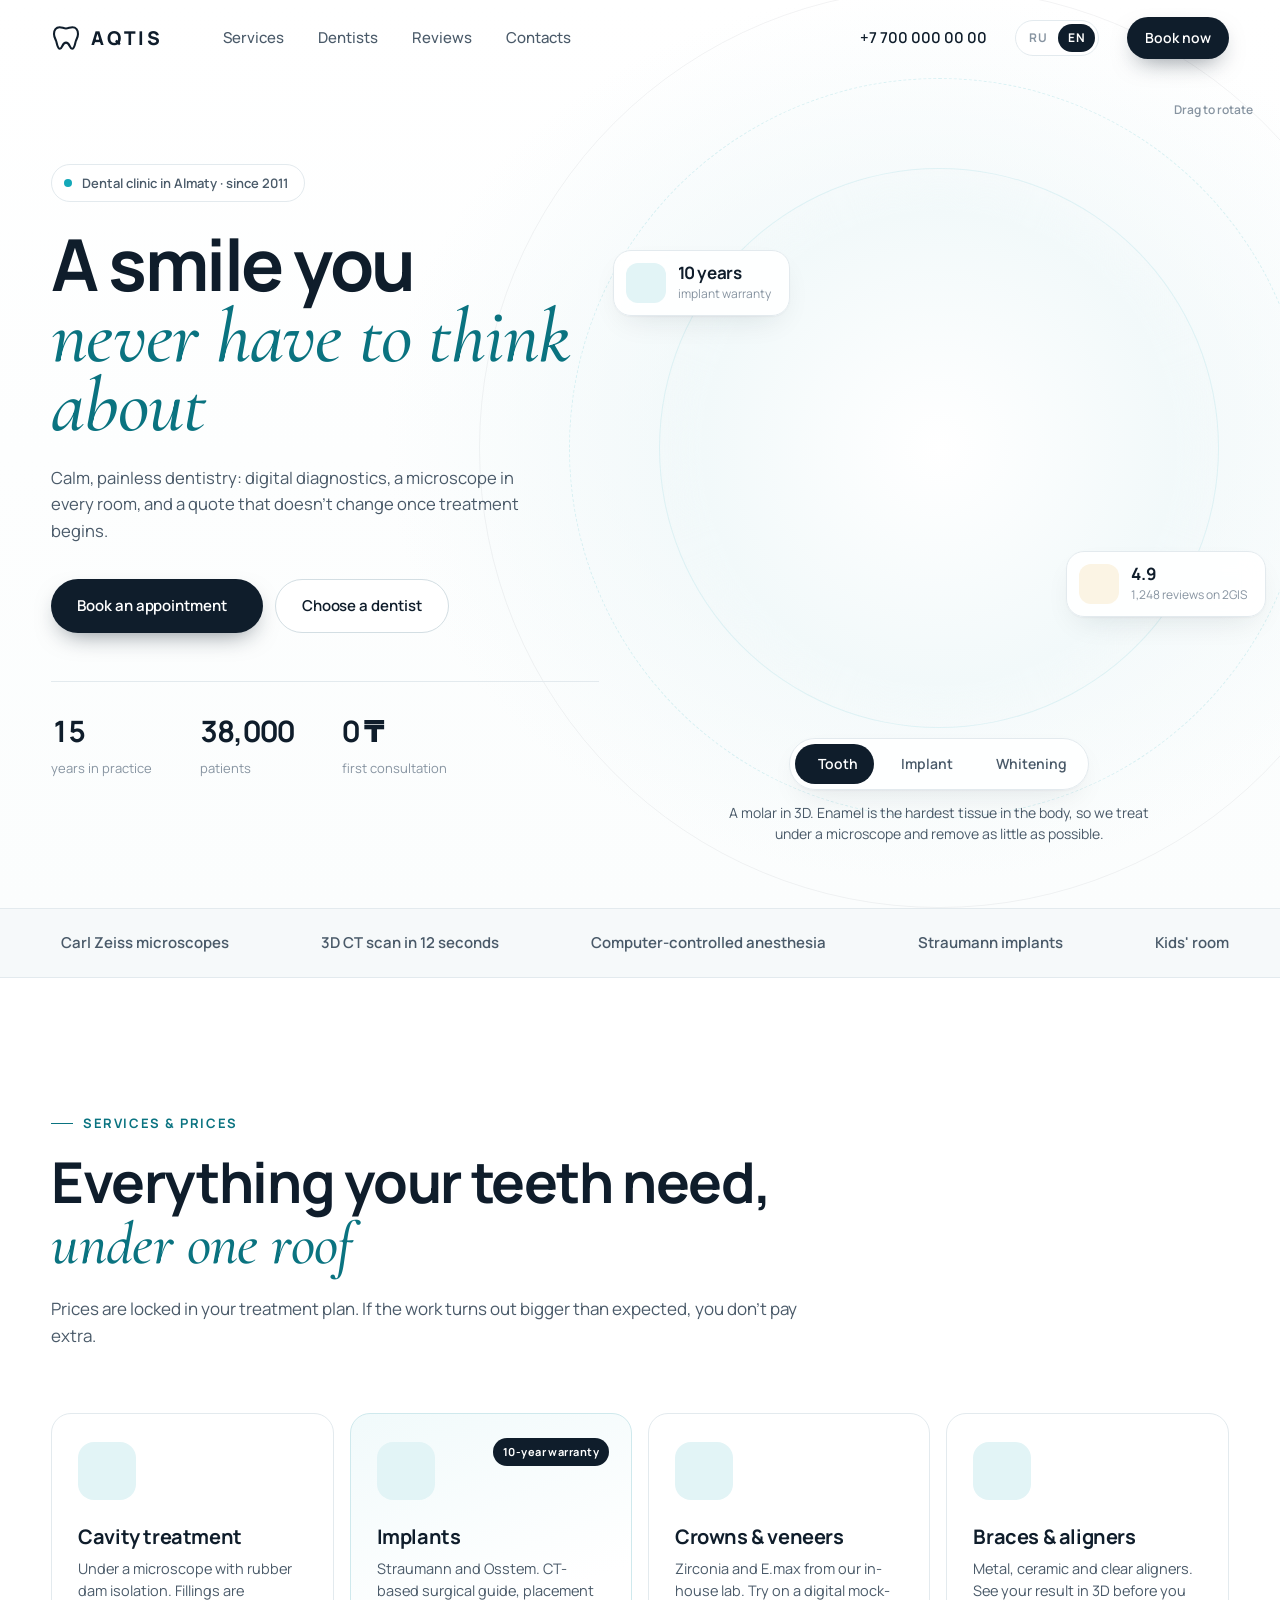
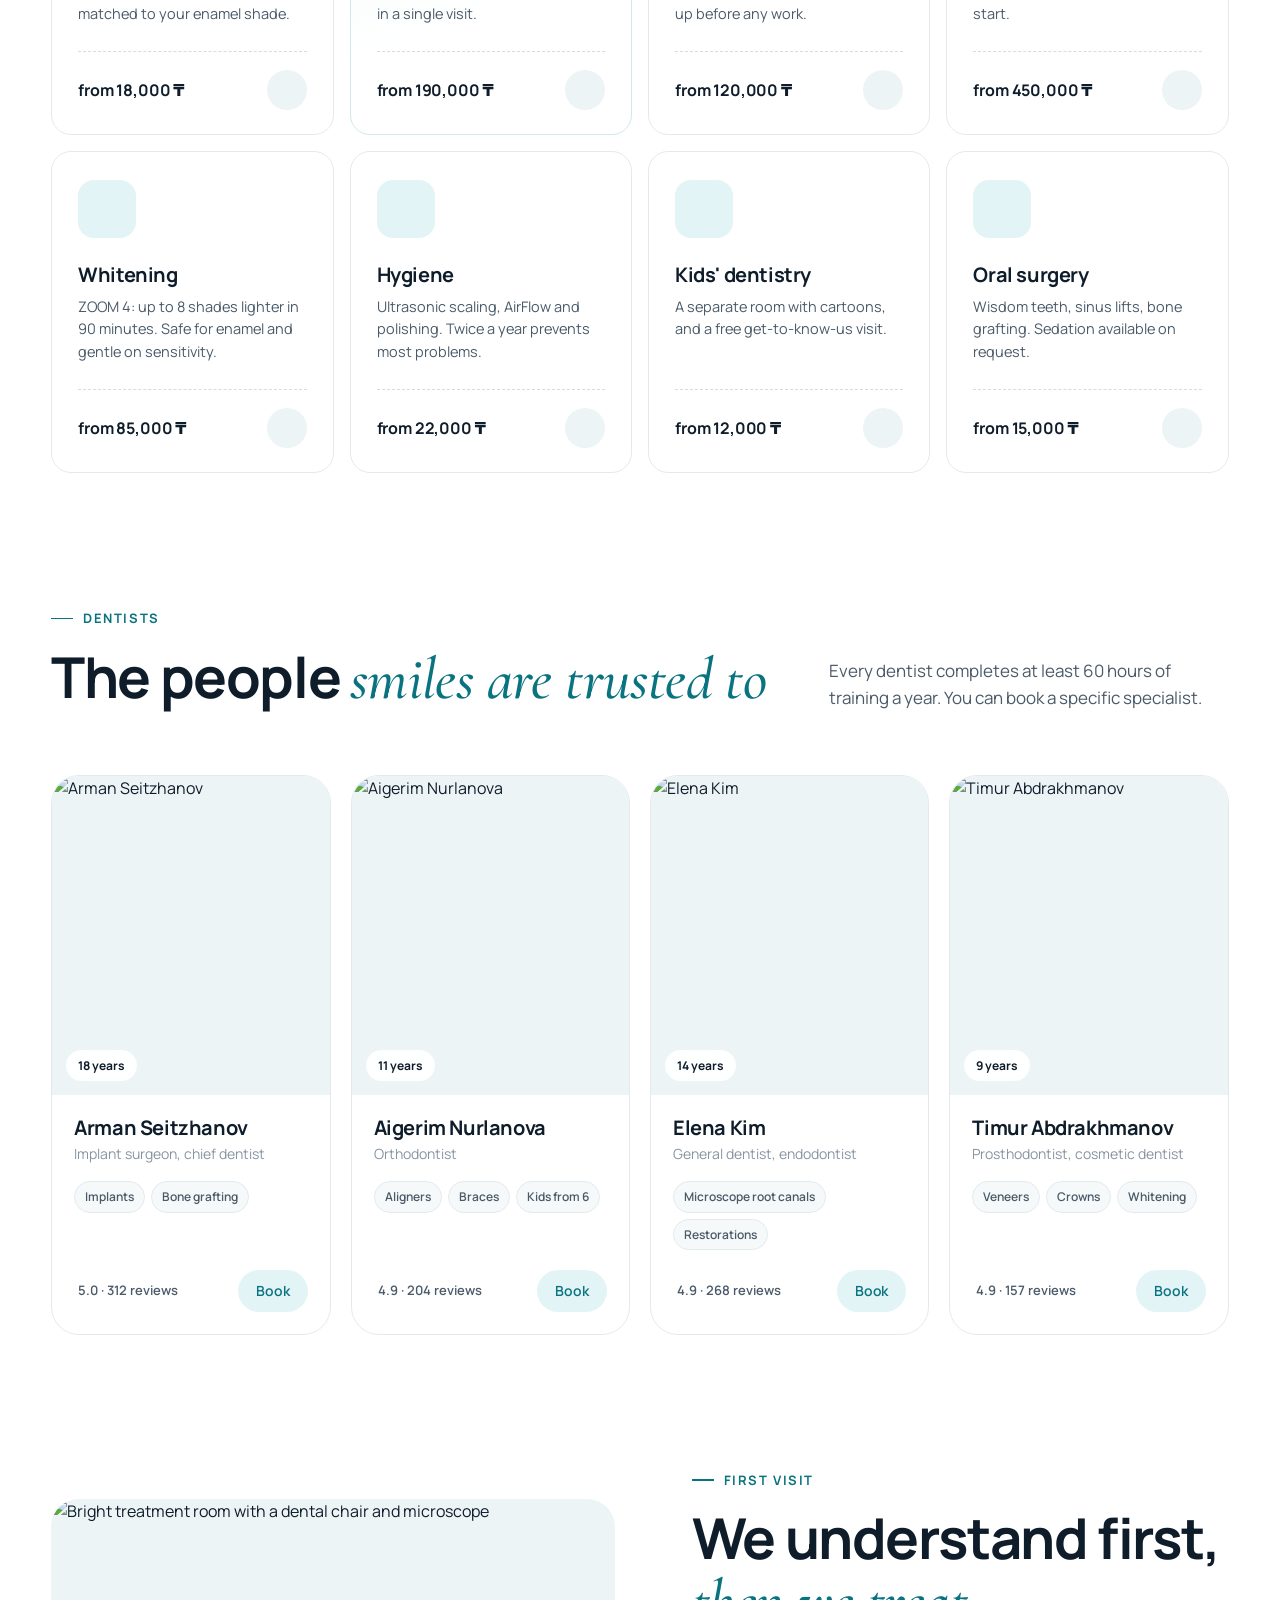
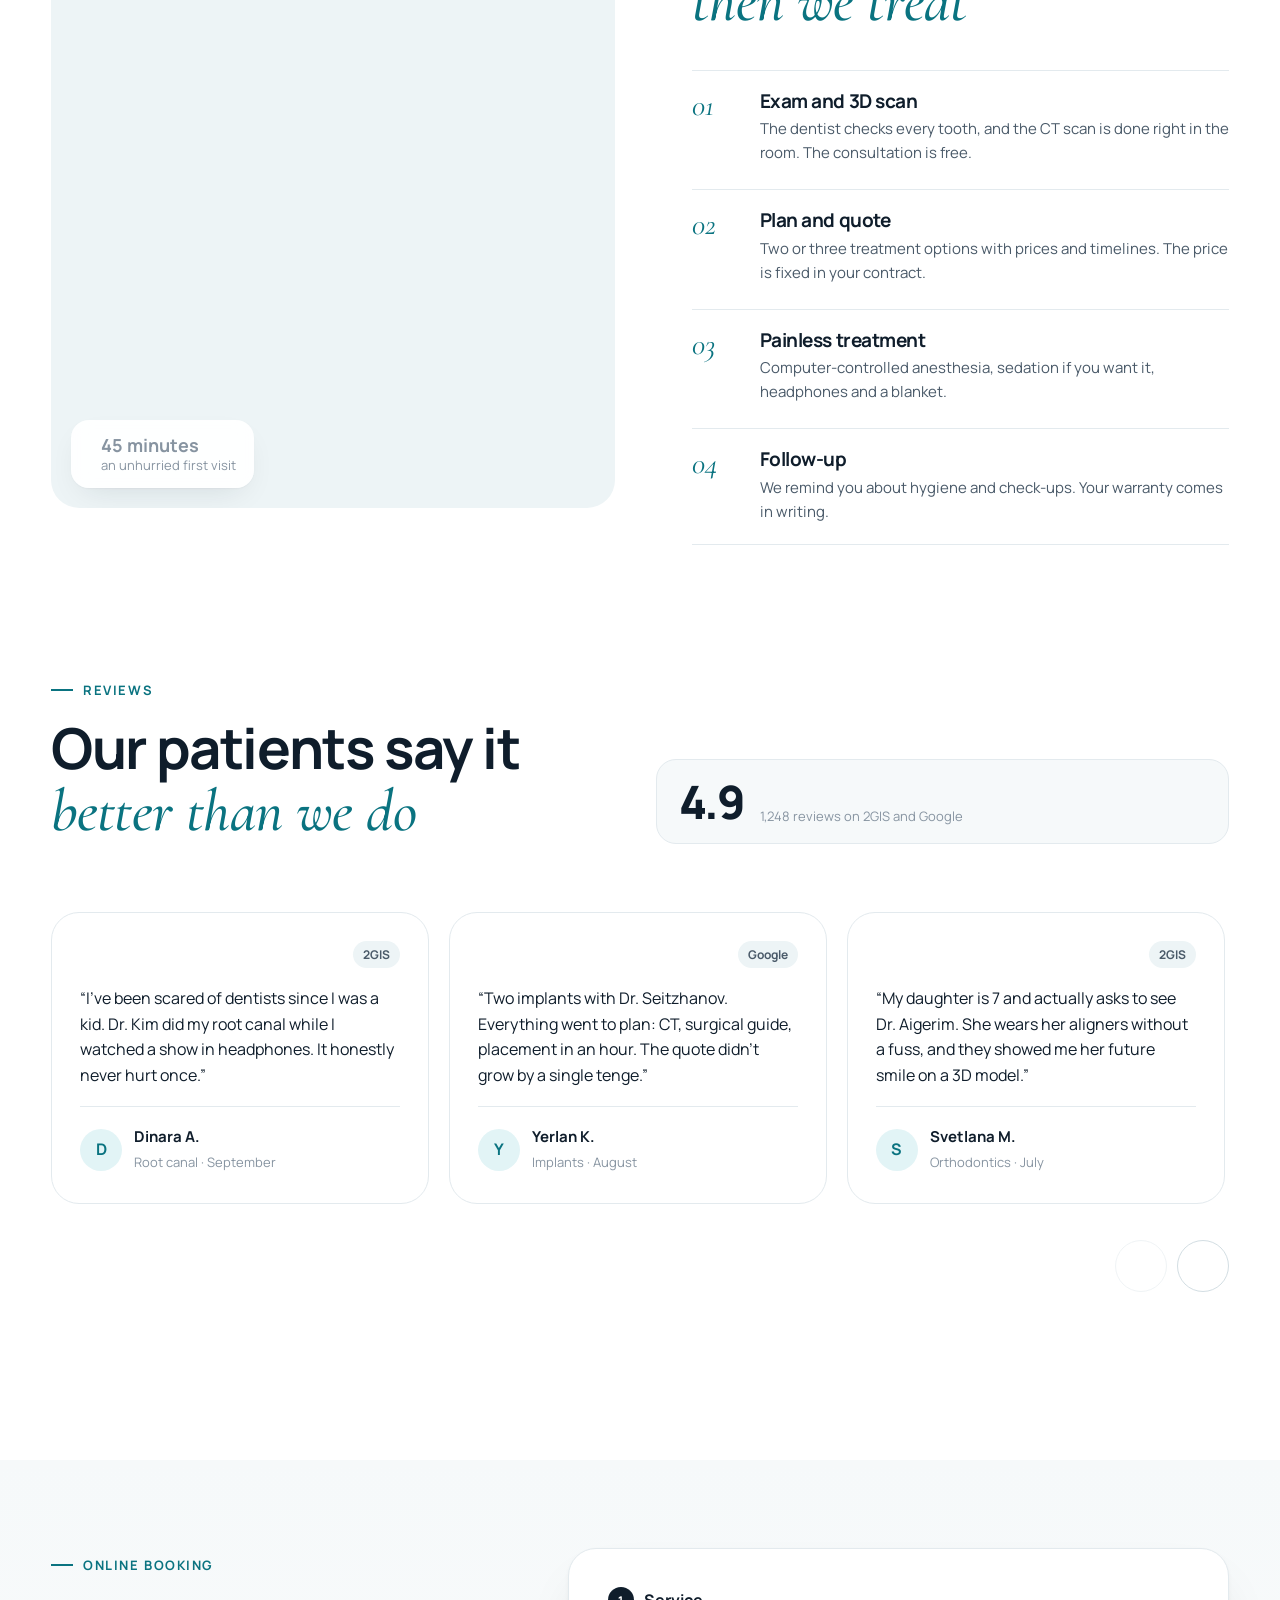
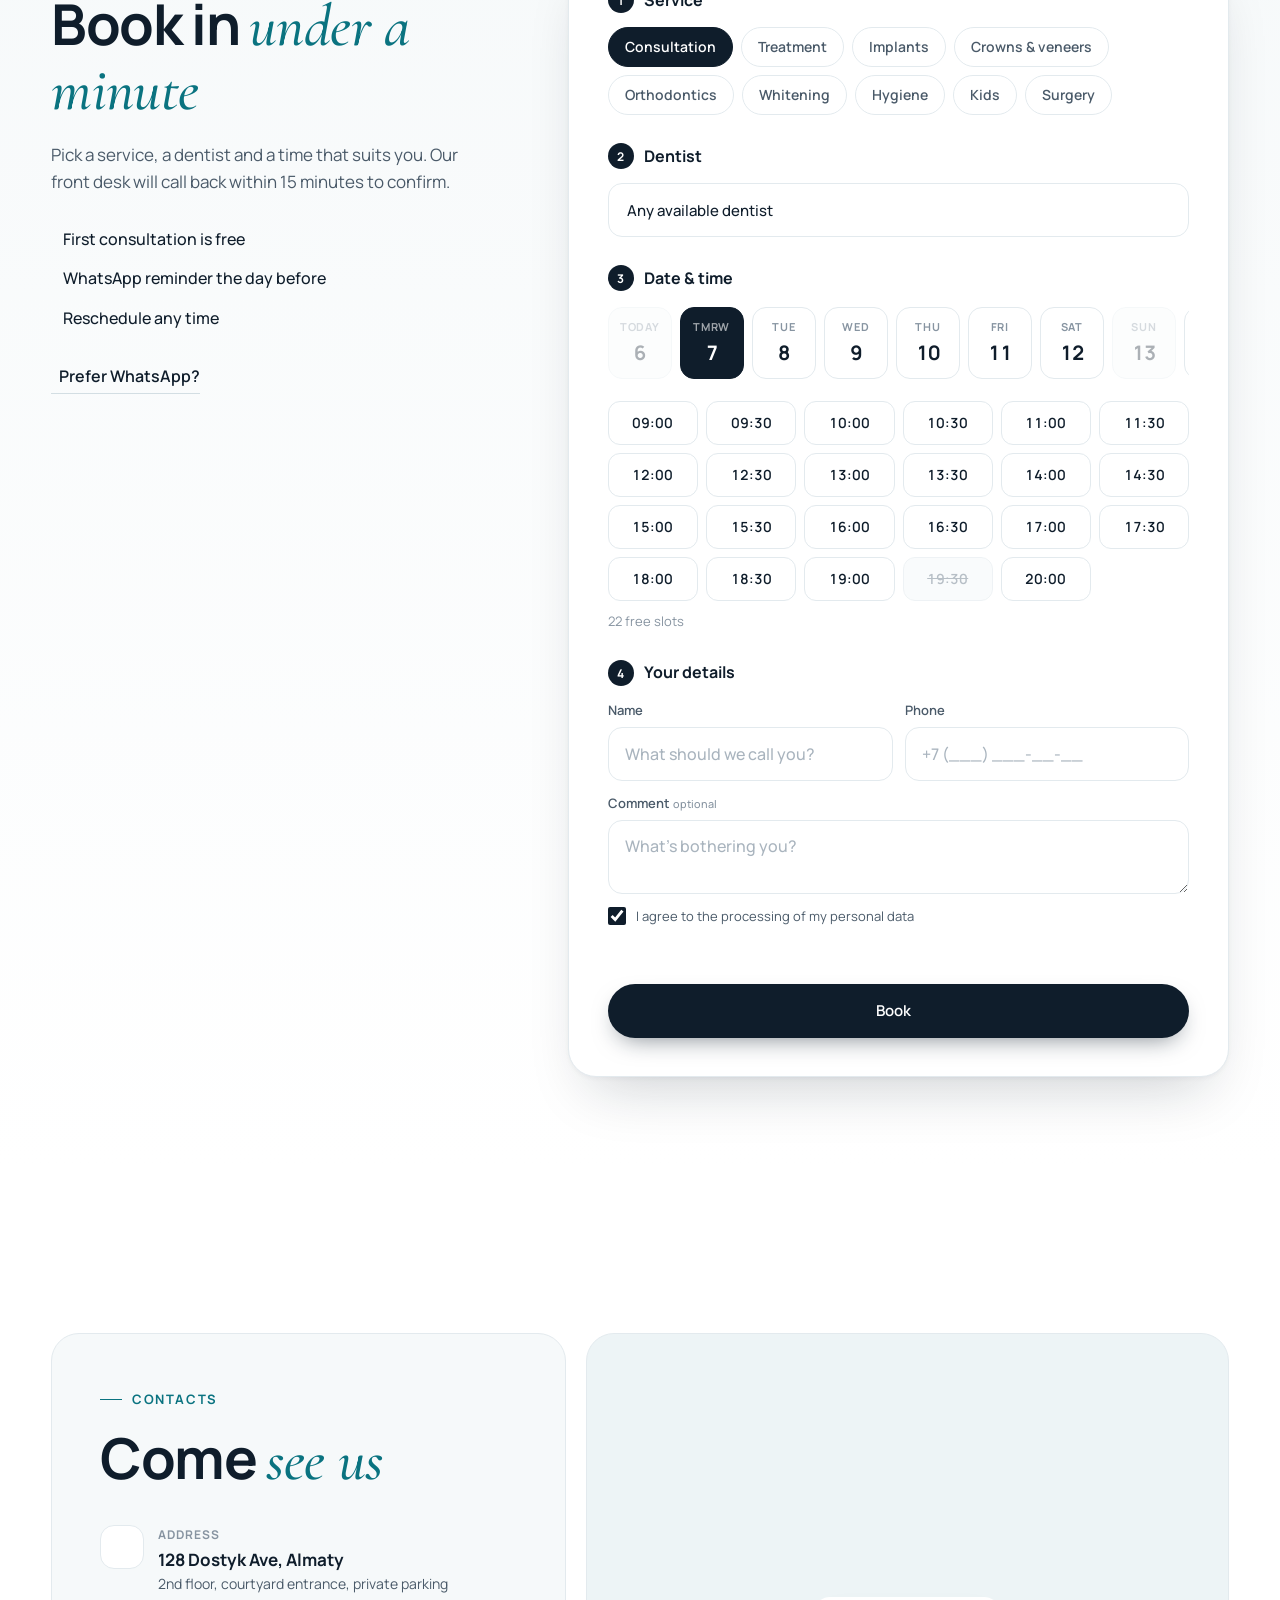
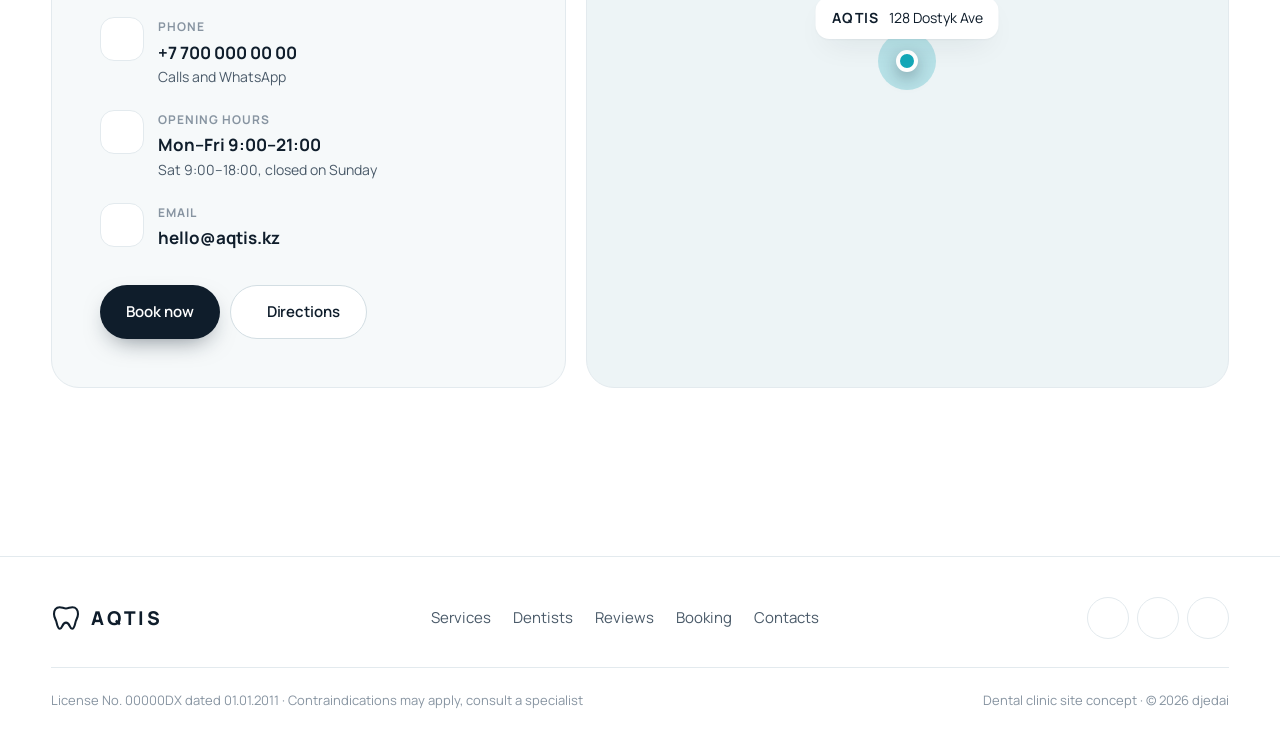
==== en/index.html @ 796e5705 "Deploy AQTIS site Co-Authored-By: Claude Opus 5.5 <noreply@anthropic.com>" ====
<!doctype html>
<html lang="en">
<head>
  <meta charset="utf-8">
  <meta name="viewport" content="width=device-width, initial-scale=1, viewport-fit=cover">
  <title>AQTIS · Dental clinic in Almaty</title>
  <meta name="description" content="AQTIS: dental clinic in Almaty. Microscope-assisted treatment, implants with a 10-year warranty, ZOOM whitening. Book a dentist online. Site concept.">
  <meta name="theme-color" content="#ffffff">
  <meta name="robots" content="noindex, nofollow">
  <link rel="alternate" hreflang="ru" href="../">
  <link rel="alternate" hreflang="en" href="./">
  <link rel="icon" href="../favicon.svg" type="image/svg+xml">

  <link rel="preconnect" href="https://fonts.googleapis.com">
  <link rel="preconnect" href="https://fonts.gstatic.com" crossorigin>
  <link href="https://fonts.googleapis.com/css2?family=Cormorant+Garamond:ital,wght@1,500;1,600&family=Manrope:wght@300;400;500;600;700;800&display=swap" rel="stylesheet">
  <link rel="stylesheet" href="https://unpkg.com/@phosphor-icons/web@2.1.1/src/regular/style.css">
  <link rel="stylesheet" href="https://unpkg.com/@phosphor-icons/web@2.1.1/src/fill/style.css">
  <link rel="stylesheet" href="../css/style.css">
</head>
<body>
  <a class="skip" href="#main">Skip to content</a>

  <!-- ============ NAV ============ -->
  <header class="nav" id="nav">
    <a href="#top" class="logo" aria-label="AQTIS, home">
      <svg class="logo-mark" viewBox="0 0 32 32" aria-hidden="true"><path d="M9.2 4.5c2.6 0 4.2 1.3 6.8 1.3s4.2-1.3 6.8-1.3c3.9 0 6 3.2 6 7.1 0 3.1-1.3 5-2.3 7.6-1 2.7-1.2 8.3-4 8.3-2.6 0-2.4-6.6-6.5-6.6s-3.9 6.6-6.5 6.6c-2.8 0-3-5.6-4-8.3-1-2.6-2.3-4.5-2.3-7.6 0-3.9 2.1-7.1 6-7.1Z"/></svg>
      <span class="logo-word">AQTIS</span>
    </a>
    <nav class="nav-links" aria-label="Main navigation">
      <a href="#services">Services</a>
      <a href="#doctors">Dentists</a>
      <a href="#reviews">Reviews</a>
      <a href="#contacts">Contacts</a>
    </nav>
    <a class="nav-phone" href="tel:+77000000000"><i class="ph ph-phone"></i> +7 700 000 00 00</a>
    <div class="lang" aria-label="Language">
      <a href="../" hreflang="ru" lang="ru">RU</a>
      <a href="./" aria-current="true">EN</a>
    </div>
    <a href="#booking" class="btn btn-dark btn-sm nav-cta">Book now</a>
    <button class="burger" id="burger" aria-label="Open menu" aria-expanded="false" aria-controls="drawer"><span></span><span></span></button>
  </header>

  <div class="drawer" id="drawer" aria-hidden="true">
    <nav aria-label="Mobile navigation">
      <a href="#services">Services</a>
      <a href="#doctors">Dentists</a>
      <a href="#reviews">Reviews</a>
      <a href="#contacts">Contacts</a>
      <a href="tel:+77000000000" class="drawer-phone">+7 700 000 00 00</a>
      <a href="#booking" class="btn btn-dark">Book an appointment</a>
    </nav>
  </div>

  <main id="main">
    <!-- ============ HERO ============ -->
    <section class="hero" id="hero">
      <span id="top" class="anchor-top"></span>
      <div class="hero-stage">
        <div class="halo" aria-hidden="true"><span></span><span></span><span></span></div>
        <div class="tooth3d" id="tooth3d" aria-label="3D model of a molar, drag to rotate" role="img"></div>
        <svg class="tooth-fallback" viewBox="0 0 200 260" aria-hidden="true"><defs><linearGradient id="tf" x1="0" y1="0" x2="1" y2="1"><stop offset="0" stop-color="#fff"/><stop offset="1" stop-color="#e3ecef"/></linearGradient></defs><path fill="url(#tf)" stroke="#d5e1e5" stroke-width="2" d="M52 20c18 0 30 9 48 9s30-9 48-9c27 0 42 22 42 49 0 22-9 35-16 53-7 19-8 58-28 58-18 0-17-46-46-46s-28 46-46 46c-20 0-21-39-28-58C19 104 10 91 10 69c0-27 15-49 42-49Z"/></svg>

        <div class="stage-ui">
          <div class="modes" role="tablist" aria-label="Model view">
            <button role="tab" class="mode is-active" aria-selected="true" data-mode="natural"><i class="ph ph-tooth"></i> Tooth</button>
            <button role="tab" class="mode" aria-selected="false" data-mode="implant"><i class="ph ph-screwdriver"></i> Implant</button>
            <button role="tab" class="mode" aria-selected="false" data-mode="whitening"><i class="ph ph-sparkle"></i> Whitening</button>
          </div>
          <p class="stage-caption" id="stageCaption" aria-live="polite">A molar in 3D. Enamel is the hardest tissue in the body, so we treat under a microscope and remove as little as possible.</p>
          <span class="shade" id="shade" aria-hidden="true">VITA A3.5</span>
        </div>
        <p class="drag-hint" aria-hidden="true"><i class="ph ph-hand-grabbing"></i> Drag to rotate</p>

        <div class="float-card fc-1" aria-hidden="true">
          <span class="fc-ico"><i class="ph ph-shield-check"></i></span>
          <span><b>10 years</b><small>implant warranty</small></span>
        </div>
        <div class="float-card fc-2" aria-hidden="true">
          <span class="fc-ico"><i class="ph-fill ph-star"></i></span>
          <span><b>4.9</b><small>1,248 reviews on 2GIS</small></span>
        </div>
      </div>

      <div class="hero-copy">
        <p class="eyebrow"><span class="pulse"></span>Dental clinic in Almaty · since 2011</p>
        <h1>A smile you <em>never have to think about</em></h1>
        <p class="lead">Calm, painless dentistry: digital diagnostics, a microscope in every room, and a quote that doesn't change once treatment begins.</p>
        <div class="hero-actions">
          <a class="btn btn-dark" href="#booking">Book an appointment <i class="ph ph-arrow-right"></i></a>
          <a class="btn btn-line" href="#doctors">Choose a dentist</a>
        </div>
        <ul class="hero-stats">
          <li><b data-count="15">15</b><span>years in practice</span></li>
          <li><b data-count="38000" data-sep>38,000</b><span>patients</span></li>
          <li><b>0 ₸</b><span>first consultation</span></li>
        </ul>
      </div>
    </section>

    <!-- ============ TRUST ============ -->
    <section class="trust" aria-label="Technology">
      <ul>
        <li><i class="ph ph-microscope"></i>Carl Zeiss microscopes</li>
        <li><i class="ph ph-cube-focus"></i>3D CT scan in 12 seconds</li>
        <li><i class="ph ph-syringe"></i>Computer-controlled anesthesia</li>
        <li><i class="ph ph-certificate"></i>Straumann implants</li>
        <li><i class="ph ph-baby"></i>Kids' room</li>
      </ul>
    </section>

    <!-- ============ SERVICES ============ -->
    <section class="section services" id="services">
      <div class="section-head" data-reveal>
        <p class="kicker">Services &amp; prices</p>
        <h2>Everything your teeth need, <em>under one roof</em></h2>
        <p class="sub">Prices are locked in your treatment plan. If the work turns out bigger than expected, you don't pay extra.</p>
      </div>
      <div class="svc-grid">
        <article class="svc" data-reveal>
          <i class="ph ph-first-aid-kit svc-ico"></i>
          <h3>Cavity treatment</h3>
          <p>Under a microscope with rubber dam isolation. Fillings are matched to your enamel shade.</p>
          <div class="svc-foot"><span class="price">from 18,000 ₸</span><button class="svc-book" data-service="therapy" aria-label="Book: cavity treatment"><i class="ph ph-arrow-up-right"></i></button></div>
        </article>
        <article class="svc svc-feature" data-reveal>
          <i class="ph ph-screwdriver svc-ico"></i>
          <h3>Implants</h3>
          <p>Straumann and Osstem. CT-based surgical guide, placement in a single visit.</p>
          <div class="svc-foot"><span class="price">from 190,000 ₸</span><button class="svc-book" data-service="implant" aria-label="Book: implants"><i class="ph ph-arrow-up-right"></i></button></div>
          <span class="svc-tag">10-year warranty</span>
        </article>
        <article class="svc" data-reveal>
          <i class="ph ph-crown-simple svc-ico"></i>
          <h3>Crowns &amp; veneers</h3>
          <p>Zirconia and E.max from our in-house lab. Try on a digital mock-up before any work.</p>
          <div class="svc-foot"><span class="price">from 120,000 ₸</span><button class="svc-book" data-service="prosthetics" aria-label="Book: crowns and veneers"><i class="ph ph-arrow-up-right"></i></button></div>
        </article>
        <article class="svc" data-reveal>
          <i class="ph ph-align-center-horizontal-simple svc-ico"></i>
          <h3>Braces &amp; aligners</h3>
          <p>Metal, ceramic and clear aligners. See your result in 3D before you start.</p>
          <div class="svc-foot"><span class="price">from 450,000 ₸</span><button class="svc-book" data-service="ortho" aria-label="Book: braces and aligners"><i class="ph ph-arrow-up-right"></i></button></div>
        </article>
        <article class="svc" data-reveal>
          <i class="ph ph-sparkle svc-ico"></i>
          <h3>Whitening</h3>
          <p>ZOOM 4: up to 8 shades lighter in 90 minutes. Safe for enamel and gentle on sensitivity.</p>
          <div class="svc-foot"><span class="price">from 85,000 ₸</span><button class="svc-book" data-service="whitening" aria-label="Book: whitening"><i class="ph ph-arrow-up-right"></i></button></div>
        </article>
        <article class="svc" data-reveal>
          <i class="ph ph-drop svc-ico"></i>
          <h3>Hygiene</h3>
          <p>Ultrasonic scaling, AirFlow and polishing. Twice a year prevents most problems.</p>
          <div class="svc-foot"><span class="price">from 22,000 ₸</span><button class="svc-book" data-service="hygiene" aria-label="Book: hygiene"><i class="ph ph-arrow-up-right"></i></button></div>
        </article>
        <article class="svc" data-reveal>
          <i class="ph ph-smiley svc-ico"></i>
          <h3>Kids' dentistry</h3>
          <p>A separate room with cartoons, and a free get-to-know-us visit.</p>
          <div class="svc-foot"><span class="price">from 12,000 ₸</span><button class="svc-book" data-service="kids" aria-label="Book: kids' dentistry"><i class="ph ph-arrow-up-right"></i></button></div>
        </article>
        <article class="svc" data-reveal>
          <i class="ph ph-scissors svc-ico"></i>
          <h3>Oral surgery</h3>
          <p>Wisdom teeth, sinus lifts, bone grafting. Sedation available on request.</p>
          <div class="svc-foot"><span class="price">from 15,000 ₸</span><button class="svc-book" data-service="surgery" aria-label="Book: oral surgery"><i class="ph ph-arrow-up-right"></i></button></div>
        </article>
      </div>
    </section>

    <!-- ============ DOCTORS ============ -->
    <section class="section doctors" id="doctors">
      <div class="section-head split" data-reveal>
        <div>
          <p class="kicker">Dentists</p>
          <h2>The people <em>smiles are trusted to</em></h2>
        </div>
        <p class="sub">Every dentist completes at least 60 hours of training a year. You can book a specific specialist.</p>
      </div>
      <div class="doc-grid">
        <article class="doc" data-reveal>
          <figure class="doc-photo">
            <img src="https://images.unsplash.com/photo-1612349317150-e413f6a5b16d?w=700&h=860&fit=crop&crop=faces&q=80" alt="Arman Seitzhanov" loading="lazy" width="700" height="860">
            <span class="doc-exp">18 years</span>
          </figure>
          <div class="doc-body">
            <h3>Arman Seitzhanov</h3>
            <p class="doc-role">Implant surgeon, chief dentist</p>
            <ul class="doc-tags"><li>Implants</li><li>Bone grafting</li></ul>
            <div class="doc-foot">
              <span class="doc-rate"><i class="ph-fill ph-star"></i> 5.0 · 312 reviews</span>
              <button class="btn btn-soft btn-sm" data-doctor="arman">Book</button>
            </div>
          </div>
        </article>
        <article class="doc" data-reveal>
          <figure class="doc-photo">
            <img src="https://images.unsplash.com/photo-1594824476967-48c8b964273f?w=700&h=860&fit=crop&crop=faces&q=80" alt="Aigerim Nurlanova" loading="lazy" width="700" height="860">
            <span class="doc-exp">11 years</span>
          </figure>
          <div class="doc-body">
            <h3>Aigerim Nurlanova</h3>
            <p class="doc-role">Orthodontist</p>
            <ul class="doc-tags"><li>Aligners</li><li>Braces</li><li>Kids from 6</li></ul>
            <div class="doc-foot">
              <span class="doc-rate"><i class="ph-fill ph-star"></i> 4.9 · 204 reviews</span>
              <button class="btn btn-soft btn-sm" data-doctor="aigerim">Book</button>
            </div>
          </div>
        </article>
        <article class="doc" data-reveal>
          <figure class="doc-photo">
            <img src="https://images.unsplash.com/photo-1559839734-2b71ea197ec2?w=700&h=860&fit=crop&crop=faces&q=80" alt="Elena Kim" loading="lazy" width="700" height="860">
            <span class="doc-exp">14 years</span>
          </figure>
          <div class="doc-body">
            <h3>Elena Kim</h3>
            <p class="doc-role">General dentist, endodontist</p>
            <ul class="doc-tags"><li>Microscope root canals</li><li>Restorations</li></ul>
            <div class="doc-foot">
              <span class="doc-rate"><i class="ph-fill ph-star"></i> 4.9 · 268 reviews</span>
              <button class="btn btn-soft btn-sm" data-doctor="elena">Book</button>
            </div>
          </div>
        </article>
        <article class="doc" data-reveal>
          <figure class="doc-photo">
            <img src="https://images.unsplash.com/photo-1622253692010-333f2da6031d?w=700&h=860&fit=crop&crop=faces&q=80" alt="Timur Abdrakhmanov" loading="lazy" width="700" height="860">
            <span class="doc-exp">9 years</span>
          </figure>
          <div class="doc-body">
            <h3>Timur Abdrakhmanov</h3>
            <p class="doc-role">Prosthodontist, cosmetic dentist</p>
            <ul class="doc-tags"><li>Veneers</li><li>Crowns</li><li>Whitening</li></ul>
            <div class="doc-foot">
              <span class="doc-rate"><i class="ph-fill ph-star"></i> 4.9 · 157 reviews</span>
              <button class="btn btn-soft btn-sm" data-doctor="timur">Book</button>
            </div>
          </div>
        </article>
      </div>
    </section>

    <!-- ============ FIRST VISIT ============ -->
    <section class="section visit">
      <div class="visit-media" data-reveal>
        <img src="https://images.unsplash.com/photo-1629909613654-28e377c37b09?w=1200&q=80" alt="Bright treatment room with a dental chair and microscope" loading="lazy" width="1200" height="800">
        <div class="visit-badge"><i class="ph ph-clock"></i><span><b>45 minutes</b>an unhurried first visit</span></div>
      </div>
      <div class="visit-copy" data-reveal>
        <p class="kicker">First visit</p>
        <h2>We understand first, <em>then we treat</em></h2>
        <ol class="steps">
          <li><span>01</span><div><h3>Exam and 3D scan</h3><p>The dentist checks every tooth, and the CT scan is done right in the room. The consultation is free.</p></div></li>
          <li><span>02</span><div><h3>Plan and quote</h3><p>Two or three treatment options with prices and timelines. The price is fixed in your contract.</p></div></li>
          <li><span>03</span><div><h3>Painless treatment</h3><p>Computer-controlled anesthesia, sedation if you want it, headphones and a blanket.</p></div></li>
          <li><span>04</span><div><h3>Follow-up</h3><p>We remind you about hygiene and check-ups. Your warranty comes in writing.</p></div></li>
        </ol>
      </div>
    </section>

    <!-- ============ REVIEWS ============ -->
    <section class="section reviews" id="reviews">
      <div class="section-head split" data-reveal>
        <div>
          <p class="kicker">Reviews</p>
          <h2>Our patients say it <em>better than we do</em></h2>
        </div>
        <div class="rating-sum">
          <div class="rs-score">4.9</div>
          <div>
            <div class="stars" aria-label="4.9 out of 5"><i class="ph-fill ph-star"></i><i class="ph-fill ph-star"></i><i class="ph-fill ph-star"></i><i class="ph-fill ph-star"></i><i class="ph-fill ph-star"></i></div>
            <p>1,248 reviews on 2GIS and Google</p>
          </div>
        </div>
      </div>

      <div class="rev-wrap" data-reveal>
        <div class="rev-track" id="revTrack" tabindex="0" aria-label="Patient reviews">
          <article class="rev">
            <div class="rev-top"><div class="stars sm"><i class="ph-fill ph-star"></i><i class="ph-fill ph-star"></i><i class="ph-fill ph-star"></i><i class="ph-fill ph-star"></i><i class="ph-fill ph-star"></i></div><span class="rev-src">2GIS</span></div>
            <p>“I've been scared of dentists since I was a kid. Dr. Kim did my root canal while I watched a show in headphones. It honestly never hurt once.”</p>
            <footer><span class="ava">D</span><div><b>Dinara A.</b><small>Root canal · September</small></div></footer>
          </article>
          <article class="rev">
            <div class="rev-top"><div class="stars sm"><i class="ph-fill ph-star"></i><i class="ph-fill ph-star"></i><i class="ph-fill ph-star"></i><i class="ph-fill ph-star"></i><i class="ph-fill ph-star"></i></div><span class="rev-src">Google</span></div>
            <p>“Two implants with Dr. Seitzhanov. Everything went to plan: CT, surgical guide, placement in an hour. The quote didn't grow by a single tenge.”</p>
            <footer><span class="ava">Y</span><div><b>Yerlan K.</b><small>Implants · August</small></div></footer>
          </article>
          <article class="rev">
            <div class="rev-top"><div class="stars sm"><i class="ph-fill ph-star"></i><i class="ph-fill ph-star"></i><i class="ph-fill ph-star"></i><i class="ph-fill ph-star"></i><i class="ph-fill ph-star"></i></div><span class="rev-src">2GIS</span></div>
            <p>“My daughter is 7 and actually asks to see Dr. Aigerim. She wears her aligners without a fuss, and they showed me her future smile on a 3D model.”</p>
            <footer><span class="ava">S</span><div><b>Svetlana M.</b><small>Orthodontics · July</small></div></footer>
          </article>
          <article class="rev">
            <div class="rev-top"><div class="stars sm"><i class="ph-fill ph-star"></i><i class="ph-fill ph-star"></i><i class="ph-fill ph-star"></i><i class="ph-fill ph-star"></i><i class="ph-fill ph-star"></i></div><span class="rev-src">Google</span></div>
            <p>“Veneers on 8 teeth. First we tried on a digital mock-up and I tweaked the shape. They look so natural that nobody believes they're veneers.”</p>
            <footer><span class="ava">A</span><div><b>Aliya T.</b><small>Veneers · June</small></div></footer>
          </article>
          <article class="rev">
            <div class="rev-top"><div class="stars sm"><i class="ph-fill ph-star"></i><i class="ph-fill ph-star"></i><i class="ph-fill ph-star"></i><i class="ph-fill ph-star"></i><i class="ph ph-star"></i></div><span class="rev-src">2GIS</span></div>
            <p>“ZOOM whitening, 6 shades lighter. A couple of days of sensitivity, but the dentist warned me and gave me a gel. Booking my cleaning next.”</p>
            <footer><span class="ava">M</span><div><b>Madina Zh.</b><small>Whitening · May</small></div></footer>
          </article>
          <article class="rev">
            <div class="rev-top"><div class="stars sm"><i class="ph-fill ph-star"></i><i class="ph-fill ph-star"></i><i class="ph-fill ph-star"></i><i class="ph-fill ph-star"></i><i class="ph-fill ph-star"></i></div><span class="rev-src">Google</span></div>
            <p>“Wisdom tooth out under sedation. I woke up and it was already over. That evening a nurse called to ask how I was feeling. Nice touch.”</p>
            <footer><span class="ava">R</span><div><b>Ruslan B.</b><small>Oral surgery · April</small></div></footer>
          </article>
        </div>
        <div class="rev-nav">
          <button class="icon-btn" id="revPrev" aria-label="Previous reviews"><i class="ph ph-arrow-left"></i></button>
          <button class="icon-btn" id="revNext" aria-label="Next reviews"><i class="ph ph-arrow-right"></i></button>
        </div>
      </div>
    </section>

    <!-- ============ BOOKING ============ -->
    <section class="section booking" id="booking">
      <div class="booking-info" data-reveal>
        <p class="kicker">Online booking</p>
        <h2>Book in <em>under a minute</em></h2>
        <p class="sub">Pick a service, a dentist and a time that suits you. Our front desk will call back within 15 minutes to confirm.</p>
        <ul class="perks">
          <li><i class="ph ph-check-circle"></i>First consultation is free</li>
          <li><i class="ph ph-check-circle"></i>WhatsApp reminder the day before</li>
          <li><i class="ph ph-check-circle"></i>Reschedule any time</li>
        </ul>
        <a class="wa-link" id="waLink" href="https://wa.me/77000000000" target="_blank" rel="noopener"><i class="ph ph-whatsapp-logo"></i> Prefer WhatsApp?</a>
      </div>

      <div class="booking-card" data-reveal>
        <form id="bookingForm" novalidate>
          <fieldset class="field">
            <legend><span class="num">1</span>Service</legend>
            <div class="chips" id="serviceChips">
              <label class="chip"><input type="radio" name="service" value="consult" checked><span>Consultation</span></label>
              <label class="chip"><input type="radio" name="service" value="therapy"><span>Treatment</span></label>
              <label class="chip"><input type="radio" name="service" value="implant"><span>Implants</span></label>
              <label class="chip"><input type="radio" name="service" value="prosthetics"><span>Crowns &amp; veneers</span></label>
              <label class="chip"><input type="radio" name="service" value="ortho"><span>Orthodontics</span></label>
              <label class="chip"><input type="radio" name="service" value="whitening"><span>Whitening</span></label>
              <label class="chip"><input type="radio" name="service" value="hygiene"><span>Hygiene</span></label>
              <label class="chip"><input type="radio" name="service" value="kids"><span>Kids</span></label>
              <label class="chip"><input type="radio" name="service" value="surgery"><span>Surgery</span></label>
            </div>
          </fieldset>

          <div class="field">
            <label class="legend" for="doctorSelect"><span class="num">2</span>Dentist</label>
            <div class="select">
              <select id="doctorSelect" name="doctor">
                <option value="any">Any available dentist</option>
                <option value="arman">Arman Seitzhanov · implants</option>
                <option value="aigerim">Aigerim Nurlanova · orthodontist</option>
                <option value="elena">Elena Kim · general dentist</option>
                <option value="timur">Timur Abdrakhmanov · prosthodontist</option>
              </select>
              <i class="ph ph-caret-down"></i>
            </div>
          </div>

          <fieldset class="field">
            <legend><span class="num">3</span>Date &amp; time</legend>
            <div class="dates" id="dates" role="radiogroup" aria-label="Date"></div>
            <div class="times" id="times" role="radiogroup" aria-label="Time"></div>
            <p class="hint" id="slotHint"></p>
          </fieldset>

          <fieldset class="field">
            <legend><span class="num">4</span>Your details</legend>
            <div class="row2">
              <label class="input"><span>Name</span><input name="name" autocomplete="given-name" placeholder="What should we call you?" required></label>
              <label class="input"><span>Phone</span><input name="phone" type="tel" inputmode="tel" autocomplete="tel" placeholder="+7 (___) ___-__-__" required></label>
            </div>
            <label class="input"><span>Comment <small>optional</small></span><textarea name="comment" rows="2" placeholder="What's bothering you?"></textarea></label>
            <label class="check"><input type="checkbox" name="consent" checked required><span>I agree to the processing of my personal data</span></label>
          </fieldset>

          <p class="form-error" id="formError" role="alert"></p>
          <button class="btn btn-dark btn-block" type="submit" id="submitBtn">Book <i class="ph ph-arrow-right"></i></button>
        </form>

        <div class="done" id="bookingDone" hidden>
          <div class="done-ico"><i class="ph ph-check"></i></div>
          <h3>You're booked</h3>
          <p id="doneText"></p>
          <dl class="done-list" id="doneList"></dl>
          <div class="done-actions">
            <a class="btn btn-soft" id="icsLink" download="aqtis-visit.ics"><i class="ph ph-calendar-plus"></i> Add to calendar</a>
            <button class="btn btn-line" id="againBtn" type="button">New booking</button>
          </div>
        </div>
      </div>
    </section>

    <!-- ============ CONTACTS ============ -->
    <section class="section contacts" id="contacts">
      <div class="contacts-card" data-reveal>
        <p class="kicker">Contacts</p>
        <h2>Come <em>see us</em></h2>
        <ul class="c-list">
          <li><i class="ph ph-map-pin"></i><div><small>Address</small><b>128 Dostyk Ave, Almaty</b><span>2nd floor, courtyard entrance, private parking</span></div></li>
          <li><i class="ph ph-phone"></i><div><small>Phone</small><a href="tel:+77000000000"><b>+7 700 000 00 00</b></a><span>Calls and WhatsApp</span></div></li>
          <li><i class="ph ph-clock"></i><div><small>Opening hours</small><b>Mon–Fri 9:00–21:00</b><span>Sat 9:00–18:00, closed on Sunday</span></div></li>
          <li><i class="ph ph-envelope-simple"></i><div><small>Email</small><a href="mailto:hello@aqtis.kz"><b>hello@aqtis.kz</b></a></div></li>
        </ul>
        <div class="c-actions">
          <a class="btn btn-dark" href="#booking">Book now</a>
          <a class="btn btn-line" href="https://2gis.kz/almaty/search/%D0%94%D0%BE%D1%81%D1%82%D1%8B%D0%BA%20128" target="_blank" rel="noopener"><i class="ph ph-navigation-arrow"></i> Directions</a>
        </div>
      </div>
      <div class="map" data-reveal>
        <iframe title="Map: 128 Dostyk Ave, Almaty" loading="lazy" src="https://www.openstreetmap.org/export/embed.html?bbox=76.9455%2C43.2255%2C76.9705%2C43.2385&amp;layer=mapnik"></iframe>
        <div class="map-pin" aria-hidden="true"><span></span></div>
        <div class="map-label" aria-hidden="true"><b>AQTIS</b> 128 Dostyk Ave</div>
      </div>
    </section>
  </main>

  <footer class="footer">
    <div class="f-top">
      <a href="#top" class="logo" aria-label="AQTIS, back to top">
        <svg class="logo-mark" viewBox="0 0 32 32" aria-hidden="true"><path d="M9.2 4.5c2.6 0 4.2 1.3 6.8 1.3s4.2-1.3 6.8-1.3c3.9 0 6 3.2 6 7.1 0 3.1-1.3 5-2.3 7.6-1 2.7-1.2 8.3-4 8.3-2.6 0-2.4-6.6-6.5-6.6s-3.9 6.6-6.5 6.6c-2.8 0-3-5.6-4-8.3-1-2.6-2.3-4.5-2.3-7.6 0-3.9 2.1-7.1 6-7.1Z"/></svg>
        <span class="logo-word">AQTIS</span>
      </a>
      <nav aria-label="Footer links">
        <a href="#services">Services</a><a href="#doctors">Dentists</a><a href="#reviews">Reviews</a><a href="#booking">Booking</a><a href="#contacts">Contacts</a>
      </nav>
      <div class="socials">
        <a href="#" aria-label="Instagram"><i class="ph ph-instagram-logo"></i></a>
        <a href="https://wa.me/77000000000" aria-label="WhatsApp"><i class="ph ph-whatsapp-logo"></i></a>
        <a href="#" aria-label="Telegram"><i class="ph ph-telegram-logo"></i></a>
      </div>
    </div>
    <div class="f-bottom">
      <span>License No. 00000DX dated 01.01.2011 · Contraindications may apply, consult a specialist</span>
      <span>Dental clinic site concept · © <span id="year">2026</span> djedai</span>
    </div>
  </footer>

  <script src="../js/main.js"></script>
  <script type="importmap">{ "imports": { "three": "https://cdn.jsdelivr.net/npm/three@0.165.0/build/three.module.min.js", "three/addons/": "https://cdn.jsdelivr.net/npm/three@0.165.0/examples/jsm/" } }</script>
  <script type="module" src="../js/tooth.js"></script>
</body>
</html>
---- css/style.css ----
/* =========================================================
   AQTIS · стоматология · стили
   ========================================================= */
:root {
  --bg: #ffffff;
  --bg-soft: #f6f9fa;
  --bg-cool: #edf4f6;
  --ink: #0f1d2b;
  --ink-2: #4a5a69;
  --ink-3: #8794a1;
  --line: #e3eaee;
  --line-2: #d3dee3;
  --accent: #14a8b8;
  --accent-ink: #0a7380;
  --accent-soft: #e2f4f6;
  --gold: #c9a96a;
  --r-lg: 28px;
  --r: 20px;
  --r-sm: 14px;
  --shadow: 0 1px 2px rgba(15, 29, 43, .04), 0 12px 32px -12px rgba(15, 29, 43, .12);
  --shadow-lg: 0 2px 4px rgba(15, 29, 43, .04), 0 30px 60px -24px rgba(15, 29, 43, .22);
  --pad: clamp(16px, 4vw, 56px);
  --max: 1320px;
  --nav-h: 76px;
  --sans: "Manrope", system-ui, -apple-system, "Segoe UI", sans-serif;
  --serif: "Cormorant Garamond", Georgia, serif;
  --ease: cubic-bezier(.22, .8, .2, 1);
}

*, *::before, *::after { box-sizing: border-box; }
html { scroll-behavior: smooth; scroll-padding-top: calc(var(--nav-h) + 8px); -webkit-text-size-adjust: 100%; }
body {
  margin: 0;
  background: var(--bg);
  color: var(--ink);
  font: 400 16px/1.6 var(--sans);
  -webkit-font-smoothing: antialiased;
}
main { overflow-x: clip; }
img { display: block; max-width: 100%; }
a { color: inherit; text-decoration: none; }
button { font: inherit; color: inherit; cursor: pointer; border: 0; background: none; padding: 0; }
h1, h2, h3 { margin: 0; font-weight: 700; letter-spacing: -.025em; line-height: 1.08; }
h1 em, h2 em {
  font-family: var(--serif);
  font-style: italic;
  font-weight: 500;
  letter-spacing: -.01em;
  color: var(--accent-ink);
}
p { margin: 0; }
:focus-visible { outline: 2px solid var(--accent); outline-offset: 3px; border-radius: 8px; }
.skip { position: absolute; left: 12px; top: -60px; z-index: 100; background: var(--ink); color: #fff; padding: 10px 16px; border-radius: 10px; }
.skip:focus { top: 12px; }

/* ---------- кнопки ---------- */
.btn {
  display: inline-flex; align-items: center; justify-content: center; gap: 10px;
  height: 54px; padding: 0 26px; border-radius: 999px;
  font-weight: 600; font-size: 15px; letter-spacing: -.005em; white-space: nowrap;
  transition: transform .3s var(--ease), background .25s, box-shadow .3s, color .25s, border-color .25s;
}
.btn i { font-size: 18px; transition: transform .3s var(--ease); }
.btn:hover i.ph-arrow-right { transform: translateX(3px); }
.btn:active { transform: scale(.98); }
.btn-sm { height: 42px; padding: 0 18px; font-size: 14px; }
.btn-block { width: 100%; }
.btn-dark { background: var(--ink); color: #fff; box-shadow: 0 10px 24px -10px rgba(15, 29, 43, .55); }
.btn-dark:hover { background: #1b3044; box-shadow: 0 14px 30px -10px rgba(15, 29, 43, .6); }
.btn-line { border: 1.5px solid var(--line-2); background: #fff; }
.btn-line:hover { border-color: var(--ink); }
.btn-soft { background: var(--accent-soft); color: var(--accent-ink); }
.btn-soft:hover { background: var(--accent); color: #fff; }
.icon-btn {
  width: 52px; height: 52px; border-radius: 50%; border: 1.5px solid var(--line-2);
  display: grid; place-items: center; font-size: 20px; background: #fff;
  transition: border-color .2s, background .2s, color .2s, opacity .2s;
}
.icon-btn:hover { border-color: var(--ink); }
.icon-btn:disabled { opacity: .35; cursor: default; border-color: var(--line-2); }

/* ---------- навигация ---------- */
.nav {
  position: fixed; inset: 0 0 auto; z-index: 50; height: var(--nav-h);
  display: flex; align-items: center; gap: 28px;
  padding: 0 var(--pad);
  transition: background .3s, box-shadow .3s, height .3s;
}
.nav.is-scrolled {
  background: rgba(255, 255, 255, .82);
  backdrop-filter: saturate(1.6) blur(16px);
  -webkit-backdrop-filter: saturate(1.6) blur(16px);
  box-shadow: 0 1px 0 var(--line);
}
.logo { display: inline-flex; align-items: center; gap: 10px; }
.logo-mark { width: 30px; height: 30px; fill: none; stroke: var(--ink); stroke-width: 2.2; stroke-linejoin: round; }
.logo-word { font-weight: 800; font-size: 19px; letter-spacing: .14em; }
.nav-links { display: flex; gap: 6px; margin-left: 18px; }
.nav-links a { padding: 8px 14px; border-radius: 999px; font-size: 15px; font-weight: 500; color: var(--ink-2); transition: color .2s, background .2s; }
.nav-links a:hover { color: var(--ink); background: var(--bg-cool); }
.nav-phone { margin-left: auto; display: inline-flex; align-items: center; gap: 8px; font-weight: 600; font-size: 15px; }
.nav-phone i { color: var(--accent-ink); }
.lang { display: flex; padding: 3px; border: 1px solid var(--line); border-radius: 999px; background: #fff; }
.lang a { padding: 4px 10px; font-size: 12px; font-weight: 700; letter-spacing: .06em; border-radius: 999px; color: var(--ink-3); }
.lang a[aria-current] { background: var(--ink); color: #fff; }
.burger { display: none; width: 46px; height: 46px; border-radius: 50%; border: 1px solid var(--line); background: #fff; position: relative; }
.burger span { position: absolute; left: 14px; right: 14px; height: 1.8px; background: var(--ink); transition: transform .3s var(--ease); }
.burger span:first-child { top: 18px; }
.burger span:last-child { top: 26px; }
.burger[aria-expanded="true"] span:first-child { transform: translateY(4px) rotate(45deg); }
.burger[aria-expanded="true"] span:last-child { transform: translateY(-4px) rotate(-45deg); }

.drawer {
  position: fixed; inset: 0; z-index: 45; background: rgba(255, 255, 255, .97);
  backdrop-filter: blur(10px); -webkit-backdrop-filter: blur(10px);
  padding: calc(var(--nav-h) + 24px) var(--pad) 32px;
  opacity: 0; visibility: hidden; transition: opacity .3s, visibility .3s;
}
.drawer.is-open { opacity: 1; visibility: visible; }
.drawer nav { display: flex; flex-direction: column; gap: 4px; }
.drawer nav a:not(.btn) { font-size: 30px; font-weight: 700; letter-spacing: -.02em; padding: 8px 0; border-bottom: 1px solid var(--line); }
.drawer .drawer-phone { font-size: 20px !important; color: var(--accent-ink); border: 0 !important; margin: 18px 0 10px; }

/* ---------- HERO ---------- */
.hero {
  position: relative;
  min-height: max(720px, 100svh);
  display: grid;
  grid-template-columns: minmax(0, 1fr) minmax(0, 1.15fr);
  align-items: center;
  padding: var(--nav-h) var(--pad) 40px;
  max-width: 1600px; margin: 0 auto;
  isolation: isolate;
}
.hero::before {
  content: ""; position: absolute; inset: 0 calc(50% - 50vw); z-index: -2;
  background:
    radial-gradient(60% 70% at 72% 48%, #eaf5f7 0%, rgba(234, 245, 247, 0) 70%),
    linear-gradient(180deg, #fff 0%, #fbfdfd 100%);
}
.anchor-top { position: absolute; top: 0; }
.hero-copy { grid-column: 1; grid-row: 1; max-width: 600px; position: relative; z-index: 2; }
.eyebrow {
  display: inline-flex; align-items: center; gap: 10px;
  padding: 8px 16px 8px 12px; border-radius: 999px; background: #fff; border: 1px solid var(--line);
  font-size: 13px; font-weight: 600; color: var(--ink-2); margin-bottom: 26px;
}
.pulse { width: 8px; height: 8px; border-radius: 50%; background: var(--accent); box-shadow: 0 0 0 0 rgba(20, 168, 184, .5); animation: pulse 2.2s infinite; }
@keyframes pulse { 70% { box-shadow: 0 0 0 10px rgba(20, 168, 184, 0); } 100% { box-shadow: 0 0 0 0 rgba(20, 168, 184, 0); } }
.hero h1 { font-size: clamp(44px, 5.6vw, 84px); font-weight: 700; letter-spacing: -.035em; line-height: 1.02; }
.hero h1 em { display: inline-block; font-size: 1.08em; line-height: .9; }
.lead { margin-top: 24px; font-size: clamp(16px, 1.3vw, 19px); color: var(--ink-2); max-width: 500px; line-height: 1.6; }
.hero-actions { display: flex; flex-wrap: wrap; gap: 12px; margin-top: 34px; }
.hero-stats { list-style: none; margin: 48px 0 0; padding: 26px 0 0; border-top: 1px solid var(--line); display: flex; gap: clamp(20px, 4vw, 48px); }
.hero-stats b { display: block; font-size: clamp(24px, 2.3vw, 32px); font-weight: 700; letter-spacing: -.03em; font-variant-numeric: tabular-nums; }
.hero-stats span { font-size: 13px; color: var(--ink-3); }

.hero-stage {
  grid-column: 2; grid-row: 1;
  position: relative;
  height: min(88svh, 900px);
  min-height: 560px;
  margin-right: calc(var(--pad) * -1);
}
.tooth3d {
  position: absolute; inset: -4% -6% -2% -14%;
  cursor: grab; touch-action: pan-y;
  opacity: 0; transform: translateY(18px);
  transition: opacity 1.2s var(--ease), transform 1.4s var(--ease);
}
.tooth3d.is-ready { opacity: 1; transform: none; }
.tooth3d.is-dragging { cursor: grabbing; }
.tooth3d canvas { width: 100% !important; height: 100% !important; display: block; }
.tooth-fallback { display: none; position: absolute; left: 50%; top: 46%; width: min(60%, 360px); transform: translate(-50%, -50%); filter: drop-shadow(0 30px 40px rgba(15, 29, 43, .12)); }
.no-webgl .tooth-fallback { display: block; }

.halo { position: absolute; inset: 0; pointer-events: none; z-index: -1; }
.halo span {
  position: absolute; left: 50%; top: 47%; border-radius: 50%;
  border: 1px solid rgba(20, 168, 184, .14); transform: translate(-50%, -50%);
}
.halo span:nth-child(1) { width: min(64vh, 560px); aspect-ratio: 1; background: radial-gradient(circle, #fff 0%, #f2f9fa 60%, rgba(242, 249, 250, 0) 72%); border-color: rgba(20, 168, 184, .1); }
.halo span:nth-child(2) { width: min(84vh, 740px); aspect-ratio: 1; border-style: dashed; animation: spin 80s linear infinite; }
.halo span:nth-child(3) { width: min(104vh, 920px); aspect-ratio: 1; border-color: rgba(15, 29, 43, .05); }
@keyframes spin { to { transform: translate(-50%, -50%) rotate(360deg); } }

.stage-ui {
  position: absolute; left: 50%; bottom: 3%; transform: translateX(-50%);
  width: min(460px, 92%); display: flex; flex-direction: column; align-items: center; gap: 12px; z-index: 3;
}
.modes {
  display: flex; gap: 4px; padding: 5px; border-radius: 999px;
  background: rgba(255, 255, 255, .85); border: 1px solid var(--line);
  backdrop-filter: blur(12px); -webkit-backdrop-filter: blur(12px);
  box-shadow: var(--shadow);
}
.mode {
  display: inline-flex; align-items: center; gap: 7px;
  height: 40px; padding: 0 16px; border-radius: 999px;
  font-size: 14px; font-weight: 600; color: var(--ink-2);
  transition: background .25s, color .25s;
}
.mode i { font-size: 17px; }
.mode:hover { color: var(--ink); }
.mode.is-active { background: var(--ink); color: #fff; }
.stage-caption { text-align: center; font-size: 14px; line-height: 1.5; color: var(--ink-2); min-height: 3em; max-width: 420px; }
.shade {
  position: absolute; top: -48px; right: 0;
  padding: 6px 12px; border-radius: 999px; background: #fff; border: 1px solid var(--line);
  font-size: 12px; font-weight: 700; letter-spacing: .04em; color: var(--accent-ink);
  opacity: 0; transform: translateY(6px); transition: opacity .3s, transform .3s;
  font-variant-numeric: tabular-nums;
}
.hero[data-mode="whitening"] .shade { opacity: 1; transform: none; }
.drag-hint {
  position: absolute; right: 4%; top: 3%;
  display: inline-flex; align-items: center; gap: 6px; font-size: 12px; font-weight: 600; color: var(--ink-3);
  pointer-events: none; transition: opacity .5s;
}
.drag-hint i { font-size: 16px; }
.hero.was-dragged .drag-hint, .no-webgl .drag-hint { opacity: 0; }

.float-card {
  position: absolute; z-index: 3; display: flex; align-items: center; gap: 12px;
  padding: 12px 18px 12px 12px; border-radius: 18px; background: rgba(255, 255, 255, .9);
  border: 1px solid var(--line); box-shadow: var(--shadow);
  backdrop-filter: blur(12px); -webkit-backdrop-filter: blur(12px);
  animation: float 6s ease-in-out infinite;
}
.float-card b { display: block; font-size: 17px; letter-spacing: -.02em; line-height: 1.2; }
.float-card small { display: block; font-size: 12px; color: var(--ink-3); }
.fc-ico { width: 40px; height: 40px; border-radius: 12px; display: grid; place-items: center; background: var(--accent-soft); color: var(--accent-ink); font-size: 20px; }
.fc-2 .fc-ico { background: #fbf4e4; color: #b4882f; }
.fc-1 { left: 2%; top: 22%; }
.fc-2 { right: 2%; top: 60%; animation-delay: -3s; }
@keyframes float { 50% { transform: translateY(-10px); } }

/* ---------- полоса технологий ---------- */
.trust { border-block: 1px solid var(--line); background: var(--bg-soft); }
.trust ul {
  list-style: none; margin: 0 auto; padding: 22px var(--pad); max-width: var(--max);
  display: flex; justify-content: space-between; gap: 24px; flex-wrap: wrap;
}
.trust li { display: inline-flex; align-items: center; gap: 10px; font-size: 15px; font-weight: 600; color: var(--ink-2); }
.trust i { font-size: 22px; color: var(--accent-ink); }

/* ---------- секции ---------- */
.section { max-width: var(--max); margin: 0 auto; padding: clamp(72px, 10vw, 140px) var(--pad); }
.section-head { max-width: 760px; margin-bottom: clamp(36px, 5vw, 64px); }
.section-head.split { max-width: none; display: flex; justify-content: space-between; align-items: flex-end; gap: 32px; flex-wrap: wrap; }
.section-head.split > div { flex: 1 1 520px; max-width: 760px; }
.section-head.split .sub { max-width: 400px; flex: 0 1 400px; }
.kicker {
  display: inline-flex; align-items: center; gap: 10px;
  font-size: 13px; font-weight: 700; letter-spacing: .12em; text-transform: uppercase; color: var(--accent-ink); margin-bottom: 18px;
}
.kicker::before { content: ""; width: 22px; height: 1.5px; background: currentColor; }
h2 { font-size: clamp(34px, 4.4vw, 60px); }
h2 em { font-size: 1.06em; }
.sub { margin-top: 18px; font-size: 17px; color: var(--ink-2); }
.section-head.split .sub { margin-top: 0; }

/* ---------- услуги ---------- */
.svc-grid { display: grid; grid-template-columns: repeat(4, 1fr); gap: 16px; }
.svc {
  position: relative; display: flex; flex-direction: column;
  padding: 28px 26px 24px; border-radius: var(--r); background: #fff; border: 1px solid var(--line);
  transition: transform .4s var(--ease), box-shadow .4s, border-color .3s;
}
.svc:hover { transform: translateY(-4px); box-shadow: var(--shadow-lg); border-color: transparent; }
.svc-ico { font-size: 30px; color: var(--accent-ink); width: 58px; height: 58px; display: grid; place-items: center; border-radius: 16px; background: var(--accent-soft); margin-bottom: 26px; }
.svc h3 { font-size: 20px; letter-spacing: -.02em; margin-bottom: 10px; }
.svc p { font-size: 14.5px; color: var(--ink-2); line-height: 1.55; flex: 1; }
.svc-foot { display: flex; align-items: center; justify-content: space-between; margin-top: 26px; padding-top: 18px; border-top: 1px dashed var(--line-2); }
.price { font-weight: 700; font-size: 16px; letter-spacing: -.01em; }
.svc-book { width: 40px; height: 40px; border-radius: 50%; display: grid; place-items: center; background: var(--bg-cool); font-size: 18px; transition: background .25s, color .25s, transform .3s var(--ease); }
.svc:hover .svc-book { background: var(--ink); color: #fff; transform: rotate(45deg); }
.svc-feature { background: linear-gradient(160deg, #f1fafb, #fff 60%); border-color: #cfe9ed; }
.svc-tag { position: absolute; top: 24px; right: 22px; font-size: 11px; font-weight: 700; letter-spacing: .04em; padding: 5px 10px; border-radius: 999px; background: var(--ink); color: #fff; }

/* ---------- врачи ---------- */
.doctors { padding-top: 0; }
.doc-grid { display: grid; grid-template-columns: repeat(4, 1fr); gap: 20px; }
.doc { border-radius: var(--r-lg); background: #fff; border: 1px solid var(--line); overflow: hidden; display: flex; flex-direction: column; transition: box-shadow .4s, transform .4s var(--ease); }
.doc:hover { box-shadow: var(--shadow-lg); transform: translateY(-4px); }
.doc-photo { margin: 0; position: relative; aspect-ratio: 4 / 4.6; overflow: hidden; background: var(--bg-cool); }
.doc-photo img { width: 100%; height: 100%; object-fit: cover; transition: transform 1s var(--ease); }
.doc:hover .doc-photo img { transform: scale(1.04); }
.doc-exp { position: absolute; left: 14px; bottom: 14px; padding: 6px 12px; border-radius: 999px; background: rgba(255, 255, 255, .92); font-size: 12px; font-weight: 700; backdrop-filter: blur(8px); -webkit-backdrop-filter: blur(8px); }
.doc-body { padding: 22px 22px 22px; display: flex; flex-direction: column; flex: 1; }
.doc h3 { font-size: 20px; letter-spacing: -.02em; }
.doc-role { margin-top: 4px; font-size: 14px; color: var(--ink-3); }
.doc-tags { list-style: none; padding: 0; margin: 16px 0 0; display: flex; flex-wrap: wrap; gap: 6px; }
.doc-tags li { font-size: 12px; font-weight: 600; padding: 5px 10px; border-radius: 999px; background: var(--bg-soft); border: 1px solid var(--line); color: var(--ink-2); }
.doc-foot { margin-top: auto; padding-top: 20px; display: flex; align-items: center; justify-content: space-between; gap: 8px; }
.doc-rate { font-size: 13px; font-weight: 600; color: var(--ink-2); display: inline-flex; align-items: center; gap: 4px; }
.doc-rate i { color: #e0a93b; }

/* ---------- первый визит ---------- */
.visit { display: grid; grid-template-columns: minmax(0, 1.05fr) minmax(0, 1fr); gap: clamp(32px, 6vw, 96px); align-items: center; padding-top: 0; }
.visit-media { position: relative; border-radius: var(--r-lg); overflow: hidden; aspect-ratio: 5 / 5.4; background: var(--bg-cool); }
.visit-media img { width: 100%; height: 100%; object-fit: cover; }
.visit-badge { position: absolute; left: 20px; bottom: 20px; display: flex; align-items: center; gap: 12px; padding: 14px 18px; border-radius: 18px; background: rgba(255, 255, 255, .92); backdrop-filter: blur(10px); -webkit-backdrop-filter: blur(10px); box-shadow: var(--shadow); }
.visit-badge i { font-size: 26px; color: var(--accent-ink); }
.visit-badge b { display: block; font-size: 18px; }
.visit-badge span { font-size: 13px; color: var(--ink-3); line-height: 1.3; }
.steps { list-style: none; padding: 0; margin: 36px 0 0; display: grid; gap: 4px; }
.steps li { display: grid; grid-template-columns: 56px 1fr; gap: 12px; padding: 20px 0; border-top: 1px solid var(--line); }
.steps li:last-child { border-bottom: 1px solid var(--line); }
.steps span { font-family: var(--serif); font-style: italic; font-size: 30px; line-height: 1; color: var(--accent-ink); }
.steps h3 { font-size: 19px; margin-bottom: 6px; }
.steps p { font-size: 15px; color: var(--ink-2); }

/* ---------- отзывы ---------- */
.reviews { padding-top: 0; }
.rating-sum { display: flex; align-items: center; gap: 16px; padding: 16px 22px; border-radius: var(--r); background: var(--bg-soft); border: 1px solid var(--line); }
.rs-score { font-size: 46px; font-weight: 800; letter-spacing: -.04em; line-height: 1; }
.rating-sum p { font-size: 13px; color: var(--ink-3); margin-top: 4px; }
.stars { display: inline-flex; gap: 2px; color: #e0a93b; font-size: 18px; }
.stars.sm { font-size: 15px; }
.rev-wrap { position: relative; }
.rev-track {
  display: grid; grid-auto-flow: column; grid-auto-columns: calc((100% - 40px) / 3); gap: 20px;
  overflow-x: auto; scroll-snap-type: x mandatory; scrollbar-width: none; padding: 4px 2px 8px;
  overscroll-behavior-x: contain;
}
.rev-track::-webkit-scrollbar { display: none; }
.rev {
  scroll-snap-align: start; display: flex; flex-direction: column; gap: 18px;
  padding: 28px; border-radius: var(--r-lg); background: #fff; border: 1px solid var(--line);
}
.rev-top { display: flex; justify-content: space-between; align-items: center; }
.rev-src { font-size: 12px; font-weight: 700; padding: 4px 10px; border-radius: 999px; background: var(--bg-cool); color: var(--ink-2); }
.rev p { font-size: 16px; line-height: 1.6; flex: 1; }
.rev footer { display: flex; align-items: center; gap: 12px; padding-top: 18px; border-top: 1px solid var(--line); }
.ava { width: 42px; height: 42px; border-radius: 50%; display: grid; place-items: center; background: var(--accent-soft); color: var(--accent-ink); font-weight: 700; }
.rev b { display: block; font-size: 15px; }
.rev small { font-size: 13px; color: var(--ink-3); }
.rev-nav { display: flex; gap: 10px; margin-top: 28px; justify-content: flex-end; }

/* ---------- запись ---------- */
.booking {
  display: grid; grid-template-columns: minmax(0, .8fr) minmax(0, 1.2fr); gap: clamp(32px, 6vw, 88px); align-items: start;
  position: relative;
}
.booking::before {
  content: ""; position: absolute; inset: 40px calc(50% - 50vw) 40px; z-index: -1;
  background: linear-gradient(180deg, var(--bg-soft), #fff);
}
.booking-info { position: sticky; top: calc(var(--nav-h) + 32px); }
.perks { list-style: none; padding: 0; margin: 32px 0 0; display: grid; gap: 14px; }
.perks li { display: flex; align-items: center; gap: 12px; font-weight: 500; }
.perks i { font-size: 22px; color: var(--accent-ink); }
.wa-link { display: inline-flex; align-items: center; gap: 8px; margin-top: 32px; font-weight: 600; color: var(--ink); border-bottom: 1.5px solid var(--line-2); padding-bottom: 4px; transition: border-color .2s; }
.wa-link i { font-size: 22px; color: #1da851; }
.wa-link:hover { border-color: var(--ink); }

.booking-card { min-width: 0; background: #fff; border-radius: var(--r-lg); border: 1px solid var(--line); box-shadow: var(--shadow-lg); padding: clamp(22px, 3vw, 40px); }
.field { border: 0; margin: 0 0 28px; padding: 0; min-width: 0; }
.field legend, .field .legend { display: flex; align-items: center; gap: 10px; font-weight: 700; font-size: 16px; margin-bottom: 14px; padding: 0; }
.num { width: 26px; height: 26px; border-radius: 50%; display: grid; place-items: center; background: var(--ink); color: #fff; font-size: 12px; font-weight: 700; }
.chips { display: flex; flex-wrap: wrap; gap: 8px; }
.chip { position: relative; }
.chip input { position: absolute; opacity: 0; pointer-events: none; }
.chip span {
  display: inline-flex; align-items: center; height: 40px; padding: 0 16px; border-radius: 999px;
  border: 1.5px solid var(--line); font-size: 14px; font-weight: 600; color: var(--ink-2); cursor: pointer;
  transition: border-color .2s, background .2s, color .2s;
}
.chip span:hover { border-color: var(--line-2); color: var(--ink); }
.chip input:checked + span { background: var(--ink); border-color: var(--ink); color: #fff; }
.chip input:focus-visible + span { outline: 2px solid var(--accent); outline-offset: 2px; }

.select { position: relative; }
.select select {
  width: 100%; height: 54px; padding: 0 48px 0 18px; border-radius: var(--r-sm);
  border: 1.5px solid var(--line); background: #fff; font: 500 15px var(--sans); color: var(--ink);
  appearance: none; -webkit-appearance: none; cursor: pointer; transition: border-color .2s;
}
.select select:hover, .select select:focus { border-color: var(--line-2); outline: none; }
.select select:focus-visible { border-color: var(--accent); }
.select i { position: absolute; right: 18px; top: 50%; transform: translateY(-50%); pointer-events: none; color: var(--ink-3); }

.dates { display: grid; grid-auto-flow: column; grid-auto-columns: 64px; gap: 8px; overflow-x: auto; scrollbar-width: thin; padding: 2px 2px 10px; scroll-snap-type: x proximity; }
.date {
  scroll-snap-align: start; display: flex; flex-direction: column; align-items: center; justify-content: center; gap: 2px;
  height: 72px; border-radius: var(--r-sm); border: 1.5px solid var(--line); background: #fff;
  transition: border-color .2s, background .2s, color .2s;
}
.date small { font-size: 11px; font-weight: 700; letter-spacing: .06em; text-transform: uppercase; color: var(--ink-3); }
.date b { font-size: 20px; font-weight: 700; letter-spacing: -.02em; font-variant-numeric: tabular-nums; }
.date:hover:not(:disabled) { border-color: var(--line-2); }
.date[aria-checked="true"] { background: var(--ink); border-color: var(--ink); color: #fff; }
.date[aria-checked="true"] small { color: rgba(255, 255, 255, .6); }
.date:disabled { opacity: .35; cursor: not-allowed; background: var(--bg-soft); }
.times { display: grid; grid-template-columns: repeat(auto-fill, minmax(78px, 1fr)); gap: 8px; margin-top: 12px; }
.time {
  height: 44px; border-radius: 12px; border: 1.5px solid var(--line); background: #fff;
  font-weight: 600; font-size: 14px; font-variant-numeric: tabular-nums;
  transition: border-color .2s, background .2s, color .2s;
}
.time:hover:not(:disabled) { border-color: var(--accent); color: var(--accent-ink); }
.time[aria-checked="true"] { background: var(--accent); border-color: var(--accent); color: #fff; }
.time:disabled { color: var(--ink-3); background: var(--bg-soft); text-decoration: line-through; cursor: not-allowed; opacity: .6; }
.hint { margin-top: 10px; font-size: 13px; color: var(--ink-3); min-height: 1.4em; }

.row2 { display: grid; grid-template-columns: 1fr 1fr; gap: 12px; }
.input { display: flex; flex-direction: column; gap: 6px; margin-bottom: 12px; }
.input > span { font-size: 13px; font-weight: 600; color: var(--ink-2); }
.input small { font-weight: 500; color: var(--ink-3); }
.input input, .input textarea {
  width: 100%; border-radius: var(--r-sm); border: 1.5px solid var(--line); background: #fff;
  font: 500 16px var(--sans); color: var(--ink); padding: 14px 16px; transition: border-color .2s, box-shadow .2s;
}
.input input { height: 54px; }
.input textarea { resize: vertical; min-height: 64px; }
.input input::placeholder, .input textarea::placeholder { color: #a9b4be; }
.input input:focus, .input textarea:focus { outline: none; border-color: var(--accent); box-shadow: 0 0 0 4px rgba(20, 168, 184, .12); }
.input.is-invalid input { border-color: #e05a4f; box-shadow: 0 0 0 4px rgba(224, 90, 79, .1); }
.check { display: flex; align-items: flex-start; gap: 10px; font-size: 13px; color: var(--ink-2); cursor: pointer; margin-top: 4px; }
.check input { width: 18px; height: 18px; margin: 1px 0 0; accent-color: var(--ink); flex: none; }
.form-error { color: #c4473d; font-size: 14px; font-weight: 600; min-height: 1.4em; margin-bottom: 10px; }

.done { text-align: center; padding: 20px 0 6px; }
.done-ico { width: 76px; height: 76px; margin: 0 auto 22px; border-radius: 50%; display: grid; place-items: center; background: var(--accent-soft); color: var(--accent-ink); font-size: 36px; animation: pop .6s var(--ease); }
@keyframes pop { from { transform: scale(.4); opacity: 0; } }
.done h3 { font-size: 30px; }
.done > p { margin-top: 10px; color: var(--ink-2); }
.done-list { margin: 26px 0 0; display: grid; grid-template-columns: auto 1fr; gap: 10px 20px; text-align: left; padding: 20px 22px; border-radius: var(--r); background: var(--bg-soft); }
.done-list dt { font-size: 13px; color: var(--ink-3); }
.done-list dd { margin: 0; font-weight: 600; }
.done-actions { display: flex; gap: 10px; justify-content: center; margin-top: 24px; flex-wrap: wrap; }

/* ---------- контакты ---------- */
.contacts { display: grid; grid-template-columns: minmax(0, 1fr) minmax(0, 1.25fr); gap: 20px; align-items: stretch; }
.contacts-card { padding: clamp(28px, 4vw, 48px); border-radius: var(--r-lg); background: var(--bg-soft); border: 1px solid var(--line); }
.c-list { list-style: none; padding: 0; margin: 32px 0 0; display: grid; gap: 22px; }
.c-list li { display: grid; grid-template-columns: 44px 1fr; gap: 14px; align-items: start; }
.c-list i { width: 44px; height: 44px; border-radius: 14px; display: grid; place-items: center; background: #fff; border: 1px solid var(--line); color: var(--accent-ink); font-size: 20px; }
.c-list small { display: block; font-size: 12px; font-weight: 700; letter-spacing: .08em; text-transform: uppercase; color: var(--ink-3); }
.c-list b { display: block; font-size: 17px; margin-top: 2px; }
.c-list a:hover b { color: var(--accent-ink); }
.c-list span { display: block; font-size: 14px; color: var(--ink-2); }
.c-actions { display: flex; flex-wrap: wrap; gap: 10px; margin-top: 34px; }
.map { position: relative; min-height: 460px; border-radius: var(--r-lg); overflow: hidden; border: 1px solid var(--line); background: var(--bg-cool); }
.map iframe { position: absolute; inset: 0; width: 100%; height: 100%; border: 0; filter: grayscale(1) contrast(.92) brightness(1.06); }
.map-pin { position: absolute; left: 50%; top: 50%; width: 22px; height: 22px; transform: translate(-50%, -50%); pointer-events: none; }
.map-pin span { position: absolute; inset: 0; border-radius: 50%; background: var(--accent); border: 4px solid #fff; box-shadow: 0 6px 16px rgba(15, 29, 43, .3); }
.map-pin::before { content: ""; position: absolute; inset: -18px; border-radius: 50%; background: rgba(20, 168, 184, .25); animation: ping 2.4s var(--ease) infinite; }
@keyframes ping { from { transform: scale(.3); opacity: 1; } to { transform: scale(1.4); opacity: 0; } }
.map-label { position: absolute; left: 50%; top: calc(50% - 64px); transform: translateX(-50%); padding: 10px 16px; border-radius: 14px; background: #fff; box-shadow: var(--shadow); font-size: 14px; white-space: nowrap; pointer-events: none; }
.map-label b { letter-spacing: .1em; margin-right: 6px; }

/* ---------- подвал ---------- */
.footer { border-top: 1px solid var(--line); padding: 40px var(--pad) 32px; max-width: var(--max); margin: 40px auto 0; }
.f-top { display: flex; align-items: center; justify-content: space-between; gap: 24px; flex-wrap: wrap; }
.f-top nav { display: flex; gap: 22px; flex-wrap: wrap; font-size: 15px; color: var(--ink-2); }
.f-top nav a:hover { color: var(--ink); }
.socials { display: flex; gap: 8px; }
.socials a { width: 42px; height: 42px; border-radius: 50%; border: 1px solid var(--line); display: grid; place-items: center; font-size: 19px; transition: border-color .2s, background .2s; }
.socials a:hover { border-color: var(--ink); }
.f-bottom { display: flex; justify-content: space-between; gap: 16px; flex-wrap: wrap; margin-top: 28px; padding-top: 22px; border-top: 1px solid var(--line); font-size: 13px; color: var(--ink-3); }

/* ---------- появление ---------- */
[data-reveal] { opacity: 0; transform: translateY(26px); transition: opacity .9s var(--ease), transform .9s var(--ease); }
[data-reveal].in { opacity: 1; transform: none; }
.no-js [data-reveal] { opacity: 1; transform: none; }

/* ---------- адаптив ---------- */
@media (max-width: 1180px) {
  .nav-phone { display: none; }
  .lang { margin-left: auto; }
  .svc-grid, .doc-grid { grid-template-columns: repeat(2, 1fr); }
  .rev-track { grid-auto-columns: calc((100% - 20px) / 2); }
}
@media (max-width: 960px) {
  :root { --nav-h: 66px; }
  .nav-links, .nav-cta { display: none; }
  .burger { display: block; }
  .nav { gap: 12px; }
  .hero {
    grid-template-columns: 1fr; min-height: 0; align-items: start;
    padding-top: calc(var(--nav-h) + 4px);
  }
  .hero-stage { grid-column: 1; grid-row: 1; height: min(62svh, 560px); min-height: 400px; margin: 0 calc(var(--pad) * -1); }
  .tooth3d { inset: 0 0 18% 0; }
  .stage-ui { bottom: 0; }
  .hero-copy { grid-row: 2; margin-top: 28px; }
  .fc-1 { left: var(--pad); top: 10%; }
  .fc-2 { right: var(--pad); top: 50%; }
  .drag-hint { right: var(--pad); top: 2%; }
  .halo span:nth-child(1) { width: min(70vw, 420px); top: 41%; }
  .halo span:nth-child(2) { width: min(92vw, 540px); top: 41%; }
  .halo span:nth-child(3) { display: none; }
  .visit, .booking, .contacts { grid-template-columns: 1fr; }
  .booking-info { position: static; }
  .map { min-height: 360px; }
}
@media (max-width: 620px) {
  body { font-size: 15px; }
  .lang a { padding: 4px 8px; }
  .hero-stage { height: 470px; min-height: 0; }
  .hero h1 { font-size: 42px; }
  .hero-actions .btn { flex: 1 1 100%; }
  .hero-stats { gap: 18px; justify-content: space-between; }
  .hero-stats span { font-size: 12px; }
  .float-card { display: none; }
  .mode { padding: 0 12px; font-size: 13px; height: 38px; }
  .stage-caption { font-size: 13px; }
  .shade { top: -40px; }
  .trust ul { justify-content: flex-start; gap: 12px 22px; }
  .trust li { font-size: 13px; }
  .svc-grid { grid-template-columns: 1fr; }
  .doc-grid {
    grid-template-columns: none; grid-auto-flow: column; grid-auto-columns: 80%; gap: 12px;
    overflow-x: auto; scroll-snap-type: x mandatory; scrollbar-width: none;
    margin: 0 calc(var(--pad) * -1); padding: 4px var(--pad) 8px; scroll-padding-inline: var(--pad);
  }
  .doc-grid::-webkit-scrollbar { display: none; }
  .doc { scroll-snap-align: start; }
  .rev-track { grid-auto-columns: 86%; }
  .rev { padding: 22px; }
  .rev p { font-size: 15px; }
  .section-head.split { align-items: flex-start; }
  .row2 { grid-template-columns: 1fr; gap: 0; }
  .done-list { grid-template-columns: 1fr; gap: 2px; }
  .done-list dd { margin-bottom: 10px; }
  .map-label { font-size: 12px; }
  .f-bottom { flex-direction: column; }
}

@media (prefers-reduced-motion: reduce) {
  html { scroll-behavior: auto; }
  *, *::before, *::after { animation: none !important; transition-duration: .01ms !important; }
  [data-reveal] { opacity: 1; transform: none; }
}
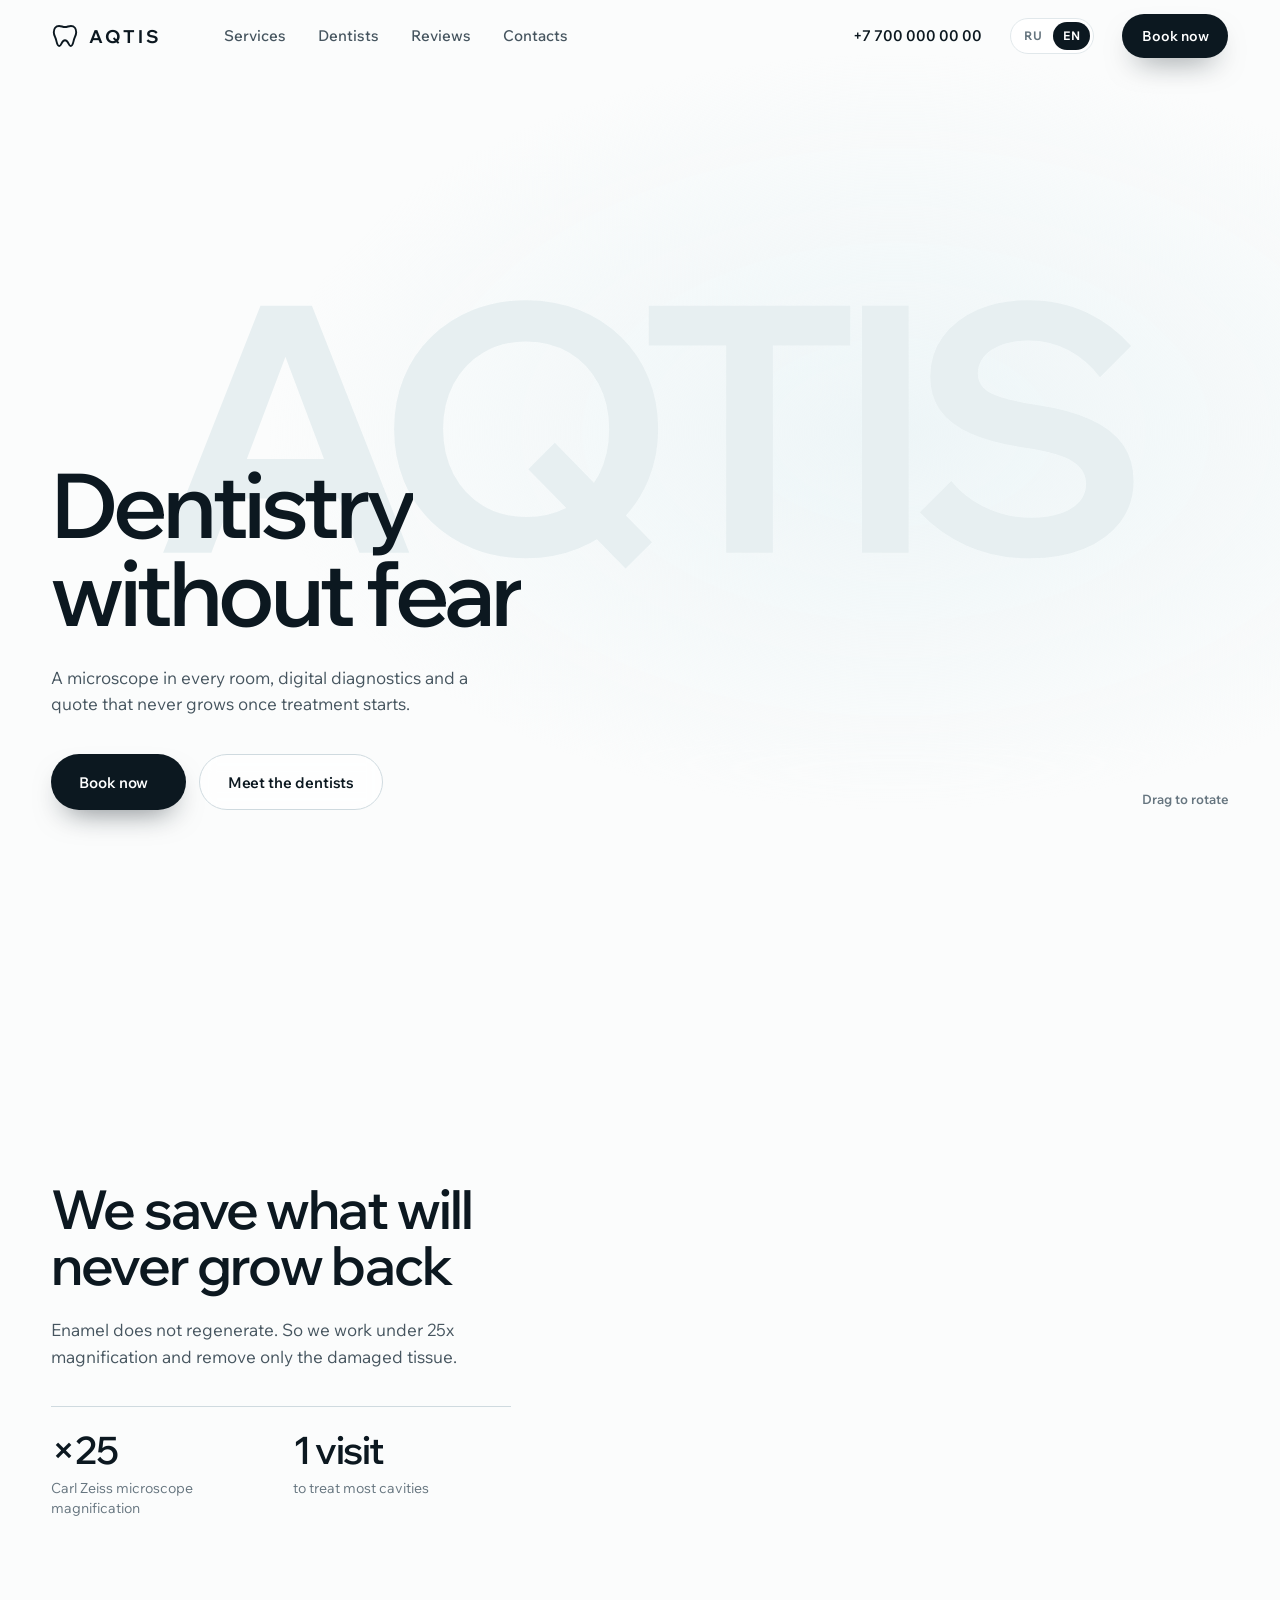
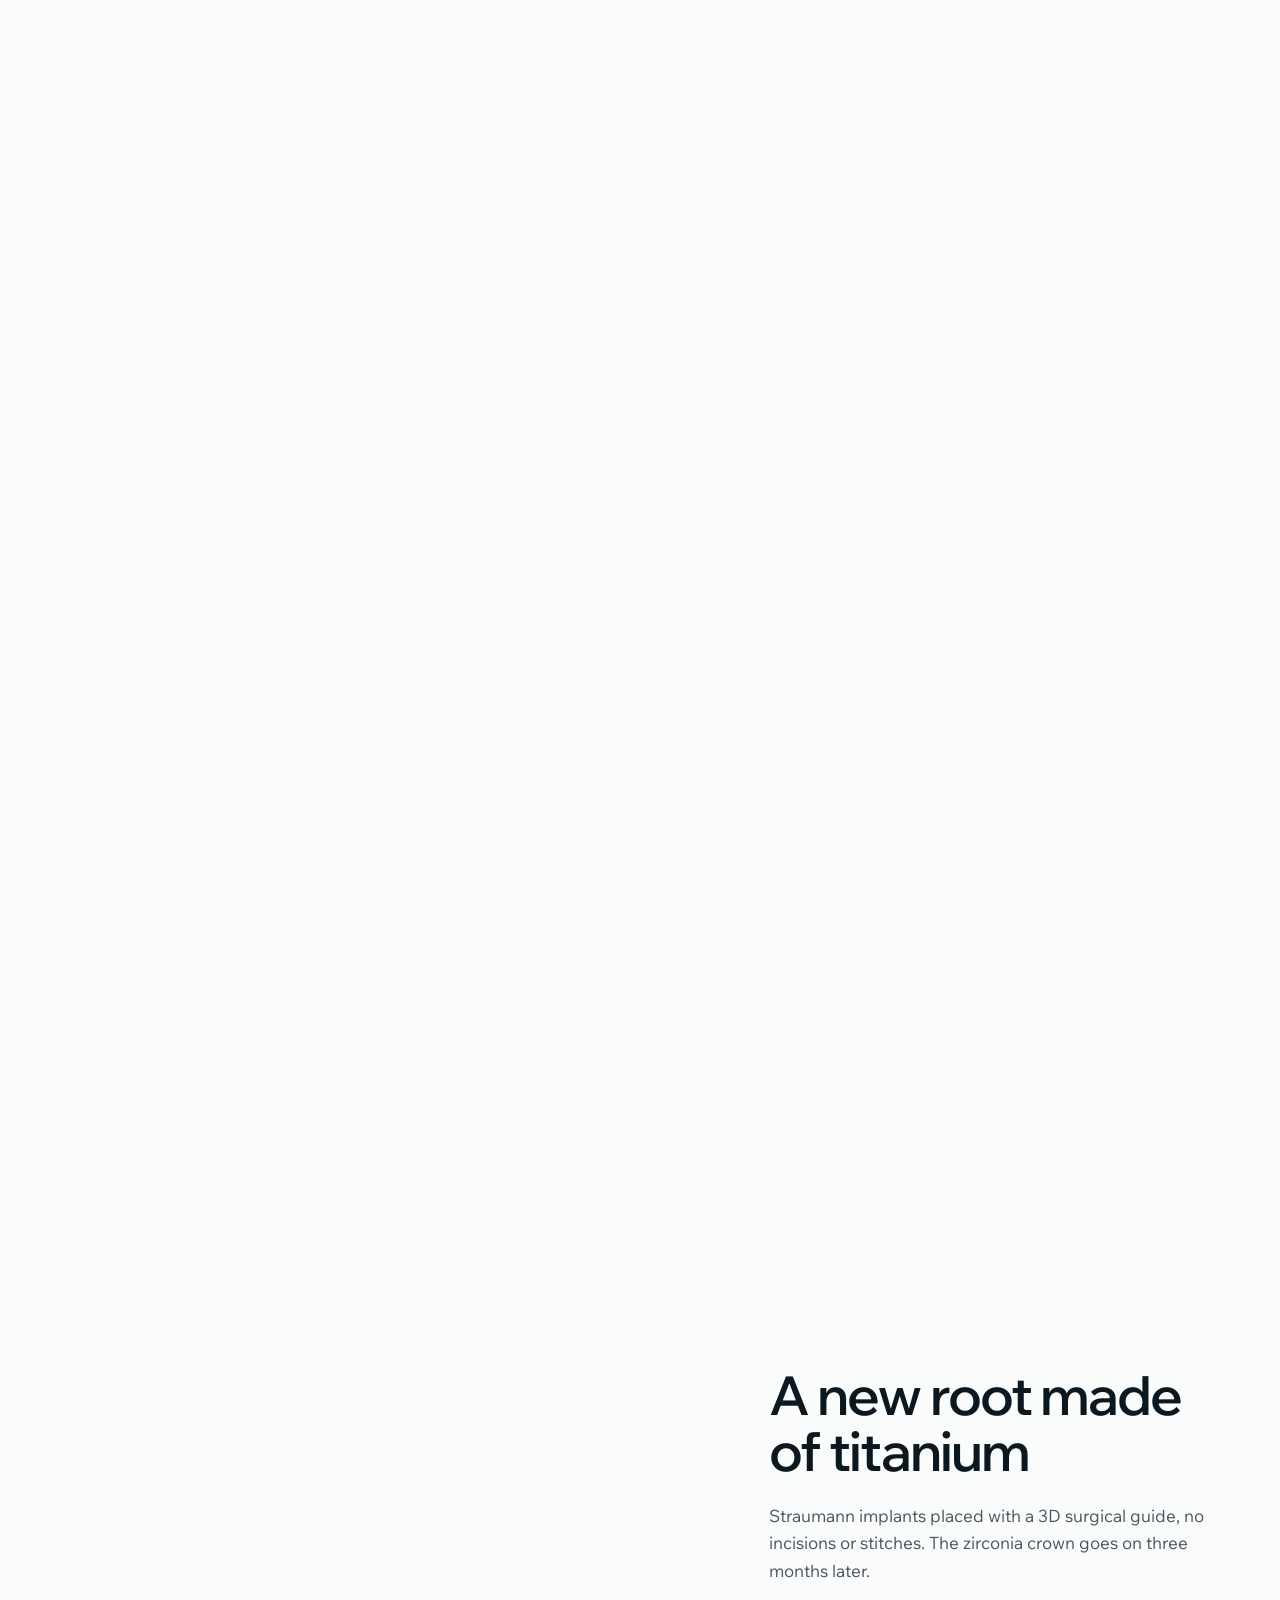
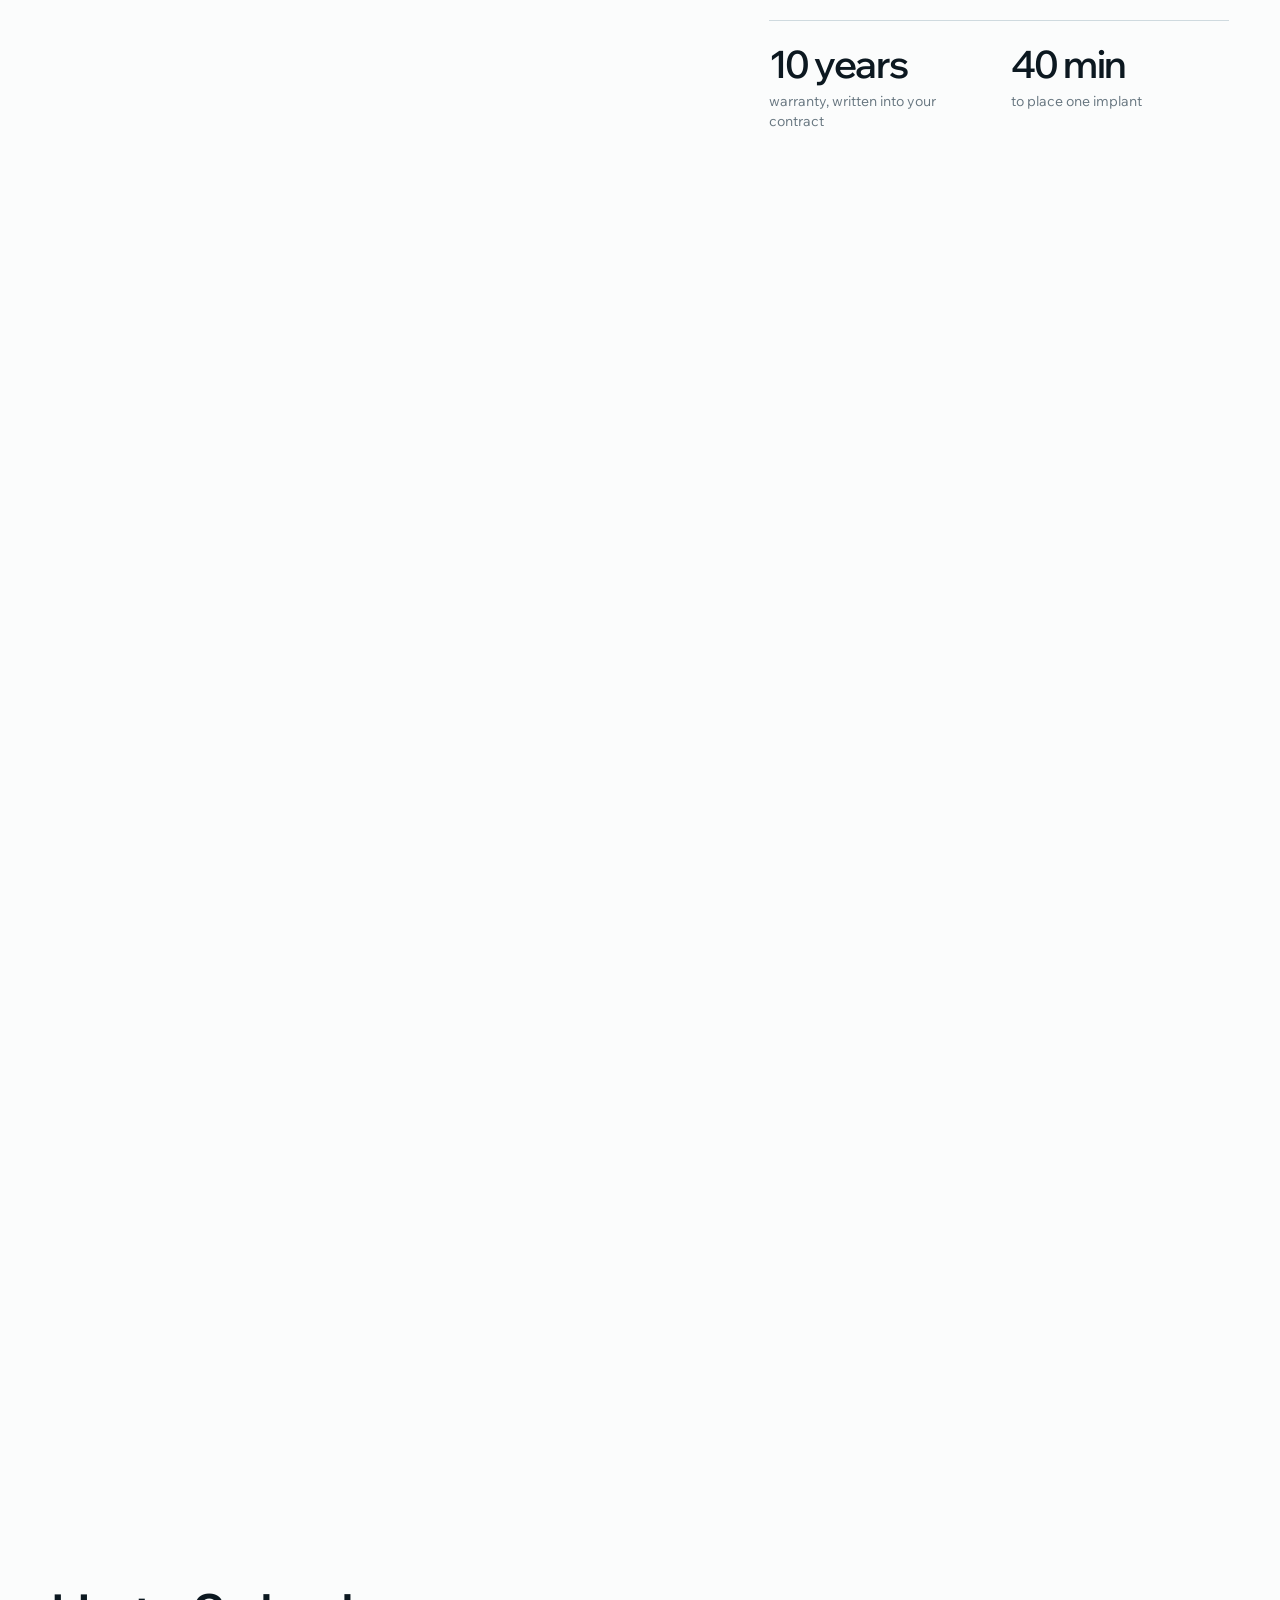
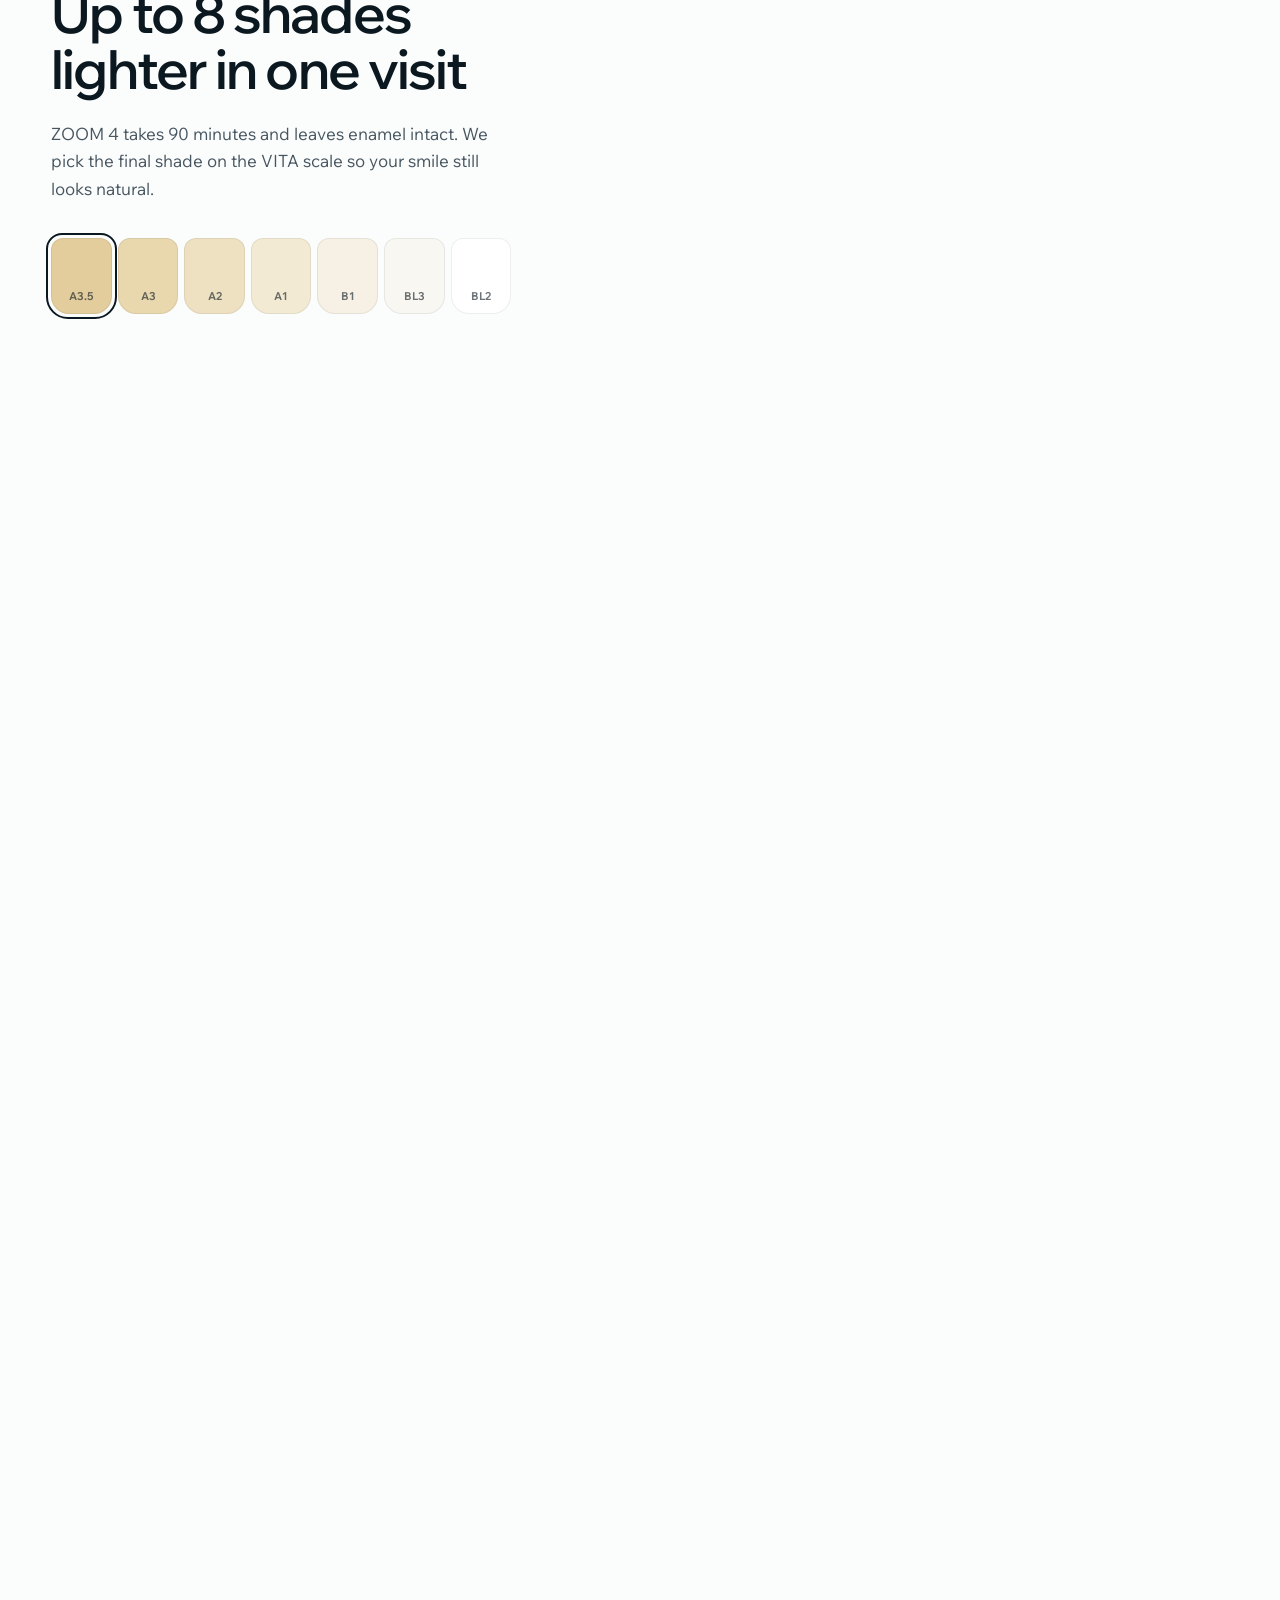
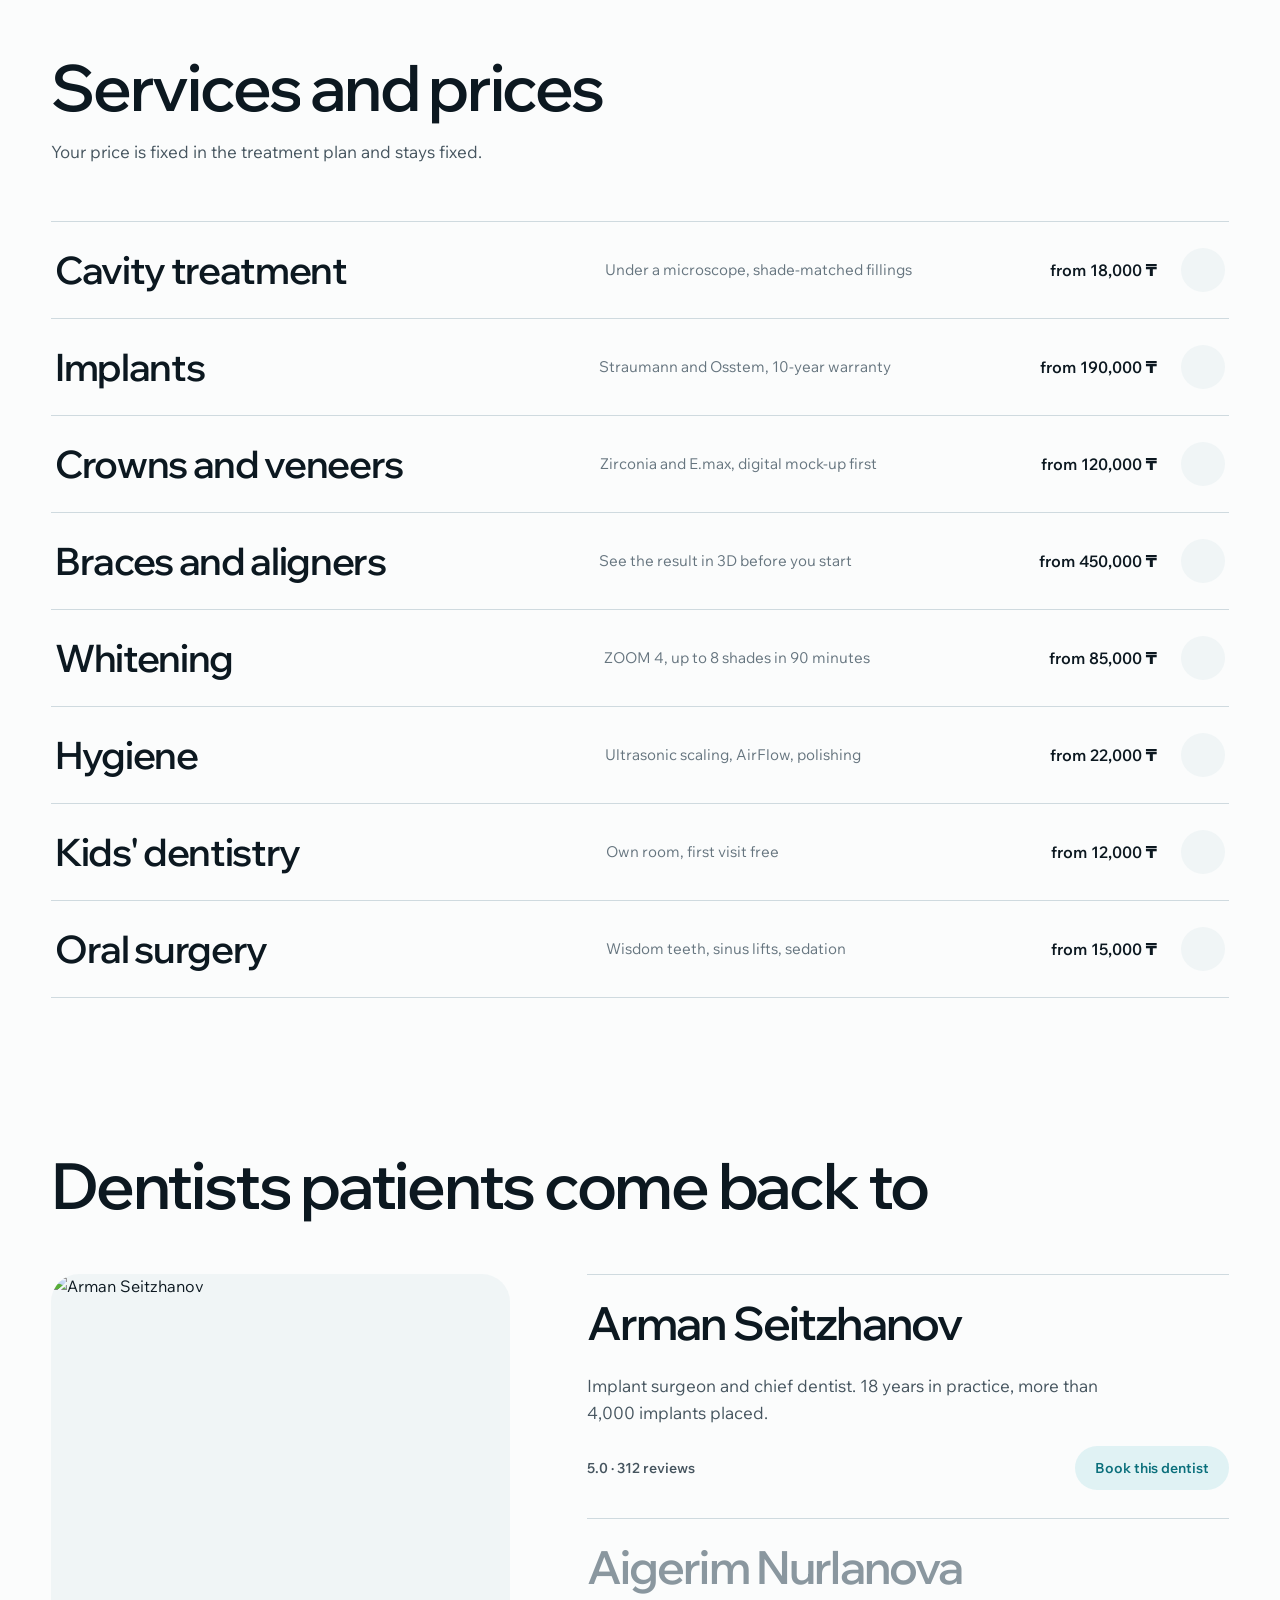
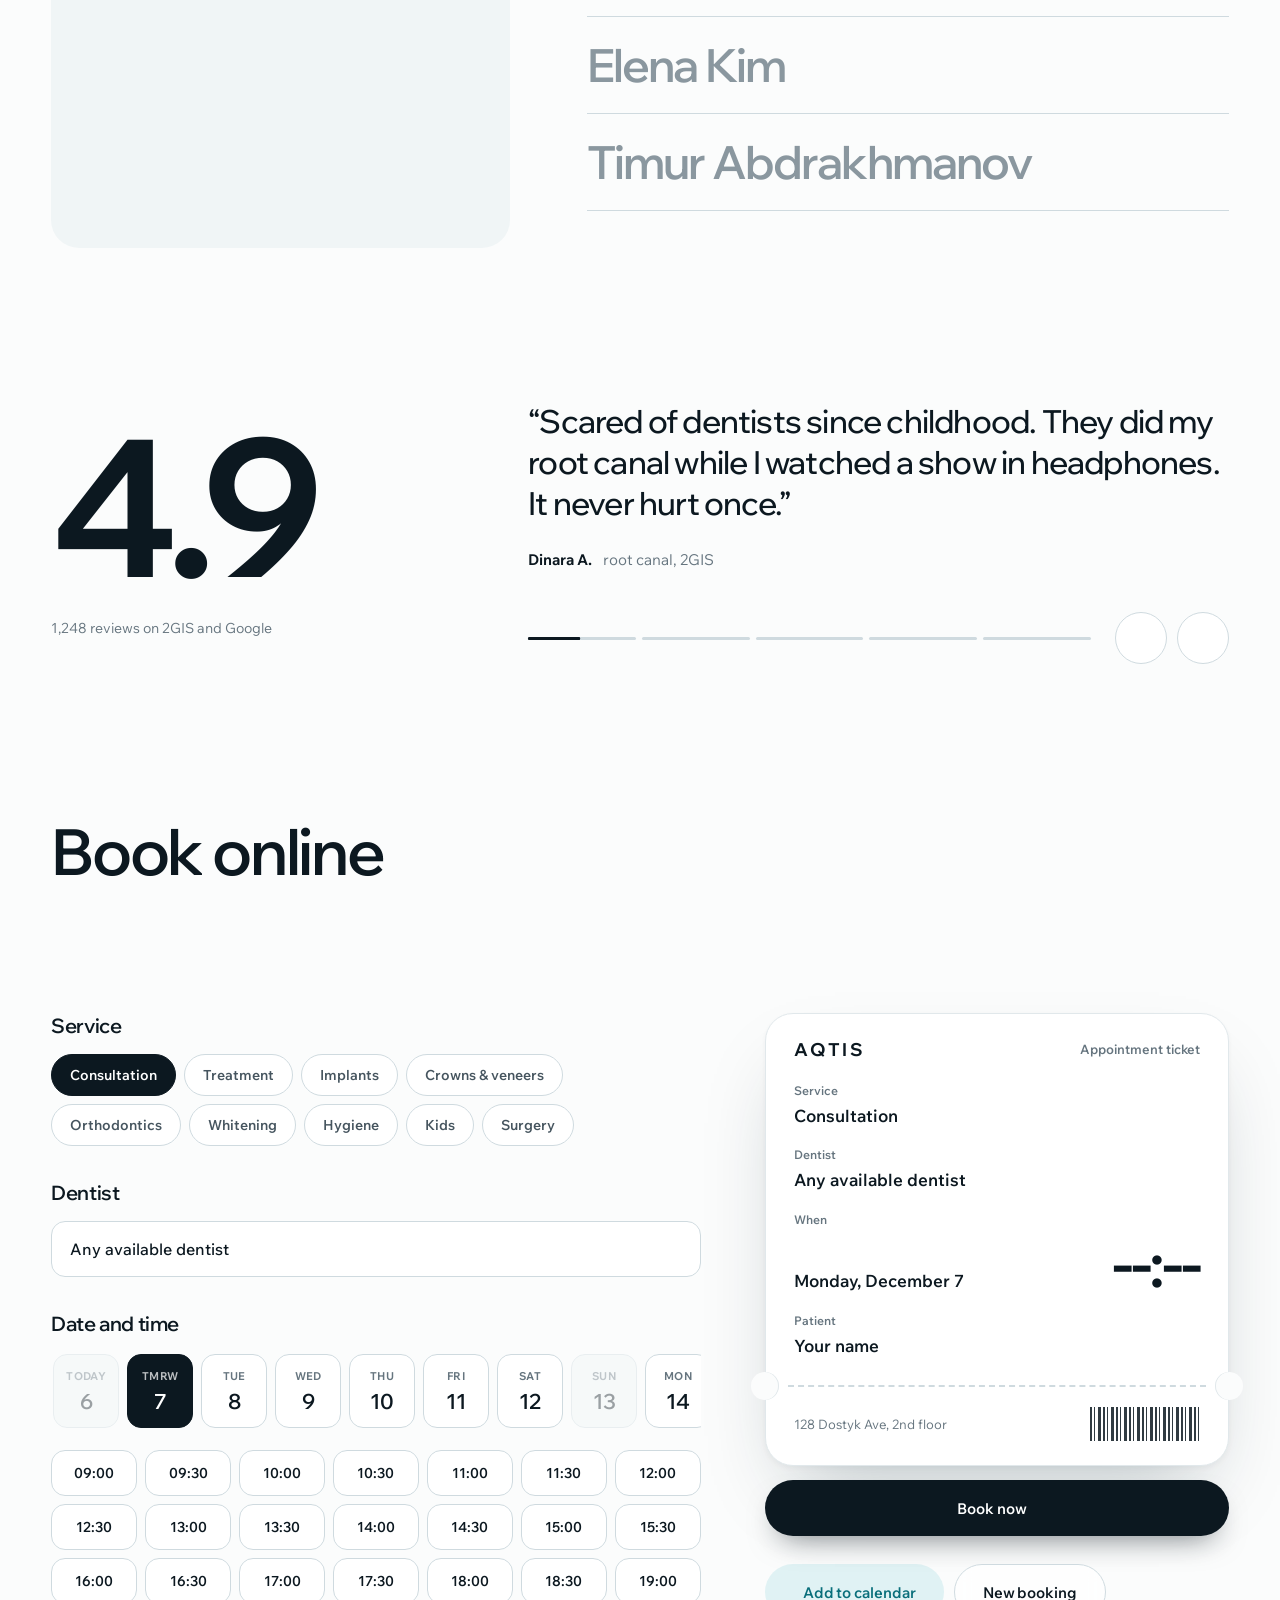
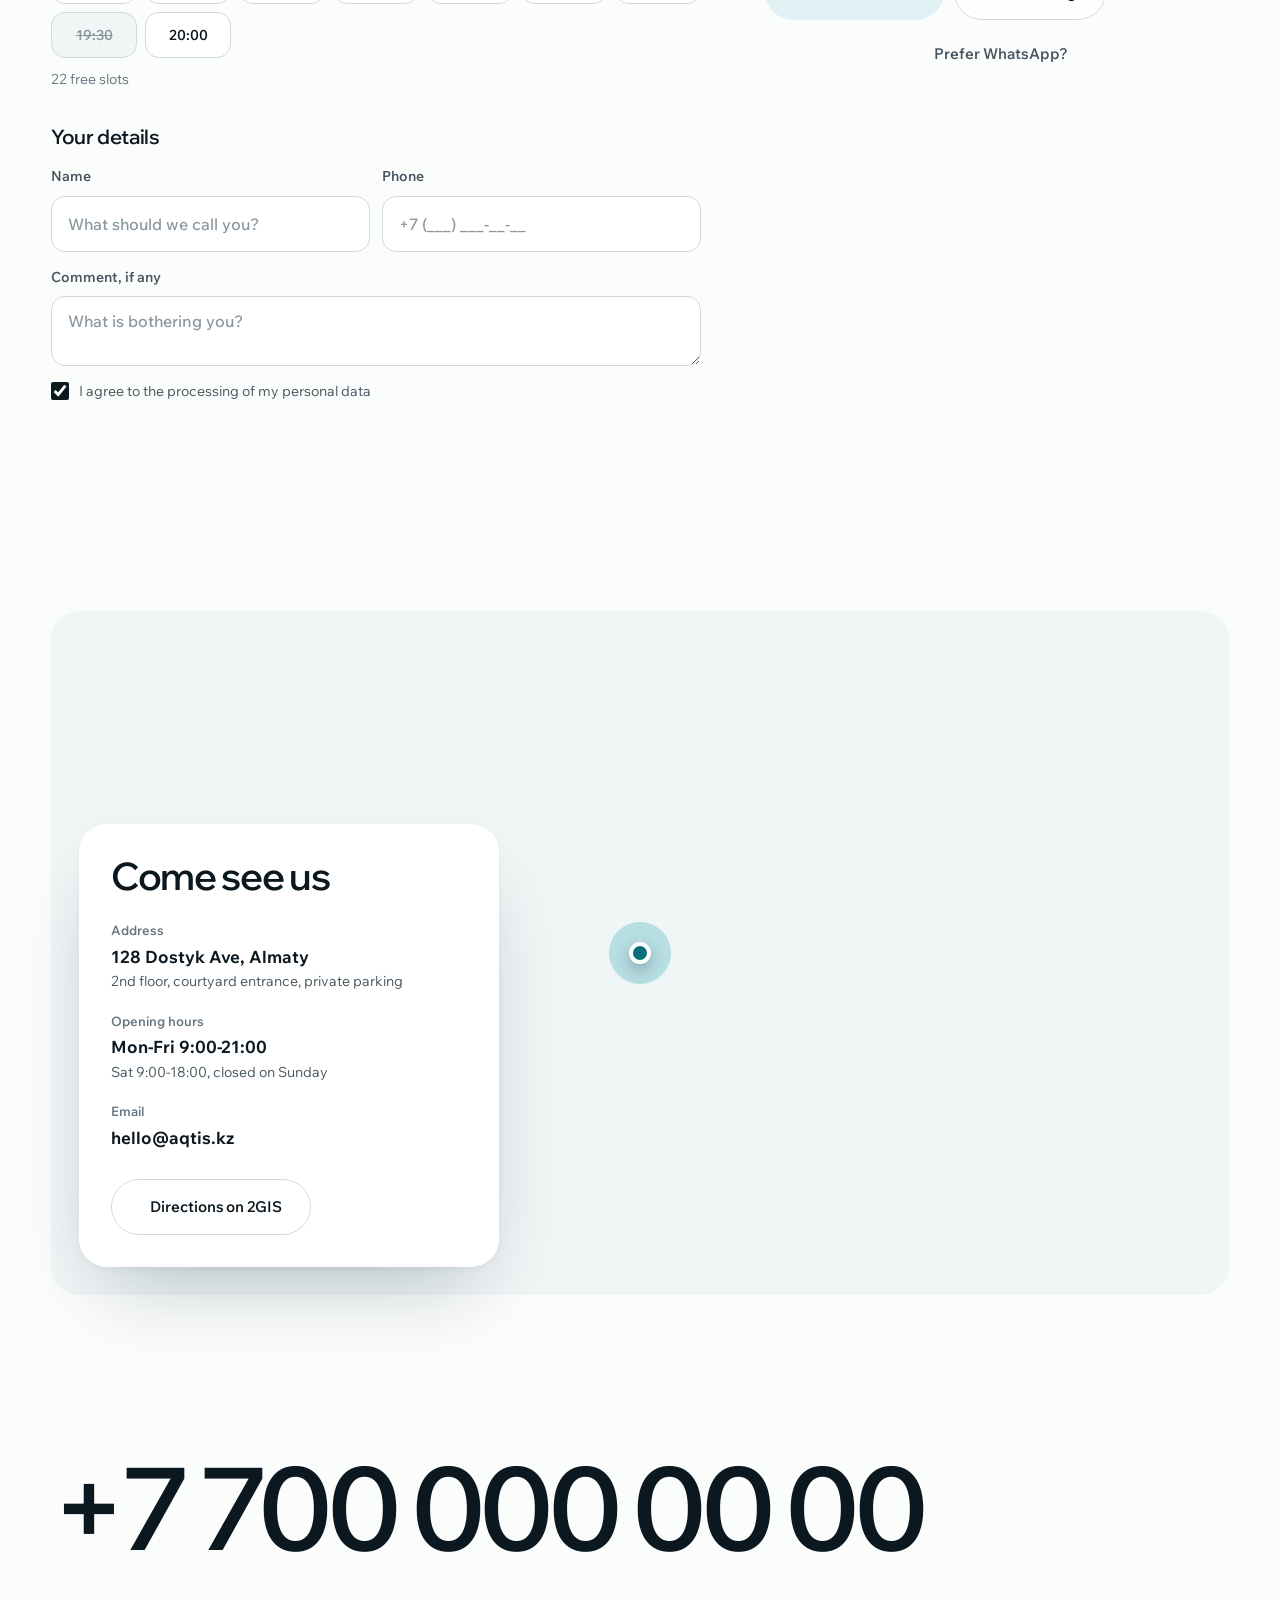
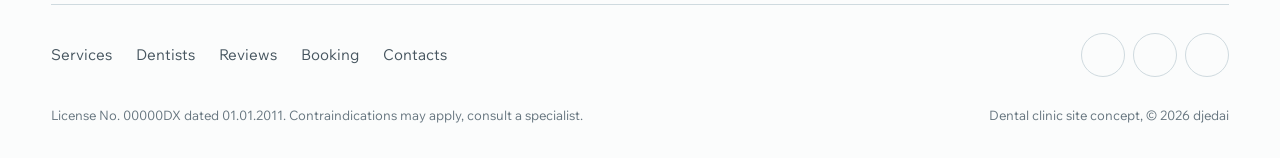
==== commit 9d258984: "Deploy 2026-10-05 16:46 Co-Authored-By: Claude Opus 5.5 <noreply@anthropic.com>" ====
--- a/en/index.html
+++ b/en/index.html
@@ -5,7 +5,7 @@
   <meta name="viewport" content="width=device-width, initial-scale=1, viewport-fit=cover">
   <title>AQTIS · Dental clinic in Almaty</title>
   <meta name="description" content="AQTIS: dental clinic in Almaty. Microscope-assisted treatment, implants with a 10-year warranty, ZOOM whitening. Book a dentist online. Site concept.">
-  <meta name="theme-color" content="#ffffff">
+  <meta name="theme-color" content="#fbfcfc">
   <meta name="robots" content="noindex, nofollow">
   <link rel="alternate" hreflang="ru" href="../">
   <link rel="alternate" hreflang="en" href="./">
@@ -13,7 +13,7 @@
 
   <link rel="preconnect" href="https://fonts.googleapis.com">
   <link rel="preconnect" href="https://fonts.gstatic.com" crossorigin>
-  <link href="https://fonts.googleapis.com/css2?family=Cormorant+Garamond:ital,wght@1,500;1,600&family=Manrope:wght@300;400;500;600;700;800&display=swap" rel="stylesheet">
+  <link href="https://fonts.googleapis.com/css2?family=Wix+Madefor+Display:wght@400;500;600;700&family=Wix+Madefor+Text:wght@400;500;600;700&display=swap" rel="stylesheet">
   <link rel="stylesheet" href="https://unpkg.com/@phosphor-icons/web@2.1.1/src/regular/style.css">
   <link rel="stylesheet" href="https://unpkg.com/@phosphor-icons/web@2.1.1/src/fill/style.css">
   <link rel="stylesheet" href="../css/style.css">
@@ -21,7 +21,6 @@
 <body>
   <a class="skip" href="#main">Skip to content</a>
 
-  <!-- ============ NAV ============ -->
   <header class="nav" id="nav">
     <a href="#top" class="logo" aria-label="AQTIS, home">
       <svg class="logo-mark" viewBox="0 0 32 32" aria-hidden="true"><path d="M9.2 4.5c2.6 0 4.2 1.3 6.8 1.3s4.2-1.3 6.8-1.3c3.9 0 6 3.2 6 7.1 0 3.1-1.3 5-2.3 7.6-1 2.7-1.2 8.3-4 8.3-2.6 0-2.4-6.6-6.5-6.6s-3.9 6.6-6.5 6.6c-2.8 0-3-5.6-4-8.3-1-2.6-2.3-4.5-2.3-7.6 0-3.9 2.1-7.1 6-7.1Z"/></svg>
@@ -33,12 +32,12 @@
       <a href="#reviews">Reviews</a>
       <a href="#contacts">Contacts</a>
     </nav>
-    <a class="nav-phone" href="tel:+77000000000"><i class="ph ph-phone"></i> +7 700 000 00 00</a>
+    <a class="nav-phone" href="tel:+77000000000">+7 700 000 00 00</a>
     <div class="lang" aria-label="Language">
       <a href="../" hreflang="ru" lang="ru">RU</a>
       <a href="./" aria-current="true">EN</a>
     </div>
-    <a href="#booking" class="btn btn-dark btn-sm nav-cta">Book now</a>
+    <a href="#booking" class="btn btn-dark btn-sm nav-cta magnetic">Book now</a>
     <button class="burger" id="burger" aria-label="Open menu" aria-expanded="false" aria-controls="drawer"><span></span><span></span></button>
   </header>
 
@@ -49,293 +48,213 @@
       <a href="#reviews">Reviews</a>
       <a href="#contacts">Contacts</a>
       <a href="tel:+77000000000" class="drawer-phone">+7 700 000 00 00</a>
-      <a href="#booking" class="btn btn-dark">Book an appointment</a>
+      <a href="#booking" class="btn btn-dark">Book now</a>
     </nav>
   </div>
 
   <main id="main">
-    <!-- ============ HERO ============ -->
-    <section class="hero" id="hero">
-      <span id="top" class="anchor-top"></span>
-      <div class="hero-stage">
-        <div class="halo" aria-hidden="true"><span></span><span></span><span></span></div>
-        <div class="tooth3d" id="tooth3d" aria-label="3D model of a molar, drag to rotate" role="img"></div>
-        <svg class="tooth-fallback" viewBox="0 0 200 260" aria-hidden="true"><defs><linearGradient id="tf" x1="0" y1="0" x2="1" y2="1"><stop offset="0" stop-color="#fff"/><stop offset="1" stop-color="#e3ecef"/></linearGradient></defs><path fill="url(#tf)" stroke="#d5e1e5" stroke-width="2" d="M52 20c18 0 30 9 48 9s30-9 48-9c27 0 42 22 42 49 0 22-9 35-16 53-7 19-8 58-28 58-18 0-17-46-46-46s-28 46-46 46c-20 0-21-39-28-58C19 104 10 91 10 69c0-27 15-49 42-49Z"/></svg>
-
-        <div class="stage-ui">
-          <div class="modes" role="tablist" aria-label="Model view">
-            <button role="tab" class="mode is-active" aria-selected="true" data-mode="natural"><i class="ph ph-tooth"></i> Tooth</button>
-            <button role="tab" class="mode" aria-selected="false" data-mode="implant"><i class="ph ph-screwdriver"></i> Implant</button>
-            <button role="tab" class="mode" aria-selected="false" data-mode="whitening"><i class="ph ph-sparkle"></i> Whitening</button>
-          </div>
-          <p class="stage-caption" id="stageCaption" aria-live="polite">A molar in 3D. Enamel is the hardest tissue in the body, so we treat under a microscope and remove as little as possible.</p>
-          <span class="shade" id="shade" aria-hidden="true">VITA A3.5</span>
+    <!-- ============ ИСТОРИЯ С 3D-ЗУБОМ ============ -->
+    <div class="journey" id="journey">
+      <div class="scene-track">
+      <div class="scene" aria-hidden="true">
+        <div class="giant">AQTIS</div>
+        <div class="tooth3d" id="tooth3d"></div>
+        <div class="callouts">
+          <div class="callout" data-ch="1" data-pt="1.0,0.3,c"><i></i><span><b>Enamel</b><em>up to 2.5 mm, never grows back</em></span></div>
+          <div class="callout" data-ch="1" data-pt="0.55,-0.05,c"><i></i><span><b>Dentin</b><em>the core, feels the cold</em></span></div>
+          <div class="callout" data-ch="1" data-pt="0.12,-0.42,c"><i></i><span><b>Pulp</b><em>nerves and vessels</em></span></div>
+          <div class="callout" data-ch="1" data-pt="0.82,-1.45,c"><i></i><span><b>Canals</b><em>treated under a microscope</em></span></div>
+          <div class="callout" data-ch="2" data-side="left" data-pt="-0.95,0.35,0.3"><i></i><span><b>Crown</b><em>zirconia, in-house lab</em></span></div>
+          <div class="callout" data-ch="2" data-side="left" data-pt="-0.22,-1.9,0"><i></i><span><b>Implant</b><em>Straumann, titanium</em></span></div>
+        </div>
+        <svg class="tooth-fallback" viewBox="0 0 200 260"><path fill="#fff" stroke="#d5e1e5" stroke-width="2" d="M52 20c18 0 30 9 48 9s30-9 48-9c27 0 42 22 42 49 0 22-9 35-16 53-7 19-8 58-28 58-18 0-17-46-46-46s-28 46-46 46c-20 0-21-39-28-58C19 104 10 91 10 69c0-27 15-49 42-49Z"/></svg>
+      </div>
+      </div>
+
+      <nav class="rail" id="rail" aria-label="Chapters">
+        <a href="#ch-anatomy" data-ch="1"><span>Anatomy</span></a>
+        <a href="#ch-implant" data-ch="2"><span>Implants</span></a>
+        <a href="#ch-white" data-ch="3"><span>Whitening</span></a>
+      </nav>
+
+      <section class="hero" id="top">
+        <div class="hero-copy">
+          <h1 data-split>Dentistry without&nbsp;fear</h1>
+          <p class="lead">A microscope in every room, digital diagnostics and a quote that never grows once treatment starts.</p>
+          <div class="hero-actions">
+            <a class="btn btn-dark magnetic" href="#booking">Book now <i class="ph ph-arrow-right"></i></a>
+            <a class="btn btn-ghost" href="#doctors">Meet the dentists</a>
+          </div>
         </div>
         <p class="drag-hint" aria-hidden="true"><i class="ph ph-hand-grabbing"></i> Drag to rotate</p>
-
-        <div class="float-card fc-1" aria-hidden="true">
-          <span class="fc-ico"><i class="ph ph-shield-check"></i></span>
-          <span><b>10 years</b><small>implant warranty</small></span>
-        </div>
-        <div class="float-card fc-2" aria-hidden="true">
-          <span class="fc-ico"><i class="ph-fill ph-star"></i></span>
-          <span><b>4.9</b><small>1,248 reviews on 2GIS</small></span>
-        </div>
-      </div>
-
-      <div class="hero-copy">
-        <p class="eyebrow"><span class="pulse"></span>Dental clinic in Almaty · since 2011</p>
-        <h1>A smile you <em>never have to think about</em></h1>
-        <p class="lead">Calm, painless dentistry: digital diagnostics, a microscope in every room, and a quote that doesn't change once treatment begins.</p>
-        <div class="hero-actions">
-          <a class="btn btn-dark" href="#booking">Book an appointment <i class="ph ph-arrow-right"></i></a>
-          <a class="btn btn-line" href="#doctors">Choose a dentist</a>
-        </div>
-        <ul class="hero-stats">
-          <li><b data-count="15">15</b><span>years in practice</span></li>
-          <li><b data-count="38000" data-sep>38,000</b><span>patients</span></li>
-          <li><b>0 ₸</b><span>first consultation</span></li>
+      </section>
+
+      <section class="chapter" id="ch-anatomy" data-ch="1">
+        <div class="chapter-inner">
+          <div class="chapter-text">
+            <h2>We save what will never grow back</h2>
+            <p>Enamel does not regenerate. So we work under 25x magnification and remove only the damaged tissue.</p>
+            <dl class="facts">
+              <div><dt>×25</dt><dd>Carl Zeiss microscope magnification</dd></div>
+              <div><dt>1 visit</dt><dd>to treat most cavities</dd></div>
+            </dl>
+          </div>
+        </div>
+      </section>
+
+      <section class="chapter" id="ch-implant" data-ch="2">
+        <div class="chapter-inner is-right">
+          <div class="chapter-text">
+            <h2>A new root made of titanium</h2>
+            <p>Straumann implants placed with a 3D surgical guide, no incisions or stitches. The zirconia crown goes on three months later.</p>
+            <dl class="facts">
+              <div><dt>10 years</dt><dd>warranty, written into your contract</dd></div>
+              <div><dt>40 min</dt><dd>to place one implant</dd></div>
+            </dl>
+          </div>
+        </div>
+      </section>
+
+      <section class="chapter" id="ch-white" data-ch="3">
+        <div class="chapter-inner">
+          <div class="chapter-text">
+            <h2>Up to 8 shades lighter in one visit</h2>
+            <p>ZOOM 4 takes 90 minutes and leaves enamel intact. We pick the final shade on the VITA scale so your smile still looks natural.</p>
+            <div class="shade-scale" id="shadeScale" aria-label="VITA shade scale">
+              <span>A3.5</span><span>A3</span><span>A2</span><span>A1</span><span>B1</span><span>BL3</span><span>BL2</span>
+              <i class="shade-cursor" aria-hidden="true"></i>
+            </div>
+          </div>
+        </div>
+      </section>
+    </div>
+
+    <!-- ============ УСЛУГИ ============ -->
+    <section class="section services" id="services">
+      <h2 class="services-title" data-split>Services and prices</h2>
+      <p class="services-note">Your price is fixed in the treatment plan and stays fixed.</p>
+      <ul class="svc-list" id="svcList">
+        <li><button class="svc" data-service="therapy" data-img="https://images.unsplash.com/photo-1606811951341-756fdd437682?w=640&h=800&fit=crop&q=80">
+          <span class="svc-name">Cavity treatment</span><span class="svc-desc">Under a microscope, shade-matched fillings</span><span class="svc-price">from 18,000 ₸</span><i class="ph ph-arrow-up-right"></i>
+        </button></li>
+        <li><button class="svc" data-service="implant" data-img="https://images.unsplash.com/photo-1593022356769-11f762e25ed9?w=640&h=800&fit=crop&q=80">
+          <span class="svc-name">Implants</span><span class="svc-desc">Straumann and Osstem, 10-year warranty</span><span class="svc-price">from 190,000 ₸</span><i class="ph ph-arrow-up-right"></i>
+        </button></li>
+        <li><button class="svc" data-service="prosthetics" data-img="https://images.unsplash.com/photo-1664529845836-433c172142ca?w=640&h=800&fit=crop&q=80">
+          <span class="svc-name">Crowns and veneers</span><span class="svc-desc">Zirconia and E.max, digital mock-up first</span><span class="svc-price">from 120,000 ₸</span><i class="ph ph-arrow-up-right"></i>
+        </button></li>
+        <li><button class="svc" data-service="ortho" data-img="https://images.unsplash.com/photo-1564420228450-d9a5bc8d6565?w=640&h=800&fit=crop&q=80">
+          <span class="svc-name">Braces and aligners</span><span class="svc-desc">See the result in 3D before you start</span><span class="svc-price">from 450,000 ₸</span><i class="ph ph-arrow-up-right"></i>
+        </button></li>
+        <li><button class="svc" data-service="whitening" data-img="https://images.unsplash.com/photo-1677026010083-78ec7f1b84ed?w=640&h=800&fit=crop&q=80">
+          <span class="svc-name">Whitening</span><span class="svc-desc">ZOOM 4, up to 8 shades in 90 minutes</span><span class="svc-price">from 85,000 ₸</span><i class="ph ph-arrow-up-right"></i>
+        </button></li>
+        <li><button class="svc" data-service="hygiene" data-img="https://images.unsplash.com/photo-1607613009820-a29f7bb81c04?w=640&h=800&fit=crop&q=80">
+          <span class="svc-name">Hygiene</span><span class="svc-desc">Ultrasonic scaling, AirFlow, polishing</span><span class="svc-price">from 22,000 ₸</span><i class="ph ph-arrow-up-right"></i>
+        </button></li>
+        <li><button class="svc" data-service="kids" data-img="https://images.unsplash.com/photo-1631051103633-24959376b92d?w=640&h=800&fit=crop&q=80">
+          <span class="svc-name">Kids&#39; dentistry</span><span class="svc-desc">Own room, first visit free</span><span class="svc-price">from 12,000 ₸</span><i class="ph ph-arrow-up-right"></i>
+        </button></li>
+        <li><button class="svc" data-service="surgery" data-img="https://images.unsplash.com/photo-1588776813941-dcf9c55e84d2?w=640&h=800&fit=crop&q=80">
+          <span class="svc-name">Oral surgery</span><span class="svc-desc">Wisdom teeth, sinus lifts, sedation</span><span class="svc-price">from 15,000 ₸</span><i class="ph ph-arrow-up-right"></i>
+        </button></li>
+      </ul>
+      <div class="svc-float" id="svcFloat" aria-hidden="true"><img alt="" id="svcFloatImg"></div>
+    </section>
+
+    <!-- ============ ВРАЧИ ============ -->
+    <section class="section doctors" id="doctors">
+      <h2 data-split>Dentists patients come back to</h2>
+      <div class="doc-switch">
+        <div class="doc-portrait" id="docPortrait">
+          <img src="https://images.unsplash.com/photo-1612349317150-e413f6a5b16d?w=900&h=1100&fit=crop&crop=faces&q=80" alt="Arman Seitzhanov" class="is-on" data-for="arman" width="900" height="1100" loading="lazy">
+          <img src="https://images.unsplash.com/photo-1594824476967-48c8b964273f?w=900&h=1100&fit=crop&crop=faces&q=80" alt="Aigerim Nurlanova" data-for="aigerim" width="900" height="1100" loading="lazy">
+          <img src="https://images.unsplash.com/photo-1559839734-2b71ea197ec2?w=900&h=1100&fit=crop&crop=faces&q=80" alt="Elena Kim" data-for="elena" width="900" height="1100" loading="lazy">
+          <img src="https://images.unsplash.com/photo-1622253692010-333f2da6031d?w=900&h=1100&fit=crop&crop=faces&q=80" alt="Timur Abdrakhmanov" data-for="timur" width="900" height="1100" loading="lazy">
+        </div>
+        <ul class="doc-list" role="tablist" aria-label="Dentists">
+          <li class="doc is-open" data-doc="arman">
+            <button class="doc-name" role="tab" aria-selected="true">Arman Seitzhanov</button>
+            <div class="doc-more"><div class="doc-more-inner">
+              <p class="doc-role">Implant surgeon and chief dentist. 18 years in practice, more than 4,000 implants placed.</p>
+              <div class="doc-meta"><span><i class="ph-fill ph-star"></i> 5.0 · 312 reviews</span><button class="btn btn-soft btn-sm" data-doctor="arman">Book this dentist</button></div>
+            </div></div>
+          </li>
+          <li class="doc" data-doc="aigerim">
+            <button class="doc-name" role="tab" aria-selected="false">Aigerim Nurlanova</button>
+            <div class="doc-more"><div class="doc-more-inner">
+              <p class="doc-role">Orthodontist. 11 years in practice, aligners and braces for adults and kids from age six.</p>
+              <div class="doc-meta"><span><i class="ph-fill ph-star"></i> 4.9 · 204 reviews</span><button class="btn btn-soft btn-sm" data-doctor="aigerim">Book this dentist</button></div>
+            </div></div>
+          </li>
+          <li class="doc" data-doc="elena">
+            <button class="doc-name" role="tab" aria-selected="false">Elena Kim</button>
+            <div class="doc-more"><div class="doc-more-inner">
+              <p class="doc-role">General dentist and endodontist. 14 years in practice, microscope root canals and fine restorations.</p>
+              <div class="doc-meta"><span><i class="ph-fill ph-star"></i> 4.9 · 268 reviews</span><button class="btn btn-soft btn-sm" data-doctor="elena">Book this dentist</button></div>
+            </div></div>
+          </li>
+          <li class="doc" data-doc="timur">
+            <button class="doc-name" role="tab" aria-selected="false">Timur Abdrakhmanov</button>
+            <div class="doc-more"><div class="doc-more-inner">
+              <p class="doc-role">Prosthodontist and cosmetic dentist. 9 years in practice, veneers, crowns and whitening.</p>
+              <div class="doc-meta"><span><i class="ph-fill ph-star"></i> 4.9 · 157 reviews</span><button class="btn btn-soft btn-sm" data-doctor="timur">Book this dentist</button></div>
+            </div></div>
+          </li>
         </ul>
       </div>
     </section>
 
-    <!-- ============ TRUST ============ -->
-    <section class="trust" aria-label="Technology">
-      <ul>
-        <li><i class="ph ph-microscope"></i>Carl Zeiss microscopes</li>
-        <li><i class="ph ph-cube-focus"></i>3D CT scan in 12 seconds</li>
-        <li><i class="ph ph-syringe"></i>Computer-controlled anesthesia</li>
-        <li><i class="ph ph-certificate"></i>Straumann implants</li>
-        <li><i class="ph ph-baby"></i>Kids' room</li>
-      </ul>
-    </section>
-
-    <!-- ============ SERVICES ============ -->
-    <section class="section services" id="services">
-      <div class="section-head" data-reveal>
-        <p class="kicker">Services &amp; prices</p>
-        <h2>Everything your teeth need, <em>under one roof</em></h2>
-        <p class="sub">Prices are locked in your treatment plan. If the work turns out bigger than expected, you don't pay extra.</p>
-      </div>
-      <div class="svc-grid">
-        <article class="svc" data-reveal>
-          <i class="ph ph-first-aid-kit svc-ico"></i>
-          <h3>Cavity treatment</h3>
-          <p>Under a microscope with rubber dam isolation. Fillings are matched to your enamel shade.</p>
-          <div class="svc-foot"><span class="price">from 18,000 ₸</span><button class="svc-book" data-service="therapy" aria-label="Book: cavity treatment"><i class="ph ph-arrow-up-right"></i></button></div>
-        </article>
-        <article class="svc svc-feature" data-reveal>
-          <i class="ph ph-screwdriver svc-ico"></i>
-          <h3>Implants</h3>
-          <p>Straumann and Osstem. CT-based surgical guide, placement in a single visit.</p>
-          <div class="svc-foot"><span class="price">from 190,000 ₸</span><button class="svc-book" data-service="implant" aria-label="Book: implants"><i class="ph ph-arrow-up-right"></i></button></div>
-          <span class="svc-tag">10-year warranty</span>
-        </article>
-        <article class="svc" data-reveal>
-          <i class="ph ph-crown-simple svc-ico"></i>
-          <h3>Crowns &amp; veneers</h3>
-          <p>Zirconia and E.max from our in-house lab. Try on a digital mock-up before any work.</p>
-          <div class="svc-foot"><span class="price">from 120,000 ₸</span><button class="svc-book" data-service="prosthetics" aria-label="Book: crowns and veneers"><i class="ph ph-arrow-up-right"></i></button></div>
-        </article>
-        <article class="svc" data-reveal>
-          <i class="ph ph-align-center-horizontal-simple svc-ico"></i>
-          <h3>Braces &amp; aligners</h3>
-          <p>Metal, ceramic and clear aligners. See your result in 3D before you start.</p>
-          <div class="svc-foot"><span class="price">from 450,000 ₸</span><button class="svc-book" data-service="ortho" aria-label="Book: braces and aligners"><i class="ph ph-arrow-up-right"></i></button></div>
-        </article>
-        <article class="svc" data-reveal>
-          <i class="ph ph-sparkle svc-ico"></i>
-          <h3>Whitening</h3>
-          <p>ZOOM 4: up to 8 shades lighter in 90 minutes. Safe for enamel and gentle on sensitivity.</p>
-          <div class="svc-foot"><span class="price">from 85,000 ₸</span><button class="svc-book" data-service="whitening" aria-label="Book: whitening"><i class="ph ph-arrow-up-right"></i></button></div>
-        </article>
-        <article class="svc" data-reveal>
-          <i class="ph ph-drop svc-ico"></i>
-          <h3>Hygiene</h3>
-          <p>Ultrasonic scaling, AirFlow and polishing. Twice a year prevents most problems.</p>
-          <div class="svc-foot"><span class="price">from 22,000 ₸</span><button class="svc-book" data-service="hygiene" aria-label="Book: hygiene"><i class="ph ph-arrow-up-right"></i></button></div>
-        </article>
-        <article class="svc" data-reveal>
-          <i class="ph ph-smiley svc-ico"></i>
-          <h3>Kids' dentistry</h3>
-          <p>A separate room with cartoons, and a free get-to-know-us visit.</p>
-          <div class="svc-foot"><span class="price">from 12,000 ₸</span><button class="svc-book" data-service="kids" aria-label="Book: kids' dentistry"><i class="ph ph-arrow-up-right"></i></button></div>
-        </article>
-        <article class="svc" data-reveal>
-          <i class="ph ph-scissors svc-ico"></i>
-          <h3>Oral surgery</h3>
-          <p>Wisdom teeth, sinus lifts, bone grafting. Sedation available on request.</p>
-          <div class="svc-foot"><span class="price">from 15,000 ₸</span><button class="svc-book" data-service="surgery" aria-label="Book: oral surgery"><i class="ph ph-arrow-up-right"></i></button></div>
-        </article>
-      </div>
-    </section>
-
-    <!-- ============ DOCTORS ============ -->
-    <section class="section doctors" id="doctors">
-      <div class="section-head split" data-reveal>
-        <div>
-          <p class="kicker">Dentists</p>
-          <h2>The people <em>smiles are trusted to</em></h2>
-        </div>
-        <p class="sub">Every dentist completes at least 60 hours of training a year. You can book a specific specialist.</p>
-      </div>
-      <div class="doc-grid">
-        <article class="doc" data-reveal>
-          <figure class="doc-photo">
-            <img src="https://images.unsplash.com/photo-1612349317150-e413f6a5b16d?w=700&h=860&fit=crop&crop=faces&q=80" alt="Arman Seitzhanov" loading="lazy" width="700" height="860">
-            <span class="doc-exp">18 years</span>
-          </figure>
-          <div class="doc-body">
-            <h3>Arman Seitzhanov</h3>
-            <p class="doc-role">Implant surgeon, chief dentist</p>
-            <ul class="doc-tags"><li>Implants</li><li>Bone grafting</li></ul>
-            <div class="doc-foot">
-              <span class="doc-rate"><i class="ph-fill ph-star"></i> 5.0 · 312 reviews</span>
-              <button class="btn btn-soft btn-sm" data-doctor="arman">Book</button>
-            </div>
-          </div>
-        </article>
-        <article class="doc" data-reveal>
-          <figure class="doc-photo">
-            <img src="https://images.unsplash.com/photo-1594824476967-48c8b964273f?w=700&h=860&fit=crop&crop=faces&q=80" alt="Aigerim Nurlanova" loading="lazy" width="700" height="860">
-            <span class="doc-exp">11 years</span>
-          </figure>
-          <div class="doc-body">
-            <h3>Aigerim Nurlanova</h3>
-            <p class="doc-role">Orthodontist</p>
-            <ul class="doc-tags"><li>Aligners</li><li>Braces</li><li>Kids from 6</li></ul>
-            <div class="doc-foot">
-              <span class="doc-rate"><i class="ph-fill ph-star"></i> 4.9 · 204 reviews</span>
-              <button class="btn btn-soft btn-sm" data-doctor="aigerim">Book</button>
-            </div>
-          </div>
-        </article>
-        <article class="doc" data-reveal>
-          <figure class="doc-photo">
-            <img src="https://images.unsplash.com/photo-1559839734-2b71ea197ec2?w=700&h=860&fit=crop&crop=faces&q=80" alt="Elena Kim" loading="lazy" width="700" height="860">
-            <span class="doc-exp">14 years</span>
-          </figure>
-          <div class="doc-body">
-            <h3>Elena Kim</h3>
-            <p class="doc-role">General dentist, endodontist</p>
-            <ul class="doc-tags"><li>Microscope root canals</li><li>Restorations</li></ul>
-            <div class="doc-foot">
-              <span class="doc-rate"><i class="ph-fill ph-star"></i> 4.9 · 268 reviews</span>
-              <button class="btn btn-soft btn-sm" data-doctor="elena">Book</button>
-            </div>
-          </div>
-        </article>
-        <article class="doc" data-reveal>
-          <figure class="doc-photo">
-            <img src="https://images.unsplash.com/photo-1622253692010-333f2da6031d?w=700&h=860&fit=crop&crop=faces&q=80" alt="Timur Abdrakhmanov" loading="lazy" width="700" height="860">
-            <span class="doc-exp">9 years</span>
-          </figure>
-          <div class="doc-body">
-            <h3>Timur Abdrakhmanov</h3>
-            <p class="doc-role">Prosthodontist, cosmetic dentist</p>
-            <ul class="doc-tags"><li>Veneers</li><li>Crowns</li><li>Whitening</li></ul>
-            <div class="doc-foot">
-              <span class="doc-rate"><i class="ph-fill ph-star"></i> 4.9 · 157 reviews</span>
-              <button class="btn btn-soft btn-sm" data-doctor="timur">Book</button>
-            </div>
-          </div>
-        </article>
-      </div>
-    </section>
-
-    <!-- ============ FIRST VISIT ============ -->
-    <section class="section visit">
-      <div class="visit-media" data-reveal>
-        <img src="https://images.unsplash.com/photo-1629909613654-28e377c37b09?w=1200&q=80" alt="Bright treatment room with a dental chair and microscope" loading="lazy" width="1200" height="800">
-        <div class="visit-badge"><i class="ph ph-clock"></i><span><b>45 minutes</b>an unhurried first visit</span></div>
-      </div>
-      <div class="visit-copy" data-reveal>
-        <p class="kicker">First visit</p>
-        <h2>We understand first, <em>then we treat</em></h2>
-        <ol class="steps">
-          <li><span>01</span><div><h3>Exam and 3D scan</h3><p>The dentist checks every tooth, and the CT scan is done right in the room. The consultation is free.</p></div></li>
-          <li><span>02</span><div><h3>Plan and quote</h3><p>Two or three treatment options with prices and timelines. The price is fixed in your contract.</p></div></li>
-          <li><span>03</span><div><h3>Painless treatment</h3><p>Computer-controlled anesthesia, sedation if you want it, headphones and a blanket.</p></div></li>
-          <li><span>04</span><div><h3>Follow-up</h3><p>We remind you about hygiene and check-ups. Your warranty comes in writing.</p></div></li>
-        </ol>
-      </div>
-    </section>
-
-    <!-- ============ REVIEWS ============ -->
+    <!-- ============ ОТЗЫВЫ ============ -->
     <section class="section reviews" id="reviews">
-      <div class="section-head split" data-reveal>
-        <div>
-          <p class="kicker">Reviews</p>
-          <h2>Our patients say it <em>better than we do</em></h2>
-        </div>
-        <div class="rating-sum">
-          <div class="rs-score">4.9</div>
-          <div>
-            <div class="stars" aria-label="4.9 out of 5"><i class="ph-fill ph-star"></i><i class="ph-fill ph-star"></i><i class="ph-fill ph-star"></i><i class="ph-fill ph-star"></i><i class="ph-fill ph-star"></i></div>
-            <p>1,248 reviews on 2GIS and Google</p>
-          </div>
-        </div>
-      </div>
-
-      <div class="rev-wrap" data-reveal>
-        <div class="rev-track" id="revTrack" tabindex="0" aria-label="Patient reviews">
-          <article class="rev">
-            <div class="rev-top"><div class="stars sm"><i class="ph-fill ph-star"></i><i class="ph-fill ph-star"></i><i class="ph-fill ph-star"></i><i class="ph-fill ph-star"></i><i class="ph-fill ph-star"></i></div><span class="rev-src">2GIS</span></div>
-            <p>“I've been scared of dentists since I was a kid. Dr. Kim did my root canal while I watched a show in headphones. It honestly never hurt once.”</p>
-            <footer><span class="ava">D</span><div><b>Dinara A.</b><small>Root canal · September</small></div></footer>
-          </article>
-          <article class="rev">
-            <div class="rev-top"><div class="stars sm"><i class="ph-fill ph-star"></i><i class="ph-fill ph-star"></i><i class="ph-fill ph-star"></i><i class="ph-fill ph-star"></i><i class="ph-fill ph-star"></i></div><span class="rev-src">Google</span></div>
-            <p>“Two implants with Dr. Seitzhanov. Everything went to plan: CT, surgical guide, placement in an hour. The quote didn't grow by a single tenge.”</p>
-            <footer><span class="ava">Y</span><div><b>Yerlan K.</b><small>Implants · August</small></div></footer>
-          </article>
-          <article class="rev">
-            <div class="rev-top"><div class="stars sm"><i class="ph-fill ph-star"></i><i class="ph-fill ph-star"></i><i class="ph-fill ph-star"></i><i class="ph-fill ph-star"></i><i class="ph-fill ph-star"></i></div><span class="rev-src">2GIS</span></div>
-            <p>“My daughter is 7 and actually asks to see Dr. Aigerim. She wears her aligners without a fuss, and they showed me her future smile on a 3D model.”</p>
-            <footer><span class="ava">S</span><div><b>Svetlana M.</b><small>Orthodontics · July</small></div></footer>
-          </article>
-          <article class="rev">
-            <div class="rev-top"><div class="stars sm"><i class="ph-fill ph-star"></i><i class="ph-fill ph-star"></i><i class="ph-fill ph-star"></i><i class="ph-fill ph-star"></i><i class="ph-fill ph-star"></i></div><span class="rev-src">Google</span></div>
-            <p>“Veneers on 8 teeth. First we tried on a digital mock-up and I tweaked the shape. They look so natural that nobody believes they're veneers.”</p>
-            <footer><span class="ava">A</span><div><b>Aliya T.</b><small>Veneers · June</small></div></footer>
-          </article>
-          <article class="rev">
-            <div class="rev-top"><div class="stars sm"><i class="ph-fill ph-star"></i><i class="ph-fill ph-star"></i><i class="ph-fill ph-star"></i><i class="ph-fill ph-star"></i><i class="ph ph-star"></i></div><span class="rev-src">2GIS</span></div>
-            <p>“ZOOM whitening, 6 shades lighter. A couple of days of sensitivity, but the dentist warned me and gave me a gel. Booking my cleaning next.”</p>
-            <footer><span class="ava">M</span><div><b>Madina Zh.</b><small>Whitening · May</small></div></footer>
-          </article>
-          <article class="rev">
-            <div class="rev-top"><div class="stars sm"><i class="ph-fill ph-star"></i><i class="ph-fill ph-star"></i><i class="ph-fill ph-star"></i><i class="ph-fill ph-star"></i><i class="ph-fill ph-star"></i></div><span class="rev-src">Google</span></div>
-            <p>“Wisdom tooth out under sedation. I woke up and it was already over. That evening a nurse called to ask how I was feeling. Nice touch.”</p>
-            <footer><span class="ava">R</span><div><b>Ruslan B.</b><small>Oral surgery · April</small></div></footer>
-          </article>
-        </div>
-        <div class="rev-nav">
-          <button class="icon-btn" id="revPrev" aria-label="Previous reviews"><i class="ph ph-arrow-left"></i></button>
-          <button class="icon-btn" id="revNext" aria-label="Next reviews"><i class="ph ph-arrow-right"></i></button>
-        </div>
-      </div>
-    </section>
-
-    <!-- ============ BOOKING ============ -->
+      <div class="score">
+        <div class="score-num" data-count="4.9">4.9</div>
+        <div class="stars" aria-label="4.9 out of 5"><i class="ph-fill ph-star"></i><i class="ph-fill ph-star"></i><i class="ph-fill ph-star"></i><i class="ph-fill ph-star"></i><i class="ph-fill ph-star"></i></div>
+        <p>1,248 reviews on 2GIS and Google</p>
+      </div>
+      <div class="quotes" id="quotes" aria-roledescription="carousel" aria-label="Patient reviews">
+        <div class="quote-stage">
+          <figure class="quote is-on">
+            <blockquote>“Scared of dentists since childhood. They did my root canal while I watched a show in headphones. It never hurt once.”</blockquote>
+            <figcaption><b>Dinara A.</b> root canal, 2GIS</figcaption>
+          </figure>
+          <figure class="quote">
+            <blockquote>“Two implants, exactly to plan: CT, guide, placed in an hour. The quote didn&#39;t grow by a single tenge.”</blockquote>
+            <figcaption><b>Yerlan K.</b> implants, Google</figcaption>
+          </figure>
+          <figure class="quote">
+            <blockquote>“My daughter is 7 and asks to see Aigerim. She wears her aligners without a fuss, and we saw her future smile in 3D.”</blockquote>
+            <figcaption><b>Svetlana M.</b> orthodontics, 2GIS</figcaption>
+          </figure>
+          <figure class="quote">
+            <blockquote>“Veneers on 8 teeth. I tried a digital mock-up first and tweaked the shape. Nobody believes they aren&#39;t my own teeth.”</blockquote>
+            <figcaption><b>Aliya T.</b> veneers, Google</figcaption>
+          </figure>
+          <figure class="quote">
+            <blockquote>“Wisdom tooth out under sedation. I woke up and it was over. That evening they called to check on me.”</blockquote>
+            <figcaption><b>Ruslan B.</b> oral surgery, Google</figcaption>
+          </figure>
+        </div>
+        <div class="quote-nav">
+          <div class="quote-bars" id="quoteBars"></div>
+          <button class="icon-btn" id="qPrev" aria-label="Previous review"><i class="ph ph-arrow-left"></i></button>
+          <button class="icon-btn" id="qNext" aria-label="Next review"><i class="ph ph-arrow-right"></i></button>
+        </div>
+      </div>
+    </section>
+
+    <!-- ============ ЗАПИСЬ ============ -->
     <section class="section booking" id="booking">
-      <div class="booking-info" data-reveal>
-        <p class="kicker">Online booking</p>
-        <h2>Book in <em>under a minute</em></h2>
-        <p class="sub">Pick a service, a dentist and a time that suits you. Our front desk will call back within 15 minutes to confirm.</p>
-        <ul class="perks">
-          <li><i class="ph ph-check-circle"></i>First consultation is free</li>
-          <li><i class="ph ph-check-circle"></i>WhatsApp reminder the day before</li>
-          <li><i class="ph ph-check-circle"></i>Reschedule any time</li>
-        </ul>
-        <a class="wa-link" id="waLink" href="https://wa.me/77000000000" target="_blank" rel="noopener"><i class="ph ph-whatsapp-logo"></i> Prefer WhatsApp?</a>
-      </div>
-
-      <div class="booking-card" data-reveal>
-        <form id="bookingForm" novalidate>
+      <div class="booking-head">
+        <h2 data-split>Book online</h2>
+        <p>Our front desk calls back within 15 minutes to confirm. Your first consultation is free.</p>
+      </div>
+
+      <div class="booking-grid">
+        <form id="bookingForm" class="booking-form" novalidate>
           <fieldset class="field">
-            <legend><span class="num">1</span>Service</legend>
-            <div class="chips" id="serviceChips">
+            <legend>Service</legend>
+            <div class="chips">
               <label class="chip"><input type="radio" name="service" value="consult" checked><span>Consultation</span></label>
               <label class="chip"><input type="radio" name="service" value="therapy"><span>Treatment</span></label>
               <label class="chip"><input type="radio" name="service" value="implant"><span>Implants</span></label>
@@ -349,83 +268,91 @@
           </fieldset>
 
           <div class="field">
-            <label class="legend" for="doctorSelect"><span class="num">2</span>Dentist</label>
+            <label class="legend" for="doctorSelect">Dentist</label>
             <div class="select">
               <select id="doctorSelect" name="doctor">
                 <option value="any">Any available dentist</option>
-                <option value="arman">Arman Seitzhanov · implants</option>
-                <option value="aigerim">Aigerim Nurlanova · orthodontist</option>
-                <option value="elena">Elena Kim · general dentist</option>
-                <option value="timur">Timur Abdrakhmanov · prosthodontist</option>
+                <option value="arman">Arman Seitzhanov, implants</option>
+                <option value="aigerim">Aigerim Nurlanova, orthodontist</option>
+                <option value="elena">Elena Kim, general dentist</option>
+                <option value="timur">Timur Abdrakhmanov, prosthodontist</option>
               </select>
               <i class="ph ph-caret-down"></i>
             </div>
           </div>
 
           <fieldset class="field">
-            <legend><span class="num">3</span>Date &amp; time</legend>
+            <legend>Date and time</legend>
             <div class="dates" id="dates" role="radiogroup" aria-label="Date"></div>
             <div class="times" id="times" role="radiogroup" aria-label="Time"></div>
             <p class="hint" id="slotHint"></p>
           </fieldset>
 
           <fieldset class="field">
-            <legend><span class="num">4</span>Your details</legend>
+            <legend>Your details</legend>
             <div class="row2">
               <label class="input"><span>Name</span><input name="name" autocomplete="given-name" placeholder="What should we call you?" required></label>
               <label class="input"><span>Phone</span><input name="phone" type="tel" inputmode="tel" autocomplete="tel" placeholder="+7 (___) ___-__-__" required></label>
             </div>
-            <label class="input"><span>Comment <small>optional</small></span><textarea name="comment" rows="2" placeholder="What's bothering you?"></textarea></label>
+            <label class="input"><span>Comment, if any</span><textarea name="comment" rows="2" placeholder="What is bothering you?"></textarea></label>
             <label class="check"><input type="checkbox" name="consent" checked required><span>I agree to the processing of my personal data</span></label>
           </fieldset>
-
           <p class="form-error" id="formError" role="alert"></p>
-          <button class="btn btn-dark btn-block" type="submit" id="submitBtn">Book <i class="ph ph-arrow-right"></i></button>
         </form>
 
-        <div class="done" id="bookingDone" hidden>
-          <div class="done-ico"><i class="ph ph-check"></i></div>
-          <h3>You're booked</h3>
-          <p id="doneText"></p>
-          <dl class="done-list" id="doneList"></dl>
-          <div class="done-actions">
-            <a class="btn btn-soft" id="icsLink" download="aqtis-visit.ics"><i class="ph ph-calendar-plus"></i> Add to calendar</a>
-            <button class="btn btn-line" id="againBtn" type="button">New booking</button>
-          </div>
-        </div>
-      </div>
-    </section>
-
-    <!-- ============ CONTACTS ============ -->
-    <section class="section contacts" id="contacts">
-      <div class="contacts-card" data-reveal>
-        <p class="kicker">Contacts</p>
-        <h2>Come <em>see us</em></h2>
+        <aside class="ticket-wrap">
+          <div class="ticket" id="ticket" aria-live="polite">
+            <div class="ticket-top">
+              <span class="logo-word">AQTIS</span>
+              <span class="ticket-kind">Appointment ticket</span>
+            </div>
+            <dl class="ticket-rows">
+              <div><dt>Service</dt><dd data-t="service">Consultation</dd></div>
+              <div><dt>Dentist</dt><dd data-t="doctor">Any available dentist</dd></div>
+              <div class="ticket-when"><dt>When</dt><dd><span data-t="date">Pick a date</span><b data-t="time">--:--</b></dd></div>
+              <div><dt>Patient</dt><dd data-t="name">Your name</dd></div>
+            </dl>
+            <div class="ticket-cut" aria-hidden="true"></div>
+            <div class="ticket-bottom">
+              <span>128 Dostyk Ave, 2nd floor</span>
+              <span class="barcode" aria-hidden="true"></span>
+            </div>
+            <div class="stamp" aria-hidden="true">Booked</div>
+          </div>
+          <button class="btn btn-dark btn-block magnetic" type="submit" form="bookingForm" id="submitBtn">Book now <i class="ph ph-arrow-right"></i></button>
+          <div class="done" id="bookingDone" hidden>
+            <p id="doneText"></p>
+            <div class="done-actions">
+              <a class="btn btn-soft" id="icsLink" download="aqtis-visit.ics"><i class="ph ph-calendar-plus"></i> Add to calendar</a>
+              <button class="btn btn-ghost" id="againBtn" type="button">New booking</button>
+            </div>
+          </div>
+          <a class="wa-link" id="waLink" href="https://wa.me/77000000000" target="_blank" rel="noopener"><i class="ph ph-whatsapp-logo"></i> Prefer WhatsApp?</a>
+        </aside>
+      </div>
+    </section>
+
+    <!-- ============ КОНТАКТЫ ============ -->
+    <section class="contacts" id="contacts">
+      <div class="map">
+        <iframe title="Map: 128 Dostyk Ave, Almaty" loading="lazy" src="https://www.openstreetmap.org/export/embed.html?bbox=76.9405%2C43.2255%2C76.9755%2C43.2385&amp;layer=mapnik"></iframe>
+        <div class="map-pin" aria-hidden="true"><span></span></div>
+      </div>
+      <div class="contact-card">
+        <h2>Come see us</h2>
         <ul class="c-list">
-          <li><i class="ph ph-map-pin"></i><div><small>Address</small><b>128 Dostyk Ave, Almaty</b><span>2nd floor, courtyard entrance, private parking</span></div></li>
-          <li><i class="ph ph-phone"></i><div><small>Phone</small><a href="tel:+77000000000"><b>+7 700 000 00 00</b></a><span>Calls and WhatsApp</span></div></li>
-          <li><i class="ph ph-clock"></i><div><small>Opening hours</small><b>Mon–Fri 9:00–21:00</b><span>Sat 9:00–18:00, closed on Sunday</span></div></li>
-          <li><i class="ph ph-envelope-simple"></i><div><small>Email</small><a href="mailto:hello@aqtis.kz"><b>hello@aqtis.kz</b></a></div></li>
+          <li><small>Address</small><b>128 Dostyk Ave, Almaty</b><span>2nd floor, courtyard entrance, private parking</span></li>
+          <li><small>Opening hours</small><b>Mon-Fri 9:00-21:00</b><span>Sat 9:00-18:00, closed on Sunday</span></li>
+          <li><small>Email</small><a href="mailto:hello@aqtis.kz"><b>hello@aqtis.kz</b></a></li>
         </ul>
-        <div class="c-actions">
-          <a class="btn btn-dark" href="#booking">Book now</a>
-          <a class="btn btn-line" href="https://2gis.kz/almaty/search/%D0%94%D0%BE%D1%81%D1%82%D1%8B%D0%BA%20128" target="_blank" rel="noopener"><i class="ph ph-navigation-arrow"></i> Directions</a>
-        </div>
-      </div>
-      <div class="map" data-reveal>
-        <iframe title="Map: 128 Dostyk Ave, Almaty" loading="lazy" src="https://www.openstreetmap.org/export/embed.html?bbox=76.9455%2C43.2255%2C76.9705%2C43.2385&amp;layer=mapnik"></iframe>
-        <div class="map-pin" aria-hidden="true"><span></span></div>
-        <div class="map-label" aria-hidden="true"><b>AQTIS</b> 128 Dostyk Ave</div>
+        <a class="btn btn-ghost" href="https://2gis.kz/almaty/search/%D0%94%D0%BE%D1%81%D1%82%D1%8B%D0%BA%20128" target="_blank" rel="noopener"><i class="ph ph-navigation-arrow"></i> Directions on 2GIS</a>
       </div>
     </section>
   </main>
 
   <footer class="footer">
-    <div class="f-top">
-      <a href="#top" class="logo" aria-label="AQTIS, back to top">
-        <svg class="logo-mark" viewBox="0 0 32 32" aria-hidden="true"><path d="M9.2 4.5c2.6 0 4.2 1.3 6.8 1.3s4.2-1.3 6.8-1.3c3.9 0 6 3.2 6 7.1 0 3.1-1.3 5-2.3 7.6-1 2.7-1.2 8.3-4 8.3-2.6 0-2.4-6.6-6.5-6.6s-3.9 6.6-6.5 6.6c-2.8 0-3-5.6-4-8.3-1-2.6-2.3-4.5-2.3-7.6 0-3.9 2.1-7.1 6-7.1Z"/></svg>
-        <span class="logo-word">AQTIS</span>
-      </a>
+    <a class="f-phone" href="tel:+77000000000">+7 700 000 00 00</a>
+    <div class="f-row">
       <nav aria-label="Footer links">
         <a href="#services">Services</a><a href="#doctors">Dentists</a><a href="#reviews">Reviews</a><a href="#booking">Booking</a><a href="#contacts">Contacts</a>
       </nav>
@@ -436,11 +363,14 @@
       </div>
     </div>
     <div class="f-bottom">
-      <span>License No. 00000DX dated 01.01.2011 · Contraindications may apply, consult a specialist</span>
-      <span>Dental clinic site concept · © <span id="year">2026</span> djedai</span>
+      <span>License No. 00000DX dated 01.01.2011. Contraindications may apply, consult a specialist.</span>
+      <span>Dental clinic site concept, © <span id="year">2026</span> djedai</span>
     </div>
   </footer>
 
+  <script src="https://cdnjs.cloudflare.com/ajax/libs/gsap/3.12.5/gsap.min.js"></script>
+  <script src="https://cdnjs.cloudflare.com/ajax/libs/gsap/3.12.5/ScrollTrigger.min.js"></script>
+  <script src="https://unpkg.com/lenis@1.1.13/dist/lenis.min.js"></script>
   <script src="../js/main.js"></script>
   <script type="importmap">{ "imports": { "three": "https://cdn.jsdelivr.net/npm/three@0.165.0/build/three.module.min.js", "three/addons/": "https://cdn.jsdelivr.net/npm/three@0.165.0/examples/jsm/" } }</script>
   <script type="module" src="../js/tooth.js"></script>
--- a/css/style.css
+++ b/css/style.css
@@ -1,536 +1,504 @@
 /* =========================================================
    AQTIS · стоматология · стили
+   Радиусы: кнопки и чипы — капсула, поля ввода — 14px,
+   поверхности (фото, карта, талон, карточки) — 28px.
    ========================================================= */
 :root {
-  --bg: #ffffff;
-  --bg-soft: #f6f9fa;
-  --bg-cool: #edf4f6;
-  --ink: #0f1d2b;
-  --ink-2: #4a5a69;
-  --ink-3: #8794a1;
-  --line: #e3eaee;
-  --line-2: #d3dee3;
-  --accent: #14a8b8;
-  --accent-ink: #0a7380;
-  --accent-soft: #e2f4f6;
-  --gold: #c9a96a;
-  --r-lg: 28px;
-  --r: 20px;
-  --r-sm: 14px;
-  --shadow: 0 1px 2px rgba(15, 29, 43, .04), 0 12px 32px -12px rgba(15, 29, 43, .12);
-  --shadow-lg: 0 2px 4px rgba(15, 29, 43, .04), 0 30px 60px -24px rgba(15, 29, 43, .22);
-  --pad: clamp(16px, 4vw, 56px);
-  --max: 1320px;
-  --nav-h: 76px;
-  --sans: "Manrope", system-ui, -apple-system, "Segoe UI", sans-serif;
-  --serif: "Cormorant Garamond", Georgia, serif;
-  --ease: cubic-bezier(.22, .8, .2, 1);
+  --bg: #fbfcfc;
+  --surface: #ffffff;
+  --soft: #f0f5f6;
+  --ink: #0c1820;
+  --ink-2: #46555f;
+  --ink-3: #66757f;
+  --ink-4: #8a979f;
+  --line: #e1e8eb;
+  --line-2: #cfdadf;
+  --accent: #0f9aab;
+  --accent-ink: #0a6f7b;
+  --accent-soft: #e0f2f4;
+  --r: 28px;
+  --r-in: 14px;
+  --shadow: 0 1px 2px rgba(12, 40, 52, .05), 0 18px 40px -18px rgba(12, 40, 52, .18);
+  --shadow-lg: 0 2px 6px rgba(12, 40, 52, .05), 0 40px 80px -30px rgba(12, 40, 52, .28);
+  --pad: clamp(16px, 4vw, 64px);
+  --max: 1360px;
+  --nav-h: 72px;
+  --display: "Wix Madefor Display", system-ui, -apple-system, "Segoe UI", sans-serif;
+  --text: "Wix Madefor Text", system-ui, -apple-system, "Segoe UI", sans-serif;
+  --ease: cubic-bezier(.16, 1, .3, 1);
 }
 
 *, *::before, *::after { box-sizing: border-box; }
-html { scroll-behavior: smooth; scroll-padding-top: calc(var(--nav-h) + 8px); -webkit-text-size-adjust: 100%; }
+html { scroll-behavior: smooth; scroll-padding-top: calc(var(--nav-h) + 12px); -webkit-text-size-adjust: 100%; }
+html.lenis, html.lenis body { height: auto; }
+html.lenis { scroll-behavior: auto; }
+.lenis.lenis-smooth { scroll-behavior: auto !important; }
 body {
   margin: 0;
   background: var(--bg);
   color: var(--ink);
-  font: 400 16px/1.6 var(--sans);
+  font: 400 16px/1.6 var(--text);
   -webkit-font-smoothing: antialiased;
 }
 main { overflow-x: clip; }
 img { display: block; max-width: 100%; }
 a { color: inherit; text-decoration: none; }
-button { font: inherit; color: inherit; cursor: pointer; border: 0; background: none; padding: 0; }
-h1, h2, h3 { margin: 0; font-weight: 700; letter-spacing: -.025em; line-height: 1.08; }
-h1 em, h2 em {
-  font-family: var(--serif);
-  font-style: italic;
-  font-weight: 500;
-  letter-spacing: -.01em;
-  color: var(--accent-ink);
-}
+button { font: inherit; color: inherit; cursor: pointer; border: 0; background: none; padding: 0; text-align: inherit; }
+h1, h2, h3 { margin: 0; font-family: var(--display); font-weight: 600; letter-spacing: -.035em; line-height: 1.04; }
 p { margin: 0; }
-:focus-visible { outline: 2px solid var(--accent); outline-offset: 3px; border-radius: 8px; }
+:focus-visible { outline: 2px solid var(--accent); outline-offset: 3px; border-radius: 10px; }
 .skip { position: absolute; left: 12px; top: -60px; z-index: 100; background: var(--ink); color: #fff; padding: 10px 16px; border-radius: 10px; }
 .skip:focus { top: 12px; }
 
 /* ---------- кнопки ---------- */
 .btn {
   display: inline-flex; align-items: center; justify-content: center; gap: 10px;
-  height: 54px; padding: 0 26px; border-radius: 999px;
-  font-weight: 600; font-size: 15px; letter-spacing: -.005em; white-space: nowrap;
-  transition: transform .3s var(--ease), background .25s, box-shadow .3s, color .25s, border-color .25s;
-}
-.btn i { font-size: 18px; transition: transform .3s var(--ease); }
-.btn:hover i.ph-arrow-right { transform: translateX(3px); }
-.btn:active { transform: scale(.98); }
-.btn-sm { height: 42px; padding: 0 18px; font-size: 14px; }
+  height: 56px; padding: 0 28px; border-radius: 999px;
+  font: 600 15px var(--text); letter-spacing: -.005em; white-space: nowrap;
+  transition: background .25s, color .25s, border-color .25s, box-shadow .3s;
+}
+.btn i { font-size: 18px; transition: transform .4s var(--ease); }
+.btn:hover i.ph-arrow-right { transform: translateX(4px); }
+.btn:active { scale: .98; }
+.btn-sm { height: 44px; padding: 0 20px; font-size: 14px; }
 .btn-block { width: 100%; }
-.btn-dark { background: var(--ink); color: #fff; box-shadow: 0 10px 24px -10px rgba(15, 29, 43, .55); }
-.btn-dark:hover { background: #1b3044; box-shadow: 0 14px 30px -10px rgba(15, 29, 43, .6); }
-.btn-line { border: 1.5px solid var(--line-2); background: #fff; }
-.btn-line:hover { border-color: var(--ink); }
+.btn-dark { background: var(--ink); color: #fff; box-shadow: 0 14px 30px -14px rgba(12, 24, 32, .6); }
+.btn-dark:hover { background: #18303d; }
+.btn-dark:disabled { opacity: .7; cursor: progress; }
+.btn-ghost { border: 1.5px solid var(--line-2); background: rgba(255, 255, 255, .7); backdrop-filter: blur(8px); -webkit-backdrop-filter: blur(8px); }
+.btn-ghost:hover { border-color: var(--ink); }
 .btn-soft { background: var(--accent-soft); color: var(--accent-ink); }
-.btn-soft:hover { background: var(--accent); color: #fff; }
+.btn-soft:hover { background: var(--accent-ink); color: #fff; }
+.magnetic { will-change: transform; }
 .icon-btn {
   width: 52px; height: 52px; border-radius: 50%; border: 1.5px solid var(--line-2);
-  display: grid; place-items: center; font-size: 20px; background: #fff;
-  transition: border-color .2s, background .2s, color .2s, opacity .2s;
+  display: grid; place-items: center; font-size: 20px; background: var(--surface);
+  transition: border-color .2s;
 }
 .icon-btn:hover { border-color: var(--ink); }
-.icon-btn:disabled { opacity: .35; cursor: default; border-color: var(--line-2); }
 
 /* ---------- навигация ---------- */
 .nav {
   position: fixed; inset: 0 0 auto; z-index: 50; height: var(--nav-h);
-  display: flex; align-items: center; gap: 28px;
-  padding: 0 var(--pad);
-  transition: background .3s, box-shadow .3s, height .3s;
+  display: flex; align-items: center; gap: 28px; padding: 0 var(--pad);
+  transition: background .3s, box-shadow .3s;
 }
 .nav.is-scrolled {
-  background: rgba(255, 255, 255, .82);
-  backdrop-filter: saturate(1.6) blur(16px);
-  -webkit-backdrop-filter: saturate(1.6) blur(16px);
+  background: rgba(251, 252, 252, .78);
+  backdrop-filter: saturate(1.6) blur(18px);
+  -webkit-backdrop-filter: saturate(1.6) blur(18px);
   box-shadow: 0 1px 0 var(--line);
 }
 .logo { display: inline-flex; align-items: center; gap: 10px; }
-.logo-mark { width: 30px; height: 30px; fill: none; stroke: var(--ink); stroke-width: 2.2; stroke-linejoin: round; }
-.logo-word { font-weight: 800; font-size: 19px; letter-spacing: .14em; }
-.nav-links { display: flex; gap: 6px; margin-left: 18px; }
+.logo-mark { width: 28px; height: 28px; fill: none; stroke: var(--ink); stroke-width: 2.2; stroke-linejoin: round; }
+.logo-word { font: 700 18px var(--display); letter-spacing: .16em; }
+.nav-links { display: flex; gap: 4px; margin-left: 20px; }
 .nav-links a { padding: 8px 14px; border-radius: 999px; font-size: 15px; font-weight: 500; color: var(--ink-2); transition: color .2s, background .2s; }
-.nav-links a:hover { color: var(--ink); background: var(--bg-cool); }
-.nav-phone { margin-left: auto; display: inline-flex; align-items: center; gap: 8px; font-weight: 600; font-size: 15px; }
-.nav-phone i { color: var(--accent-ink); }
-.lang { display: flex; padding: 3px; border: 1px solid var(--line); border-radius: 999px; background: #fff; }
+.nav-links a:hover { color: var(--ink); background: var(--soft); }
+.nav-phone { margin-left: auto; font-weight: 600; font-size: 15px; font-variant-numeric: tabular-nums; }
+.lang { display: flex; padding: 3px; border: 1px solid var(--line); border-radius: 999px; background: var(--surface); }
 .lang a { padding: 4px 10px; font-size: 12px; font-weight: 700; letter-spacing: .06em; border-radius: 999px; color: var(--ink-3); }
 .lang a[aria-current] { background: var(--ink); color: #fff; }
-.burger { display: none; width: 46px; height: 46px; border-radius: 50%; border: 1px solid var(--line); background: #fff; position: relative; }
-.burger span { position: absolute; left: 14px; right: 14px; height: 1.8px; background: var(--ink); transition: transform .3s var(--ease); }
+.burger { display: none; width: 46px; height: 46px; border-radius: 50%; border: 1px solid var(--line); background: var(--surface); position: relative; }
+.burger span { position: absolute; left: 14px; right: 14px; height: 1.8px; background: var(--ink); transition: transform .35s var(--ease); }
 .burger span:first-child { top: 18px; }
 .burger span:last-child { top: 26px; }
 .burger[aria-expanded="true"] span:first-child { transform: translateY(4px) rotate(45deg); }
 .burger[aria-expanded="true"] span:last-child { transform: translateY(-4px) rotate(-45deg); }
-
 .drawer {
-  position: fixed; inset: 0; z-index: 45; background: rgba(255, 255, 255, .97);
+  position: fixed; inset: 0; z-index: 45; background: rgba(251, 252, 252, .97);
   backdrop-filter: blur(10px); -webkit-backdrop-filter: blur(10px);
   padding: calc(var(--nav-h) + 24px) var(--pad) 32px;
   opacity: 0; visibility: hidden; transition: opacity .3s, visibility .3s;
 }
 .drawer.is-open { opacity: 1; visibility: visible; }
 .drawer nav { display: flex; flex-direction: column; gap: 4px; }
-.drawer nav a:not(.btn) { font-size: 30px; font-weight: 700; letter-spacing: -.02em; padding: 8px 0; border-bottom: 1px solid var(--line); }
-.drawer .drawer-phone { font-size: 20px !important; color: var(--accent-ink); border: 0 !important; margin: 18px 0 10px; }
-
-/* ---------- HERO ---------- */
-.hero {
-  position: relative;
-  min-height: max(720px, 100svh);
-  display: grid;
-  grid-template-columns: minmax(0, 1fr) minmax(0, 1.15fr);
-  align-items: center;
-  padding: var(--nav-h) var(--pad) 40px;
-  max-width: 1600px; margin: 0 auto;
-  isolation: isolate;
-}
-.hero::before {
-  content: ""; position: absolute; inset: 0 calc(50% - 50vw); z-index: -2;
-  background:
-    radial-gradient(60% 70% at 72% 48%, #eaf5f7 0%, rgba(234, 245, 247, 0) 70%),
-    linear-gradient(180deg, #fff 0%, #fbfdfd 100%);
-}
-.anchor-top { position: absolute; top: 0; }
-.hero-copy { grid-column: 1; grid-row: 1; max-width: 600px; position: relative; z-index: 2; }
-.eyebrow {
-  display: inline-flex; align-items: center; gap: 10px;
-  padding: 8px 16px 8px 12px; border-radius: 999px; background: #fff; border: 1px solid var(--line);
-  font-size: 13px; font-weight: 600; color: var(--ink-2); margin-bottom: 26px;
-}
-.pulse { width: 8px; height: 8px; border-radius: 50%; background: var(--accent); box-shadow: 0 0 0 0 rgba(20, 168, 184, .5); animation: pulse 2.2s infinite; }
-@keyframes pulse { 70% { box-shadow: 0 0 0 10px rgba(20, 168, 184, 0); } 100% { box-shadow: 0 0 0 0 rgba(20, 168, 184, 0); } }
-.hero h1 { font-size: clamp(44px, 5.6vw, 84px); font-weight: 700; letter-spacing: -.035em; line-height: 1.02; }
-.hero h1 em { display: inline-block; font-size: 1.08em; line-height: .9; }
-.lead { margin-top: 24px; font-size: clamp(16px, 1.3vw, 19px); color: var(--ink-2); max-width: 500px; line-height: 1.6; }
-.hero-actions { display: flex; flex-wrap: wrap; gap: 12px; margin-top: 34px; }
-.hero-stats { list-style: none; margin: 48px 0 0; padding: 26px 0 0; border-top: 1px solid var(--line); display: flex; gap: clamp(20px, 4vw, 48px); }
-.hero-stats b { display: block; font-size: clamp(24px, 2.3vw, 32px); font-weight: 700; letter-spacing: -.03em; font-variant-numeric: tabular-nums; }
-.hero-stats span { font-size: 13px; color: var(--ink-3); }
-
-.hero-stage {
-  grid-column: 2; grid-row: 1;
-  position: relative;
-  height: min(88svh, 900px);
-  min-height: 560px;
-  margin-right: calc(var(--pad) * -1);
+.drawer nav a:not(.btn) { font: 600 34px var(--display); letter-spacing: -.03em; padding: 8px 0; }
+.drawer .drawer-phone { font-size: 20px !important; color: var(--accent-ink); margin: 18px 0 14px; }
+
+/* =========================================================
+   ИСТОРИЯ: липкая 3D-сцена и главы поверх неё
+   ========================================================= */
+.journey { position: relative; --u: 0; }
+.scene-track { position: absolute; inset: 0; z-index: 0; }
+.scene {
+  position: sticky; top: 0;
+  height: 100svh;
+  -webkit-mask-image: linear-gradient(#000 82%, transparent);
+  mask-image: linear-gradient(#000 82%, transparent);
+  overflow: hidden;
+  background: radial-gradient(70% 60% at 70% 48%, #edf5f7 0%, rgba(237, 245, 247, 0) 70%);
+}
+.giant {
+  position: absolute; left: 50%; top: 47%;
+  transform: translate(-50%, -50%) translateY(calc(var(--u) * -14vh));
+  font: 700 clamp(140px, 27vw, 480px)/.8 var(--display); letter-spacing: -.07em;
+  color: #e7eff1; white-space: nowrap; user-select: none;
+  opacity: calc(1 - var(--u) * 1.5);
 }
 .tooth3d {
-  position: absolute; inset: -4% -6% -2% -14%;
+  position: absolute; inset: 0;
   cursor: grab; touch-action: pan-y;
-  opacity: 0; transform: translateY(18px);
-  transition: opacity 1.2s var(--ease), transform 1.4s var(--ease);
-}
-.tooth3d.is-ready { opacity: 1; transform: none; }
+  opacity: 0; transition: opacity 1.4s var(--ease);
+}
+.tooth3d.is-ready { opacity: 1; }
 .tooth3d.is-dragging { cursor: grabbing; }
 .tooth3d canvas { width: 100% !important; height: 100% !important; display: block; }
-.tooth-fallback { display: none; position: absolute; left: 50%; top: 46%; width: min(60%, 360px); transform: translate(-50%, -50%); filter: drop-shadow(0 30px 40px rgba(15, 29, 43, .12)); }
+.tooth-fallback { display: none; position: absolute; right: 12%; top: 50%; width: min(34vw, 360px); transform: translateY(-50%); filter: drop-shadow(0 30px 40px rgba(12, 40, 52, .12)); }
 .no-webgl .tooth-fallback { display: block; }
 
-.halo { position: absolute; inset: 0; pointer-events: none; z-index: -1; }
-.halo span {
-  position: absolute; left: 50%; top: 47%; border-radius: 50%;
-  border: 1px solid rgba(20, 168, 184, .14); transform: translate(-50%, -50%);
-}
-.halo span:nth-child(1) { width: min(64vh, 560px); aspect-ratio: 1; background: radial-gradient(circle, #fff 0%, #f2f9fa 60%, rgba(242, 249, 250, 0) 72%); border-color: rgba(20, 168, 184, .1); }
-.halo span:nth-child(2) { width: min(84vh, 740px); aspect-ratio: 1; border-style: dashed; animation: spin 80s linear infinite; }
-.halo span:nth-child(3) { width: min(104vh, 920px); aspect-ratio: 1; border-color: rgba(15, 29, 43, .05); }
-@keyframes spin { to { transform: translate(-50%, -50%) rotate(360deg); } }
-
-.stage-ui {
-  position: absolute; left: 50%; bottom: 3%; transform: translateX(-50%);
-  width: min(460px, 92%); display: flex; flex-direction: column; align-items: center; gap: 12px; z-index: 3;
-}
-.modes {
-  display: flex; gap: 4px; padding: 5px; border-radius: 999px;
-  background: rgba(255, 255, 255, .85); border: 1px solid var(--line);
-  backdrop-filter: blur(12px); -webkit-backdrop-filter: blur(12px);
-  box-shadow: var(--shadow);
-}
-.mode {
-  display: inline-flex; align-items: center; gap: 7px;
-  height: 40px; padding: 0 16px; border-radius: 999px;
-  font-size: 14px; font-weight: 600; color: var(--ink-2);
-  transition: background .25s, color .25s;
-}
-.mode i { font-size: 17px; }
-.mode:hover { color: var(--ink); }
-.mode.is-active { background: var(--ink); color: #fff; }
-.stage-caption { text-align: center; font-size: 14px; line-height: 1.5; color: var(--ink-2); min-height: 3em; max-width: 420px; }
-.shade {
-  position: absolute; top: -48px; right: 0;
-  padding: 6px 12px; border-radius: 999px; background: #fff; border: 1px solid var(--line);
-  font-size: 12px; font-weight: 700; letter-spacing: .04em; color: var(--accent-ink);
-  opacity: 0; transform: translateY(6px); transition: opacity .3s, transform .3s;
-  font-variant-numeric: tabular-nums;
-}
-.hero[data-mode="whitening"] .shade { opacity: 1; transform: none; }
+/* выноски к модели */
+.callouts { position: absolute; inset: 0; pointer-events: none; }
+.callout { position: absolute; left: 0; top: 0; visibility: hidden; --len: 80px; will-change: transform, opacity; }
+.callout > i { position: absolute; left: -5px; top: -5px; width: 10px; height: 10px; border-radius: 50%; background: var(--ink); box-shadow: 0 0 0 4px rgba(255, 255, 255, .85); }
+.callout > i::after { content: ""; position: absolute; left: 10px; top: 4.5px; width: calc(var(--len) - 10px); height: 1px; background: rgba(12, 24, 32, .55); }
+.callout > span { position: absolute; left: var(--len); top: 0; transform: translate(10px, -50%); white-space: nowrap; font-size: 13px; color: var(--ink-3); line-height: 1.35; }
+.callout em { font-style: normal; }
+.callout b { display: block; font: 600 17px var(--display); color: var(--ink); letter-spacing: -.02em; }
+.callout[data-side="left"] > i::after { left: auto; right: 10px; }
+.callout[data-side="left"] > span { left: auto; right: var(--len); transform: translate(-10px, -50%); text-align: right; }
+
+/* навигация по главам: капсула внизу экрана */
+.rail {
+  position: fixed; left: 50%; bottom: 24px; z-index: 20; transform: translate(-50%, 16px);
+  display: flex; gap: 4px; padding: 5px;
+  border-radius: 999px; background: rgba(255, 255, 255, .82); border: 1px solid var(--line);
+  backdrop-filter: blur(14px); -webkit-backdrop-filter: blur(14px); box-shadow: var(--shadow);
+  opacity: 0; visibility: hidden; transition: opacity .4s, visibility .4s, transform .5s var(--ease);
+}
+.rail.is-visible { opacity: 1; visibility: visible; transform: translate(-50%, 0); }
+.rail a { position: relative; overflow: hidden; padding: 9px 16px; border-radius: 999px; font-size: 13px; font-weight: 600; color: var(--ink-3); transition: color .3s, background .3s; }
+.rail a.is-active { color: #fff; background: var(--ink); }
+
+/* hero */
+.hero {
+  position: relative; z-index: 1;
+  height: 100svh; min-height: 640px;
+  display: flex; align-items: flex-end;
+  padding: 0 var(--pad) clamp(48px, 10vh, 112px);
+  max-width: 1600px; margin: 0 auto;
+  pointer-events: none;
+}
+.hero-copy { max-width: 600px; pointer-events: auto; }
+.hero h1 { font-size: clamp(52px, 7vw, 112px); line-height: .98; letter-spacing: -.05em; max-width: 10.5ch; }
+.lead { margin-top: 28px; font-size: clamp(16px, 1.3vw, 19px); color: var(--ink-2); max-width: 440px; }
+.hero-actions { display: flex; flex-wrap: wrap; gap: 12px; margin-top: 36px; }
 .drag-hint {
-  position: absolute; right: 4%; top: 3%;
-  display: inline-flex; align-items: center; gap: 6px; font-size: 12px; font-weight: 600; color: var(--ink-3);
-  pointer-events: none; transition: opacity .5s;
-}
-.drag-hint i { font-size: 16px; }
-.hero.was-dragged .drag-hint, .no-webgl .drag-hint { opacity: 0; }
-
-.float-card {
-  position: absolute; z-index: 3; display: flex; align-items: center; gap: 12px;
-  padding: 12px 18px 12px 12px; border-radius: 18px; background: rgba(255, 255, 255, .9);
-  border: 1px solid var(--line); box-shadow: var(--shadow);
-  backdrop-filter: blur(12px); -webkit-backdrop-filter: blur(12px);
-  animation: float 6s ease-in-out infinite;
-}
-.float-card b { display: block; font-size: 17px; letter-spacing: -.02em; line-height: 1.2; }
-.float-card small { display: block; font-size: 12px; color: var(--ink-3); }
-.fc-ico { width: 40px; height: 40px; border-radius: 12px; display: grid; place-items: center; background: var(--accent-soft); color: var(--accent-ink); font-size: 20px; }
-.fc-2 .fc-ico { background: #fbf4e4; color: #b4882f; }
-.fc-1 { left: 2%; top: 22%; }
-.fc-2 { right: 2%; top: 60%; animation-delay: -3s; }
-@keyframes float { 50% { transform: translateY(-10px); } }
-
-/* ---------- полоса технологий ---------- */
-.trust { border-block: 1px solid var(--line); background: var(--bg-soft); }
-.trust ul {
-  list-style: none; margin: 0 auto; padding: 22px var(--pad); max-width: var(--max);
-  display: flex; justify-content: space-between; gap: 24px; flex-wrap: wrap;
-}
-.trust li { display: inline-flex; align-items: center; gap: 10px; font-size: 15px; font-weight: 600; color: var(--ink-2); }
-.trust i { font-size: 22px; color: var(--accent-ink); }
-
-/* ---------- секции ---------- */
-.section { max-width: var(--max); margin: 0 auto; padding: clamp(72px, 10vw, 140px) var(--pad); }
-.section-head { max-width: 760px; margin-bottom: clamp(36px, 5vw, 64px); }
-.section-head.split { max-width: none; display: flex; justify-content: space-between; align-items: flex-end; gap: 32px; flex-wrap: wrap; }
-.section-head.split > div { flex: 1 1 520px; max-width: 760px; }
-.section-head.split .sub { max-width: 400px; flex: 0 1 400px; }
-.kicker {
-  display: inline-flex; align-items: center; gap: 10px;
-  font-size: 13px; font-weight: 700; letter-spacing: .12em; text-transform: uppercase; color: var(--accent-ink); margin-bottom: 18px;
-}
-.kicker::before { content: ""; width: 22px; height: 1.5px; background: currentColor; }
-h2 { font-size: clamp(34px, 4.4vw, 60px); }
-h2 em { font-size: 1.06em; }
-.sub { margin-top: 18px; font-size: 17px; color: var(--ink-2); }
-.section-head.split .sub { margin-top: 0; }
-
-/* ---------- услуги ---------- */
-.svc-grid { display: grid; grid-template-columns: repeat(4, 1fr); gap: 16px; }
+  position: absolute; right: var(--pad); bottom: clamp(48px, 10vh, 112px);
+  display: inline-flex; align-items: center; gap: 8px; font-size: 13px; font-weight: 600; color: var(--ink-3);
+  transition: opacity .5s;
+}
+.drag-hint i { font-size: 18px; }
+.tooth-touched .drag-hint, .no-webgl .drag-hint { opacity: 0; }
+
+/* главы */
+.chapter { position: relative; z-index: 1; height: 200svh; pointer-events: none; }
+.chapter-inner {
+  position: sticky; top: 0; height: 100svh;
+  display: flex; align-items: center;
+  max-width: 1600px; margin: 0 auto; padding: 0 var(--pad);
+}
+.chapter-inner.is-right { justify-content: flex-end; }
+.chapter-text {
+  max-width: 460px; pointer-events: auto;
+  opacity: 0; transform: translateY(48px);
+  transition: opacity .8s var(--ease), transform 1s var(--ease);
+}
+.chapter.is-active .chapter-text { opacity: 1; transform: none; }
+.chapter h2 { font-size: clamp(36px, 4.2vw, 64px); }
+.chapter p { margin-top: 22px; font-size: 17px; color: var(--ink-2); }
+.facts { display: grid; grid-template-columns: 1fr 1fr; gap: 24px; margin: 36px 0 0; padding-top: 24px; border-top: 1px solid var(--line-2); }
+.facts dt { font: 600 clamp(30px, 3vw, 44px)/1 var(--display); letter-spacing: -.04em; }
+.facts dd { margin: 8px 0 0; font-size: 14px; color: var(--ink-3); line-height: 1.45; }
+
+.shade-scale { position: relative; display: grid; grid-template-columns: repeat(7, 1fr); gap: 6px; margin-top: 36px; --si: 0; --gap: 6px; }
+.shade-scale span {
+  display: flex; align-items: flex-end; justify-content: center; height: 76px; padding-bottom: 8px;
+  border-radius: 12px 12px 18px 18px; font-size: 11px; font-weight: 700; color: rgba(12, 24, 32, .6);
+  box-shadow: inset 0 0 0 1px rgba(12, 24, 32, .07);
+}
+.shade-scale span:nth-child(1) { background: #e3cd9c; }
+.shade-scale span:nth-child(2) { background: #e9d7ae; }
+.shade-scale span:nth-child(3) { background: #eee1c1; }
+.shade-scale span:nth-child(4) { background: #f3ead3; }
+.shade-scale span:nth-child(5) { background: #f6f1e4; }
+.shade-scale span:nth-child(6) { background: #f9f7f1; }
+.shade-scale span:nth-child(7) { background: #ffffff; }
+.shade-cursor {
+  position: absolute; top: -5px; bottom: -5px;
+  width: calc((100% - 6 * var(--gap)) / 7 + 10px);
+  left: calc(var(--si) * ((100% - 6 * var(--gap)) / 7 + var(--gap)) - 5px);
+  border: 2px solid var(--ink); border-radius: 16px 16px 22px 22px;
+  transition: left .2s var(--ease);
+}
+
+/* =========================================================
+   СЕКЦИИ
+   ========================================================= */
+.section { position: relative; z-index: 1; max-width: var(--max); margin: 0 auto; padding: clamp(96px, 12vw, 180px) var(--pad) 0; }
+h2 { font-size: clamp(38px, 5vw, 76px); }
+
+/* разбивка заголовков на слова */
+[data-split] .w { display: inline-block; overflow: hidden; vertical-align: top; padding-bottom: .12em; margin-bottom: -.12em; }
+[data-split] .w > span { display: inline-block; transform: translateY(110%); transition: transform 1s var(--ease); transition-delay: calc(var(--i) * 55ms); }
+[data-split].split-in .w > span { transform: none; }
+
+/* услуги: список с фото за курсором */
+.services-note { margin-top: 18px; font-size: 17px; color: var(--ink-2); max-width: 460px; }
+.svc-list { list-style: none; margin: 56px 0 0; padding: 0; border-bottom: 1px solid var(--line-2); }
+.svc-list li { border-top: 1px solid var(--line-2); }
 .svc {
-  position: relative; display: flex; flex-direction: column;
-  padding: 28px 26px 24px; border-radius: var(--r); background: #fff; border: 1px solid var(--line);
-  transition: transform .4s var(--ease), box-shadow .4s, border-color .3s;
-}
-.svc:hover { transform: translateY(-4px); box-shadow: var(--shadow-lg); border-color: transparent; }
-.svc-ico { font-size: 30px; color: var(--accent-ink); width: 58px; height: 58px; display: grid; place-items: center; border-radius: 16px; background: var(--accent-soft); margin-bottom: 26px; }
-.svc h3 { font-size: 20px; letter-spacing: -.02em; margin-bottom: 10px; }
-.svc p { font-size: 14.5px; color: var(--ink-2); line-height: 1.55; flex: 1; }
-.svc-foot { display: flex; align-items: center; justify-content: space-between; margin-top: 26px; padding-top: 18px; border-top: 1px dashed var(--line-2); }
-.price { font-weight: 700; font-size: 16px; letter-spacing: -.01em; }
-.svc-book { width: 40px; height: 40px; border-radius: 50%; display: grid; place-items: center; background: var(--bg-cool); font-size: 18px; transition: background .25s, color .25s, transform .3s var(--ease); }
-.svc:hover .svc-book { background: var(--ink); color: #fff; transform: rotate(45deg); }
-.svc-feature { background: linear-gradient(160deg, #f1fafb, #fff 60%); border-color: #cfe9ed; }
-.svc-tag { position: absolute; top: 24px; right: 22px; font-size: 11px; font-weight: 700; letter-spacing: .04em; padding: 5px 10px; border-radius: 999px; background: var(--ink); color: #fff; }
-
-/* ---------- врачи ---------- */
-.doctors { padding-top: 0; }
-.doc-grid { display: grid; grid-template-columns: repeat(4, 1fr); gap: 20px; }
-.doc { border-radius: var(--r-lg); background: #fff; border: 1px solid var(--line); overflow: hidden; display: flex; flex-direction: column; transition: box-shadow .4s, transform .4s var(--ease); }
-.doc:hover { box-shadow: var(--shadow-lg); transform: translateY(-4px); }
-.doc-photo { margin: 0; position: relative; aspect-ratio: 4 / 4.6; overflow: hidden; background: var(--bg-cool); }
-.doc-photo img { width: 100%; height: 100%; object-fit: cover; transition: transform 1s var(--ease); }
-.doc:hover .doc-photo img { transform: scale(1.04); }
-.doc-exp { position: absolute; left: 14px; bottom: 14px; padding: 6px 12px; border-radius: 999px; background: rgba(255, 255, 255, .92); font-size: 12px; font-weight: 700; backdrop-filter: blur(8px); -webkit-backdrop-filter: blur(8px); }
-.doc-body { padding: 22px 22px 22px; display: flex; flex-direction: column; flex: 1; }
-.doc h3 { font-size: 20px; letter-spacing: -.02em; }
-.doc-role { margin-top: 4px; font-size: 14px; color: var(--ink-3); }
-.doc-tags { list-style: none; padding: 0; margin: 16px 0 0; display: flex; flex-wrap: wrap; gap: 6px; }
-.doc-tags li { font-size: 12px; font-weight: 600; padding: 5px 10px; border-radius: 999px; background: var(--bg-soft); border: 1px solid var(--line); color: var(--ink-2); }
-.doc-foot { margin-top: auto; padding-top: 20px; display: flex; align-items: center; justify-content: space-between; gap: 8px; }
-.doc-rate { font-size: 13px; font-weight: 600; color: var(--ink-2); display: inline-flex; align-items: center; gap: 4px; }
-.doc-rate i { color: #e0a93b; }
-
-/* ---------- первый визит ---------- */
-.visit { display: grid; grid-template-columns: minmax(0, 1.05fr) minmax(0, 1fr); gap: clamp(32px, 6vw, 96px); align-items: center; padding-top: 0; }
-.visit-media { position: relative; border-radius: var(--r-lg); overflow: hidden; aspect-ratio: 5 / 5.4; background: var(--bg-cool); }
-.visit-media img { width: 100%; height: 100%; object-fit: cover; }
-.visit-badge { position: absolute; left: 20px; bottom: 20px; display: flex; align-items: center; gap: 12px; padding: 14px 18px; border-radius: 18px; background: rgba(255, 255, 255, .92); backdrop-filter: blur(10px); -webkit-backdrop-filter: blur(10px); box-shadow: var(--shadow); }
-.visit-badge i { font-size: 26px; color: var(--accent-ink); }
-.visit-badge b { display: block; font-size: 18px; }
-.visit-badge span { font-size: 13px; color: var(--ink-3); line-height: 1.3; }
-.steps { list-style: none; padding: 0; margin: 36px 0 0; display: grid; gap: 4px; }
-.steps li { display: grid; grid-template-columns: 56px 1fr; gap: 12px; padding: 20px 0; border-top: 1px solid var(--line); }
-.steps li:last-child { border-bottom: 1px solid var(--line); }
-.steps span { font-family: var(--serif); font-style: italic; font-size: 30px; line-height: 1; color: var(--accent-ink); }
-.steps h3 { font-size: 19px; margin-bottom: 6px; }
-.steps p { font-size: 15px; color: var(--ink-2); }
-
-/* ---------- отзывы ---------- */
-.reviews { padding-top: 0; }
-.rating-sum { display: flex; align-items: center; gap: 16px; padding: 16px 22px; border-radius: var(--r); background: var(--bg-soft); border: 1px solid var(--line); }
-.rs-score { font-size: 46px; font-weight: 800; letter-spacing: -.04em; line-height: 1; }
-.rating-sum p { font-size: 13px; color: var(--ink-3); margin-top: 4px; }
-.stars { display: inline-flex; gap: 2px; color: #e0a93b; font-size: 18px; }
-.stars.sm { font-size: 15px; }
-.rev-wrap { position: relative; }
-.rev-track {
-  display: grid; grid-auto-flow: column; grid-auto-columns: calc((100% - 40px) / 3); gap: 20px;
-  overflow-x: auto; scroll-snap-type: x mandatory; scrollbar-width: none; padding: 4px 2px 8px;
-  overscroll-behavior-x: contain;
-}
-.rev-track::-webkit-scrollbar { display: none; }
-.rev {
-  scroll-snap-align: start; display: flex; flex-direction: column; gap: 18px;
-  padding: 28px; border-radius: var(--r-lg); background: #fff; border: 1px solid var(--line);
-}
-.rev-top { display: flex; justify-content: space-between; align-items: center; }
-.rev-src { font-size: 12px; font-weight: 700; padding: 4px 10px; border-radius: 999px; background: var(--bg-cool); color: var(--ink-2); }
-.rev p { font-size: 16px; line-height: 1.6; flex: 1; }
-.rev footer { display: flex; align-items: center; gap: 12px; padding-top: 18px; border-top: 1px solid var(--line); }
-.ava { width: 42px; height: 42px; border-radius: 50%; display: grid; place-items: center; background: var(--accent-soft); color: var(--accent-ink); font-weight: 700; }
-.rev b { display: block; font-size: 15px; }
-.rev small { font-size: 13px; color: var(--ink-3); }
-.rev-nav { display: flex; gap: 10px; margin-top: 28px; justify-content: flex-end; }
-
-/* ---------- запись ---------- */
-.booking {
-  display: grid; grid-template-columns: minmax(0, .8fr) minmax(0, 1.2fr); gap: clamp(32px, 6vw, 88px); align-items: start;
-  position: relative;
-}
-.booking::before {
-  content: ""; position: absolute; inset: 40px calc(50% - 50vw) 40px; z-index: -1;
-  background: linear-gradient(180deg, var(--bg-soft), #fff);
-}
-.booking-info { position: sticky; top: calc(var(--nav-h) + 32px); }
-.perks { list-style: none; padding: 0; margin: 32px 0 0; display: grid; gap: 14px; }
-.perks li { display: flex; align-items: center; gap: 12px; font-weight: 500; }
-.perks i { font-size: 22px; color: var(--accent-ink); }
-.wa-link { display: inline-flex; align-items: center; gap: 8px; margin-top: 32px; font-weight: 600; color: var(--ink); border-bottom: 1.5px solid var(--line-2); padding-bottom: 4px; transition: border-color .2s; }
-.wa-link i { font-size: 22px; color: #1da851; }
-.wa-link:hover { border-color: var(--ink); }
-
-.booking-card { min-width: 0; background: #fff; border-radius: var(--r-lg); border: 1px solid var(--line); box-shadow: var(--shadow-lg); padding: clamp(22px, 3vw, 40px); }
-.field { border: 0; margin: 0 0 28px; padding: 0; min-width: 0; }
-.field legend, .field .legend { display: flex; align-items: center; gap: 10px; font-weight: 700; font-size: 16px; margin-bottom: 14px; padding: 0; }
-.num { width: 26px; height: 26px; border-radius: 50%; display: grid; place-items: center; background: var(--ink); color: #fff; font-size: 12px; font-weight: 700; }
+  width: 100%; display: grid; grid-template-columns: minmax(0, 1.25fr) minmax(0, 1fr) auto 44px; align-items: center; gap: 24px;
+  padding: 26px 4px; transition: opacity .35s;
+}
+.svc-name { font: 600 clamp(24px, 3vw, 44px)/1.1 var(--display); letter-spacing: -.035em; transition: transform .5s var(--ease), color .3s; }
+.svc-desc { font-size: 15px; color: var(--ink-3); }
+.svc-price { font-weight: 600; font-size: 16px; white-space: nowrap; font-variant-numeric: tabular-nums; }
+.svc > i { width: 44px; height: 44px; border-radius: 50%; display: grid; place-items: center; font-size: 18px; background: var(--soft); transition: background .3s, color .3s, transform .5s var(--ease); }
+@media (hover: hover) {
+  .svc-list:hover .svc { opacity: .4; }
+  .svc-list .svc:hover { opacity: 1; }
+  .svc:hover .svc-name { transform: translateX(14px); color: var(--accent-ink); }
+  .svc:hover > i { background: var(--ink); color: #fff; transform: rotate(45deg); }
+}
+.svc-float {
+  position: fixed; left: 0; top: 0; z-index: 30; width: 280px; height: 350px; pointer-events: none;
+  border-radius: var(--r); overflow: hidden; box-shadow: var(--shadow-lg); background: var(--soft);
+  opacity: 0; scale: .6; transition: opacity .35s, scale .5s var(--ease);
+}
+.svc-float.is-on { opacity: 1; scale: 1; }
+.svc-float img { width: 100%; height: 100%; object-fit: cover; }
+
+/* врачи: большой портрет и список */
+.doc-switch { display: grid; grid-template-columns: minmax(0, 5fr) minmax(0, 7fr); gap: clamp(32px, 6vw, 96px); margin-top: 56px; align-items: start; }
+.doc-portrait { position: relative; aspect-ratio: 4 / 5; border-radius: var(--r); overflow: hidden; background: var(--soft); }
+.doc-portrait img { position: absolute; inset: 0; width: 100%; height: 100%; object-fit: cover; opacity: 0; scale: 1.08; transition: opacity .7s var(--ease), scale 1.2s var(--ease); }
+.doc-portrait img.is-on { opacity: 1; scale: 1; }
+.doc-list { list-style: none; margin: 0; padding: 0; }
+.doc { border-top: 1px solid var(--line-2); }
+.doc:last-child { border-bottom: 1px solid var(--line-2); }
+.doc-name {
+  width: 100%; padding: 24px 0; font: 600 clamp(28px, 3.6vw, 54px)/1.05 var(--display); letter-spacing: -.04em;
+  color: var(--ink-4); transition: color .3s;
+}
+.doc-name:hover, .doc.is-open .doc-name { color: var(--ink); }
+.doc-more { display: grid; grid-template-rows: 0fr; transition: grid-template-rows .6s var(--ease); }
+.doc-more-inner { min-height: 0; overflow: hidden; }
+.doc.is-open .doc-more { grid-template-rows: 1fr; }
+.doc-role { font-size: 17px; color: var(--ink-2); max-width: 520px; }
+.doc-meta { display: flex; align-items: center; justify-content: space-between; gap: 16px; flex-wrap: wrap; margin-top: 20px; padding-bottom: 28px; font-size: 14px; font-weight: 600; color: var(--ink-2); }
+.doc-meta i { color: #d99a2b; }
+
+/* отзывы */
+.reviews { display: grid; grid-template-columns: minmax(0, 4fr) minmax(0, 7fr); gap: clamp(32px, 6vw, 96px); align-items: center; }
+.score-num { font: 700 clamp(120px, 15vw, 240px)/.82 var(--display); letter-spacing: -.07em; font-variant-numeric: tabular-nums; }
+.stars { display: inline-flex; gap: 3px; color: #d99a2b; font-size: 20px; margin-top: 18px; }
+.score p { margin-top: 8px; font-size: 14px; color: var(--ink-3); }
+.quote-stage { position: relative; display: grid; }
+.quote { grid-area: 1 / 1; margin: 0; opacity: 0; transform: translateY(24px); transition: opacity .6s var(--ease), transform .8s var(--ease); pointer-events: none; }
+.quote.is-on { opacity: 1; transform: none; pointer-events: auto; }
+.quote blockquote { margin: 0; font: 500 clamp(22px, 2.5vw, 36px)/1.28 var(--display); letter-spacing: -.025em; }
+.quote figcaption { margin-top: 24px; font-size: 15px; color: var(--ink-3); }
+.quote figcaption b { color: var(--ink); margin-right: 8px; }
+.quote-nav { display: flex; align-items: center; gap: 10px; margin-top: 40px; }
+.quote-bars { display: flex; gap: 6px; flex: 1; margin-right: 14px; }
+.quote-bars button { flex: 1; height: 24px; position: relative; }
+.quote-bars button::before, .quote-bars button::after { content: ""; position: absolute; left: 0; right: 0; top: 50%; height: 3px; margin-top: -1.5px; border-radius: 3px; }
+.quote-bars button::before { background: var(--line-2); }
+.quote-bars button::after { background: var(--ink); transform: scaleX(var(--p, 0)); transform-origin: left; }
+
+/* запись */
+.booking-head p { margin-top: 18px; font-size: 17px; color: var(--ink-2); max-width: 520px; }
+.booking-grid { display: grid; grid-template-columns: minmax(0, 7fr) minmax(0, 5fr); gap: clamp(28px, 5vw, 72px); margin-top: 56px; align-items: start; }
+.field { border: 0; margin: 0 0 34px; padding: 0; min-width: 0; }
+.field legend, .field .legend { display: block; font: 600 20px var(--display); letter-spacing: -.02em; margin-bottom: 16px; padding: 0; }
 .chips { display: flex; flex-wrap: wrap; gap: 8px; }
 .chip { position: relative; }
 .chip input { position: absolute; opacity: 0; pointer-events: none; }
 .chip span {
-  display: inline-flex; align-items: center; height: 40px; padding: 0 16px; border-radius: 999px;
-  border: 1.5px solid var(--line); font-size: 14px; font-weight: 600; color: var(--ink-2); cursor: pointer;
+  display: inline-flex; align-items: center; height: 42px; padding: 0 18px; border-radius: 999px;
+  border: 1.5px solid var(--line-2); background: var(--surface); font-size: 14px; font-weight: 600; color: var(--ink-2); cursor: pointer;
   transition: border-color .2s, background .2s, color .2s;
 }
-.chip span:hover { border-color: var(--line-2); color: var(--ink); }
+.chip span:hover { border-color: var(--ink-4); color: var(--ink); }
 .chip input:checked + span { background: var(--ink); border-color: var(--ink); color: #fff; }
 .chip input:focus-visible + span { outline: 2px solid var(--accent); outline-offset: 2px; }
-
 .select { position: relative; }
 .select select {
-  width: 100%; height: 54px; padding: 0 48px 0 18px; border-radius: var(--r-sm);
-  border: 1.5px solid var(--line); background: #fff; font: 500 15px var(--sans); color: var(--ink);
-  appearance: none; -webkit-appearance: none; cursor: pointer; transition: border-color .2s;
-}
-.select select:hover, .select select:focus { border-color: var(--line-2); outline: none; }
-.select select:focus-visible { border-color: var(--accent); }
+  width: 100%; height: 56px; padding: 0 48px 0 18px; border-radius: var(--r-in);
+  border: 1.5px solid var(--line-2); background: var(--surface); font: 500 16px var(--text); color: var(--ink);
+  appearance: none; -webkit-appearance: none; cursor: pointer;
+}
+.select select:focus-visible { border-color: var(--accent); outline: none; box-shadow: 0 0 0 4px rgba(15, 154, 171, .14); }
 .select i { position: absolute; right: 18px; top: 50%; transform: translateY(-50%); pointer-events: none; color: var(--ink-3); }
-
-.dates { display: grid; grid-auto-flow: column; grid-auto-columns: 64px; gap: 8px; overflow-x: auto; scrollbar-width: thin; padding: 2px 2px 10px; scroll-snap-type: x proximity; }
+.dates { display: grid; grid-auto-flow: column; grid-auto-columns: 66px; gap: 8px; overflow-x: auto; scrollbar-width: thin; padding: 2px 2px 10px; scroll-snap-type: x proximity; }
 .date {
   scroll-snap-align: start; display: flex; flex-direction: column; align-items: center; justify-content: center; gap: 2px;
-  height: 72px; border-radius: var(--r-sm); border: 1.5px solid var(--line); background: #fff;
+  height: 74px; border-radius: var(--r-in); border: 1.5px solid var(--line-2); background: var(--surface);
   transition: border-color .2s, background .2s, color .2s;
 }
-.date small { font-size: 11px; font-weight: 700; letter-spacing: .06em; text-transform: uppercase; color: var(--ink-3); }
-.date b { font-size: 20px; font-weight: 700; letter-spacing: -.02em; font-variant-numeric: tabular-nums; }
-.date:hover:not(:disabled) { border-color: var(--line-2); }
+.date small { font-size: 11px; font-weight: 700; letter-spacing: .04em; text-transform: uppercase; color: var(--ink-3); }
+.date b { font: 600 21px var(--display); font-variant-numeric: tabular-nums; }
+.date:hover:not(:disabled) { border-color: var(--ink-4); }
 .date[aria-checked="true"] { background: var(--ink); border-color: var(--ink); color: #fff; }
-.date[aria-checked="true"] small { color: rgba(255, 255, 255, .6); }
-.date:disabled { opacity: .35; cursor: not-allowed; background: var(--bg-soft); }
-.times { display: grid; grid-template-columns: repeat(auto-fill, minmax(78px, 1fr)); gap: 8px; margin-top: 12px; }
+.date[aria-checked="true"] small { color: rgba(255, 255, 255, .72); }
+.date:disabled { opacity: .4; cursor: not-allowed; background: var(--soft); }
+.times { display: grid; grid-template-columns: repeat(auto-fill, minmax(80px, 1fr)); gap: 8px; margin-top: 12px; }
 .time {
-  height: 44px; border-radius: 12px; border: 1.5px solid var(--line); background: #fff;
+  height: 46px; border-radius: var(--r-in); border: 1.5px solid var(--line-2); background: var(--surface); text-align: center;
   font-weight: 600; font-size: 14px; font-variant-numeric: tabular-nums;
   transition: border-color .2s, background .2s, color .2s;
 }
 .time:hover:not(:disabled) { border-color: var(--accent); color: var(--accent-ink); }
-.time[aria-checked="true"] { background: var(--accent); border-color: var(--accent); color: #fff; }
-.time:disabled { color: var(--ink-3); background: var(--bg-soft); text-decoration: line-through; cursor: not-allowed; opacity: .6; }
-.hint { margin-top: 10px; font-size: 13px; color: var(--ink-3); min-height: 1.4em; }
-
+.time[aria-checked="true"] { background: var(--accent-ink); border-color: var(--accent-ink); color: #fff; }
+.time:disabled { color: var(--ink-4); background: var(--soft); text-decoration: line-through; cursor: not-allowed; }
+.hint { margin-top: 10px; font-size: 14px; color: var(--ink-3); min-height: 1.4em; }
 .row2 { display: grid; grid-template-columns: 1fr 1fr; gap: 12px; }
-.input { display: flex; flex-direction: column; gap: 6px; margin-bottom: 12px; }
-.input > span { font-size: 13px; font-weight: 600; color: var(--ink-2); }
-.input small { font-weight: 500; color: var(--ink-3); }
+.input { display: flex; flex-direction: column; gap: 8px; margin-bottom: 14px; }
+.input > span { font-size: 14px; font-weight: 600; color: var(--ink-2); }
 .input input, .input textarea {
-  width: 100%; border-radius: var(--r-sm); border: 1.5px solid var(--line); background: #fff;
-  font: 500 16px var(--sans); color: var(--ink); padding: 14px 16px; transition: border-color .2s, box-shadow .2s;
-}
-.input input { height: 54px; }
+  width: 100%; border-radius: var(--r-in); border: 1.5px solid var(--line-2); background: var(--surface);
+  font: 500 16px var(--text); color: var(--ink); padding: 14px 16px; transition: border-color .2s, box-shadow .2s;
+}
+.input input { height: 56px; }
 .input textarea { resize: vertical; min-height: 64px; }
-.input input::placeholder, .input textarea::placeholder { color: #a9b4be; }
-.input input:focus, .input textarea:focus { outline: none; border-color: var(--accent); box-shadow: 0 0 0 4px rgba(20, 168, 184, .12); }
-.input.is-invalid input { border-color: #e05a4f; box-shadow: 0 0 0 4px rgba(224, 90, 79, .1); }
-.check { display: flex; align-items: flex-start; gap: 10px; font-size: 13px; color: var(--ink-2); cursor: pointer; margin-top: 4px; }
-.check input { width: 18px; height: 18px; margin: 1px 0 0; accent-color: var(--ink); flex: none; }
-.form-error { color: #c4473d; font-size: 14px; font-weight: 600; min-height: 1.4em; margin-bottom: 10px; }
-
-.done { text-align: center; padding: 20px 0 6px; }
-.done-ico { width: 76px; height: 76px; margin: 0 auto 22px; border-radius: 50%; display: grid; place-items: center; background: var(--accent-soft); color: var(--accent-ink); font-size: 36px; animation: pop .6s var(--ease); }
-@keyframes pop { from { transform: scale(.4); opacity: 0; } }
-.done h3 { font-size: 30px; }
-.done > p { margin-top: 10px; color: var(--ink-2); }
-.done-list { margin: 26px 0 0; display: grid; grid-template-columns: auto 1fr; gap: 10px 20px; text-align: left; padding: 20px 22px; border-radius: var(--r); background: var(--bg-soft); }
-.done-list dt { font-size: 13px; color: var(--ink-3); }
-.done-list dd { margin: 0; font-weight: 600; }
-.done-actions { display: flex; gap: 10px; justify-content: center; margin-top: 24px; flex-wrap: wrap; }
-
-/* ---------- контакты ---------- */
-.contacts { display: grid; grid-template-columns: minmax(0, 1fr) minmax(0, 1.25fr); gap: 20px; align-items: stretch; }
-.contacts-card { padding: clamp(28px, 4vw, 48px); border-radius: var(--r-lg); background: var(--bg-soft); border: 1px solid var(--line); }
-.c-list { list-style: none; padding: 0; margin: 32px 0 0; display: grid; gap: 22px; }
-.c-list li { display: grid; grid-template-columns: 44px 1fr; gap: 14px; align-items: start; }
-.c-list i { width: 44px; height: 44px; border-radius: 14px; display: grid; place-items: center; background: #fff; border: 1px solid var(--line); color: var(--accent-ink); font-size: 20px; }
-.c-list small { display: block; font-size: 12px; font-weight: 700; letter-spacing: .08em; text-transform: uppercase; color: var(--ink-3); }
+.input input::placeholder, .input textarea::placeholder { color: var(--ink-4); }
+.input input:focus, .input textarea:focus { outline: none; border-color: var(--accent); box-shadow: 0 0 0 4px rgba(15, 154, 171, .14); }
+.input.is-invalid input { border-color: #c4473d; box-shadow: 0 0 0 4px rgba(196, 71, 61, .1); }
+.check { display: flex; align-items: flex-start; gap: 10px; font-size: 14px; color: var(--ink-2); cursor: pointer; }
+.check input { width: 18px; height: 18px; margin: 2px 0 0; accent-color: var(--ink); flex: none; }
+.form-error { color: #b23b32; font-size: 15px; font-weight: 600; min-height: 1.4em; }
+
+/* талон */
+.ticket-wrap { position: sticky; top: calc(var(--nav-h) + 24px); display: grid; gap: 14px; }
+.ticket { position: relative; background: var(--surface); border-radius: var(--r); box-shadow: var(--shadow-lg); border: 1px solid var(--line); }
+.ticket-top { display: flex; justify-content: space-between; align-items: center; padding: 24px 28px 0; }
+.ticket-kind { font-size: 13px; font-weight: 600; color: var(--ink-3); }
+.ticket-rows { margin: 0; padding: 20px 28px 26px; display: grid; gap: 16px; }
+.ticket-rows dt { font-size: 12px; font-weight: 600; color: var(--ink-3); margin-bottom: 2px; }
+.ticket-rows dd { margin: 0; font-weight: 600; font-size: 17px; }
+.ticket-rows .is-empty { color: var(--ink-4); }
+.ticket-when dd { display: flex; align-items: baseline; justify-content: space-between; gap: 12px; flex-wrap: wrap; }
+.ticket-when b { font: 600 clamp(44px, 5vw, 64px)/1 var(--display); letter-spacing: -.05em; font-variant-numeric: tabular-nums; }
+.flip { animation: flip .5s var(--ease); }
+@keyframes flip { from { opacity: 0; transform: translateY(10px); } }
+.ticket-cut { position: relative; height: 0; border-top: 2px dashed var(--line-2); margin: 0 22px; }
+.ticket-cut::before, .ticket-cut::after { content: ""; position: absolute; top: -15px; width: 28px; height: 28px; border-radius: 50%; background: var(--bg); }
+.ticket-cut::before { left: -37px; box-shadow: inset -1px 0 0 var(--line); }
+.ticket-cut::after { right: -37px; box-shadow: inset 1px 0 0 var(--line); }
+.ticket-bottom { display: flex; justify-content: space-between; align-items: center; gap: 16px; padding: 20px 28px 24px; font-size: 13px; color: var(--ink-3); }
+.barcode { flex: none; width: 110px; height: 34px; background: repeating-linear-gradient(90deg, var(--ink) 0 2px, transparent 2px 4px, var(--ink) 4px 5px, transparent 5px 8px, var(--ink) 8px 11px, transparent 11px 13px); opacity: .85; }
+.stamp {
+  position: absolute; right: 22px; top: 96px; padding: 8px 16px; border: 3px solid var(--accent-ink); border-radius: 12px;
+  font: 700 22px var(--display); letter-spacing: .06em; text-transform: uppercase; color: var(--accent-ink); background: rgba(255, 255, 255, .7);
+  transform: rotate(-12deg) scale(2.2); opacity: 0; pointer-events: none;
+}
+.ticket.is-booked .stamp { animation: stamp .55s var(--ease) forwards; }
+@keyframes stamp { to { transform: rotate(-12deg) scale(1); opacity: .95; } }
+.done { display: grid; gap: 14px; }
+.done p { font-size: 15px; color: var(--ink-2); }
+.done-actions { display: flex; gap: 10px; flex-wrap: wrap; }
+.wa-link { display: inline-flex; align-items: center; justify-content: center; gap: 8px; font-weight: 600; font-size: 15px; padding: 8px; color: var(--ink-2); }
+.wa-link i { font-size: 20px; color: #1a9e4b; }
+.wa-link:hover { color: var(--ink); }
+
+/* контакты */
+.contacts { position: relative; z-index: 1; max-width: var(--max); margin: clamp(96px, 12vw, 180px) auto 0; padding: 0 var(--pad); }
+.map { position: relative; height: min(76vh, 720px); min-height: 480px; border-radius: var(--r); overflow: hidden; background: var(--soft); }
+.map iframe { position: absolute; inset: 0; width: 100%; height: 100%; border: 0; filter: grayscale(1) contrast(.9) brightness(1.07); }
+.map-pin { position: absolute; left: 50%; top: 50%; width: 22px; height: 22px; transform: translate(-50%, -50%); pointer-events: none; }
+.map-pin span { position: absolute; inset: 0; border-radius: 50%; background: var(--accent-ink); border: 4px solid #fff; box-shadow: 0 6px 16px rgba(12, 24, 32, .3); }
+.map-pin::before { content: ""; position: absolute; inset: -20px; border-radius: 50%; background: rgba(15, 154, 171, .25); animation: ping 2.4s var(--ease) infinite; }
+@keyframes ping { from { transform: scale(.3); opacity: 1; } to { transform: scale(1.4); opacity: 0; } }
+.contact-card {
+  position: absolute; left: calc(var(--pad) + 28px); bottom: 28px; width: min(420px, calc(100% - 2 * var(--pad) - 56px));
+  padding: 32px; border-radius: var(--r); background: rgba(255, 255, 255, .95);
+  backdrop-filter: blur(14px); -webkit-backdrop-filter: blur(14px); box-shadow: var(--shadow-lg);
+}
+.contact-card h2 { font-size: clamp(32px, 3vw, 44px); }
+.c-list { list-style: none; padding: 0; margin: 24px 0 28px; display: grid; gap: 18px; }
+.c-list small { display: block; font-size: 13px; font-weight: 600; color: var(--ink-3); }
 .c-list b { display: block; font-size: 17px; margin-top: 2px; }
 .c-list a:hover b { color: var(--accent-ink); }
 .c-list span { display: block; font-size: 14px; color: var(--ink-2); }
-.c-actions { display: flex; flex-wrap: wrap; gap: 10px; margin-top: 34px; }
-.map { position: relative; min-height: 460px; border-radius: var(--r-lg); overflow: hidden; border: 1px solid var(--line); background: var(--bg-cool); }
-.map iframe { position: absolute; inset: 0; width: 100%; height: 100%; border: 0; filter: grayscale(1) contrast(.92) brightness(1.06); }
-.map-pin { position: absolute; left: 50%; top: 50%; width: 22px; height: 22px; transform: translate(-50%, -50%); pointer-events: none; }
-.map-pin span { position: absolute; inset: 0; border-radius: 50%; background: var(--accent); border: 4px solid #fff; box-shadow: 0 6px 16px rgba(15, 29, 43, .3); }
-.map-pin::before { content: ""; position: absolute; inset: -18px; border-radius: 50%; background: rgba(20, 168, 184, .25); animation: ping 2.4s var(--ease) infinite; }
-@keyframes ping { from { transform: scale(.3); opacity: 1; } to { transform: scale(1.4); opacity: 0; } }
-.map-label { position: absolute; left: 50%; top: calc(50% - 64px); transform: translateX(-50%); padding: 10px 16px; border-radius: 14px; background: #fff; box-shadow: var(--shadow); font-size: 14px; white-space: nowrap; pointer-events: none; }
-.map-label b { letter-spacing: .1em; margin-right: 6px; }
-
-/* ---------- подвал ---------- */
-.footer { border-top: 1px solid var(--line); padding: 40px var(--pad) 32px; max-width: var(--max); margin: 40px auto 0; }
-.f-top { display: flex; align-items: center; justify-content: space-between; gap: 24px; flex-wrap: wrap; }
-.f-top nav { display: flex; gap: 22px; flex-wrap: wrap; font-size: 15px; color: var(--ink-2); }
-.f-top nav a:hover { color: var(--ink); }
+
+/* подвал */
+.footer { max-width: var(--max); margin: clamp(96px, 12vw, 160px) auto 0; padding: 0 var(--pad) 32px; }
+.f-phone { display: inline-block; font: 600 clamp(40px, 9vw, 140px)/1 var(--display); letter-spacing: -.055em; font-variant-numeric: tabular-nums; white-space: nowrap; transition: color .3s; }
+.f-phone:hover { color: var(--accent-ink); }
+.f-row { display: flex; justify-content: space-between; align-items: center; gap: 24px; flex-wrap: wrap; margin-top: 40px; padding-top: 28px; border-top: 1px solid var(--line-2); }
+.f-row nav { display: flex; gap: 24px; flex-wrap: wrap; font-size: 15px; color: var(--ink-2); }
+.f-row nav a:hover { color: var(--ink); }
 .socials { display: flex; gap: 8px; }
-.socials a { width: 42px; height: 42px; border-radius: 50%; border: 1px solid var(--line); display: grid; place-items: center; font-size: 19px; transition: border-color .2s, background .2s; }
+.socials a { width: 44px; height: 44px; border-radius: 50%; border: 1px solid var(--line-2); display: grid; place-items: center; font-size: 19px; transition: border-color .2s; }
 .socials a:hover { border-color: var(--ink); }
-.f-bottom { display: flex; justify-content: space-between; gap: 16px; flex-wrap: wrap; margin-top: 28px; padding-top: 22px; border-top: 1px solid var(--line); font-size: 13px; color: var(--ink-3); }
-
-/* ---------- появление ---------- */
-[data-reveal] { opacity: 0; transform: translateY(26px); transition: opacity .9s var(--ease), transform .9s var(--ease); }
+.f-bottom { display: flex; justify-content: space-between; gap: 16px; flex-wrap: wrap; margin-top: 28px; font-size: 13px; color: var(--ink-3); }
+
+/* появление */
+[data-reveal] { opacity: 0; transform: translateY(32px); transition: opacity .9s var(--ease), transform 1s var(--ease); }
 [data-reveal].in { opacity: 1; transform: none; }
-.no-js [data-reveal] { opacity: 1; transform: none; }
-
-/* ---------- адаптив ---------- */
-@media (max-width: 1180px) {
+
+/* =========================================================
+   АДАПТИВ
+   ========================================================= */
+@media (max-width: 1100px) {
   .nav-phone { display: none; }
   .lang { margin-left: auto; }
-  .svc-grid, .doc-grid { grid-template-columns: repeat(2, 1fr); }
-  .rev-track { grid-auto-columns: calc((100% - 20px) / 2); }
-}
-@media (max-width: 960px) {
-  :root { --nav-h: 66px; }
+  .chapter-inner.is-right { padding-right: var(--pad); }
+}
+@media (max-width: 900px) {
+  :root { --nav-h: 64px; }
   .nav-links, .nav-cta { display: none; }
   .burger { display: block; }
   .nav { gap: 12px; }
-  .hero {
-    grid-template-columns: 1fr; min-height: 0; align-items: start;
-    padding-top: calc(var(--nav-h) + 4px);
+  .scene { background: radial-gradient(90% 50% at 50% 30%, #edf5f7 0%, rgba(237, 245, 247, 0) 70%); }
+  .giant { top: 30%; font-size: 34vw; }
+  .hero { min-height: 0; padding-bottom: 32px; }
+  .hero h1 { font-size: clamp(44px, 12vw, 64px); }
+  .lead { margin-top: 18px; }
+  .hero-actions { margin-top: 24px; }
+  .hero-actions .btn { flex: 1 1 auto; }
+  .drag-hint { top: calc(var(--nav-h) + 12px); bottom: auto; }
+  .chapter-inner, .chapter-inner.is-right { align-items: flex-end; justify-content: stretch; padding-bottom: 24px; }
+  .chapter-text {
+    max-width: none; width: 100%; padding: 22px; border-radius: var(--r);
+    background: rgba(251, 252, 252, .9); border: 1px solid var(--line);
+    backdrop-filter: blur(14px); -webkit-backdrop-filter: blur(14px);
   }
-  .hero-stage { grid-column: 1; grid-row: 1; height: min(62svh, 560px); min-height: 400px; margin: 0 calc(var(--pad) * -1); }
-  .tooth3d { inset: 0 0 18% 0; }
-  .stage-ui { bottom: 0; }
-  .hero-copy { grid-row: 2; margin-top: 28px; }
-  .fc-1 { left: var(--pad); top: 10%; }
-  .fc-2 { right: var(--pad); top: 50%; }
-  .drag-hint { right: var(--pad); top: 2%; }
-  .halo span:nth-child(1) { width: min(70vw, 420px); top: 41%; }
-  .halo span:nth-child(2) { width: min(92vw, 540px); top: 41%; }
-  .halo span:nth-child(3) { display: none; }
-  .visit, .booking, .contacts { grid-template-columns: 1fr; }
-  .booking-info { position: static; }
-  .map { min-height: 360px; }
-}
-@media (max-width: 620px) {
-  body { font-size: 15px; }
+  .chapter h2 { font-size: 30px; }
+  .chapter p { margin-top: 12px; font-size: 15px; }
+  .facts { margin-top: 18px; padding-top: 16px; gap: 16px; }
+  .facts dt { font-size: 26px; }
+  .facts dd { font-size: 13px; }
+  .shade-scale { margin-top: 18px; --gap: 4px; gap: 4px; }
+  .shade-scale span { height: 48px; font-size: 10px; }
+  .rail { display: none; }
+  .callout b { font-size: 14px; }
+  .callout em { display: none; }
+  .svc { grid-template-columns: minmax(0, 1fr) auto; gap: 6px 16px; padding: 22px 0; }
+  .svc-desc { grid-column: 1; grid-row: 2; font-size: 14px; }
+  .svc-price { grid-column: 2; grid-row: 1 / 3; }
+  .svc > i { display: none; }
+  .svc-float { display: none; }
+  .doc-switch { grid-template-columns: 1fr; }
+  .doc-portrait { aspect-ratio: 4 / 3.6; }
+  .reviews { grid-template-columns: 1fr; }
+  .booking-grid { grid-template-columns: 1fr; }
+  .ticket-wrap { position: static; }
+  .contacts { padding: 0; }
+  .map { border-radius: 0; height: 60vh; min-height: 380px; }
+  .contact-card { position: relative; left: auto; bottom: auto; width: auto; margin: -48px var(--pad) 0; }
+}
+@media (max-width: 560px) {
+  .row2 { grid-template-columns: 1fr; gap: 0; }
   .lang a { padding: 4px 8px; }
-  .hero-stage { height: 470px; min-height: 0; }
-  .hero h1 { font-size: 42px; }
-  .hero-actions .btn { flex: 1 1 100%; }
-  .hero-stats { gap: 18px; justify-content: space-between; }
-  .hero-stats span { font-size: 12px; }
-  .float-card { display: none; }
-  .mode { padding: 0 12px; font-size: 13px; height: 38px; }
-  .stage-caption { font-size: 13px; }
-  .shade { top: -40px; }
-  .trust ul { justify-content: flex-start; gap: 12px 22px; }
-  .trust li { font-size: 13px; }
-  .svc-grid { grid-template-columns: 1fr; }
-  .doc-grid {
-    grid-template-columns: none; grid-auto-flow: column; grid-auto-columns: 80%; gap: 12px;
-    overflow-x: auto; scroll-snap-type: x mandatory; scrollbar-width: none;
-    margin: 0 calc(var(--pad) * -1); padding: 4px var(--pad) 8px; scroll-padding-inline: var(--pad);
-  }
-  .doc-grid::-webkit-scrollbar { display: none; }
-  .doc { scroll-snap-align: start; }
-  .rev-track { grid-auto-columns: 86%; }
-  .rev { padding: 22px; }
-  .rev p { font-size: 15px; }
-  .section-head.split { align-items: flex-start; }
-  .row2 { grid-template-columns: 1fr; gap: 0; }
-  .done-list { grid-template-columns: 1fr; gap: 2px; }
-  .done-list dd { margin-bottom: 10px; }
-  .map-label { font-size: 12px; }
+  .ticket-top, .ticket-rows, .ticket-bottom { padding-left: 22px; padding-right: 22px; }
   .f-bottom { flex-direction: column; }
 }
 
 @media (prefers-reduced-motion: reduce) {
   html { scroll-behavior: auto; }
   *, *::before, *::after { animation: none !important; transition-duration: .01ms !important; }
-  [data-reveal] { opacity: 1; transform: none; }
-}
+  [data-reveal], .chapter-text { opacity: 1; transform: none; }
+  [data-split] .w > span { transform: none; }
+}
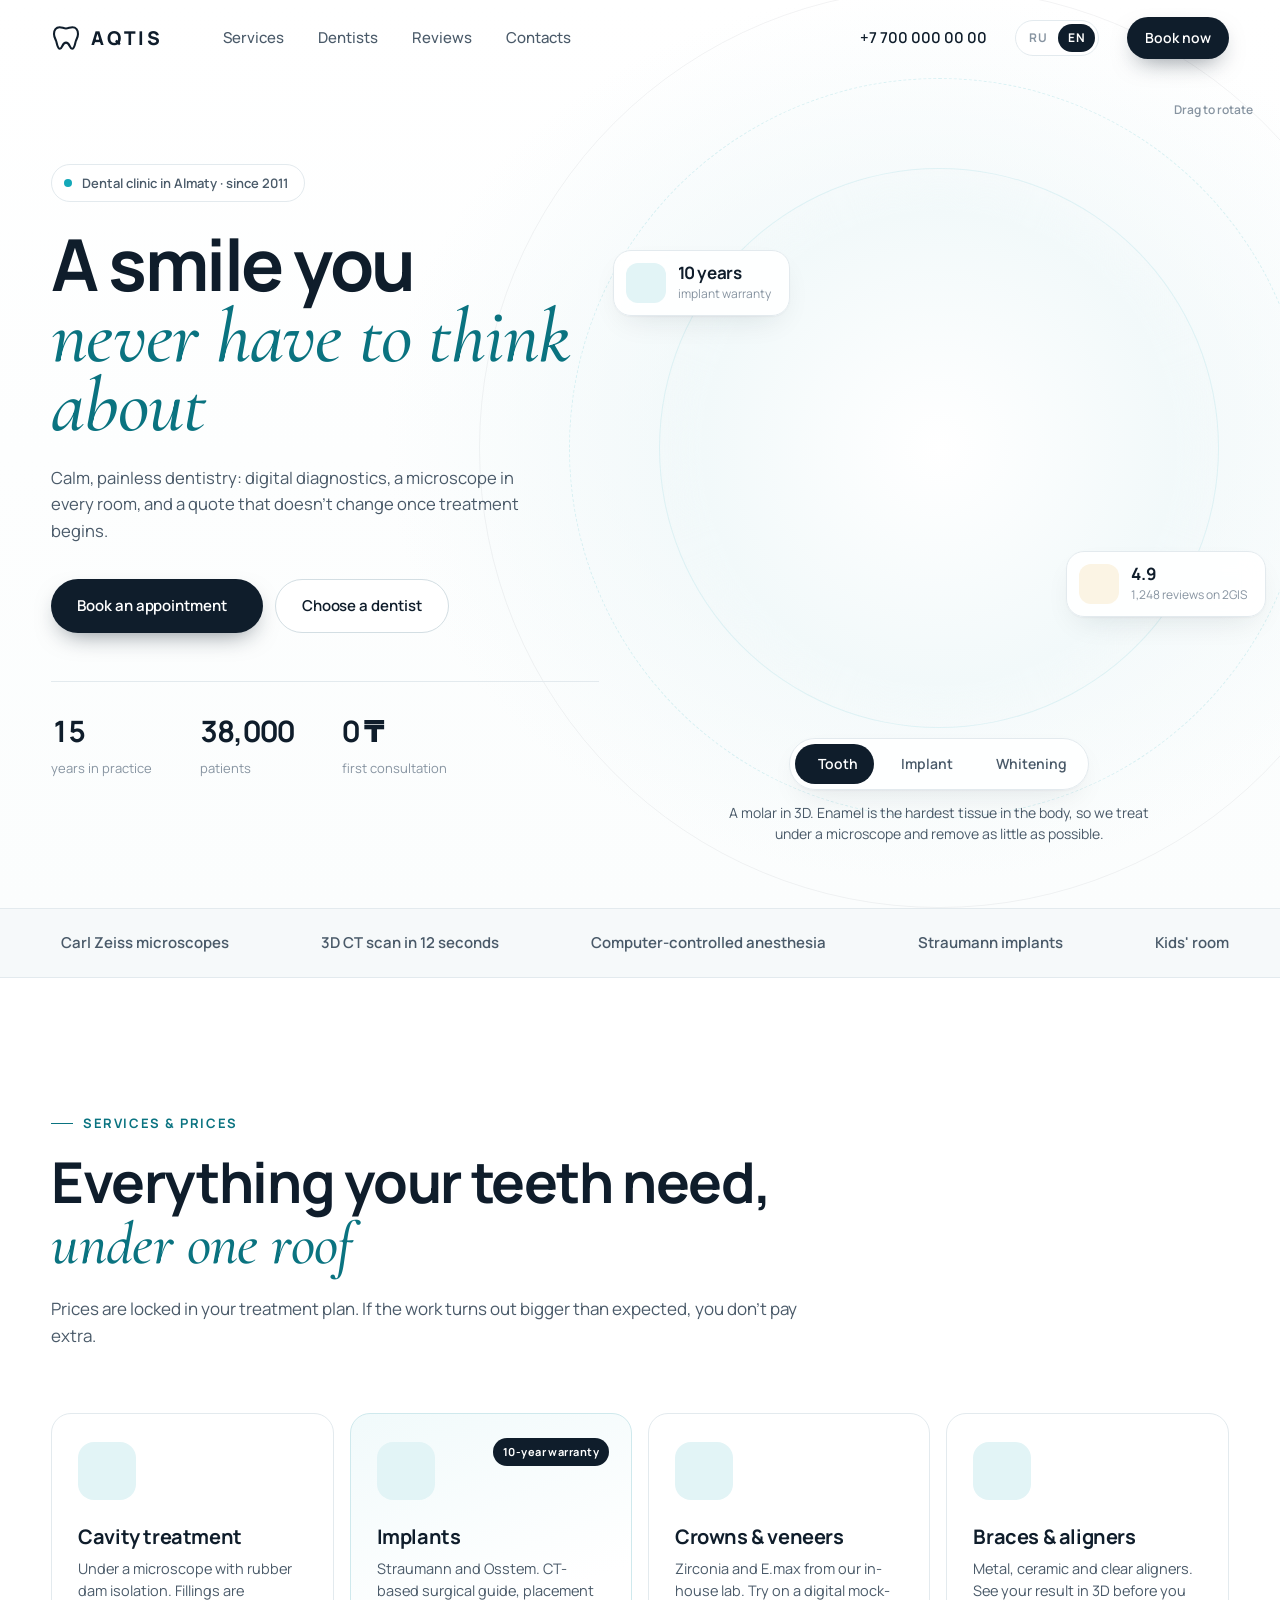
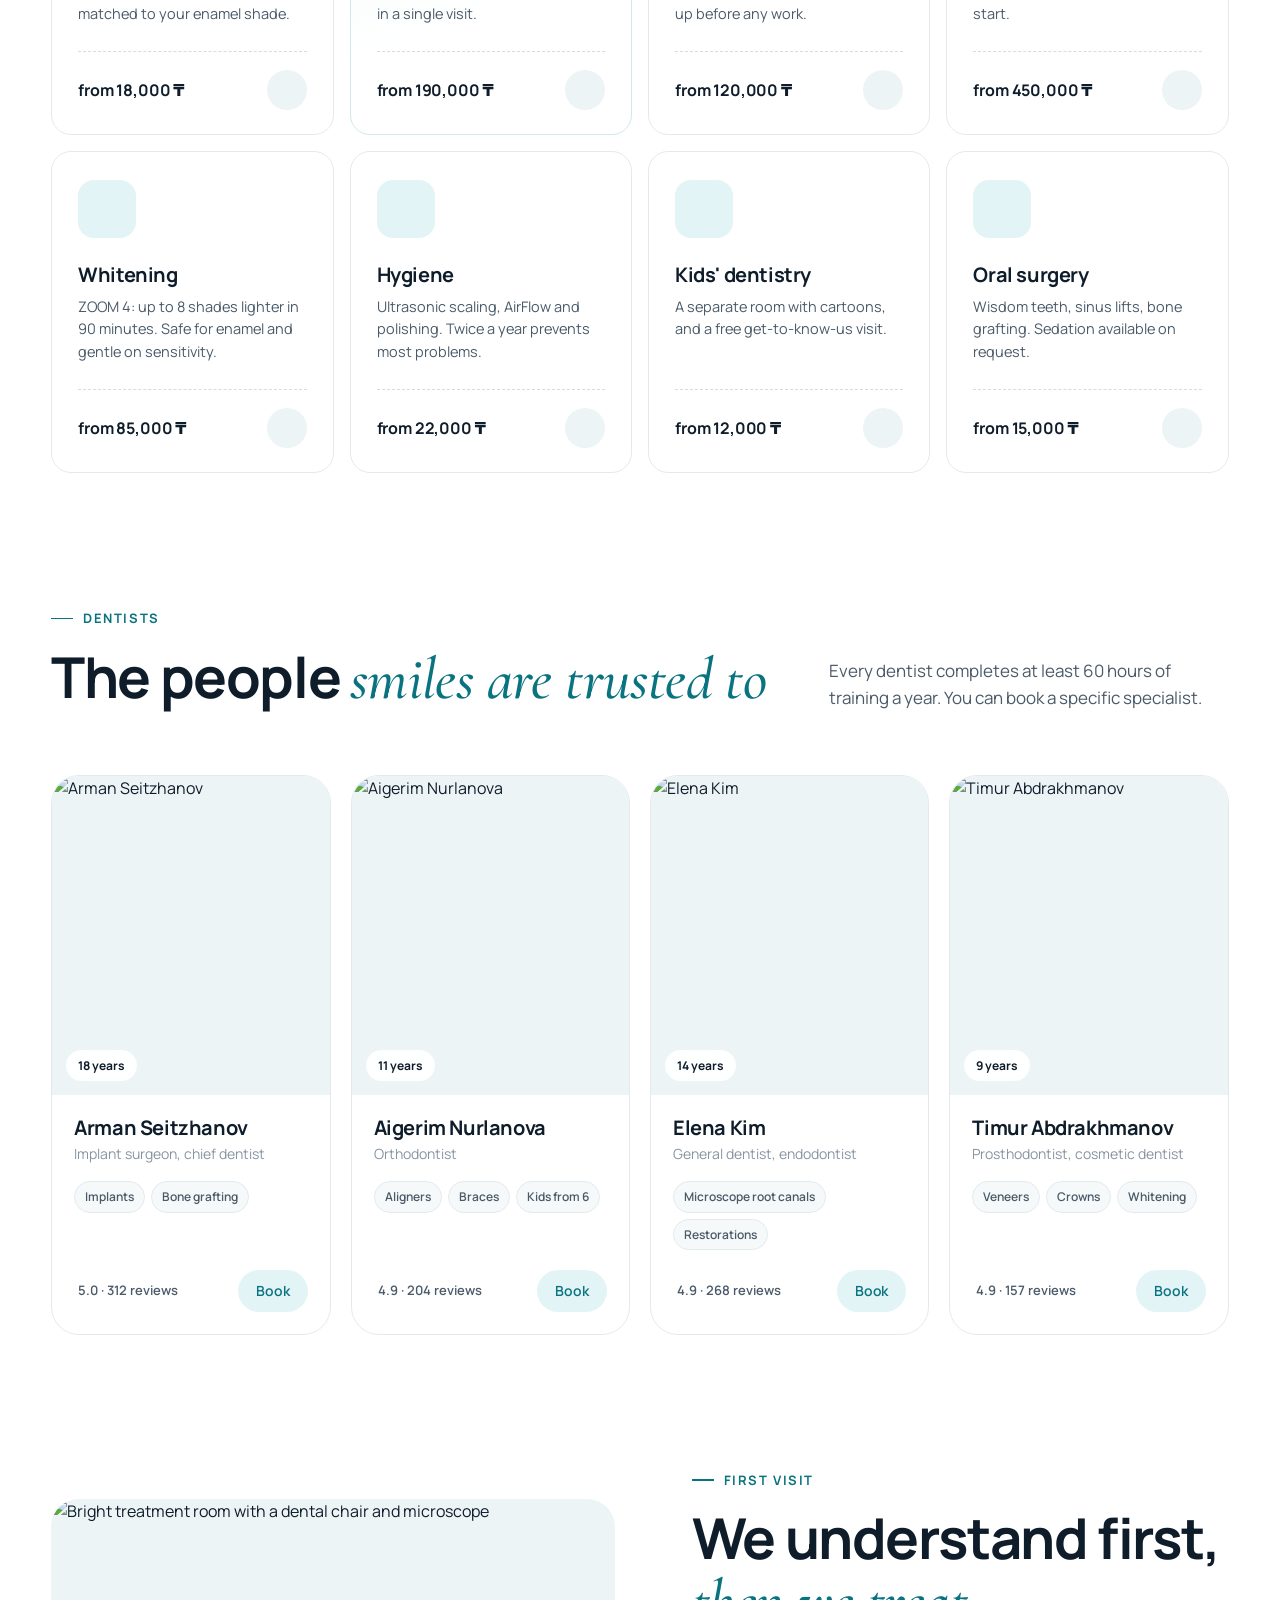
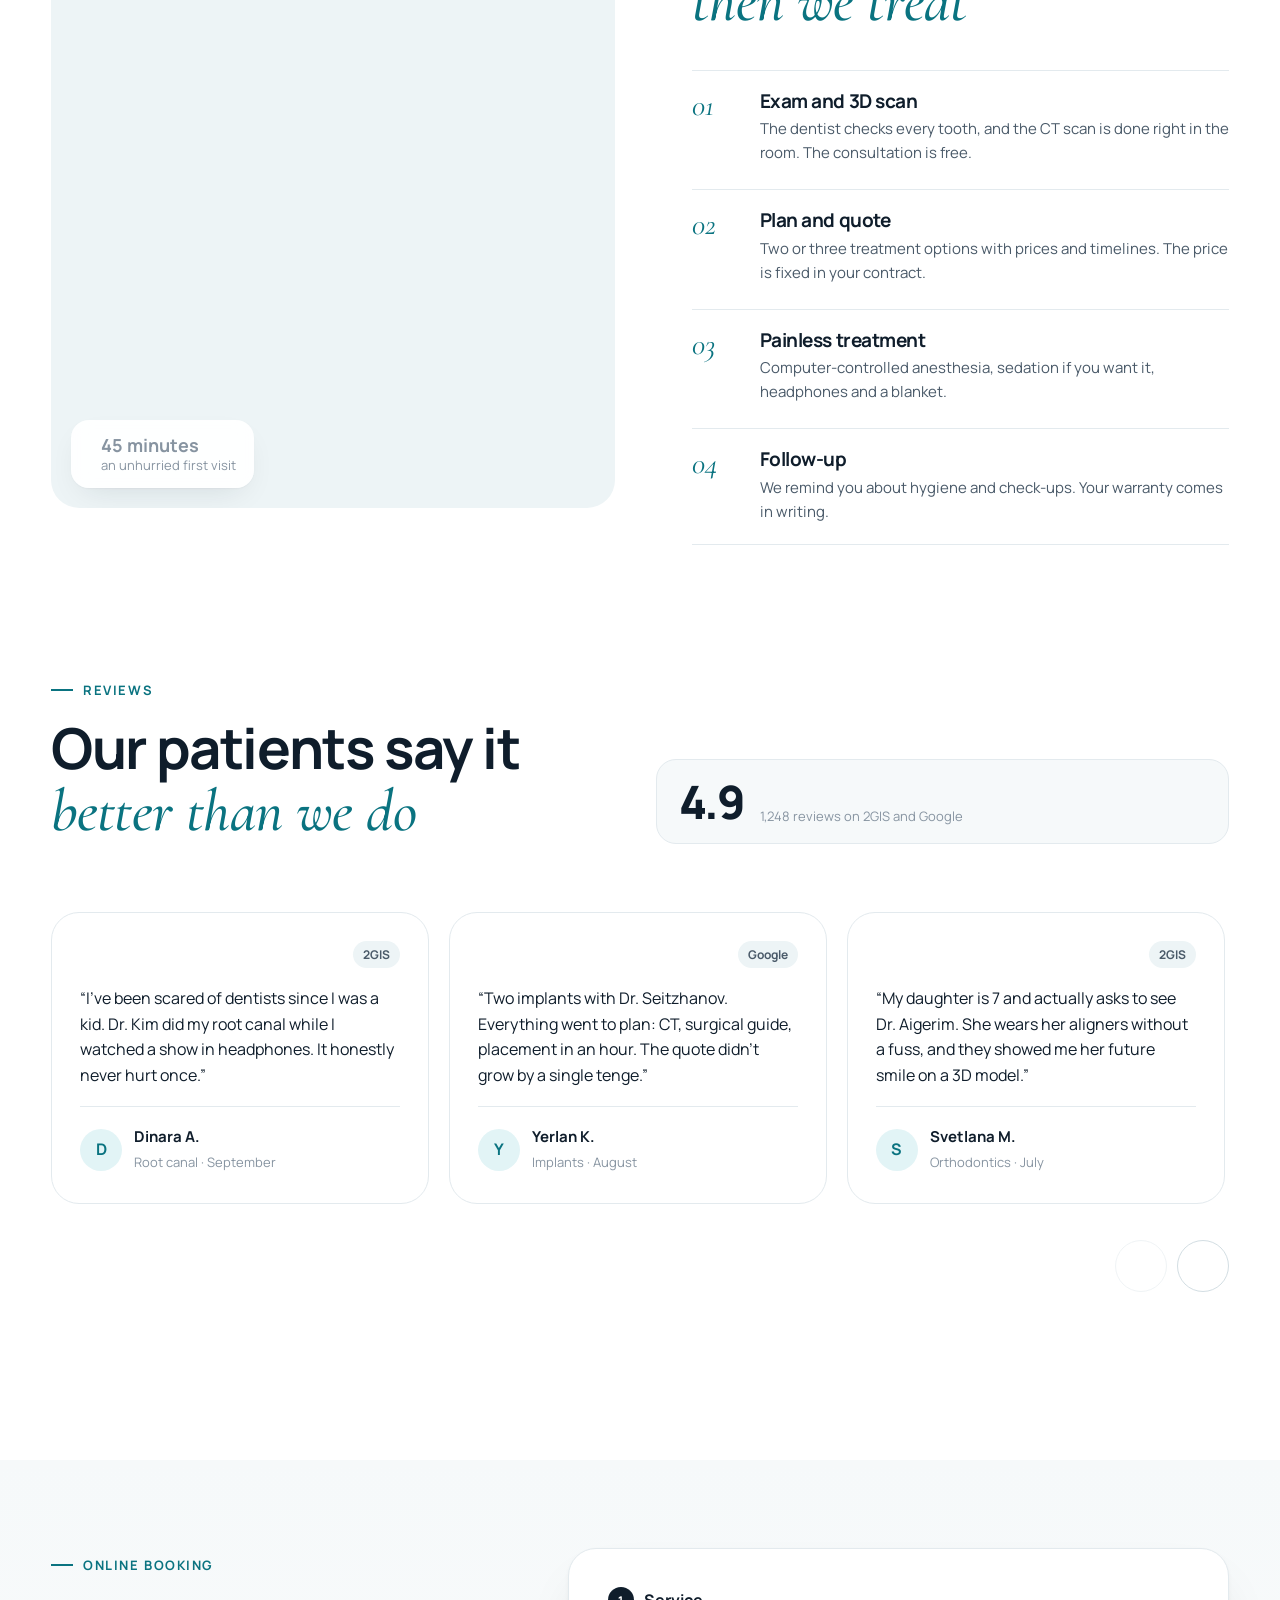
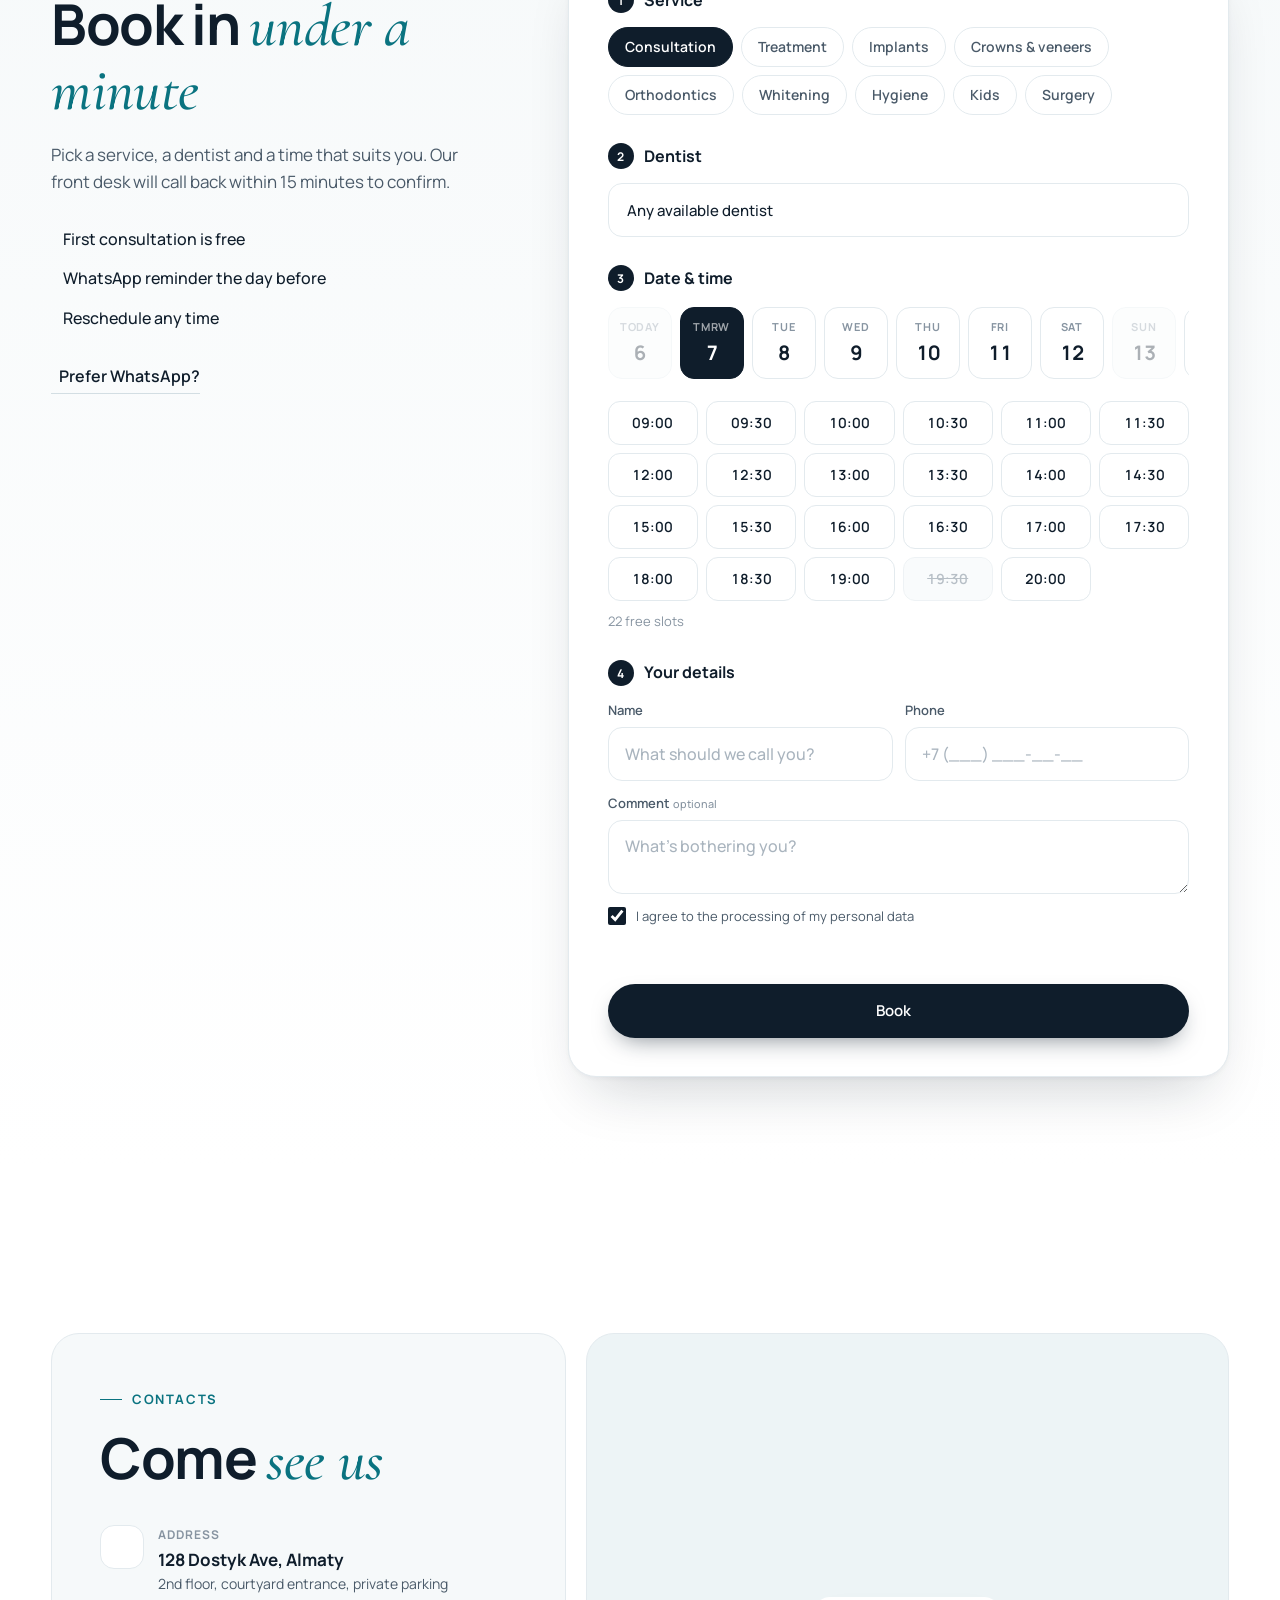
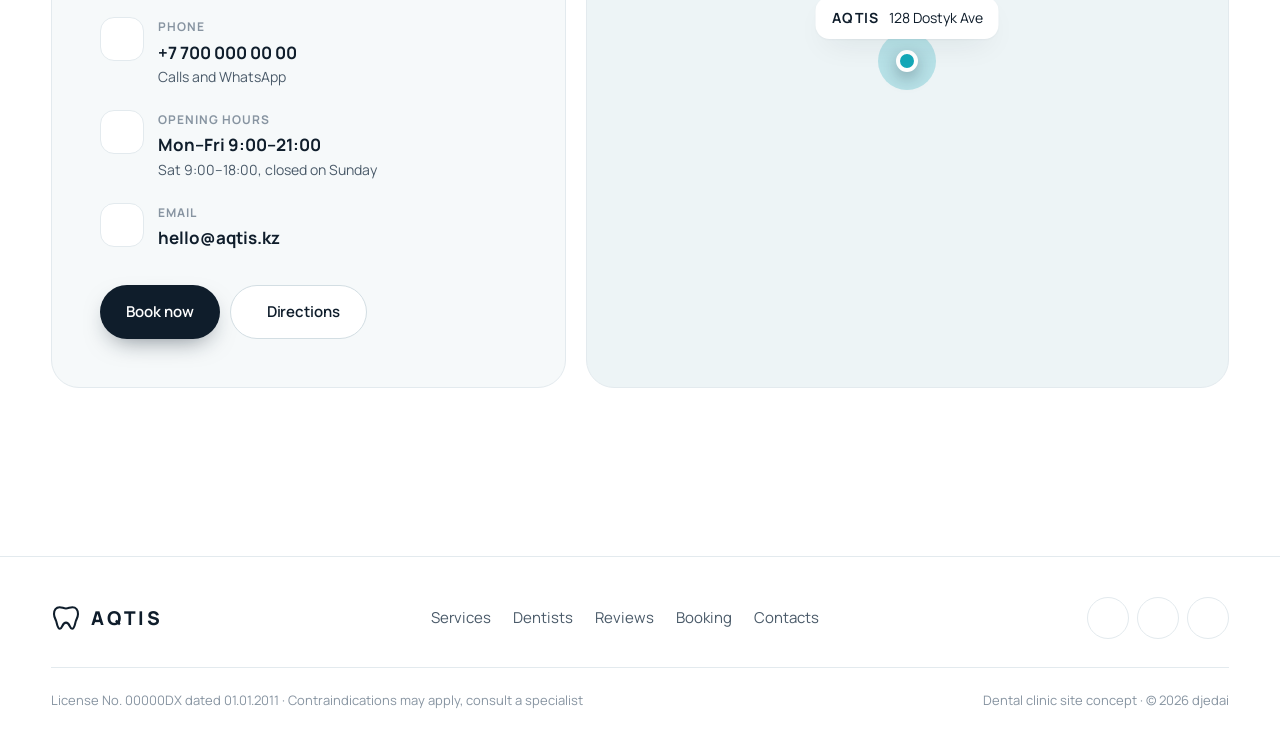
==== commit 1c583c48: "Revert redesign, back to previous version Co-Authored-By: Claude Opus 5.5 <noreply@anthropic.com>" ====
--- a/en/index.html
+++ b/en/index.html
@@ -5,7 +5,7 @@
   <meta name="viewport" content="width=device-width, initial-scale=1, viewport-fit=cover">
   <title>AQTIS · Dental clinic in Almaty</title>
   <meta name="description" content="AQTIS: dental clinic in Almaty. Microscope-assisted treatment, implants with a 10-year warranty, ZOOM whitening. Book a dentist online. Site concept.">
-  <meta name="theme-color" content="#fbfcfc">
+  <meta name="theme-color" content="#ffffff">
   <meta name="robots" content="noindex, nofollow">
   <link rel="alternate" hreflang="ru" href="../">
   <link rel="alternate" hreflang="en" href="./">
@@ -13,7 +13,7 @@
 
   <link rel="preconnect" href="https://fonts.googleapis.com">
   <link rel="preconnect" href="https://fonts.gstatic.com" crossorigin>
-  <link href="https://fonts.googleapis.com/css2?family=Wix+Madefor+Display:wght@400;500;600;700&family=Wix+Madefor+Text:wght@400;500;600;700&display=swap" rel="stylesheet">
+  <link href="https://fonts.googleapis.com/css2?family=Cormorant+Garamond:ital,wght@1,500;1,600&family=Manrope:wght@300;400;500;600;700;800&display=swap" rel="stylesheet">
   <link rel="stylesheet" href="https://unpkg.com/@phosphor-icons/web@2.1.1/src/regular/style.css">
   <link rel="stylesheet" href="https://unpkg.com/@phosphor-icons/web@2.1.1/src/fill/style.css">
   <link rel="stylesheet" href="../css/style.css">
@@ -21,6 +21,7 @@
 <body>
   <a class="skip" href="#main">Skip to content</a>
 
+  <!-- ============ NAV ============ -->
   <header class="nav" id="nav">
     <a href="#top" class="logo" aria-label="AQTIS, home">
       <svg class="logo-mark" viewBox="0 0 32 32" aria-hidden="true"><path d="M9.2 4.5c2.6 0 4.2 1.3 6.8 1.3s4.2-1.3 6.8-1.3c3.9 0 6 3.2 6 7.1 0 3.1-1.3 5-2.3 7.6-1 2.7-1.2 8.3-4 8.3-2.6 0-2.4-6.6-6.5-6.6s-3.9 6.6-6.5 6.6c-2.8 0-3-5.6-4-8.3-1-2.6-2.3-4.5-2.3-7.6 0-3.9 2.1-7.1 6-7.1Z"/></svg>
@@ -32,12 +33,12 @@
       <a href="#reviews">Reviews</a>
       <a href="#contacts">Contacts</a>
     </nav>
-    <a class="nav-phone" href="tel:+77000000000">+7 700 000 00 00</a>
+    <a class="nav-phone" href="tel:+77000000000"><i class="ph ph-phone"></i> +7 700 000 00 00</a>
     <div class="lang" aria-label="Language">
       <a href="../" hreflang="ru" lang="ru">RU</a>
       <a href="./" aria-current="true">EN</a>
     </div>
-    <a href="#booking" class="btn btn-dark btn-sm nav-cta magnetic">Book now</a>
+    <a href="#booking" class="btn btn-dark btn-sm nav-cta">Book now</a>
     <button class="burger" id="burger" aria-label="Open menu" aria-expanded="false" aria-controls="drawer"><span></span><span></span></button>
   </header>
 
@@ -48,213 +49,293 @@
       <a href="#reviews">Reviews</a>
       <a href="#contacts">Contacts</a>
       <a href="tel:+77000000000" class="drawer-phone">+7 700 000 00 00</a>
-      <a href="#booking" class="btn btn-dark">Book now</a>
+      <a href="#booking" class="btn btn-dark">Book an appointment</a>
     </nav>
   </div>
 
   <main id="main">
-    <!-- ============ ИСТОРИЯ С 3D-ЗУБОМ ============ -->
-    <div class="journey" id="journey">
-      <div class="scene-track">
-      <div class="scene" aria-hidden="true">
-        <div class="giant">AQTIS</div>
-        <div class="tooth3d" id="tooth3d"></div>
-        <div class="callouts">
-          <div class="callout" data-ch="1" data-pt="1.0,0.3,c"><i></i><span><b>Enamel</b><em>up to 2.5 mm, never grows back</em></span></div>
-          <div class="callout" data-ch="1" data-pt="0.55,-0.05,c"><i></i><span><b>Dentin</b><em>the core, feels the cold</em></span></div>
-          <div class="callout" data-ch="1" data-pt="0.12,-0.42,c"><i></i><span><b>Pulp</b><em>nerves and vessels</em></span></div>
-          <div class="callout" data-ch="1" data-pt="0.82,-1.45,c"><i></i><span><b>Canals</b><em>treated under a microscope</em></span></div>
-          <div class="callout" data-ch="2" data-side="left" data-pt="-0.95,0.35,0.3"><i></i><span><b>Crown</b><em>zirconia, in-house lab</em></span></div>
-          <div class="callout" data-ch="2" data-side="left" data-pt="-0.22,-1.9,0"><i></i><span><b>Implant</b><em>Straumann, titanium</em></span></div>
-        </div>
-        <svg class="tooth-fallback" viewBox="0 0 200 260"><path fill="#fff" stroke="#d5e1e5" stroke-width="2" d="M52 20c18 0 30 9 48 9s30-9 48-9c27 0 42 22 42 49 0 22-9 35-16 53-7 19-8 58-28 58-18 0-17-46-46-46s-28 46-46 46c-20 0-21-39-28-58C19 104 10 91 10 69c0-27 15-49 42-49Z"/></svg>
-      </div>
-      </div>
-
-      <nav class="rail" id="rail" aria-label="Chapters">
-        <a href="#ch-anatomy" data-ch="1"><span>Anatomy</span></a>
-        <a href="#ch-implant" data-ch="2"><span>Implants</span></a>
-        <a href="#ch-white" data-ch="3"><span>Whitening</span></a>
-      </nav>
-
-      <section class="hero" id="top">
-        <div class="hero-copy">
-          <h1 data-split>Dentistry without&nbsp;fear</h1>
-          <p class="lead">A microscope in every room, digital diagnostics and a quote that never grows once treatment starts.</p>
-          <div class="hero-actions">
-            <a class="btn btn-dark magnetic" href="#booking">Book now <i class="ph ph-arrow-right"></i></a>
-            <a class="btn btn-ghost" href="#doctors">Meet the dentists</a>
-          </div>
+    <!-- ============ HERO ============ -->
+    <section class="hero" id="hero">
+      <span id="top" class="anchor-top"></span>
+      <div class="hero-stage">
+        <div class="halo" aria-hidden="true"><span></span><span></span><span></span></div>
+        <div class="tooth3d" id="tooth3d" aria-label="3D model of a molar, drag to rotate" role="img"></div>
+        <svg class="tooth-fallback" viewBox="0 0 200 260" aria-hidden="true"><defs><linearGradient id="tf" x1="0" y1="0" x2="1" y2="1"><stop offset="0" stop-color="#fff"/><stop offset="1" stop-color="#e3ecef"/></linearGradient></defs><path fill="url(#tf)" stroke="#d5e1e5" stroke-width="2" d="M52 20c18 0 30 9 48 9s30-9 48-9c27 0 42 22 42 49 0 22-9 35-16 53-7 19-8 58-28 58-18 0-17-46-46-46s-28 46-46 46c-20 0-21-39-28-58C19 104 10 91 10 69c0-27 15-49 42-49Z"/></svg>
+
+        <div class="stage-ui">
+          <div class="modes" role="tablist" aria-label="Model view">
+            <button role="tab" class="mode is-active" aria-selected="true" data-mode="natural"><i class="ph ph-tooth"></i> Tooth</button>
+            <button role="tab" class="mode" aria-selected="false" data-mode="implant"><i class="ph ph-screwdriver"></i> Implant</button>
+            <button role="tab" class="mode" aria-selected="false" data-mode="whitening"><i class="ph ph-sparkle"></i> Whitening</button>
+          </div>
+          <p class="stage-caption" id="stageCaption" aria-live="polite">A molar in 3D. Enamel is the hardest tissue in the body, so we treat under a microscope and remove as little as possible.</p>
+          <span class="shade" id="shade" aria-hidden="true">VITA A3.5</span>
         </div>
         <p class="drag-hint" aria-hidden="true"><i class="ph ph-hand-grabbing"></i> Drag to rotate</p>
-      </section>
-
-      <section class="chapter" id="ch-anatomy" data-ch="1">
-        <div class="chapter-inner">
-          <div class="chapter-text">
-            <h2>We save what will never grow back</h2>
-            <p>Enamel does not regenerate. So we work under 25x magnification and remove only the damaged tissue.</p>
-            <dl class="facts">
-              <div><dt>×25</dt><dd>Carl Zeiss microscope magnification</dd></div>
-              <div><dt>1 visit</dt><dd>to treat most cavities</dd></div>
-            </dl>
-          </div>
-        </div>
-      </section>
-
-      <section class="chapter" id="ch-implant" data-ch="2">
-        <div class="chapter-inner is-right">
-          <div class="chapter-text">
-            <h2>A new root made of titanium</h2>
-            <p>Straumann implants placed with a 3D surgical guide, no incisions or stitches. The zirconia crown goes on three months later.</p>
-            <dl class="facts">
-              <div><dt>10 years</dt><dd>warranty, written into your contract</dd></div>
-              <div><dt>40 min</dt><dd>to place one implant</dd></div>
-            </dl>
-          </div>
-        </div>
-      </section>
-
-      <section class="chapter" id="ch-white" data-ch="3">
-        <div class="chapter-inner">
-          <div class="chapter-text">
-            <h2>Up to 8 shades lighter in one visit</h2>
-            <p>ZOOM 4 takes 90 minutes and leaves enamel intact. We pick the final shade on the VITA scale so your smile still looks natural.</p>
-            <div class="shade-scale" id="shadeScale" aria-label="VITA shade scale">
-              <span>A3.5</span><span>A3</span><span>A2</span><span>A1</span><span>B1</span><span>BL3</span><span>BL2</span>
-              <i class="shade-cursor" aria-hidden="true"></i>
-            </div>
-          </div>
-        </div>
-      </section>
-    </div>
-
-    <!-- ============ УСЛУГИ ============ -->
+
+        <div class="float-card fc-1" aria-hidden="true">
+          <span class="fc-ico"><i class="ph ph-shield-check"></i></span>
+          <span><b>10 years</b><small>implant warranty</small></span>
+        </div>
+        <div class="float-card fc-2" aria-hidden="true">
+          <span class="fc-ico"><i class="ph-fill ph-star"></i></span>
+          <span><b>4.9</b><small>1,248 reviews on 2GIS</small></span>
+        </div>
+      </div>
+
+      <div class="hero-copy">
+        <p class="eyebrow"><span class="pulse"></span>Dental clinic in Almaty · since 2011</p>
+        <h1>A smile you <em>never have to think about</em></h1>
+        <p class="lead">Calm, painless dentistry: digital diagnostics, a microscope in every room, and a quote that doesn't change once treatment begins.</p>
+        <div class="hero-actions">
+          <a class="btn btn-dark" href="#booking">Book an appointment <i class="ph ph-arrow-right"></i></a>
+          <a class="btn btn-line" href="#doctors">Choose a dentist</a>
+        </div>
+        <ul class="hero-stats">
+          <li><b data-count="15">15</b><span>years in practice</span></li>
+          <li><b data-count="38000" data-sep>38,000</b><span>patients</span></li>
+          <li><b>0 ₸</b><span>first consultation</span></li>
+        </ul>
+      </div>
+    </section>
+
+    <!-- ============ TRUST ============ -->
+    <section class="trust" aria-label="Technology">
+      <ul>
+        <li><i class="ph ph-microscope"></i>Carl Zeiss microscopes</li>
+        <li><i class="ph ph-cube-focus"></i>3D CT scan in 12 seconds</li>
+        <li><i class="ph ph-syringe"></i>Computer-controlled anesthesia</li>
+        <li><i class="ph ph-certificate"></i>Straumann implants</li>
+        <li><i class="ph ph-baby"></i>Kids' room</li>
+      </ul>
+    </section>
+
+    <!-- ============ SERVICES ============ -->
     <section class="section services" id="services">
-      <h2 class="services-title" data-split>Services and prices</h2>
-      <p class="services-note">Your price is fixed in the treatment plan and stays fixed.</p>
-      <ul class="svc-list" id="svcList">
-        <li><button class="svc" data-service="therapy" data-img="https://images.unsplash.com/photo-1606811951341-756fdd437682?w=640&h=800&fit=crop&q=80">
-          <span class="svc-name">Cavity treatment</span><span class="svc-desc">Under a microscope, shade-matched fillings</span><span class="svc-price">from 18,000 ₸</span><i class="ph ph-arrow-up-right"></i>
-        </button></li>
-        <li><button class="svc" data-service="implant" data-img="https://images.unsplash.com/photo-1593022356769-11f762e25ed9?w=640&h=800&fit=crop&q=80">
-          <span class="svc-name">Implants</span><span class="svc-desc">Straumann and Osstem, 10-year warranty</span><span class="svc-price">from 190,000 ₸</span><i class="ph ph-arrow-up-right"></i>
-        </button></li>
-        <li><button class="svc" data-service="prosthetics" data-img="https://images.unsplash.com/photo-1664529845836-433c172142ca?w=640&h=800&fit=crop&q=80">
-          <span class="svc-name">Crowns and veneers</span><span class="svc-desc">Zirconia and E.max, digital mock-up first</span><span class="svc-price">from 120,000 ₸</span><i class="ph ph-arrow-up-right"></i>
-        </button></li>
-        <li><button class="svc" data-service="ortho" data-img="https://images.unsplash.com/photo-1564420228450-d9a5bc8d6565?w=640&h=800&fit=crop&q=80">
-          <span class="svc-name">Braces and aligners</span><span class="svc-desc">See the result in 3D before you start</span><span class="svc-price">from 450,000 ₸</span><i class="ph ph-arrow-up-right"></i>
-        </button></li>
-        <li><button class="svc" data-service="whitening" data-img="https://images.unsplash.com/photo-1677026010083-78ec7f1b84ed?w=640&h=800&fit=crop&q=80">
-          <span class="svc-name">Whitening</span><span class="svc-desc">ZOOM 4, up to 8 shades in 90 minutes</span><span class="svc-price">from 85,000 ₸</span><i class="ph ph-arrow-up-right"></i>
-        </button></li>
-        <li><button class="svc" data-service="hygiene" data-img="https://images.unsplash.com/photo-1607613009820-a29f7bb81c04?w=640&h=800&fit=crop&q=80">
-          <span class="svc-name">Hygiene</span><span class="svc-desc">Ultrasonic scaling, AirFlow, polishing</span><span class="svc-price">from 22,000 ₸</span><i class="ph ph-arrow-up-right"></i>
-        </button></li>
-        <li><button class="svc" data-service="kids" data-img="https://images.unsplash.com/photo-1631051103633-24959376b92d?w=640&h=800&fit=crop&q=80">
-          <span class="svc-name">Kids&#39; dentistry</span><span class="svc-desc">Own room, first visit free</span><span class="svc-price">from 12,000 ₸</span><i class="ph ph-arrow-up-right"></i>
-        </button></li>
-        <li><button class="svc" data-service="surgery" data-img="https://images.unsplash.com/photo-1588776813941-dcf9c55e84d2?w=640&h=800&fit=crop&q=80">
-          <span class="svc-name">Oral surgery</span><span class="svc-desc">Wisdom teeth, sinus lifts, sedation</span><span class="svc-price">from 15,000 ₸</span><i class="ph ph-arrow-up-right"></i>
-        </button></li>
-      </ul>
-      <div class="svc-float" id="svcFloat" aria-hidden="true"><img alt="" id="svcFloatImg"></div>
-    </section>
-
-    <!-- ============ ВРАЧИ ============ -->
+      <div class="section-head" data-reveal>
+        <p class="kicker">Services &amp; prices</p>
+        <h2>Everything your teeth need, <em>under one roof</em></h2>
+        <p class="sub">Prices are locked in your treatment plan. If the work turns out bigger than expected, you don't pay extra.</p>
+      </div>
+      <div class="svc-grid">
+        <article class="svc" data-reveal>
+          <i class="ph ph-first-aid-kit svc-ico"></i>
+          <h3>Cavity treatment</h3>
+          <p>Under a microscope with rubber dam isolation. Fillings are matched to your enamel shade.</p>
+          <div class="svc-foot"><span class="price">from 18,000 ₸</span><button class="svc-book" data-service="therapy" aria-label="Book: cavity treatment"><i class="ph ph-arrow-up-right"></i></button></div>
+        </article>
+        <article class="svc svc-feature" data-reveal>
+          <i class="ph ph-screwdriver svc-ico"></i>
+          <h3>Implants</h3>
+          <p>Straumann and Osstem. CT-based surgical guide, placement in a single visit.</p>
+          <div class="svc-foot"><span class="price">from 190,000 ₸</span><button class="svc-book" data-service="implant" aria-label="Book: implants"><i class="ph ph-arrow-up-right"></i></button></div>
+          <span class="svc-tag">10-year warranty</span>
+        </article>
+        <article class="svc" data-reveal>
+          <i class="ph ph-crown-simple svc-ico"></i>
+          <h3>Crowns &amp; veneers</h3>
+          <p>Zirconia and E.max from our in-house lab. Try on a digital mock-up before any work.</p>
+          <div class="svc-foot"><span class="price">from 120,000 ₸</span><button class="svc-book" data-service="prosthetics" aria-label="Book: crowns and veneers"><i class="ph ph-arrow-up-right"></i></button></div>
+        </article>
+        <article class="svc" data-reveal>
+          <i class="ph ph-align-center-horizontal-simple svc-ico"></i>
+          <h3>Braces &amp; aligners</h3>
+          <p>Metal, ceramic and clear aligners. See your result in 3D before you start.</p>
+          <div class="svc-foot"><span class="price">from 450,000 ₸</span><button class="svc-book" data-service="ortho" aria-label="Book: braces and aligners"><i class="ph ph-arrow-up-right"></i></button></div>
+        </article>
+        <article class="svc" data-reveal>
+          <i class="ph ph-sparkle svc-ico"></i>
+          <h3>Whitening</h3>
+          <p>ZOOM 4: up to 8 shades lighter in 90 minutes. Safe for enamel and gentle on sensitivity.</p>
+          <div class="svc-foot"><span class="price">from 85,000 ₸</span><button class="svc-book" data-service="whitening" aria-label="Book: whitening"><i class="ph ph-arrow-up-right"></i></button></div>
+        </article>
+        <article class="svc" data-reveal>
+          <i class="ph ph-drop svc-ico"></i>
+          <h3>Hygiene</h3>
+          <p>Ultrasonic scaling, AirFlow and polishing. Twice a year prevents most problems.</p>
+          <div class="svc-foot"><span class="price">from 22,000 ₸</span><button class="svc-book" data-service="hygiene" aria-label="Book: hygiene"><i class="ph ph-arrow-up-right"></i></button></div>
+        </article>
+        <article class="svc" data-reveal>
+          <i class="ph ph-smiley svc-ico"></i>
+          <h3>Kids' dentistry</h3>
+          <p>A separate room with cartoons, and a free get-to-know-us visit.</p>
+          <div class="svc-foot"><span class="price">from 12,000 ₸</span><button class="svc-book" data-service="kids" aria-label="Book: kids' dentistry"><i class="ph ph-arrow-up-right"></i></button></div>
+        </article>
+        <article class="svc" data-reveal>
+          <i class="ph ph-scissors svc-ico"></i>
+          <h3>Oral surgery</h3>
+          <p>Wisdom teeth, sinus lifts, bone grafting. Sedation available on request.</p>
+          <div class="svc-foot"><span class="price">from 15,000 ₸</span><button class="svc-book" data-service="surgery" aria-label="Book: oral surgery"><i class="ph ph-arrow-up-right"></i></button></div>
+        </article>
+      </div>
+    </section>
+
+    <!-- ============ DOCTORS ============ -->
     <section class="section doctors" id="doctors">
-      <h2 data-split>Dentists patients come back to</h2>
-      <div class="doc-switch">
-        <div class="doc-portrait" id="docPortrait">
-          <img src="https://images.unsplash.com/photo-1612349317150-e413f6a5b16d?w=900&h=1100&fit=crop&crop=faces&q=80" alt="Arman Seitzhanov" class="is-on" data-for="arman" width="900" height="1100" loading="lazy">
-          <img src="https://images.unsplash.com/photo-1594824476967-48c8b964273f?w=900&h=1100&fit=crop&crop=faces&q=80" alt="Aigerim Nurlanova" data-for="aigerim" width="900" height="1100" loading="lazy">
-          <img src="https://images.unsplash.com/photo-1559839734-2b71ea197ec2?w=900&h=1100&fit=crop&crop=faces&q=80" alt="Elena Kim" data-for="elena" width="900" height="1100" loading="lazy">
-          <img src="https://images.unsplash.com/photo-1622253692010-333f2da6031d?w=900&h=1100&fit=crop&crop=faces&q=80" alt="Timur Abdrakhmanov" data-for="timur" width="900" height="1100" loading="lazy">
-        </div>
-        <ul class="doc-list" role="tablist" aria-label="Dentists">
-          <li class="doc is-open" data-doc="arman">
-            <button class="doc-name" role="tab" aria-selected="true">Arman Seitzhanov</button>
-            <div class="doc-more"><div class="doc-more-inner">
-              <p class="doc-role">Implant surgeon and chief dentist. 18 years in practice, more than 4,000 implants placed.</p>
-              <div class="doc-meta"><span><i class="ph-fill ph-star"></i> 5.0 · 312 reviews</span><button class="btn btn-soft btn-sm" data-doctor="arman">Book this dentist</button></div>
-            </div></div>
-          </li>
-          <li class="doc" data-doc="aigerim">
-            <button class="doc-name" role="tab" aria-selected="false">Aigerim Nurlanova</button>
-            <div class="doc-more"><div class="doc-more-inner">
-              <p class="doc-role">Orthodontist. 11 years in practice, aligners and braces for adults and kids from age six.</p>
-              <div class="doc-meta"><span><i class="ph-fill ph-star"></i> 4.9 · 204 reviews</span><button class="btn btn-soft btn-sm" data-doctor="aigerim">Book this dentist</button></div>
-            </div></div>
-          </li>
-          <li class="doc" data-doc="elena">
-            <button class="doc-name" role="tab" aria-selected="false">Elena Kim</button>
-            <div class="doc-more"><div class="doc-more-inner">
-              <p class="doc-role">General dentist and endodontist. 14 years in practice, microscope root canals and fine restorations.</p>
-              <div class="doc-meta"><span><i class="ph-fill ph-star"></i> 4.9 · 268 reviews</span><button class="btn btn-soft btn-sm" data-doctor="elena">Book this dentist</button></div>
-            </div></div>
-          </li>
-          <li class="doc" data-doc="timur">
-            <button class="doc-name" role="tab" aria-selected="false">Timur Abdrakhmanov</button>
-            <div class="doc-more"><div class="doc-more-inner">
-              <p class="doc-role">Prosthodontist and cosmetic dentist. 9 years in practice, veneers, crowns and whitening.</p>
-              <div class="doc-meta"><span><i class="ph-fill ph-star"></i> 4.9 · 157 reviews</span><button class="btn btn-soft btn-sm" data-doctor="timur">Book this dentist</button></div>
-            </div></div>
-          </li>
+      <div class="section-head split" data-reveal>
+        <div>
+          <p class="kicker">Dentists</p>
+          <h2>The people <em>smiles are trusted to</em></h2>
+        </div>
+        <p class="sub">Every dentist completes at least 60 hours of training a year. You can book a specific specialist.</p>
+      </div>
+      <div class="doc-grid">
+        <article class="doc" data-reveal>
+          <figure class="doc-photo">
+            <img src="https://images.unsplash.com/photo-1612349317150-e413f6a5b16d?w=700&h=860&fit=crop&crop=faces&q=80" alt="Arman Seitzhanov" loading="lazy" width="700" height="860">
+            <span class="doc-exp">18 years</span>
+          </figure>
+          <div class="doc-body">
+            <h3>Arman Seitzhanov</h3>
+            <p class="doc-role">Implant surgeon, chief dentist</p>
+            <ul class="doc-tags"><li>Implants</li><li>Bone grafting</li></ul>
+            <div class="doc-foot">
+              <span class="doc-rate"><i class="ph-fill ph-star"></i> 5.0 · 312 reviews</span>
+              <button class="btn btn-soft btn-sm" data-doctor="arman">Book</button>
+            </div>
+          </div>
+        </article>
+        <article class="doc" data-reveal>
+          <figure class="doc-photo">
+            <img src="https://images.unsplash.com/photo-1594824476967-48c8b964273f?w=700&h=860&fit=crop&crop=faces&q=80" alt="Aigerim Nurlanova" loading="lazy" width="700" height="860">
+            <span class="doc-exp">11 years</span>
+          </figure>
+          <div class="doc-body">
+            <h3>Aigerim Nurlanova</h3>
+            <p class="doc-role">Orthodontist</p>
+            <ul class="doc-tags"><li>Aligners</li><li>Braces</li><li>Kids from 6</li></ul>
+            <div class="doc-foot">
+              <span class="doc-rate"><i class="ph-fill ph-star"></i> 4.9 · 204 reviews</span>
+              <button class="btn btn-soft btn-sm" data-doctor="aigerim">Book</button>
+            </div>
+          </div>
+        </article>
+        <article class="doc" data-reveal>
+          <figure class="doc-photo">
+            <img src="https://images.unsplash.com/photo-1559839734-2b71ea197ec2?w=700&h=860&fit=crop&crop=faces&q=80" alt="Elena Kim" loading="lazy" width="700" height="860">
+            <span class="doc-exp">14 years</span>
+          </figure>
+          <div class="doc-body">
+            <h3>Elena Kim</h3>
+            <p class="doc-role">General dentist, endodontist</p>
+            <ul class="doc-tags"><li>Microscope root canals</li><li>Restorations</li></ul>
+            <div class="doc-foot">
+              <span class="doc-rate"><i class="ph-fill ph-star"></i> 4.9 · 268 reviews</span>
+              <button class="btn btn-soft btn-sm" data-doctor="elena">Book</button>
+            </div>
+          </div>
+        </article>
+        <article class="doc" data-reveal>
+          <figure class="doc-photo">
+            <img src="https://images.unsplash.com/photo-1622253692010-333f2da6031d?w=700&h=860&fit=crop&crop=faces&q=80" alt="Timur Abdrakhmanov" loading="lazy" width="700" height="860">
+            <span class="doc-exp">9 years</span>
+          </figure>
+          <div class="doc-body">
+            <h3>Timur Abdrakhmanov</h3>
+            <p class="doc-role">Prosthodontist, cosmetic dentist</p>
+            <ul class="doc-tags"><li>Veneers</li><li>Crowns</li><li>Whitening</li></ul>
+            <div class="doc-foot">
+              <span class="doc-rate"><i class="ph-fill ph-star"></i> 4.9 · 157 reviews</span>
+              <button class="btn btn-soft btn-sm" data-doctor="timur">Book</button>
+            </div>
+          </div>
+        </article>
+      </div>
+    </section>
+
+    <!-- ============ FIRST VISIT ============ -->
+    <section class="section visit">
+      <div class="visit-media" data-reveal>
+        <img src="https://images.unsplash.com/photo-1629909613654-28e377c37b09?w=1200&q=80" alt="Bright treatment room with a dental chair and microscope" loading="lazy" width="1200" height="800">
+        <div class="visit-badge"><i class="ph ph-clock"></i><span><b>45 minutes</b>an unhurried first visit</span></div>
+      </div>
+      <div class="visit-copy" data-reveal>
+        <p class="kicker">First visit</p>
+        <h2>We understand first, <em>then we treat</em></h2>
+        <ol class="steps">
+          <li><span>01</span><div><h3>Exam and 3D scan</h3><p>The dentist checks every tooth, and the CT scan is done right in the room. The consultation is free.</p></div></li>
+          <li><span>02</span><div><h3>Plan and quote</h3><p>Two or three treatment options with prices and timelines. The price is fixed in your contract.</p></div></li>
+          <li><span>03</span><div><h3>Painless treatment</h3><p>Computer-controlled anesthesia, sedation if you want it, headphones and a blanket.</p></div></li>
+          <li><span>04</span><div><h3>Follow-up</h3><p>We remind you about hygiene and check-ups. Your warranty comes in writing.</p></div></li>
+        </ol>
+      </div>
+    </section>
+
+    <!-- ============ REVIEWS ============ -->
+    <section class="section reviews" id="reviews">
+      <div class="section-head split" data-reveal>
+        <div>
+          <p class="kicker">Reviews</p>
+          <h2>Our patients say it <em>better than we do</em></h2>
+        </div>
+        <div class="rating-sum">
+          <div class="rs-score">4.9</div>
+          <div>
+            <div class="stars" aria-label="4.9 out of 5"><i class="ph-fill ph-star"></i><i class="ph-fill ph-star"></i><i class="ph-fill ph-star"></i><i class="ph-fill ph-star"></i><i class="ph-fill ph-star"></i></div>
+            <p>1,248 reviews on 2GIS and Google</p>
+          </div>
+        </div>
+      </div>
+
+      <div class="rev-wrap" data-reveal>
+        <div class="rev-track" id="revTrack" tabindex="0" aria-label="Patient reviews">
+          <article class="rev">
+            <div class="rev-top"><div class="stars sm"><i class="ph-fill ph-star"></i><i class="ph-fill ph-star"></i><i class="ph-fill ph-star"></i><i class="ph-fill ph-star"></i><i class="ph-fill ph-star"></i></div><span class="rev-src">2GIS</span></div>
+            <p>“I've been scared of dentists since I was a kid. Dr. Kim did my root canal while I watched a show in headphones. It honestly never hurt once.”</p>
+            <footer><span class="ava">D</span><div><b>Dinara A.</b><small>Root canal · September</small></div></footer>
+          </article>
+          <article class="rev">
+            <div class="rev-top"><div class="stars sm"><i class="ph-fill ph-star"></i><i class="ph-fill ph-star"></i><i class="ph-fill ph-star"></i><i class="ph-fill ph-star"></i><i class="ph-fill ph-star"></i></div><span class="rev-src">Google</span></div>
+            <p>“Two implants with Dr. Seitzhanov. Everything went to plan: CT, surgical guide, placement in an hour. The quote didn't grow by a single tenge.”</p>
+            <footer><span class="ava">Y</span><div><b>Yerlan K.</b><small>Implants · August</small></div></footer>
+          </article>
+          <article class="rev">
+            <div class="rev-top"><div class="stars sm"><i class="ph-fill ph-star"></i><i class="ph-fill ph-star"></i><i class="ph-fill ph-star"></i><i class="ph-fill ph-star"></i><i class="ph-fill ph-star"></i></div><span class="rev-src">2GIS</span></div>
+            <p>“My daughter is 7 and actually asks to see Dr. Aigerim. She wears her aligners without a fuss, and they showed me her future smile on a 3D model.”</p>
+            <footer><span class="ava">S</span><div><b>Svetlana M.</b><small>Orthodontics · July</small></div></footer>
+          </article>
+          <article class="rev">
+            <div class="rev-top"><div class="stars sm"><i class="ph-fill ph-star"></i><i class="ph-fill ph-star"></i><i class="ph-fill ph-star"></i><i class="ph-fill ph-star"></i><i class="ph-fill ph-star"></i></div><span class="rev-src">Google</span></div>
+            <p>“Veneers on 8 teeth. First we tried on a digital mock-up and I tweaked the shape. They look so natural that nobody believes they're veneers.”</p>
+            <footer><span class="ava">A</span><div><b>Aliya T.</b><small>Veneers · June</small></div></footer>
+          </article>
+          <article class="rev">
+            <div class="rev-top"><div class="stars sm"><i class="ph-fill ph-star"></i><i class="ph-fill ph-star"></i><i class="ph-fill ph-star"></i><i class="ph-fill ph-star"></i><i class="ph ph-star"></i></div><span class="rev-src">2GIS</span></div>
+            <p>“ZOOM whitening, 6 shades lighter. A couple of days of sensitivity, but the dentist warned me and gave me a gel. Booking my cleaning next.”</p>
+            <footer><span class="ava">M</span><div><b>Madina Zh.</b><small>Whitening · May</small></div></footer>
+          </article>
+          <article class="rev">
+            <div class="rev-top"><div class="stars sm"><i class="ph-fill ph-star"></i><i class="ph-fill ph-star"></i><i class="ph-fill ph-star"></i><i class="ph-fill ph-star"></i><i class="ph-fill ph-star"></i></div><span class="rev-src">Google</span></div>
+            <p>“Wisdom tooth out under sedation. I woke up and it was already over. That evening a nurse called to ask how I was feeling. Nice touch.”</p>
+            <footer><span class="ava">R</span><div><b>Ruslan B.</b><small>Oral surgery · April</small></div></footer>
+          </article>
+        </div>
+        <div class="rev-nav">
+          <button class="icon-btn" id="revPrev" aria-label="Previous reviews"><i class="ph ph-arrow-left"></i></button>
+          <button class="icon-btn" id="revNext" aria-label="Next reviews"><i class="ph ph-arrow-right"></i></button>
+        </div>
+      </div>
+    </section>
+
+    <!-- ============ BOOKING ============ -->
+    <section class="section booking" id="booking">
+      <div class="booking-info" data-reveal>
+        <p class="kicker">Online booking</p>
+        <h2>Book in <em>under a minute</em></h2>
+        <p class="sub">Pick a service, a dentist and a time that suits you. Our front desk will call back within 15 minutes to confirm.</p>
+        <ul class="perks">
+          <li><i class="ph ph-check-circle"></i>First consultation is free</li>
+          <li><i class="ph ph-check-circle"></i>WhatsApp reminder the day before</li>
+          <li><i class="ph ph-check-circle"></i>Reschedule any time</li>
         </ul>
-      </div>
-    </section>
-
-    <!-- ============ ОТЗЫВЫ ============ -->
-    <section class="section reviews" id="reviews">
-      <div class="score">
-        <div class="score-num" data-count="4.9">4.9</div>
-        <div class="stars" aria-label="4.9 out of 5"><i class="ph-fill ph-star"></i><i class="ph-fill ph-star"></i><i class="ph-fill ph-star"></i><i class="ph-fill ph-star"></i><i class="ph-fill ph-star"></i></div>
-        <p>1,248 reviews on 2GIS and Google</p>
-      </div>
-      <div class="quotes" id="quotes" aria-roledescription="carousel" aria-label="Patient reviews">
-        <div class="quote-stage">
-          <figure class="quote is-on">
-            <blockquote>“Scared of dentists since childhood. They did my root canal while I watched a show in headphones. It never hurt once.”</blockquote>
-            <figcaption><b>Dinara A.</b> root canal, 2GIS</figcaption>
-          </figure>
-          <figure class="quote">
-            <blockquote>“Two implants, exactly to plan: CT, guide, placed in an hour. The quote didn&#39;t grow by a single tenge.”</blockquote>
-            <figcaption><b>Yerlan K.</b> implants, Google</figcaption>
-          </figure>
-          <figure class="quote">
-            <blockquote>“My daughter is 7 and asks to see Aigerim. She wears her aligners without a fuss, and we saw her future smile in 3D.”</blockquote>
-            <figcaption><b>Svetlana M.</b> orthodontics, 2GIS</figcaption>
-          </figure>
-          <figure class="quote">
-            <blockquote>“Veneers on 8 teeth. I tried a digital mock-up first and tweaked the shape. Nobody believes they aren&#39;t my own teeth.”</blockquote>
-            <figcaption><b>Aliya T.</b> veneers, Google</figcaption>
-          </figure>
-          <figure class="quote">
-            <blockquote>“Wisdom tooth out under sedation. I woke up and it was over. That evening they called to check on me.”</blockquote>
-            <figcaption><b>Ruslan B.</b> oral surgery, Google</figcaption>
-          </figure>
-        </div>
-        <div class="quote-nav">
-          <div class="quote-bars" id="quoteBars"></div>
-          <button class="icon-btn" id="qPrev" aria-label="Previous review"><i class="ph ph-arrow-left"></i></button>
-          <button class="icon-btn" id="qNext" aria-label="Next review"><i class="ph ph-arrow-right"></i></button>
-        </div>
-      </div>
-    </section>
-
-    <!-- ============ ЗАПИСЬ ============ -->
-    <section class="section booking" id="booking">
-      <div class="booking-head">
-        <h2 data-split>Book online</h2>
-        <p>Our front desk calls back within 15 minutes to confirm. Your first consultation is free.</p>
-      </div>
-
-      <div class="booking-grid">
-        <form id="bookingForm" class="booking-form" novalidate>
+        <a class="wa-link" id="waLink" href="https://wa.me/77000000000" target="_blank" rel="noopener"><i class="ph ph-whatsapp-logo"></i> Prefer WhatsApp?</a>
+      </div>
+
+      <div class="booking-card" data-reveal>
+        <form id="bookingForm" novalidate>
           <fieldset class="field">
-            <legend>Service</legend>
-            <div class="chips">
+            <legend><span class="num">1</span>Service</legend>
+            <div class="chips" id="serviceChips">
               <label class="chip"><input type="radio" name="service" value="consult" checked><span>Consultation</span></label>
               <label class="chip"><input type="radio" name="service" value="therapy"><span>Treatment</span></label>
               <label class="chip"><input type="radio" name="service" value="implant"><span>Implants</span></label>
@@ -268,91 +349,83 @@
           </fieldset>
 
           <div class="field">
-            <label class="legend" for="doctorSelect">Dentist</label>
+            <label class="legend" for="doctorSelect"><span class="num">2</span>Dentist</label>
             <div class="select">
               <select id="doctorSelect" name="doctor">
                 <option value="any">Any available dentist</option>
-                <option value="arman">Arman Seitzhanov, implants</option>
-                <option value="aigerim">Aigerim Nurlanova, orthodontist</option>
-                <option value="elena">Elena Kim, general dentist</option>
-                <option value="timur">Timur Abdrakhmanov, prosthodontist</option>
+                <option value="arman">Arman Seitzhanov · implants</option>
+                <option value="aigerim">Aigerim Nurlanova · orthodontist</option>
+                <option value="elena">Elena Kim · general dentist</option>
+                <option value="timur">Timur Abdrakhmanov · prosthodontist</option>
               </select>
               <i class="ph ph-caret-down"></i>
             </div>
           </div>
 
           <fieldset class="field">
-            <legend>Date and time</legend>
+            <legend><span class="num">3</span>Date &amp; time</legend>
             <div class="dates" id="dates" role="radiogroup" aria-label="Date"></div>
             <div class="times" id="times" role="radiogroup" aria-label="Time"></div>
             <p class="hint" id="slotHint"></p>
           </fieldset>
 
           <fieldset class="field">
-            <legend>Your details</legend>
+            <legend><span class="num">4</span>Your details</legend>
             <div class="row2">
               <label class="input"><span>Name</span><input name="name" autocomplete="given-name" placeholder="What should we call you?" required></label>
               <label class="input"><span>Phone</span><input name="phone" type="tel" inputmode="tel" autocomplete="tel" placeholder="+7 (___) ___-__-__" required></label>
             </div>
-            <label class="input"><span>Comment, if any</span><textarea name="comment" rows="2" placeholder="What is bothering you?"></textarea></label>
+            <label class="input"><span>Comment <small>optional</small></span><textarea name="comment" rows="2" placeholder="What's bothering you?"></textarea></label>
             <label class="check"><input type="checkbox" name="consent" checked required><span>I agree to the processing of my personal data</span></label>
           </fieldset>
+
           <p class="form-error" id="formError" role="alert"></p>
+          <button class="btn btn-dark btn-block" type="submit" id="submitBtn">Book <i class="ph ph-arrow-right"></i></button>
         </form>
 
-        <aside class="ticket-wrap">
-          <div class="ticket" id="ticket" aria-live="polite">
-            <div class="ticket-top">
-              <span class="logo-word">AQTIS</span>
-              <span class="ticket-kind">Appointment ticket</span>
-            </div>
-            <dl class="ticket-rows">
-              <div><dt>Service</dt><dd data-t="service">Consultation</dd></div>
-              <div><dt>Dentist</dt><dd data-t="doctor">Any available dentist</dd></div>
-              <div class="ticket-when"><dt>When</dt><dd><span data-t="date">Pick a date</span><b data-t="time">--:--</b></dd></div>
-              <div><dt>Patient</dt><dd data-t="name">Your name</dd></div>
-            </dl>
-            <div class="ticket-cut" aria-hidden="true"></div>
-            <div class="ticket-bottom">
-              <span>128 Dostyk Ave, 2nd floor</span>
-              <span class="barcode" aria-hidden="true"></span>
-            </div>
-            <div class="stamp" aria-hidden="true">Booked</div>
-          </div>
-          <button class="btn btn-dark btn-block magnetic" type="submit" form="bookingForm" id="submitBtn">Book now <i class="ph ph-arrow-right"></i></button>
-          <div class="done" id="bookingDone" hidden>
-            <p id="doneText"></p>
-            <div class="done-actions">
-              <a class="btn btn-soft" id="icsLink" download="aqtis-visit.ics"><i class="ph ph-calendar-plus"></i> Add to calendar</a>
-              <button class="btn btn-ghost" id="againBtn" type="button">New booking</button>
-            </div>
-          </div>
-          <a class="wa-link" id="waLink" href="https://wa.me/77000000000" target="_blank" rel="noopener"><i class="ph ph-whatsapp-logo"></i> Prefer WhatsApp?</a>
-        </aside>
-      </div>
-    </section>
-
-    <!-- ============ КОНТАКТЫ ============ -->
-    <section class="contacts" id="contacts">
-      <div class="map">
-        <iframe title="Map: 128 Dostyk Ave, Almaty" loading="lazy" src="https://www.openstreetmap.org/export/embed.html?bbox=76.9405%2C43.2255%2C76.9755%2C43.2385&amp;layer=mapnik"></iframe>
+        <div class="done" id="bookingDone" hidden>
+          <div class="done-ico"><i class="ph ph-check"></i></div>
+          <h3>You're booked</h3>
+          <p id="doneText"></p>
+          <dl class="done-list" id="doneList"></dl>
+          <div class="done-actions">
+            <a class="btn btn-soft" id="icsLink" download="aqtis-visit.ics"><i class="ph ph-calendar-plus"></i> Add to calendar</a>
+            <button class="btn btn-line" id="againBtn" type="button">New booking</button>
+          </div>
+        </div>
+      </div>
+    </section>
+
+    <!-- ============ CONTACTS ============ -->
+    <section class="section contacts" id="contacts">
+      <div class="contacts-card" data-reveal>
+        <p class="kicker">Contacts</p>
+        <h2>Come <em>see us</em></h2>
+        <ul class="c-list">
+          <li><i class="ph ph-map-pin"></i><div><small>Address</small><b>128 Dostyk Ave, Almaty</b><span>2nd floor, courtyard entrance, private parking</span></div></li>
+          <li><i class="ph ph-phone"></i><div><small>Phone</small><a href="tel:+77000000000"><b>+7 700 000 00 00</b></a><span>Calls and WhatsApp</span></div></li>
+          <li><i class="ph ph-clock"></i><div><small>Opening hours</small><b>Mon–Fri 9:00–21:00</b><span>Sat 9:00–18:00, closed on Sunday</span></div></li>
+          <li><i class="ph ph-envelope-simple"></i><div><small>Email</small><a href="mailto:hello@aqtis.kz"><b>hello@aqtis.kz</b></a></div></li>
+        </ul>
+        <div class="c-actions">
+          <a class="btn btn-dark" href="#booking">Book now</a>
+          <a class="btn btn-line" href="https://2gis.kz/almaty/search/%D0%94%D0%BE%D1%81%D1%82%D1%8B%D0%BA%20128" target="_blank" rel="noopener"><i class="ph ph-navigation-arrow"></i> Directions</a>
+        </div>
+      </div>
+      <div class="map" data-reveal>
+        <iframe title="Map: 128 Dostyk Ave, Almaty" loading="lazy" src="https://www.openstreetmap.org/export/embed.html?bbox=76.9455%2C43.2255%2C76.9705%2C43.2385&amp;layer=mapnik"></iframe>
         <div class="map-pin" aria-hidden="true"><span></span></div>
-      </div>
-      <div class="contact-card">
-        <h2>Come see us</h2>
-        <ul class="c-list">
-          <li><small>Address</small><b>128 Dostyk Ave, Almaty</b><span>2nd floor, courtyard entrance, private parking</span></li>
-          <li><small>Opening hours</small><b>Mon-Fri 9:00-21:00</b><span>Sat 9:00-18:00, closed on Sunday</span></li>
-          <li><small>Email</small><a href="mailto:hello@aqtis.kz"><b>hello@aqtis.kz</b></a></li>
-        </ul>
-        <a class="btn btn-ghost" href="https://2gis.kz/almaty/search/%D0%94%D0%BE%D1%81%D1%82%D1%8B%D0%BA%20128" target="_blank" rel="noopener"><i class="ph ph-navigation-arrow"></i> Directions on 2GIS</a>
+        <div class="map-label" aria-hidden="true"><b>AQTIS</b> 128 Dostyk Ave</div>
       </div>
     </section>
   </main>
 
   <footer class="footer">
-    <a class="f-phone" href="tel:+77000000000">+7 700 000 00 00</a>
-    <div class="f-row">
+    <div class="f-top">
+      <a href="#top" class="logo" aria-label="AQTIS, back to top">
+        <svg class="logo-mark" viewBox="0 0 32 32" aria-hidden="true"><path d="M9.2 4.5c2.6 0 4.2 1.3 6.8 1.3s4.2-1.3 6.8-1.3c3.9 0 6 3.2 6 7.1 0 3.1-1.3 5-2.3 7.6-1 2.7-1.2 8.3-4 8.3-2.6 0-2.4-6.6-6.5-6.6s-3.9 6.6-6.5 6.6c-2.8 0-3-5.6-4-8.3-1-2.6-2.3-4.5-2.3-7.6 0-3.9 2.1-7.1 6-7.1Z"/></svg>
+        <span class="logo-word">AQTIS</span>
+      </a>
       <nav aria-label="Footer links">
         <a href="#services">Services</a><a href="#doctors">Dentists</a><a href="#reviews">Reviews</a><a href="#booking">Booking</a><a href="#contacts">Contacts</a>
       </nav>
@@ -363,14 +436,11 @@
       </div>
     </div>
     <div class="f-bottom">
-      <span>License No. 00000DX dated 01.01.2011. Contraindications may apply, consult a specialist.</span>
-      <span>Dental clinic site concept, © <span id="year">2026</span> djedai</span>
+      <span>License No. 00000DX dated 01.01.2011 · Contraindications may apply, consult a specialist</span>
+      <span>Dental clinic site concept · © <span id="year">2026</span> djedai</span>
     </div>
   </footer>
 
-  <script src="https://cdnjs.cloudflare.com/ajax/libs/gsap/3.12.5/gsap.min.js"></script>
-  <script src="https://cdnjs.cloudflare.com/ajax/libs/gsap/3.12.5/ScrollTrigger.min.js"></script>
-  <script src="https://unpkg.com/lenis@1.1.13/dist/lenis.min.js"></script>
   <script src="../js/main.js"></script>
   <script type="importmap">{ "imports": { "three": "https://cdn.jsdelivr.net/npm/three@0.165.0/build/three.module.min.js", "three/addons/": "https://cdn.jsdelivr.net/npm/three@0.165.0/examples/jsm/" } }</script>
   <script type="module" src="../js/tooth.js"></script>
--- a/css/style.css
+++ b/css/style.css
@@ -1,504 +1,536 @@
 /* =========================================================
    AQTIS · стоматология · стили
-   Радиусы: кнопки и чипы — капсула, поля ввода — 14px,
-   поверхности (фото, карта, талон, карточки) — 28px.
    ========================================================= */
 :root {
-  --bg: #fbfcfc;
-  --surface: #ffffff;
-  --soft: #f0f5f6;
-  --ink: #0c1820;
-  --ink-2: #46555f;
-  --ink-3: #66757f;
-  --ink-4: #8a979f;
-  --line: #e1e8eb;
-  --line-2: #cfdadf;
-  --accent: #0f9aab;
-  --accent-ink: #0a6f7b;
-  --accent-soft: #e0f2f4;
-  --r: 28px;
-  --r-in: 14px;
-  --shadow: 0 1px 2px rgba(12, 40, 52, .05), 0 18px 40px -18px rgba(12, 40, 52, .18);
-  --shadow-lg: 0 2px 6px rgba(12, 40, 52, .05), 0 40px 80px -30px rgba(12, 40, 52, .28);
-  --pad: clamp(16px, 4vw, 64px);
-  --max: 1360px;
-  --nav-h: 72px;
-  --display: "Wix Madefor Display", system-ui, -apple-system, "Segoe UI", sans-serif;
-  --text: "Wix Madefor Text", system-ui, -apple-system, "Segoe UI", sans-serif;
-  --ease: cubic-bezier(.16, 1, .3, 1);
+  --bg: #ffffff;
+  --bg-soft: #f6f9fa;
+  --bg-cool: #edf4f6;
+  --ink: #0f1d2b;
+  --ink-2: #4a5a69;
+  --ink-3: #8794a1;
+  --line: #e3eaee;
+  --line-2: #d3dee3;
+  --accent: #14a8b8;
+  --accent-ink: #0a7380;
+  --accent-soft: #e2f4f6;
+  --gold: #c9a96a;
+  --r-lg: 28px;
+  --r: 20px;
+  --r-sm: 14px;
+  --shadow: 0 1px 2px rgba(15, 29, 43, .04), 0 12px 32px -12px rgba(15, 29, 43, .12);
+  --shadow-lg: 0 2px 4px rgba(15, 29, 43, .04), 0 30px 60px -24px rgba(15, 29, 43, .22);
+  --pad: clamp(16px, 4vw, 56px);
+  --max: 1320px;
+  --nav-h: 76px;
+  --sans: "Manrope", system-ui, -apple-system, "Segoe UI", sans-serif;
+  --serif: "Cormorant Garamond", Georgia, serif;
+  --ease: cubic-bezier(.22, .8, .2, 1);
 }
 
 *, *::before, *::after { box-sizing: border-box; }
-html { scroll-behavior: smooth; scroll-padding-top: calc(var(--nav-h) + 12px); -webkit-text-size-adjust: 100%; }
-html.lenis, html.lenis body { height: auto; }
-html.lenis { scroll-behavior: auto; }
-.lenis.lenis-smooth { scroll-behavior: auto !important; }
+html { scroll-behavior: smooth; scroll-padding-top: calc(var(--nav-h) + 8px); -webkit-text-size-adjust: 100%; }
 body {
   margin: 0;
   background: var(--bg);
   color: var(--ink);
-  font: 400 16px/1.6 var(--text);
+  font: 400 16px/1.6 var(--sans);
   -webkit-font-smoothing: antialiased;
 }
 main { overflow-x: clip; }
 img { display: block; max-width: 100%; }
 a { color: inherit; text-decoration: none; }
-button { font: inherit; color: inherit; cursor: pointer; border: 0; background: none; padding: 0; text-align: inherit; }
-h1, h2, h3 { margin: 0; font-family: var(--display); font-weight: 600; letter-spacing: -.035em; line-height: 1.04; }
+button { font: inherit; color: inherit; cursor: pointer; border: 0; background: none; padding: 0; }
+h1, h2, h3 { margin: 0; font-weight: 700; letter-spacing: -.025em; line-height: 1.08; }
+h1 em, h2 em {
+  font-family: var(--serif);
+  font-style: italic;
+  font-weight: 500;
+  letter-spacing: -.01em;
+  color: var(--accent-ink);
+}
 p { margin: 0; }
-:focus-visible { outline: 2px solid var(--accent); outline-offset: 3px; border-radius: 10px; }
+:focus-visible { outline: 2px solid var(--accent); outline-offset: 3px; border-radius: 8px; }
 .skip { position: absolute; left: 12px; top: -60px; z-index: 100; background: var(--ink); color: #fff; padding: 10px 16px; border-radius: 10px; }
 .skip:focus { top: 12px; }
 
 /* ---------- кнопки ---------- */
 .btn {
   display: inline-flex; align-items: center; justify-content: center; gap: 10px;
-  height: 56px; padding: 0 28px; border-radius: 999px;
-  font: 600 15px var(--text); letter-spacing: -.005em; white-space: nowrap;
-  transition: background .25s, color .25s, border-color .25s, box-shadow .3s;
-}
-.btn i { font-size: 18px; transition: transform .4s var(--ease); }
-.btn:hover i.ph-arrow-right { transform: translateX(4px); }
-.btn:active { scale: .98; }
-.btn-sm { height: 44px; padding: 0 20px; font-size: 14px; }
+  height: 54px; padding: 0 26px; border-radius: 999px;
+  font-weight: 600; font-size: 15px; letter-spacing: -.005em; white-space: nowrap;
+  transition: transform .3s var(--ease), background .25s, box-shadow .3s, color .25s, border-color .25s;
+}
+.btn i { font-size: 18px; transition: transform .3s var(--ease); }
+.btn:hover i.ph-arrow-right { transform: translateX(3px); }
+.btn:active { transform: scale(.98); }
+.btn-sm { height: 42px; padding: 0 18px; font-size: 14px; }
 .btn-block { width: 100%; }
-.btn-dark { background: var(--ink); color: #fff; box-shadow: 0 14px 30px -14px rgba(12, 24, 32, .6); }
-.btn-dark:hover { background: #18303d; }
-.btn-dark:disabled { opacity: .7; cursor: progress; }
-.btn-ghost { border: 1.5px solid var(--line-2); background: rgba(255, 255, 255, .7); backdrop-filter: blur(8px); -webkit-backdrop-filter: blur(8px); }
-.btn-ghost:hover { border-color: var(--ink); }
+.btn-dark { background: var(--ink); color: #fff; box-shadow: 0 10px 24px -10px rgba(15, 29, 43, .55); }
+.btn-dark:hover { background: #1b3044; box-shadow: 0 14px 30px -10px rgba(15, 29, 43, .6); }
+.btn-line { border: 1.5px solid var(--line-2); background: #fff; }
+.btn-line:hover { border-color: var(--ink); }
 .btn-soft { background: var(--accent-soft); color: var(--accent-ink); }
-.btn-soft:hover { background: var(--accent-ink); color: #fff; }
-.magnetic { will-change: transform; }
+.btn-soft:hover { background: var(--accent); color: #fff; }
 .icon-btn {
   width: 52px; height: 52px; border-radius: 50%; border: 1.5px solid var(--line-2);
-  display: grid; place-items: center; font-size: 20px; background: var(--surface);
-  transition: border-color .2s;
+  display: grid; place-items: center; font-size: 20px; background: #fff;
+  transition: border-color .2s, background .2s, color .2s, opacity .2s;
 }
 .icon-btn:hover { border-color: var(--ink); }
+.icon-btn:disabled { opacity: .35; cursor: default; border-color: var(--line-2); }
 
 /* ---------- навигация ---------- */
 .nav {
   position: fixed; inset: 0 0 auto; z-index: 50; height: var(--nav-h);
-  display: flex; align-items: center; gap: 28px; padding: 0 var(--pad);
-  transition: background .3s, box-shadow .3s;
+  display: flex; align-items: center; gap: 28px;
+  padding: 0 var(--pad);
+  transition: background .3s, box-shadow .3s, height .3s;
 }
 .nav.is-scrolled {
-  background: rgba(251, 252, 252, .78);
-  backdrop-filter: saturate(1.6) blur(18px);
-  -webkit-backdrop-filter: saturate(1.6) blur(18px);
+  background: rgba(255, 255, 255, .82);
+  backdrop-filter: saturate(1.6) blur(16px);
+  -webkit-backdrop-filter: saturate(1.6) blur(16px);
   box-shadow: 0 1px 0 var(--line);
 }
 .logo { display: inline-flex; align-items: center; gap: 10px; }
-.logo-mark { width: 28px; height: 28px; fill: none; stroke: var(--ink); stroke-width: 2.2; stroke-linejoin: round; }
-.logo-word { font: 700 18px var(--display); letter-spacing: .16em; }
-.nav-links { display: flex; gap: 4px; margin-left: 20px; }
+.logo-mark { width: 30px; height: 30px; fill: none; stroke: var(--ink); stroke-width: 2.2; stroke-linejoin: round; }
+.logo-word { font-weight: 800; font-size: 19px; letter-spacing: .14em; }
+.nav-links { display: flex; gap: 6px; margin-left: 18px; }
 .nav-links a { padding: 8px 14px; border-radius: 999px; font-size: 15px; font-weight: 500; color: var(--ink-2); transition: color .2s, background .2s; }
-.nav-links a:hover { color: var(--ink); background: var(--soft); }
-.nav-phone { margin-left: auto; font-weight: 600; font-size: 15px; font-variant-numeric: tabular-nums; }
-.lang { display: flex; padding: 3px; border: 1px solid var(--line); border-radius: 999px; background: var(--surface); }
+.nav-links a:hover { color: var(--ink); background: var(--bg-cool); }
+.nav-phone { margin-left: auto; display: inline-flex; align-items: center; gap: 8px; font-weight: 600; font-size: 15px; }
+.nav-phone i { color: var(--accent-ink); }
+.lang { display: flex; padding: 3px; border: 1px solid var(--line); border-radius: 999px; background: #fff; }
 .lang a { padding: 4px 10px; font-size: 12px; font-weight: 700; letter-spacing: .06em; border-radius: 999px; color: var(--ink-3); }
 .lang a[aria-current] { background: var(--ink); color: #fff; }
-.burger { display: none; width: 46px; height: 46px; border-radius: 50%; border: 1px solid var(--line); background: var(--surface); position: relative; }
-.burger span { position: absolute; left: 14px; right: 14px; height: 1.8px; background: var(--ink); transition: transform .35s var(--ease); }
+.burger { display: none; width: 46px; height: 46px; border-radius: 50%; border: 1px solid var(--line); background: #fff; position: relative; }
+.burger span { position: absolute; left: 14px; right: 14px; height: 1.8px; background: var(--ink); transition: transform .3s var(--ease); }
 .burger span:first-child { top: 18px; }
 .burger span:last-child { top: 26px; }
 .burger[aria-expanded="true"] span:first-child { transform: translateY(4px) rotate(45deg); }
 .burger[aria-expanded="true"] span:last-child { transform: translateY(-4px) rotate(-45deg); }
+
 .drawer {
-  position: fixed; inset: 0; z-index: 45; background: rgba(251, 252, 252, .97);
+  position: fixed; inset: 0; z-index: 45; background: rgba(255, 255, 255, .97);
   backdrop-filter: blur(10px); -webkit-backdrop-filter: blur(10px);
   padding: calc(var(--nav-h) + 24px) var(--pad) 32px;
   opacity: 0; visibility: hidden; transition: opacity .3s, visibility .3s;
 }
 .drawer.is-open { opacity: 1; visibility: visible; }
 .drawer nav { display: flex; flex-direction: column; gap: 4px; }
-.drawer nav a:not(.btn) { font: 600 34px var(--display); letter-spacing: -.03em; padding: 8px 0; }
-.drawer .drawer-phone { font-size: 20px !important; color: var(--accent-ink); margin: 18px 0 14px; }
-
-/* =========================================================
-   ИСТОРИЯ: липкая 3D-сцена и главы поверх неё
-   ========================================================= */
-.journey { position: relative; --u: 0; }
-.scene-track { position: absolute; inset: 0; z-index: 0; }
-.scene {
-  position: sticky; top: 0;
-  height: 100svh;
-  -webkit-mask-image: linear-gradient(#000 82%, transparent);
-  mask-image: linear-gradient(#000 82%, transparent);
-  overflow: hidden;
-  background: radial-gradient(70% 60% at 70% 48%, #edf5f7 0%, rgba(237, 245, 247, 0) 70%);
-}
-.giant {
-  position: absolute; left: 50%; top: 47%;
-  transform: translate(-50%, -50%) translateY(calc(var(--u) * -14vh));
-  font: 700 clamp(140px, 27vw, 480px)/.8 var(--display); letter-spacing: -.07em;
-  color: #e7eff1; white-space: nowrap; user-select: none;
-  opacity: calc(1 - var(--u) * 1.5);
+.drawer nav a:not(.btn) { font-size: 30px; font-weight: 700; letter-spacing: -.02em; padding: 8px 0; border-bottom: 1px solid var(--line); }
+.drawer .drawer-phone { font-size: 20px !important; color: var(--accent-ink); border: 0 !important; margin: 18px 0 10px; }
+
+/* ---------- HERO ---------- */
+.hero {
+  position: relative;
+  min-height: max(720px, 100svh);
+  display: grid;
+  grid-template-columns: minmax(0, 1fr) minmax(0, 1.15fr);
+  align-items: center;
+  padding: var(--nav-h) var(--pad) 40px;
+  max-width: 1600px; margin: 0 auto;
+  isolation: isolate;
+}
+.hero::before {
+  content: ""; position: absolute; inset: 0 calc(50% - 50vw); z-index: -2;
+  background:
+    radial-gradient(60% 70% at 72% 48%, #eaf5f7 0%, rgba(234, 245, 247, 0) 70%),
+    linear-gradient(180deg, #fff 0%, #fbfdfd 100%);
+}
+.anchor-top { position: absolute; top: 0; }
+.hero-copy { grid-column: 1; grid-row: 1; max-width: 600px; position: relative; z-index: 2; }
+.eyebrow {
+  display: inline-flex; align-items: center; gap: 10px;
+  padding: 8px 16px 8px 12px; border-radius: 999px; background: #fff; border: 1px solid var(--line);
+  font-size: 13px; font-weight: 600; color: var(--ink-2); margin-bottom: 26px;
+}
+.pulse { width: 8px; height: 8px; border-radius: 50%; background: var(--accent); box-shadow: 0 0 0 0 rgba(20, 168, 184, .5); animation: pulse 2.2s infinite; }
+@keyframes pulse { 70% { box-shadow: 0 0 0 10px rgba(20, 168, 184, 0); } 100% { box-shadow: 0 0 0 0 rgba(20, 168, 184, 0); } }
+.hero h1 { font-size: clamp(44px, 5.6vw, 84px); font-weight: 700; letter-spacing: -.035em; line-height: 1.02; }
+.hero h1 em { display: inline-block; font-size: 1.08em; line-height: .9; }
+.lead { margin-top: 24px; font-size: clamp(16px, 1.3vw, 19px); color: var(--ink-2); max-width: 500px; line-height: 1.6; }
+.hero-actions { display: flex; flex-wrap: wrap; gap: 12px; margin-top: 34px; }
+.hero-stats { list-style: none; margin: 48px 0 0; padding: 26px 0 0; border-top: 1px solid var(--line); display: flex; gap: clamp(20px, 4vw, 48px); }
+.hero-stats b { display: block; font-size: clamp(24px, 2.3vw, 32px); font-weight: 700; letter-spacing: -.03em; font-variant-numeric: tabular-nums; }
+.hero-stats span { font-size: 13px; color: var(--ink-3); }
+
+.hero-stage {
+  grid-column: 2; grid-row: 1;
+  position: relative;
+  height: min(88svh, 900px);
+  min-height: 560px;
+  margin-right: calc(var(--pad) * -1);
 }
 .tooth3d {
-  position: absolute; inset: 0;
+  position: absolute; inset: -4% -6% -2% -14%;
   cursor: grab; touch-action: pan-y;
-  opacity: 0; transition: opacity 1.4s var(--ease);
-}
-.tooth3d.is-ready { opacity: 1; }
+  opacity: 0; transform: translateY(18px);
+  transition: opacity 1.2s var(--ease), transform 1.4s var(--ease);
+}
+.tooth3d.is-ready { opacity: 1; transform: none; }
 .tooth3d.is-dragging { cursor: grabbing; }
 .tooth3d canvas { width: 100% !important; height: 100% !important; display: block; }
-.tooth-fallback { display: none; position: absolute; right: 12%; top: 50%; width: min(34vw, 360px); transform: translateY(-50%); filter: drop-shadow(0 30px 40px rgba(12, 40, 52, .12)); }
+.tooth-fallback { display: none; position: absolute; left: 50%; top: 46%; width: min(60%, 360px); transform: translate(-50%, -50%); filter: drop-shadow(0 30px 40px rgba(15, 29, 43, .12)); }
 .no-webgl .tooth-fallback { display: block; }
 
-/* выноски к модели */
-.callouts { position: absolute; inset: 0; pointer-events: none; }
-.callout { position: absolute; left: 0; top: 0; visibility: hidden; --len: 80px; will-change: transform, opacity; }
-.callout > i { position: absolute; left: -5px; top: -5px; width: 10px; height: 10px; border-radius: 50%; background: var(--ink); box-shadow: 0 0 0 4px rgba(255, 255, 255, .85); }
-.callout > i::after { content: ""; position: absolute; left: 10px; top: 4.5px; width: calc(var(--len) - 10px); height: 1px; background: rgba(12, 24, 32, .55); }
-.callout > span { position: absolute; left: var(--len); top: 0; transform: translate(10px, -50%); white-space: nowrap; font-size: 13px; color: var(--ink-3); line-height: 1.35; }
-.callout em { font-style: normal; }
-.callout b { display: block; font: 600 17px var(--display); color: var(--ink); letter-spacing: -.02em; }
-.callout[data-side="left"] > i::after { left: auto; right: 10px; }
-.callout[data-side="left"] > span { left: auto; right: var(--len); transform: translate(-10px, -50%); text-align: right; }
-
-/* навигация по главам: капсула внизу экрана */
-.rail {
-  position: fixed; left: 50%; bottom: 24px; z-index: 20; transform: translate(-50%, 16px);
-  display: flex; gap: 4px; padding: 5px;
-  border-radius: 999px; background: rgba(255, 255, 255, .82); border: 1px solid var(--line);
-  backdrop-filter: blur(14px); -webkit-backdrop-filter: blur(14px); box-shadow: var(--shadow);
-  opacity: 0; visibility: hidden; transition: opacity .4s, visibility .4s, transform .5s var(--ease);
-}
-.rail.is-visible { opacity: 1; visibility: visible; transform: translate(-50%, 0); }
-.rail a { position: relative; overflow: hidden; padding: 9px 16px; border-radius: 999px; font-size: 13px; font-weight: 600; color: var(--ink-3); transition: color .3s, background .3s; }
-.rail a.is-active { color: #fff; background: var(--ink); }
-
-/* hero */
-.hero {
-  position: relative; z-index: 1;
-  height: 100svh; min-height: 640px;
-  display: flex; align-items: flex-end;
-  padding: 0 var(--pad) clamp(48px, 10vh, 112px);
-  max-width: 1600px; margin: 0 auto;
-  pointer-events: none;
-}
-.hero-copy { max-width: 600px; pointer-events: auto; }
-.hero h1 { font-size: clamp(52px, 7vw, 112px); line-height: .98; letter-spacing: -.05em; max-width: 10.5ch; }
-.lead { margin-top: 28px; font-size: clamp(16px, 1.3vw, 19px); color: var(--ink-2); max-width: 440px; }
-.hero-actions { display: flex; flex-wrap: wrap; gap: 12px; margin-top: 36px; }
+.halo { position: absolute; inset: 0; pointer-events: none; z-index: -1; }
+.halo span {
+  position: absolute; left: 50%; top: 47%; border-radius: 50%;
+  border: 1px solid rgba(20, 168, 184, .14); transform: translate(-50%, -50%);
+}
+.halo span:nth-child(1) { width: min(64vh, 560px); aspect-ratio: 1; background: radial-gradient(circle, #fff 0%, #f2f9fa 60%, rgba(242, 249, 250, 0) 72%); border-color: rgba(20, 168, 184, .1); }
+.halo span:nth-child(2) { width: min(84vh, 740px); aspect-ratio: 1; border-style: dashed; animation: spin 80s linear infinite; }
+.halo span:nth-child(3) { width: min(104vh, 920px); aspect-ratio: 1; border-color: rgba(15, 29, 43, .05); }
+@keyframes spin { to { transform: translate(-50%, -50%) rotate(360deg); } }
+
+.stage-ui {
+  position: absolute; left: 50%; bottom: 3%; transform: translateX(-50%);
+  width: min(460px, 92%); display: flex; flex-direction: column; align-items: center; gap: 12px; z-index: 3;
+}
+.modes {
+  display: flex; gap: 4px; padding: 5px; border-radius: 999px;
+  background: rgba(255, 255, 255, .85); border: 1px solid var(--line);
+  backdrop-filter: blur(12px); -webkit-backdrop-filter: blur(12px);
+  box-shadow: var(--shadow);
+}
+.mode {
+  display: inline-flex; align-items: center; gap: 7px;
+  height: 40px; padding: 0 16px; border-radius: 999px;
+  font-size: 14px; font-weight: 600; color: var(--ink-2);
+  transition: background .25s, color .25s;
+}
+.mode i { font-size: 17px; }
+.mode:hover { color: var(--ink); }
+.mode.is-active { background: var(--ink); color: #fff; }
+.stage-caption { text-align: center; font-size: 14px; line-height: 1.5; color: var(--ink-2); min-height: 3em; max-width: 420px; }
+.shade {
+  position: absolute; top: -48px; right: 0;
+  padding: 6px 12px; border-radius: 999px; background: #fff; border: 1px solid var(--line);
+  font-size: 12px; font-weight: 700; letter-spacing: .04em; color: var(--accent-ink);
+  opacity: 0; transform: translateY(6px); transition: opacity .3s, transform .3s;
+  font-variant-numeric: tabular-nums;
+}
+.hero[data-mode="whitening"] .shade { opacity: 1; transform: none; }
 .drag-hint {
-  position: absolute; right: var(--pad); bottom: clamp(48px, 10vh, 112px);
-  display: inline-flex; align-items: center; gap: 8px; font-size: 13px; font-weight: 600; color: var(--ink-3);
-  transition: opacity .5s;
-}
-.drag-hint i { font-size: 18px; }
-.tooth-touched .drag-hint, .no-webgl .drag-hint { opacity: 0; }
-
-/* главы */
-.chapter { position: relative; z-index: 1; height: 200svh; pointer-events: none; }
-.chapter-inner {
-  position: sticky; top: 0; height: 100svh;
-  display: flex; align-items: center;
-  max-width: 1600px; margin: 0 auto; padding: 0 var(--pad);
-}
-.chapter-inner.is-right { justify-content: flex-end; }
-.chapter-text {
-  max-width: 460px; pointer-events: auto;
-  opacity: 0; transform: translateY(48px);
-  transition: opacity .8s var(--ease), transform 1s var(--ease);
-}
-.chapter.is-active .chapter-text { opacity: 1; transform: none; }
-.chapter h2 { font-size: clamp(36px, 4.2vw, 64px); }
-.chapter p { margin-top: 22px; font-size: 17px; color: var(--ink-2); }
-.facts { display: grid; grid-template-columns: 1fr 1fr; gap: 24px; margin: 36px 0 0; padding-top: 24px; border-top: 1px solid var(--line-2); }
-.facts dt { font: 600 clamp(30px, 3vw, 44px)/1 var(--display); letter-spacing: -.04em; }
-.facts dd { margin: 8px 0 0; font-size: 14px; color: var(--ink-3); line-height: 1.45; }
-
-.shade-scale { position: relative; display: grid; grid-template-columns: repeat(7, 1fr); gap: 6px; margin-top: 36px; --si: 0; --gap: 6px; }
-.shade-scale span {
-  display: flex; align-items: flex-end; justify-content: center; height: 76px; padding-bottom: 8px;
-  border-radius: 12px 12px 18px 18px; font-size: 11px; font-weight: 700; color: rgba(12, 24, 32, .6);
-  box-shadow: inset 0 0 0 1px rgba(12, 24, 32, .07);
-}
-.shade-scale span:nth-child(1) { background: #e3cd9c; }
-.shade-scale span:nth-child(2) { background: #e9d7ae; }
-.shade-scale span:nth-child(3) { background: #eee1c1; }
-.shade-scale span:nth-child(4) { background: #f3ead3; }
-.shade-scale span:nth-child(5) { background: #f6f1e4; }
-.shade-scale span:nth-child(6) { background: #f9f7f1; }
-.shade-scale span:nth-child(7) { background: #ffffff; }
-.shade-cursor {
-  position: absolute; top: -5px; bottom: -5px;
-  width: calc((100% - 6 * var(--gap)) / 7 + 10px);
-  left: calc(var(--si) * ((100% - 6 * var(--gap)) / 7 + var(--gap)) - 5px);
-  border: 2px solid var(--ink); border-radius: 16px 16px 22px 22px;
-  transition: left .2s var(--ease);
-}
-
-/* =========================================================
-   СЕКЦИИ
-   ========================================================= */
-.section { position: relative; z-index: 1; max-width: var(--max); margin: 0 auto; padding: clamp(96px, 12vw, 180px) var(--pad) 0; }
-h2 { font-size: clamp(38px, 5vw, 76px); }
-
-/* разбивка заголовков на слова */
-[data-split] .w { display: inline-block; overflow: hidden; vertical-align: top; padding-bottom: .12em; margin-bottom: -.12em; }
-[data-split] .w > span { display: inline-block; transform: translateY(110%); transition: transform 1s var(--ease); transition-delay: calc(var(--i) * 55ms); }
-[data-split].split-in .w > span { transform: none; }
-
-/* услуги: список с фото за курсором */
-.services-note { margin-top: 18px; font-size: 17px; color: var(--ink-2); max-width: 460px; }
-.svc-list { list-style: none; margin: 56px 0 0; padding: 0; border-bottom: 1px solid var(--line-2); }
-.svc-list li { border-top: 1px solid var(--line-2); }
+  position: absolute; right: 4%; top: 3%;
+  display: inline-flex; align-items: center; gap: 6px; font-size: 12px; font-weight: 600; color: var(--ink-3);
+  pointer-events: none; transition: opacity .5s;
+}
+.drag-hint i { font-size: 16px; }
+.hero.was-dragged .drag-hint, .no-webgl .drag-hint { opacity: 0; }
+
+.float-card {
+  position: absolute; z-index: 3; display: flex; align-items: center; gap: 12px;
+  padding: 12px 18px 12px 12px; border-radius: 18px; background: rgba(255, 255, 255, .9);
+  border: 1px solid var(--line); box-shadow: var(--shadow);
+  backdrop-filter: blur(12px); -webkit-backdrop-filter: blur(12px);
+  animation: float 6s ease-in-out infinite;
+}
+.float-card b { display: block; font-size: 17px; letter-spacing: -.02em; line-height: 1.2; }
+.float-card small { display: block; font-size: 12px; color: var(--ink-3); }
+.fc-ico { width: 40px; height: 40px; border-radius: 12px; display: grid; place-items: center; background: var(--accent-soft); color: var(--accent-ink); font-size: 20px; }
+.fc-2 .fc-ico { background: #fbf4e4; color: #b4882f; }
+.fc-1 { left: 2%; top: 22%; }
+.fc-2 { right: 2%; top: 60%; animation-delay: -3s; }
+@keyframes float { 50% { transform: translateY(-10px); } }
+
+/* ---------- полоса технологий ---------- */
+.trust { border-block: 1px solid var(--line); background: var(--bg-soft); }
+.trust ul {
+  list-style: none; margin: 0 auto; padding: 22px var(--pad); max-width: var(--max);
+  display: flex; justify-content: space-between; gap: 24px; flex-wrap: wrap;
+}
+.trust li { display: inline-flex; align-items: center; gap: 10px; font-size: 15px; font-weight: 600; color: var(--ink-2); }
+.trust i { font-size: 22px; color: var(--accent-ink); }
+
+/* ---------- секции ---------- */
+.section { max-width: var(--max); margin: 0 auto; padding: clamp(72px, 10vw, 140px) var(--pad); }
+.section-head { max-width: 760px; margin-bottom: clamp(36px, 5vw, 64px); }
+.section-head.split { max-width: none; display: flex; justify-content: space-between; align-items: flex-end; gap: 32px; flex-wrap: wrap; }
+.section-head.split > div { flex: 1 1 520px; max-width: 760px; }
+.section-head.split .sub { max-width: 400px; flex: 0 1 400px; }
+.kicker {
+  display: inline-flex; align-items: center; gap: 10px;
+  font-size: 13px; font-weight: 700; letter-spacing: .12em; text-transform: uppercase; color: var(--accent-ink); margin-bottom: 18px;
+}
+.kicker::before { content: ""; width: 22px; height: 1.5px; background: currentColor; }
+h2 { font-size: clamp(34px, 4.4vw, 60px); }
+h2 em { font-size: 1.06em; }
+.sub { margin-top: 18px; font-size: 17px; color: var(--ink-2); }
+.section-head.split .sub { margin-top: 0; }
+
+/* ---------- услуги ---------- */
+.svc-grid { display: grid; grid-template-columns: repeat(4, 1fr); gap: 16px; }
 .svc {
-  width: 100%; display: grid; grid-template-columns: minmax(0, 1.25fr) minmax(0, 1fr) auto 44px; align-items: center; gap: 24px;
-  padding: 26px 4px; transition: opacity .35s;
-}
-.svc-name { font: 600 clamp(24px, 3vw, 44px)/1.1 var(--display); letter-spacing: -.035em; transition: transform .5s var(--ease), color .3s; }
-.svc-desc { font-size: 15px; color: var(--ink-3); }
-.svc-price { font-weight: 600; font-size: 16px; white-space: nowrap; font-variant-numeric: tabular-nums; }
-.svc > i { width: 44px; height: 44px; border-radius: 50%; display: grid; place-items: center; font-size: 18px; background: var(--soft); transition: background .3s, color .3s, transform .5s var(--ease); }
-@media (hover: hover) {
-  .svc-list:hover .svc { opacity: .4; }
-  .svc-list .svc:hover { opacity: 1; }
-  .svc:hover .svc-name { transform: translateX(14px); color: var(--accent-ink); }
-  .svc:hover > i { background: var(--ink); color: #fff; transform: rotate(45deg); }
-}
-.svc-float {
-  position: fixed; left: 0; top: 0; z-index: 30; width: 280px; height: 350px; pointer-events: none;
-  border-radius: var(--r); overflow: hidden; box-shadow: var(--shadow-lg); background: var(--soft);
-  opacity: 0; scale: .6; transition: opacity .35s, scale .5s var(--ease);
-}
-.svc-float.is-on { opacity: 1; scale: 1; }
-.svc-float img { width: 100%; height: 100%; object-fit: cover; }
-
-/* врачи: большой портрет и список */
-.doc-switch { display: grid; grid-template-columns: minmax(0, 5fr) minmax(0, 7fr); gap: clamp(32px, 6vw, 96px); margin-top: 56px; align-items: start; }
-.doc-portrait { position: relative; aspect-ratio: 4 / 5; border-radius: var(--r); overflow: hidden; background: var(--soft); }
-.doc-portrait img { position: absolute; inset: 0; width: 100%; height: 100%; object-fit: cover; opacity: 0; scale: 1.08; transition: opacity .7s var(--ease), scale 1.2s var(--ease); }
-.doc-portrait img.is-on { opacity: 1; scale: 1; }
-.doc-list { list-style: none; margin: 0; padding: 0; }
-.doc { border-top: 1px solid var(--line-2); }
-.doc:last-child { border-bottom: 1px solid var(--line-2); }
-.doc-name {
-  width: 100%; padding: 24px 0; font: 600 clamp(28px, 3.6vw, 54px)/1.05 var(--display); letter-spacing: -.04em;
-  color: var(--ink-4); transition: color .3s;
-}
-.doc-name:hover, .doc.is-open .doc-name { color: var(--ink); }
-.doc-more { display: grid; grid-template-rows: 0fr; transition: grid-template-rows .6s var(--ease); }
-.doc-more-inner { min-height: 0; overflow: hidden; }
-.doc.is-open .doc-more { grid-template-rows: 1fr; }
-.doc-role { font-size: 17px; color: var(--ink-2); max-width: 520px; }
-.doc-meta { display: flex; align-items: center; justify-content: space-between; gap: 16px; flex-wrap: wrap; margin-top: 20px; padding-bottom: 28px; font-size: 14px; font-weight: 600; color: var(--ink-2); }
-.doc-meta i { color: #d99a2b; }
-
-/* отзывы */
-.reviews { display: grid; grid-template-columns: minmax(0, 4fr) minmax(0, 7fr); gap: clamp(32px, 6vw, 96px); align-items: center; }
-.score-num { font: 700 clamp(120px, 15vw, 240px)/.82 var(--display); letter-spacing: -.07em; font-variant-numeric: tabular-nums; }
-.stars { display: inline-flex; gap: 3px; color: #d99a2b; font-size: 20px; margin-top: 18px; }
-.score p { margin-top: 8px; font-size: 14px; color: var(--ink-3); }
-.quote-stage { position: relative; display: grid; }
-.quote { grid-area: 1 / 1; margin: 0; opacity: 0; transform: translateY(24px); transition: opacity .6s var(--ease), transform .8s var(--ease); pointer-events: none; }
-.quote.is-on { opacity: 1; transform: none; pointer-events: auto; }
-.quote blockquote { margin: 0; font: 500 clamp(22px, 2.5vw, 36px)/1.28 var(--display); letter-spacing: -.025em; }
-.quote figcaption { margin-top: 24px; font-size: 15px; color: var(--ink-3); }
-.quote figcaption b { color: var(--ink); margin-right: 8px; }
-.quote-nav { display: flex; align-items: center; gap: 10px; margin-top: 40px; }
-.quote-bars { display: flex; gap: 6px; flex: 1; margin-right: 14px; }
-.quote-bars button { flex: 1; height: 24px; position: relative; }
-.quote-bars button::before, .quote-bars button::after { content: ""; position: absolute; left: 0; right: 0; top: 50%; height: 3px; margin-top: -1.5px; border-radius: 3px; }
-.quote-bars button::before { background: var(--line-2); }
-.quote-bars button::after { background: var(--ink); transform: scaleX(var(--p, 0)); transform-origin: left; }
-
-/* запись */
-.booking-head p { margin-top: 18px; font-size: 17px; color: var(--ink-2); max-width: 520px; }
-.booking-grid { display: grid; grid-template-columns: minmax(0, 7fr) minmax(0, 5fr); gap: clamp(28px, 5vw, 72px); margin-top: 56px; align-items: start; }
-.field { border: 0; margin: 0 0 34px; padding: 0; min-width: 0; }
-.field legend, .field .legend { display: block; font: 600 20px var(--display); letter-spacing: -.02em; margin-bottom: 16px; padding: 0; }
+  position: relative; display: flex; flex-direction: column;
+  padding: 28px 26px 24px; border-radius: var(--r); background: #fff; border: 1px solid var(--line);
+  transition: transform .4s var(--ease), box-shadow .4s, border-color .3s;
+}
+.svc:hover { transform: translateY(-4px); box-shadow: var(--shadow-lg); border-color: transparent; }
+.svc-ico { font-size: 30px; color: var(--accent-ink); width: 58px; height: 58px; display: grid; place-items: center; border-radius: 16px; background: var(--accent-soft); margin-bottom: 26px; }
+.svc h3 { font-size: 20px; letter-spacing: -.02em; margin-bottom: 10px; }
+.svc p { font-size: 14.5px; color: var(--ink-2); line-height: 1.55; flex: 1; }
+.svc-foot { display: flex; align-items: center; justify-content: space-between; margin-top: 26px; padding-top: 18px; border-top: 1px dashed var(--line-2); }
+.price { font-weight: 700; font-size: 16px; letter-spacing: -.01em; }
+.svc-book { width: 40px; height: 40px; border-radius: 50%; display: grid; place-items: center; background: var(--bg-cool); font-size: 18px; transition: background .25s, color .25s, transform .3s var(--ease); }
+.svc:hover .svc-book { background: var(--ink); color: #fff; transform: rotate(45deg); }
+.svc-feature { background: linear-gradient(160deg, #f1fafb, #fff 60%); border-color: #cfe9ed; }
+.svc-tag { position: absolute; top: 24px; right: 22px; font-size: 11px; font-weight: 700; letter-spacing: .04em; padding: 5px 10px; border-radius: 999px; background: var(--ink); color: #fff; }
+
+/* ---------- врачи ---------- */
+.doctors { padding-top: 0; }
+.doc-grid { display: grid; grid-template-columns: repeat(4, 1fr); gap: 20px; }
+.doc { border-radius: var(--r-lg); background: #fff; border: 1px solid var(--line); overflow: hidden; display: flex; flex-direction: column; transition: box-shadow .4s, transform .4s var(--ease); }
+.doc:hover { box-shadow: var(--shadow-lg); transform: translateY(-4px); }
+.doc-photo { margin: 0; position: relative; aspect-ratio: 4 / 4.6; overflow: hidden; background: var(--bg-cool); }
+.doc-photo img { width: 100%; height: 100%; object-fit: cover; transition: transform 1s var(--ease); }
+.doc:hover .doc-photo img { transform: scale(1.04); }
+.doc-exp { position: absolute; left: 14px; bottom: 14px; padding: 6px 12px; border-radius: 999px; background: rgba(255, 255, 255, .92); font-size: 12px; font-weight: 700; backdrop-filter: blur(8px); -webkit-backdrop-filter: blur(8px); }
+.doc-body { padding: 22px 22px 22px; display: flex; flex-direction: column; flex: 1; }
+.doc h3 { font-size: 20px; letter-spacing: -.02em; }
+.doc-role { margin-top: 4px; font-size: 14px; color: var(--ink-3); }
+.doc-tags { list-style: none; padding: 0; margin: 16px 0 0; display: flex; flex-wrap: wrap; gap: 6px; }
+.doc-tags li { font-size: 12px; font-weight: 600; padding: 5px 10px; border-radius: 999px; background: var(--bg-soft); border: 1px solid var(--line); color: var(--ink-2); }
+.doc-foot { margin-top: auto; padding-top: 20px; display: flex; align-items: center; justify-content: space-between; gap: 8px; }
+.doc-rate { font-size: 13px; font-weight: 600; color: var(--ink-2); display: inline-flex; align-items: center; gap: 4px; }
+.doc-rate i { color: #e0a93b; }
+
+/* ---------- первый визит ---------- */
+.visit { display: grid; grid-template-columns: minmax(0, 1.05fr) minmax(0, 1fr); gap: clamp(32px, 6vw, 96px); align-items: center; padding-top: 0; }
+.visit-media { position: relative; border-radius: var(--r-lg); overflow: hidden; aspect-ratio: 5 / 5.4; background: var(--bg-cool); }
+.visit-media img { width: 100%; height: 100%; object-fit: cover; }
+.visit-badge { position: absolute; left: 20px; bottom: 20px; display: flex; align-items: center; gap: 12px; padding: 14px 18px; border-radius: 18px; background: rgba(255, 255, 255, .92); backdrop-filter: blur(10px); -webkit-backdrop-filter: blur(10px); box-shadow: var(--shadow); }
+.visit-badge i { font-size: 26px; color: var(--accent-ink); }
+.visit-badge b { display: block; font-size: 18px; }
+.visit-badge span { font-size: 13px; color: var(--ink-3); line-height: 1.3; }
+.steps { list-style: none; padding: 0; margin: 36px 0 0; display: grid; gap: 4px; }
+.steps li { display: grid; grid-template-columns: 56px 1fr; gap: 12px; padding: 20px 0; border-top: 1px solid var(--line); }
+.steps li:last-child { border-bottom: 1px solid var(--line); }
+.steps span { font-family: var(--serif); font-style: italic; font-size: 30px; line-height: 1; color: var(--accent-ink); }
+.steps h3 { font-size: 19px; margin-bottom: 6px; }
+.steps p { font-size: 15px; color: var(--ink-2); }
+
+/* ---------- отзывы ---------- */
+.reviews { padding-top: 0; }
+.rating-sum { display: flex; align-items: center; gap: 16px; padding: 16px 22px; border-radius: var(--r); background: var(--bg-soft); border: 1px solid var(--line); }
+.rs-score { font-size: 46px; font-weight: 800; letter-spacing: -.04em; line-height: 1; }
+.rating-sum p { font-size: 13px; color: var(--ink-3); margin-top: 4px; }
+.stars { display: inline-flex; gap: 2px; color: #e0a93b; font-size: 18px; }
+.stars.sm { font-size: 15px; }
+.rev-wrap { position: relative; }
+.rev-track {
+  display: grid; grid-auto-flow: column; grid-auto-columns: calc((100% - 40px) / 3); gap: 20px;
+  overflow-x: auto; scroll-snap-type: x mandatory; scrollbar-width: none; padding: 4px 2px 8px;
+  overscroll-behavior-x: contain;
+}
+.rev-track::-webkit-scrollbar { display: none; }
+.rev {
+  scroll-snap-align: start; display: flex; flex-direction: column; gap: 18px;
+  padding: 28px; border-radius: var(--r-lg); background: #fff; border: 1px solid var(--line);
+}
+.rev-top { display: flex; justify-content: space-between; align-items: center; }
+.rev-src { font-size: 12px; font-weight: 700; padding: 4px 10px; border-radius: 999px; background: var(--bg-cool); color: var(--ink-2); }
+.rev p { font-size: 16px; line-height: 1.6; flex: 1; }
+.rev footer { display: flex; align-items: center; gap: 12px; padding-top: 18px; border-top: 1px solid var(--line); }
+.ava { width: 42px; height: 42px; border-radius: 50%; display: grid; place-items: center; background: var(--accent-soft); color: var(--accent-ink); font-weight: 700; }
+.rev b { display: block; font-size: 15px; }
+.rev small { font-size: 13px; color: var(--ink-3); }
+.rev-nav { display: flex; gap: 10px; margin-top: 28px; justify-content: flex-end; }
+
+/* ---------- запись ---------- */
+.booking {
+  display: grid; grid-template-columns: minmax(0, .8fr) minmax(0, 1.2fr); gap: clamp(32px, 6vw, 88px); align-items: start;
+  position: relative;
+}
+.booking::before {
+  content: ""; position: absolute; inset: 40px calc(50% - 50vw) 40px; z-index: -1;
+  background: linear-gradient(180deg, var(--bg-soft), #fff);
+}
+.booking-info { position: sticky; top: calc(var(--nav-h) + 32px); }
+.perks { list-style: none; padding: 0; margin: 32px 0 0; display: grid; gap: 14px; }
+.perks li { display: flex; align-items: center; gap: 12px; font-weight: 500; }
+.perks i { font-size: 22px; color: var(--accent-ink); }
+.wa-link { display: inline-flex; align-items: center; gap: 8px; margin-top: 32px; font-weight: 600; color: var(--ink); border-bottom: 1.5px solid var(--line-2); padding-bottom: 4px; transition: border-color .2s; }
+.wa-link i { font-size: 22px; color: #1da851; }
+.wa-link:hover { border-color: var(--ink); }
+
+.booking-card { min-width: 0; background: #fff; border-radius: var(--r-lg); border: 1px solid var(--line); box-shadow: var(--shadow-lg); padding: clamp(22px, 3vw, 40px); }
+.field { border: 0; margin: 0 0 28px; padding: 0; min-width: 0; }
+.field legend, .field .legend { display: flex; align-items: center; gap: 10px; font-weight: 700; font-size: 16px; margin-bottom: 14px; padding: 0; }
+.num { width: 26px; height: 26px; border-radius: 50%; display: grid; place-items: center; background: var(--ink); color: #fff; font-size: 12px; font-weight: 700; }
 .chips { display: flex; flex-wrap: wrap; gap: 8px; }
 .chip { position: relative; }
 .chip input { position: absolute; opacity: 0; pointer-events: none; }
 .chip span {
-  display: inline-flex; align-items: center; height: 42px; padding: 0 18px; border-radius: 999px;
-  border: 1.5px solid var(--line-2); background: var(--surface); font-size: 14px; font-weight: 600; color: var(--ink-2); cursor: pointer;
+  display: inline-flex; align-items: center; height: 40px; padding: 0 16px; border-radius: 999px;
+  border: 1.5px solid var(--line); font-size: 14px; font-weight: 600; color: var(--ink-2); cursor: pointer;
   transition: border-color .2s, background .2s, color .2s;
 }
-.chip span:hover { border-color: var(--ink-4); color: var(--ink); }
+.chip span:hover { border-color: var(--line-2); color: var(--ink); }
 .chip input:checked + span { background: var(--ink); border-color: var(--ink); color: #fff; }
 .chip input:focus-visible + span { outline: 2px solid var(--accent); outline-offset: 2px; }
+
 .select { position: relative; }
 .select select {
-  width: 100%; height: 56px; padding: 0 48px 0 18px; border-radius: var(--r-in);
-  border: 1.5px solid var(--line-2); background: var(--surface); font: 500 16px var(--text); color: var(--ink);
-  appearance: none; -webkit-appearance: none; cursor: pointer;
-}
-.select select:focus-visible { border-color: var(--accent); outline: none; box-shadow: 0 0 0 4px rgba(15, 154, 171, .14); }
+  width: 100%; height: 54px; padding: 0 48px 0 18px; border-radius: var(--r-sm);
+  border: 1.5px solid var(--line); background: #fff; font: 500 15px var(--sans); color: var(--ink);
+  appearance: none; -webkit-appearance: none; cursor: pointer; transition: border-color .2s;
+}
+.select select:hover, .select select:focus { border-color: var(--line-2); outline: none; }
+.select select:focus-visible { border-color: var(--accent); }
 .select i { position: absolute; right: 18px; top: 50%; transform: translateY(-50%); pointer-events: none; color: var(--ink-3); }
-.dates { display: grid; grid-auto-flow: column; grid-auto-columns: 66px; gap: 8px; overflow-x: auto; scrollbar-width: thin; padding: 2px 2px 10px; scroll-snap-type: x proximity; }
+
+.dates { display: grid; grid-auto-flow: column; grid-auto-columns: 64px; gap: 8px; overflow-x: auto; scrollbar-width: thin; padding: 2px 2px 10px; scroll-snap-type: x proximity; }
 .date {
   scroll-snap-align: start; display: flex; flex-direction: column; align-items: center; justify-content: center; gap: 2px;
-  height: 74px; border-radius: var(--r-in); border: 1.5px solid var(--line-2); background: var(--surface);
+  height: 72px; border-radius: var(--r-sm); border: 1.5px solid var(--line); background: #fff;
   transition: border-color .2s, background .2s, color .2s;
 }
-.date small { font-size: 11px; font-weight: 700; letter-spacing: .04em; text-transform: uppercase; color: var(--ink-3); }
-.date b { font: 600 21px var(--display); font-variant-numeric: tabular-nums; }
-.date:hover:not(:disabled) { border-color: var(--ink-4); }
+.date small { font-size: 11px; font-weight: 700; letter-spacing: .06em; text-transform: uppercase; color: var(--ink-3); }
+.date b { font-size: 20px; font-weight: 700; letter-spacing: -.02em; font-variant-numeric: tabular-nums; }
+.date:hover:not(:disabled) { border-color: var(--line-2); }
 .date[aria-checked="true"] { background: var(--ink); border-color: var(--ink); color: #fff; }
-.date[aria-checked="true"] small { color: rgba(255, 255, 255, .72); }
-.date:disabled { opacity: .4; cursor: not-allowed; background: var(--soft); }
-.times { display: grid; grid-template-columns: repeat(auto-fill, minmax(80px, 1fr)); gap: 8px; margin-top: 12px; }
+.date[aria-checked="true"] small { color: rgba(255, 255, 255, .6); }
+.date:disabled { opacity: .35; cursor: not-allowed; background: var(--bg-soft); }
+.times { display: grid; grid-template-columns: repeat(auto-fill, minmax(78px, 1fr)); gap: 8px; margin-top: 12px; }
 .time {
-  height: 46px; border-radius: var(--r-in); border: 1.5px solid var(--line-2); background: var(--surface); text-align: center;
+  height: 44px; border-radius: 12px; border: 1.5px solid var(--line); background: #fff;
   font-weight: 600; font-size: 14px; font-variant-numeric: tabular-nums;
   transition: border-color .2s, background .2s, color .2s;
 }
 .time:hover:not(:disabled) { border-color: var(--accent); color: var(--accent-ink); }
-.time[aria-checked="true"] { background: var(--accent-ink); border-color: var(--accent-ink); color: #fff; }
-.time:disabled { color: var(--ink-4); background: var(--soft); text-decoration: line-through; cursor: not-allowed; }
-.hint { margin-top: 10px; font-size: 14px; color: var(--ink-3); min-height: 1.4em; }
+.time[aria-checked="true"] { background: var(--accent); border-color: var(--accent); color: #fff; }
+.time:disabled { color: var(--ink-3); background: var(--bg-soft); text-decoration: line-through; cursor: not-allowed; opacity: .6; }
+.hint { margin-top: 10px; font-size: 13px; color: var(--ink-3); min-height: 1.4em; }
+
 .row2 { display: grid; grid-template-columns: 1fr 1fr; gap: 12px; }
-.input { display: flex; flex-direction: column; gap: 8px; margin-bottom: 14px; }
-.input > span { font-size: 14px; font-weight: 600; color: var(--ink-2); }
+.input { display: flex; flex-direction: column; gap: 6px; margin-bottom: 12px; }
+.input > span { font-size: 13px; font-weight: 600; color: var(--ink-2); }
+.input small { font-weight: 500; color: var(--ink-3); }
 .input input, .input textarea {
-  width: 100%; border-radius: var(--r-in); border: 1.5px solid var(--line-2); background: var(--surface);
-  font: 500 16px var(--text); color: var(--ink); padding: 14px 16px; transition: border-color .2s, box-shadow .2s;
-}
-.input input { height: 56px; }
+  width: 100%; border-radius: var(--r-sm); border: 1.5px solid var(--line); background: #fff;
+  font: 500 16px var(--sans); color: var(--ink); padding: 14px 16px; transition: border-color .2s, box-shadow .2s;
+}
+.input input { height: 54px; }
 .input textarea { resize: vertical; min-height: 64px; }
-.input input::placeholder, .input textarea::placeholder { color: var(--ink-4); }
-.input input:focus, .input textarea:focus { outline: none; border-color: var(--accent); box-shadow: 0 0 0 4px rgba(15, 154, 171, .14); }
-.input.is-invalid input { border-color: #c4473d; box-shadow: 0 0 0 4px rgba(196, 71, 61, .1); }
-.check { display: flex; align-items: flex-start; gap: 10px; font-size: 14px; color: var(--ink-2); cursor: pointer; }
-.check input { width: 18px; height: 18px; margin: 2px 0 0; accent-color: var(--ink); flex: none; }
-.form-error { color: #b23b32; font-size: 15px; font-weight: 600; min-height: 1.4em; }
-
-/* талон */
-.ticket-wrap { position: sticky; top: calc(var(--nav-h) + 24px); display: grid; gap: 14px; }
-.ticket { position: relative; background: var(--surface); border-radius: var(--r); box-shadow: var(--shadow-lg); border: 1px solid var(--line); }
-.ticket-top { display: flex; justify-content: space-between; align-items: center; padding: 24px 28px 0; }
-.ticket-kind { font-size: 13px; font-weight: 600; color: var(--ink-3); }
-.ticket-rows { margin: 0; padding: 20px 28px 26px; display: grid; gap: 16px; }
-.ticket-rows dt { font-size: 12px; font-weight: 600; color: var(--ink-3); margin-bottom: 2px; }
-.ticket-rows dd { margin: 0; font-weight: 600; font-size: 17px; }
-.ticket-rows .is-empty { color: var(--ink-4); }
-.ticket-when dd { display: flex; align-items: baseline; justify-content: space-between; gap: 12px; flex-wrap: wrap; }
-.ticket-when b { font: 600 clamp(44px, 5vw, 64px)/1 var(--display); letter-spacing: -.05em; font-variant-numeric: tabular-nums; }
-.flip { animation: flip .5s var(--ease); }
-@keyframes flip { from { opacity: 0; transform: translateY(10px); } }
-.ticket-cut { position: relative; height: 0; border-top: 2px dashed var(--line-2); margin: 0 22px; }
-.ticket-cut::before, .ticket-cut::after { content: ""; position: absolute; top: -15px; width: 28px; height: 28px; border-radius: 50%; background: var(--bg); }
-.ticket-cut::before { left: -37px; box-shadow: inset -1px 0 0 var(--line); }
-.ticket-cut::after { right: -37px; box-shadow: inset 1px 0 0 var(--line); }
-.ticket-bottom { display: flex; justify-content: space-between; align-items: center; gap: 16px; padding: 20px 28px 24px; font-size: 13px; color: var(--ink-3); }
-.barcode { flex: none; width: 110px; height: 34px; background: repeating-linear-gradient(90deg, var(--ink) 0 2px, transparent 2px 4px, var(--ink) 4px 5px, transparent 5px 8px, var(--ink) 8px 11px, transparent 11px 13px); opacity: .85; }
-.stamp {
-  position: absolute; right: 22px; top: 96px; padding: 8px 16px; border: 3px solid var(--accent-ink); border-radius: 12px;
-  font: 700 22px var(--display); letter-spacing: .06em; text-transform: uppercase; color: var(--accent-ink); background: rgba(255, 255, 255, .7);
-  transform: rotate(-12deg) scale(2.2); opacity: 0; pointer-events: none;
-}
-.ticket.is-booked .stamp { animation: stamp .55s var(--ease) forwards; }
-@keyframes stamp { to { transform: rotate(-12deg) scale(1); opacity: .95; } }
-.done { display: grid; gap: 14px; }
-.done p { font-size: 15px; color: var(--ink-2); }
-.done-actions { display: flex; gap: 10px; flex-wrap: wrap; }
-.wa-link { display: inline-flex; align-items: center; justify-content: center; gap: 8px; font-weight: 600; font-size: 15px; padding: 8px; color: var(--ink-2); }
-.wa-link i { font-size: 20px; color: #1a9e4b; }
-.wa-link:hover { color: var(--ink); }
-
-/* контакты */
-.contacts { position: relative; z-index: 1; max-width: var(--max); margin: clamp(96px, 12vw, 180px) auto 0; padding: 0 var(--pad); }
-.map { position: relative; height: min(76vh, 720px); min-height: 480px; border-radius: var(--r); overflow: hidden; background: var(--soft); }
-.map iframe { position: absolute; inset: 0; width: 100%; height: 100%; border: 0; filter: grayscale(1) contrast(.9) brightness(1.07); }
-.map-pin { position: absolute; left: 50%; top: 50%; width: 22px; height: 22px; transform: translate(-50%, -50%); pointer-events: none; }
-.map-pin span { position: absolute; inset: 0; border-radius: 50%; background: var(--accent-ink); border: 4px solid #fff; box-shadow: 0 6px 16px rgba(12, 24, 32, .3); }
-.map-pin::before { content: ""; position: absolute; inset: -20px; border-radius: 50%; background: rgba(15, 154, 171, .25); animation: ping 2.4s var(--ease) infinite; }
-@keyframes ping { from { transform: scale(.3); opacity: 1; } to { transform: scale(1.4); opacity: 0; } }
-.contact-card {
-  position: absolute; left: calc(var(--pad) + 28px); bottom: 28px; width: min(420px, calc(100% - 2 * var(--pad) - 56px));
-  padding: 32px; border-radius: var(--r); background: rgba(255, 255, 255, .95);
-  backdrop-filter: blur(14px); -webkit-backdrop-filter: blur(14px); box-shadow: var(--shadow-lg);
-}
-.contact-card h2 { font-size: clamp(32px, 3vw, 44px); }
-.c-list { list-style: none; padding: 0; margin: 24px 0 28px; display: grid; gap: 18px; }
-.c-list small { display: block; font-size: 13px; font-weight: 600; color: var(--ink-3); }
+.input input::placeholder, .input textarea::placeholder { color: #a9b4be; }
+.input input:focus, .input textarea:focus { outline: none; border-color: var(--accent); box-shadow: 0 0 0 4px rgba(20, 168, 184, .12); }
+.input.is-invalid input { border-color: #e05a4f; box-shadow: 0 0 0 4px rgba(224, 90, 79, .1); }
+.check { display: flex; align-items: flex-start; gap: 10px; font-size: 13px; color: var(--ink-2); cursor: pointer; margin-top: 4px; }
+.check input { width: 18px; height: 18px; margin: 1px 0 0; accent-color: var(--ink); flex: none; }
+.form-error { color: #c4473d; font-size: 14px; font-weight: 600; min-height: 1.4em; margin-bottom: 10px; }
+
+.done { text-align: center; padding: 20px 0 6px; }
+.done-ico { width: 76px; height: 76px; margin: 0 auto 22px; border-radius: 50%; display: grid; place-items: center; background: var(--accent-soft); color: var(--accent-ink); font-size: 36px; animation: pop .6s var(--ease); }
+@keyframes pop { from { transform: scale(.4); opacity: 0; } }
+.done h3 { font-size: 30px; }
+.done > p { margin-top: 10px; color: var(--ink-2); }
+.done-list { margin: 26px 0 0; display: grid; grid-template-columns: auto 1fr; gap: 10px 20px; text-align: left; padding: 20px 22px; border-radius: var(--r); background: var(--bg-soft); }
+.done-list dt { font-size: 13px; color: var(--ink-3); }
+.done-list dd { margin: 0; font-weight: 600; }
+.done-actions { display: flex; gap: 10px; justify-content: center; margin-top: 24px; flex-wrap: wrap; }
+
+/* ---------- контакты ---------- */
+.contacts { display: grid; grid-template-columns: minmax(0, 1fr) minmax(0, 1.25fr); gap: 20px; align-items: stretch; }
+.contacts-card { padding: clamp(28px, 4vw, 48px); border-radius: var(--r-lg); background: var(--bg-soft); border: 1px solid var(--line); }
+.c-list { list-style: none; padding: 0; margin: 32px 0 0; display: grid; gap: 22px; }
+.c-list li { display: grid; grid-template-columns: 44px 1fr; gap: 14px; align-items: start; }
+.c-list i { width: 44px; height: 44px; border-radius: 14px; display: grid; place-items: center; background: #fff; border: 1px solid var(--line); color: var(--accent-ink); font-size: 20px; }
+.c-list small { display: block; font-size: 12px; font-weight: 700; letter-spacing: .08em; text-transform: uppercase; color: var(--ink-3); }
 .c-list b { display: block; font-size: 17px; margin-top: 2px; }
 .c-list a:hover b { color: var(--accent-ink); }
 .c-list span { display: block; font-size: 14px; color: var(--ink-2); }
-
-/* подвал */
-.footer { max-width: var(--max); margin: clamp(96px, 12vw, 160px) auto 0; padding: 0 var(--pad) 32px; }
-.f-phone { display: inline-block; font: 600 clamp(40px, 9vw, 140px)/1 var(--display); letter-spacing: -.055em; font-variant-numeric: tabular-nums; white-space: nowrap; transition: color .3s; }
-.f-phone:hover { color: var(--accent-ink); }
-.f-row { display: flex; justify-content: space-between; align-items: center; gap: 24px; flex-wrap: wrap; margin-top: 40px; padding-top: 28px; border-top: 1px solid var(--line-2); }
-.f-row nav { display: flex; gap: 24px; flex-wrap: wrap; font-size: 15px; color: var(--ink-2); }
-.f-row nav a:hover { color: var(--ink); }
+.c-actions { display: flex; flex-wrap: wrap; gap: 10px; margin-top: 34px; }
+.map { position: relative; min-height: 460px; border-radius: var(--r-lg); overflow: hidden; border: 1px solid var(--line); background: var(--bg-cool); }
+.map iframe { position: absolute; inset: 0; width: 100%; height: 100%; border: 0; filter: grayscale(1) contrast(.92) brightness(1.06); }
+.map-pin { position: absolute; left: 50%; top: 50%; width: 22px; height: 22px; transform: translate(-50%, -50%); pointer-events: none; }
+.map-pin span { position: absolute; inset: 0; border-radius: 50%; background: var(--accent); border: 4px solid #fff; box-shadow: 0 6px 16px rgba(15, 29, 43, .3); }
+.map-pin::before { content: ""; position: absolute; inset: -18px; border-radius: 50%; background: rgba(20, 168, 184, .25); animation: ping 2.4s var(--ease) infinite; }
+@keyframes ping { from { transform: scale(.3); opacity: 1; } to { transform: scale(1.4); opacity: 0; } }
+.map-label { position: absolute; left: 50%; top: calc(50% - 64px); transform: translateX(-50%); padding: 10px 16px; border-radius: 14px; background: #fff; box-shadow: var(--shadow); font-size: 14px; white-space: nowrap; pointer-events: none; }
+.map-label b { letter-spacing: .1em; margin-right: 6px; }
+
+/* ---------- подвал ---------- */
+.footer { border-top: 1px solid var(--line); padding: 40px var(--pad) 32px; max-width: var(--max); margin: 40px auto 0; }
+.f-top { display: flex; align-items: center; justify-content: space-between; gap: 24px; flex-wrap: wrap; }
+.f-top nav { display: flex; gap: 22px; flex-wrap: wrap; font-size: 15px; color: var(--ink-2); }
+.f-top nav a:hover { color: var(--ink); }
 .socials { display: flex; gap: 8px; }
-.socials a { width: 44px; height: 44px; border-radius: 50%; border: 1px solid var(--line-2); display: grid; place-items: center; font-size: 19px; transition: border-color .2s; }
+.socials a { width: 42px; height: 42px; border-radius: 50%; border: 1px solid var(--line); display: grid; place-items: center; font-size: 19px; transition: border-color .2s, background .2s; }
 .socials a:hover { border-color: var(--ink); }
-.f-bottom { display: flex; justify-content: space-between; gap: 16px; flex-wrap: wrap; margin-top: 28px; font-size: 13px; color: var(--ink-3); }
-
-/* появление */
-[data-reveal] { opacity: 0; transform: translateY(32px); transition: opacity .9s var(--ease), transform 1s var(--ease); }
+.f-bottom { display: flex; justify-content: space-between; gap: 16px; flex-wrap: wrap; margin-top: 28px; padding-top: 22px; border-top: 1px solid var(--line); font-size: 13px; color: var(--ink-3); }
+
+/* ---------- появление ---------- */
+[data-reveal] { opacity: 0; transform: translateY(26px); transition: opacity .9s var(--ease), transform .9s var(--ease); }
 [data-reveal].in { opacity: 1; transform: none; }
-
-/* =========================================================
-   АДАПТИВ
-   ========================================================= */
-@media (max-width: 1100px) {
+.no-js [data-reveal] { opacity: 1; transform: none; }
+
+/* ---------- адаптив ---------- */
+@media (max-width: 1180px) {
   .nav-phone { display: none; }
   .lang { margin-left: auto; }
-  .chapter-inner.is-right { padding-right: var(--pad); }
-}
-@media (max-width: 900px) {
-  :root { --nav-h: 64px; }
+  .svc-grid, .doc-grid { grid-template-columns: repeat(2, 1fr); }
+  .rev-track { grid-auto-columns: calc((100% - 20px) / 2); }
+}
+@media (max-width: 960px) {
+  :root { --nav-h: 66px; }
   .nav-links, .nav-cta { display: none; }
   .burger { display: block; }
   .nav { gap: 12px; }
-  .scene { background: radial-gradient(90% 50% at 50% 30%, #edf5f7 0%, rgba(237, 245, 247, 0) 70%); }
-  .giant { top: 30%; font-size: 34vw; }
-  .hero { min-height: 0; padding-bottom: 32px; }
-  .hero h1 { font-size: clamp(44px, 12vw, 64px); }
-  .lead { margin-top: 18px; }
-  .hero-actions { margin-top: 24px; }
-  .hero-actions .btn { flex: 1 1 auto; }
-  .drag-hint { top: calc(var(--nav-h) + 12px); bottom: auto; }
-  .chapter-inner, .chapter-inner.is-right { align-items: flex-end; justify-content: stretch; padding-bottom: 24px; }
-  .chapter-text {
-    max-width: none; width: 100%; padding: 22px; border-radius: var(--r);
-    background: rgba(251, 252, 252, .9); border: 1px solid var(--line);
-    backdrop-filter: blur(14px); -webkit-backdrop-filter: blur(14px);
+  .hero {
+    grid-template-columns: 1fr; min-height: 0; align-items: start;
+    padding-top: calc(var(--nav-h) + 4px);
   }
-  .chapter h2 { font-size: 30px; }
-  .chapter p { margin-top: 12px; font-size: 15px; }
-  .facts { margin-top: 18px; padding-top: 16px; gap: 16px; }
-  .facts dt { font-size: 26px; }
-  .facts dd { font-size: 13px; }
-  .shade-scale { margin-top: 18px; --gap: 4px; gap: 4px; }
-  .shade-scale span { height: 48px; font-size: 10px; }
-  .rail { display: none; }
-  .callout b { font-size: 14px; }
-  .callout em { display: none; }
-  .svc { grid-template-columns: minmax(0, 1fr) auto; gap: 6px 16px; padding: 22px 0; }
-  .svc-desc { grid-column: 1; grid-row: 2; font-size: 14px; }
-  .svc-price { grid-column: 2; grid-row: 1 / 3; }
-  .svc > i { display: none; }
-  .svc-float { display: none; }
-  .doc-switch { grid-template-columns: 1fr; }
-  .doc-portrait { aspect-ratio: 4 / 3.6; }
-  .reviews { grid-template-columns: 1fr; }
-  .booking-grid { grid-template-columns: 1fr; }
-  .ticket-wrap { position: static; }
-  .contacts { padding: 0; }
-  .map { border-radius: 0; height: 60vh; min-height: 380px; }
-  .contact-card { position: relative; left: auto; bottom: auto; width: auto; margin: -48px var(--pad) 0; }
-}
-@media (max-width: 560px) {
+  .hero-stage { grid-column: 1; grid-row: 1; height: min(62svh, 560px); min-height: 400px; margin: 0 calc(var(--pad) * -1); }
+  .tooth3d { inset: 0 0 18% 0; }
+  .stage-ui { bottom: 0; }
+  .hero-copy { grid-row: 2; margin-top: 28px; }
+  .fc-1 { left: var(--pad); top: 10%; }
+  .fc-2 { right: var(--pad); top: 50%; }
+  .drag-hint { right: var(--pad); top: 2%; }
+  .halo span:nth-child(1) { width: min(70vw, 420px); top: 41%; }
+  .halo span:nth-child(2) { width: min(92vw, 540px); top: 41%; }
+  .halo span:nth-child(3) { display: none; }
+  .visit, .booking, .contacts { grid-template-columns: 1fr; }
+  .booking-info { position: static; }
+  .map { min-height: 360px; }
+}
+@media (max-width: 620px) {
+  body { font-size: 15px; }
+  .lang a { padding: 4px 8px; }
+  .hero-stage { height: 470px; min-height: 0; }
+  .hero h1 { font-size: 42px; }
+  .hero-actions .btn { flex: 1 1 100%; }
+  .hero-stats { gap: 18px; justify-content: space-between; }
+  .hero-stats span { font-size: 12px; }
+  .float-card { display: none; }
+  .mode { padding: 0 12px; font-size: 13px; height: 38px; }
+  .stage-caption { font-size: 13px; }
+  .shade { top: -40px; }
+  .trust ul { justify-content: flex-start; gap: 12px 22px; }
+  .trust li { font-size: 13px; }
+  .svc-grid { grid-template-columns: 1fr; }
+  .doc-grid {
+    grid-template-columns: none; grid-auto-flow: column; grid-auto-columns: 80%; gap: 12px;
+    overflow-x: auto; scroll-snap-type: x mandatory; scrollbar-width: none;
+    margin: 0 calc(var(--pad) * -1); padding: 4px var(--pad) 8px; scroll-padding-inline: var(--pad);
+  }
+  .doc-grid::-webkit-scrollbar { display: none; }
+  .doc { scroll-snap-align: start; }
+  .rev-track { grid-auto-columns: 86%; }
+  .rev { padding: 22px; }
+  .rev p { font-size: 15px; }
+  .section-head.split { align-items: flex-start; }
   .row2 { grid-template-columns: 1fr; gap: 0; }
-  .lang a { padding: 4px 8px; }
-  .ticket-top, .ticket-rows, .ticket-bottom { padding-left: 22px; padding-right: 22px; }
+  .done-list { grid-template-columns: 1fr; gap: 2px; }
+  .done-list dd { margin-bottom: 10px; }
+  .map-label { font-size: 12px; }
   .f-bottom { flex-direction: column; }
 }
 
 @media (prefers-reduced-motion: reduce) {
   html { scroll-behavior: auto; }
   *, *::before, *::after { animation: none !important; transition-duration: .01ms !important; }
-  [data-reveal], .chapter-text { opacity: 1; transform: none; }
-  [data-split] .w > span { transform: none; }
-}
+  [data-reveal] { opacity: 1; transform: none; }
+}
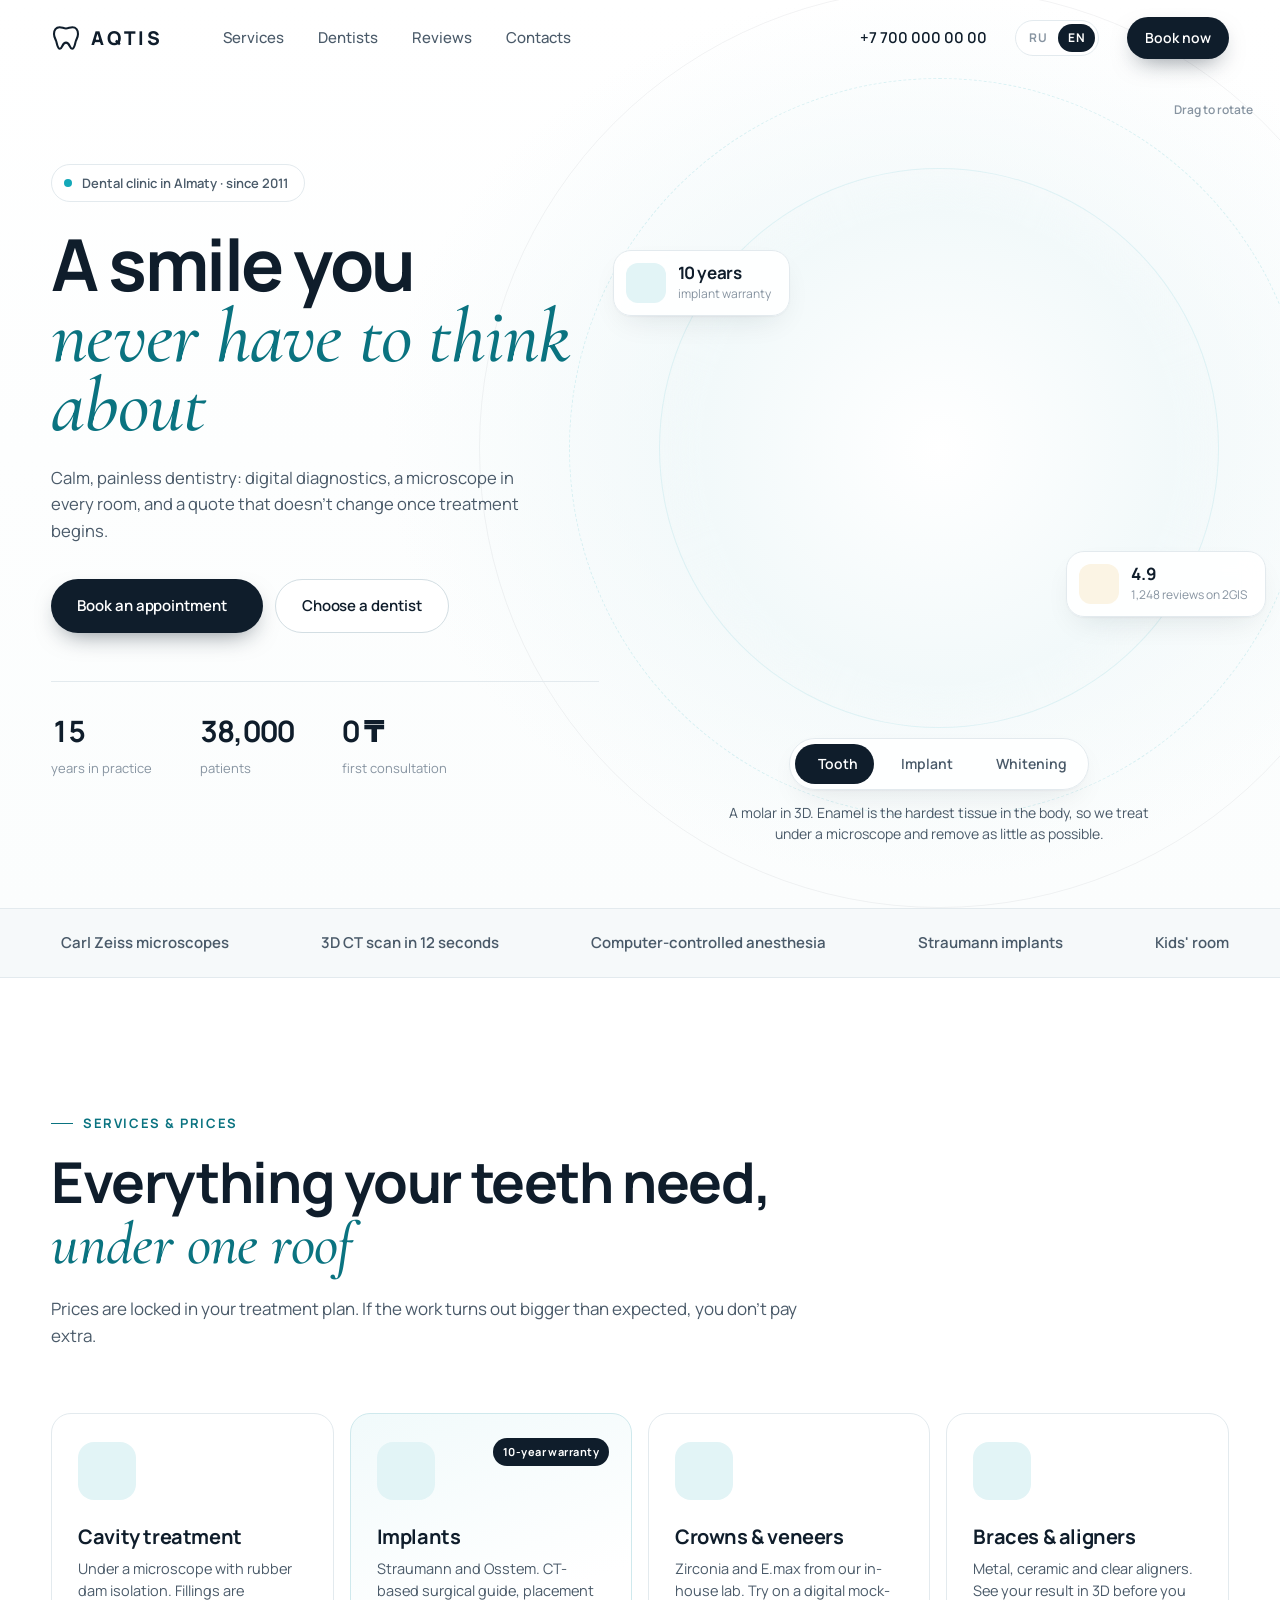
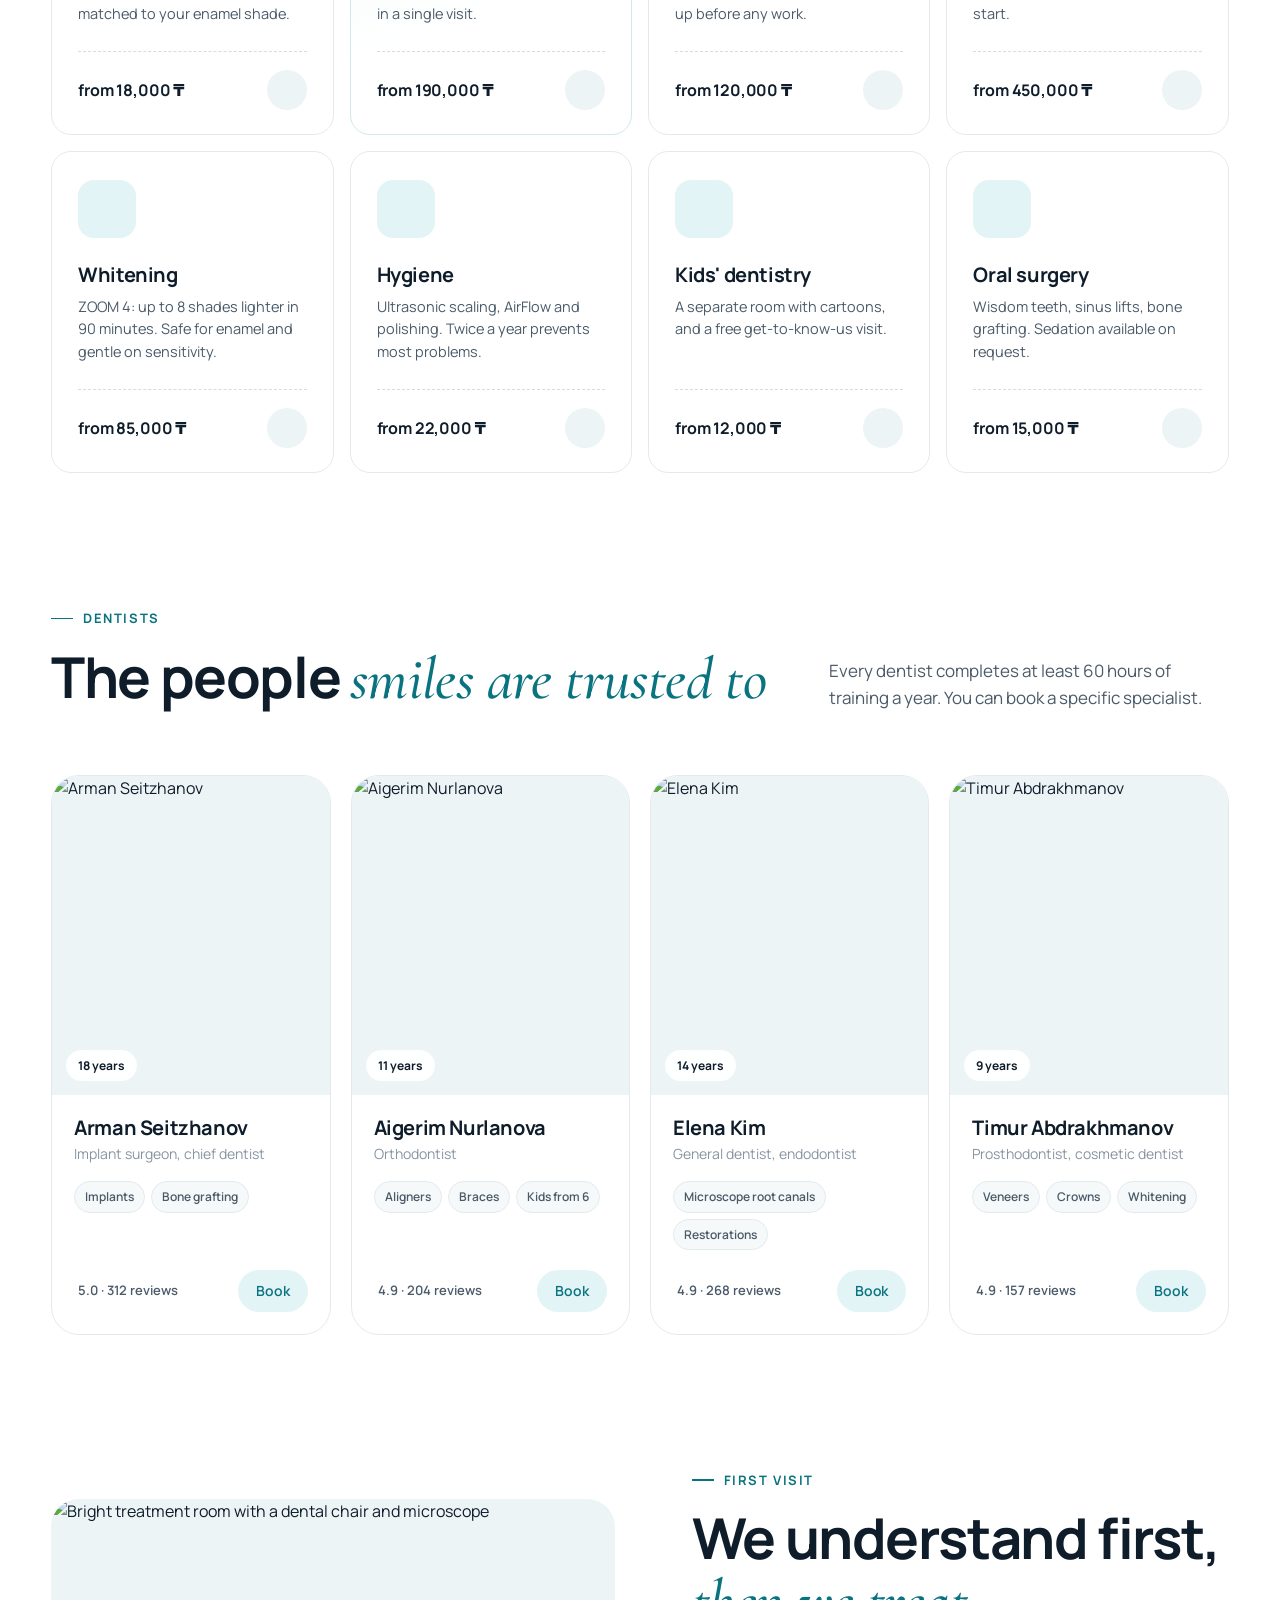
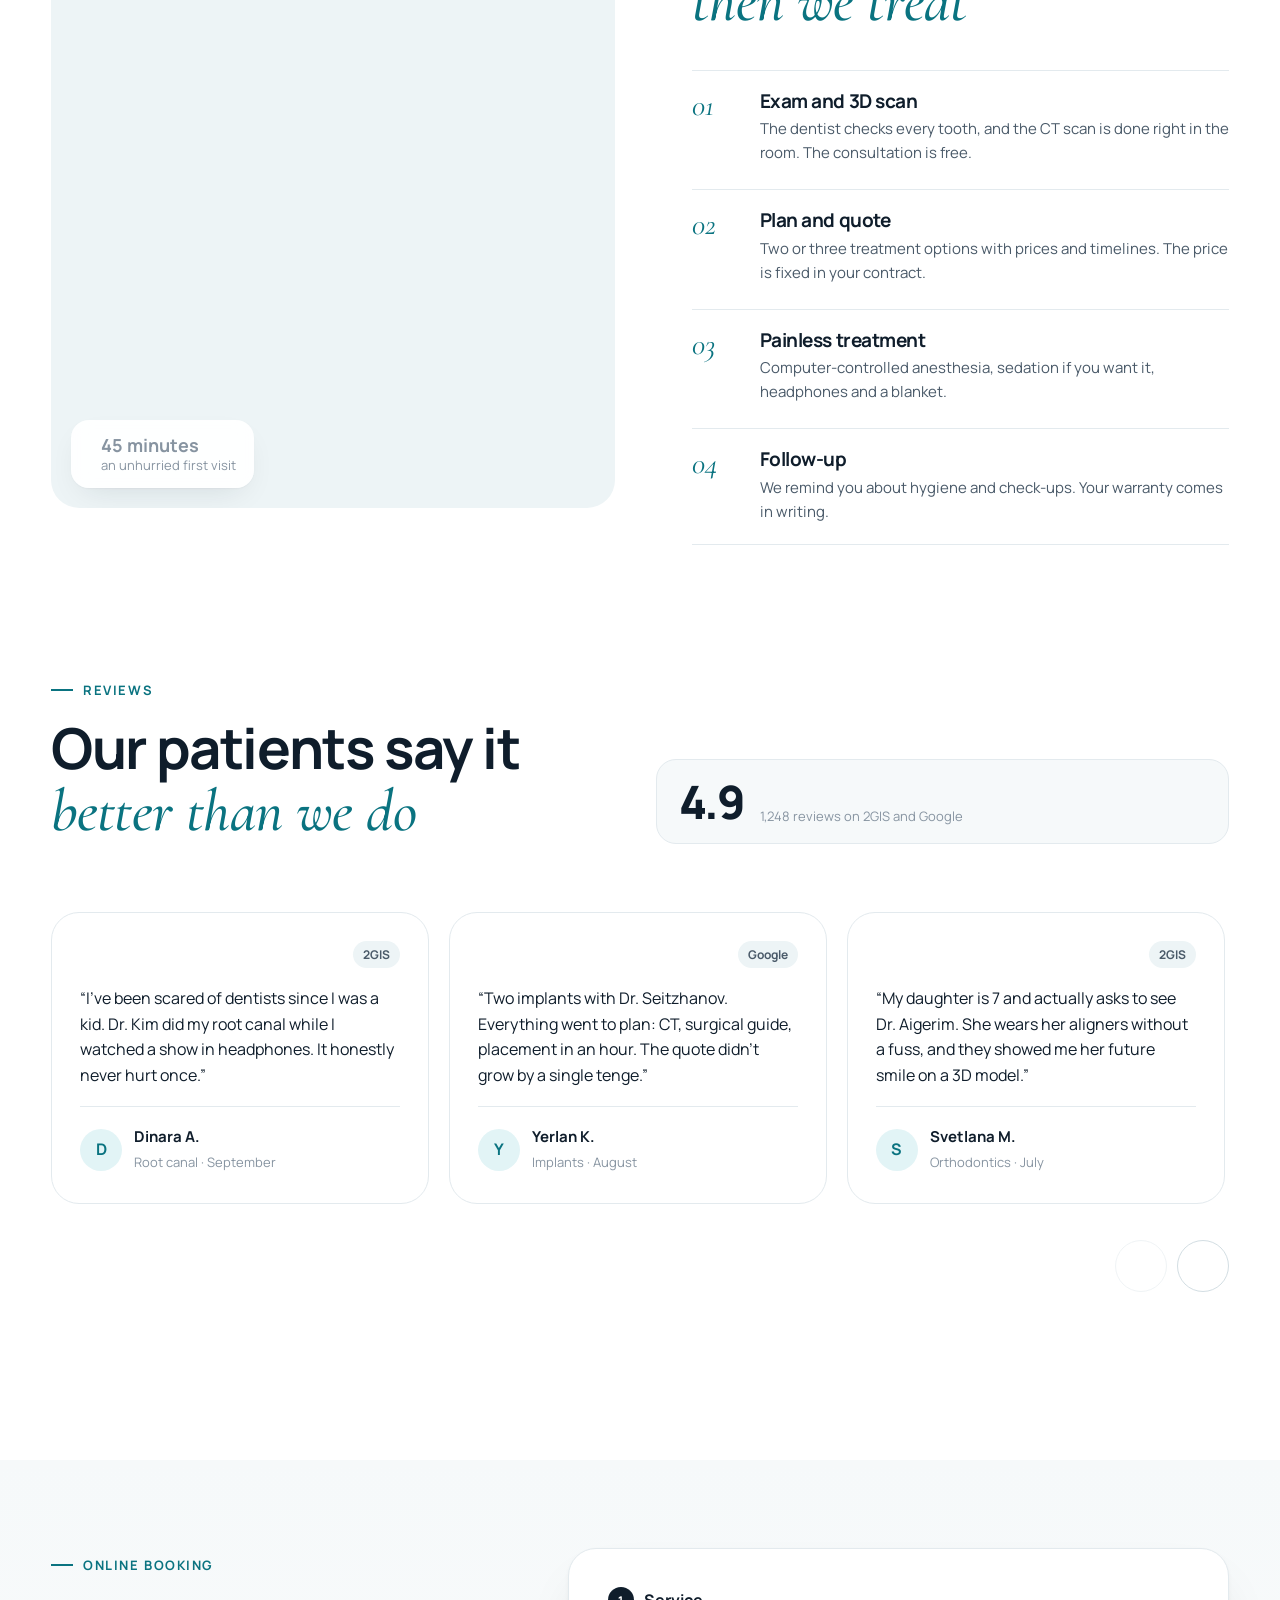
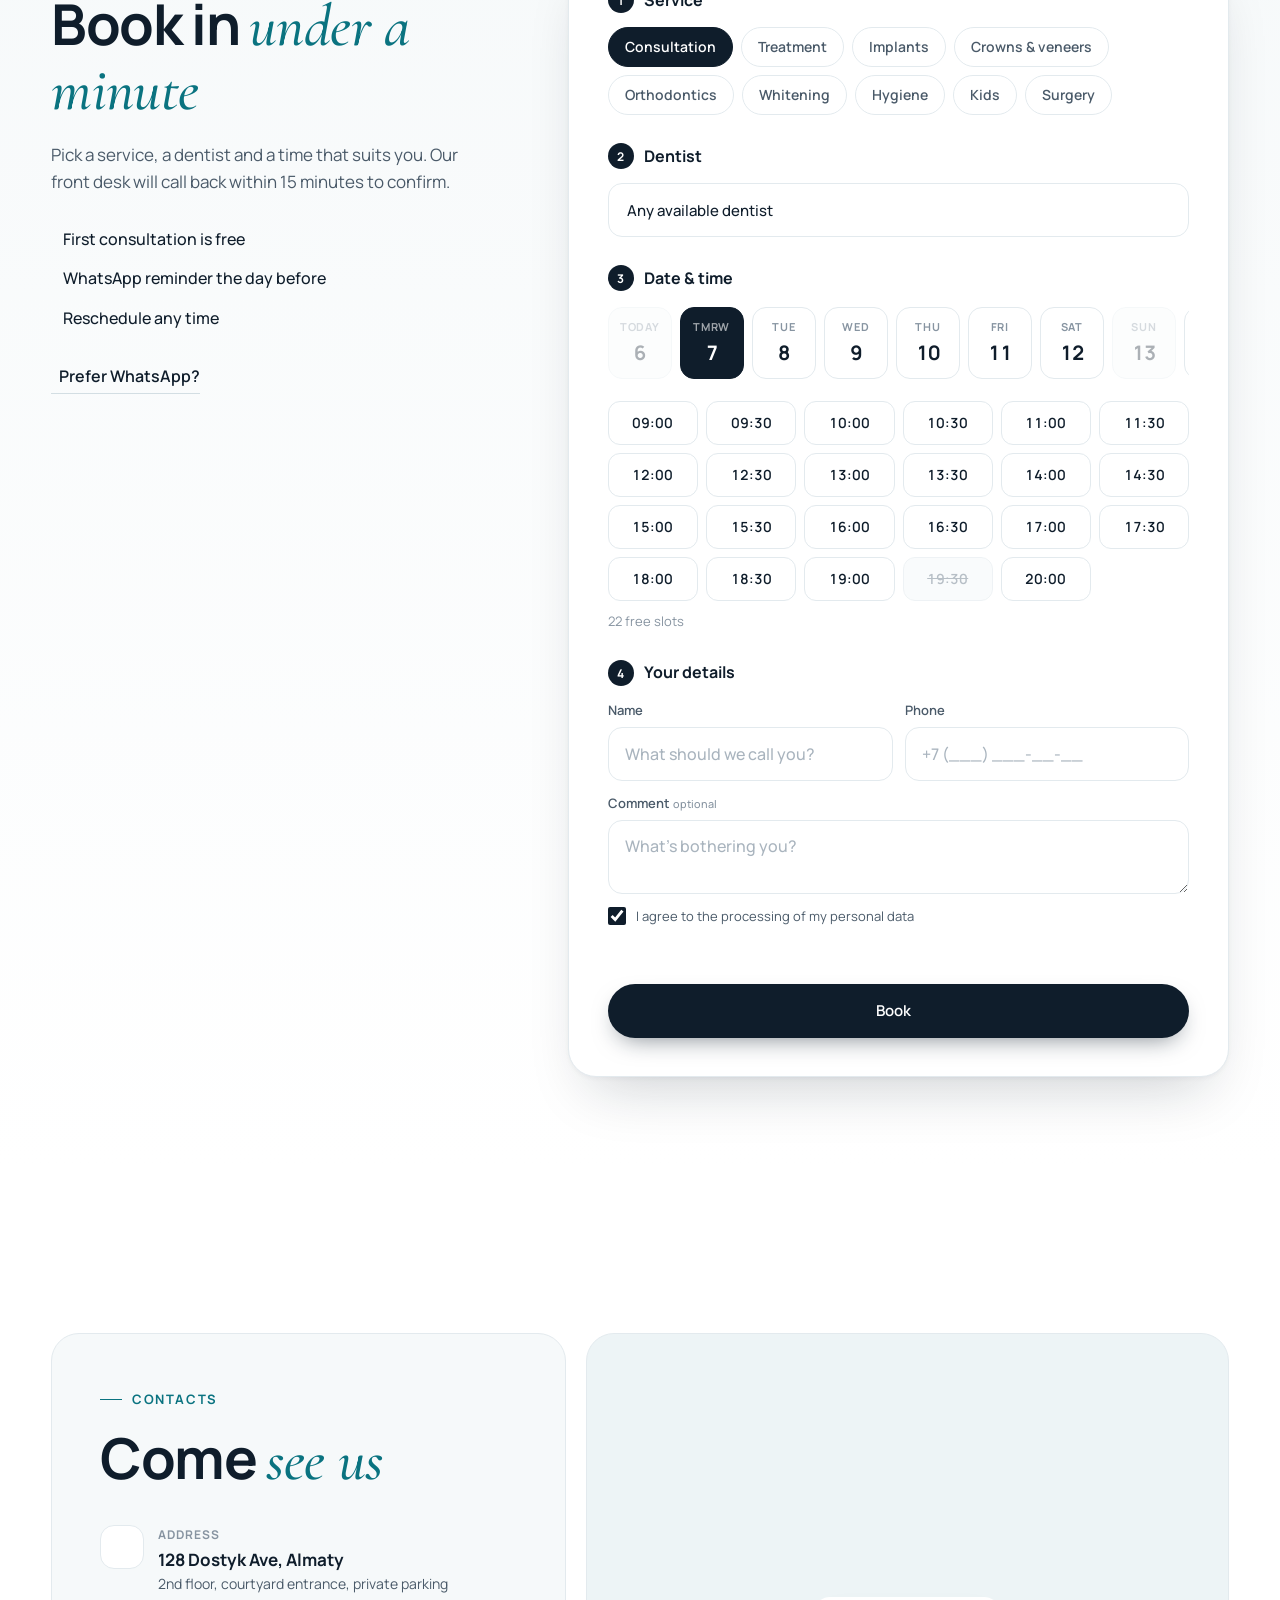
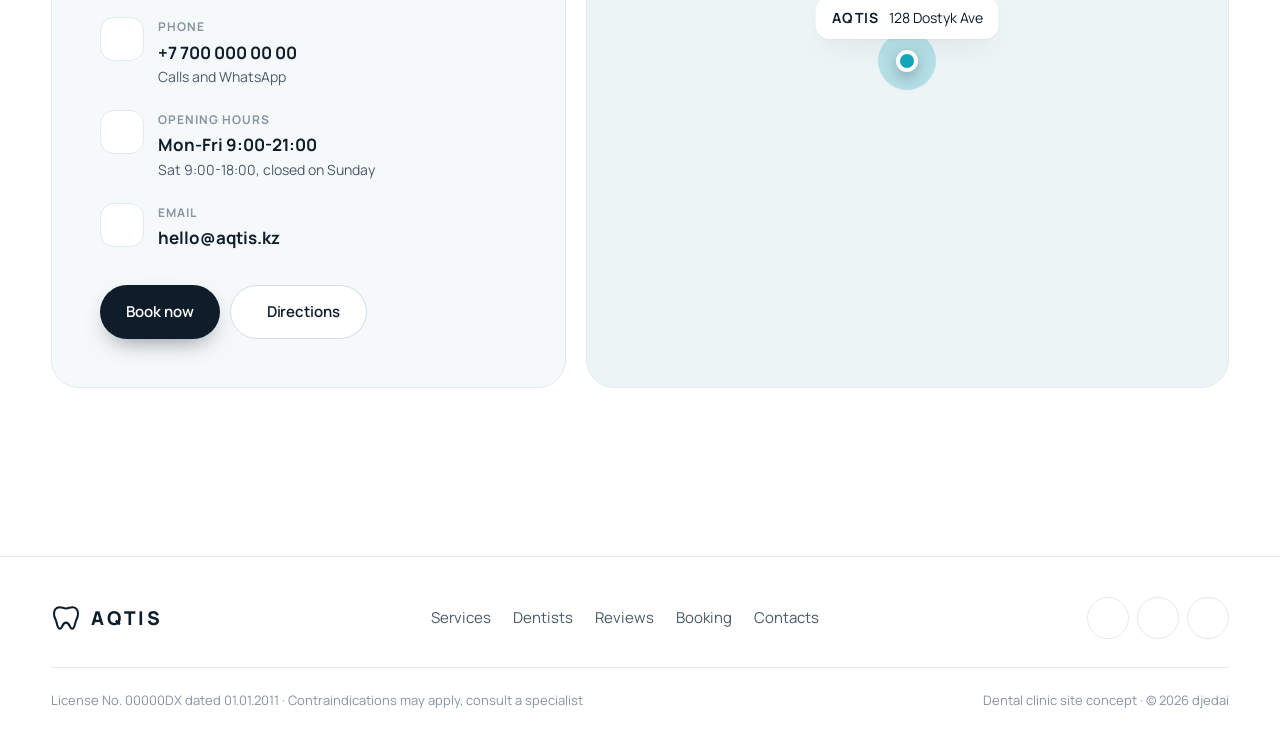
==== commit fe57996f: "Deploy 2026-10-05 17:14 Co-Authored-By: Claude Opus 5.5 <noreply@anthropic.com>" ====
--- a/en/index.html
+++ b/en/index.html
@@ -404,7 +404,7 @@
         <ul class="c-list">
           <li><i class="ph ph-map-pin"></i><div><small>Address</small><b>128 Dostyk Ave, Almaty</b><span>2nd floor, courtyard entrance, private parking</span></div></li>
           <li><i class="ph ph-phone"></i><div><small>Phone</small><a href="tel:+77000000000"><b>+7 700 000 00 00</b></a><span>Calls and WhatsApp</span></div></li>
-          <li><i class="ph ph-clock"></i><div><small>Opening hours</small><b>Mon–Fri 9:00–21:00</b><span>Sat 9:00–18:00, closed on Sunday</span></div></li>
+          <li><i class="ph ph-clock"></i><div><small>Opening hours</small><b>Mon-Fri 9:00-21:00</b><span>Sat 9:00-18:00, closed on Sunday</span></div></li>
           <li><i class="ph ph-envelope-simple"></i><div><small>Email</small><a href="mailto:hello@aqtis.kz"><b>hello@aqtis.kz</b></a></div></li>
         </ul>
         <div class="c-actions">
@@ -441,6 +441,12 @@
     </div>
   </footer>
 
+  <nav class="mbar" id="mbar" aria-label="Quick actions">
+    <a class="mbar-ico" href="tel:+77000000000" aria-label="Call the clinic"><i class="ph ph-phone"></i></a>
+    <a class="mbar-ico mbar-wa" href="https://wa.me/77000000000" target="_blank" rel="noopener" aria-label="Message on WhatsApp"><i class="ph ph-whatsapp-logo"></i></a>
+    <a class="btn btn-dark mbar-cta" href="#booking">Book an appointment</a>
+  </nav>
+
   <script src="../js/main.js"></script>
   <script type="importmap">{ "imports": { "three": "https://cdn.jsdelivr.net/npm/three@0.165.0/build/three.module.min.js", "three/addons/": "https://cdn.jsdelivr.net/npm/three@0.165.0/examples/jsm/" } }</script>
   <script type="module" src="../js/tooth.js"></script>
--- a/css/style.css
+++ b/css/style.css
@@ -496,37 +496,197 @@
   .booking-info { position: static; }
   .map { min-height: 360px; }
 }
+.svc { cursor: pointer; }
+.mbar { display: none; }
+
+/* =========================================================
+   СМАРТФОН: всё главное на первом экране, крупные зоны нажатия,
+   компактные списки, быстрые действия под большим пальцем
+   ========================================================= */
 @media (max-width: 620px) {
-  body { font-size: 15px; }
-  .lang a { padding: 4px 8px; }
-  .hero-stage { height: 470px; min-height: 0; }
-  .hero h1 { font-size: 42px; }
-  .hero-actions .btn { flex: 1 1 100%; }
-  .hero-stats { gap: 18px; justify-content: space-between; }
-  .hero-stats span { font-size: 12px; }
-  .float-card { display: none; }
-  .mode { padding: 0 12px; font-size: 13px; height: 38px; }
-  .stage-caption { font-size: 13px; }
-  .shade { top: -40px; }
-  .trust ul { justify-content: flex-start; gap: 12px 22px; }
-  .trust li { font-size: 13px; }
-  .svc-grid { grid-template-columns: 1fr; }
+  :root { --pad: 16px; --nav-h: 60px; }
+  body { font-size: 16px; }
+  html { scroll-padding-top: calc(var(--nav-h) + 8px); }
+
+  /* шапка */
+  .nav { gap: 10px; }
+  .logo-mark { width: 26px; height: 26px; }
+  .logo-word { font-size: 17px; }
+  .lang a { padding: 7px 11px; }
+  .burger { width: 44px; height: 44px; }
+  .burger span { left: 13px; right: 13px; }
+  .burger span:first-child { top: 17px; }
+  .burger span:last-child { top: 25px; }
+  .drawer nav a:not(.btn) { font-size: 26px; padding: 12px 0; }
+
+  /* первый экран: модель, заголовок и кнопки без прокрутки */
+  .hero { padding-top: var(--nav-h); padding-bottom: 0; }
+  .hero-stage { height: clamp(300px, 46svh, 400px); min-height: 0; margin: 0 calc(var(--pad) * -1); }
+  .tooth3d { inset: 0 0 58px 0; }
+  .halo span:nth-child(1) { width: 74vw; top: 42%; }
+  .halo span:nth-child(2) { width: 100vw; top: 42%; }
+  .drag-hint, .float-card, .stage-caption { display: none; }
+  .stage-ui { bottom: 4px; width: calc(100% - 2 * var(--pad)); gap: 0; }
+  .modes { width: 100%; }
+  .mode { flex: 1; justify-content: center; height: 42px; padding: 0 6px; gap: 6px; font-size: 14px; }
+  .mode i { font-size: 16px; }
+  .shade { top: -38px; }
+  .hero-copy { margin-top: 18px; }
+  .eyebrow { display: none; }
+  .hero h1 { font-size: clamp(32px, 9.2vw, 40px); line-height: 1.06; letter-spacing: -.03em; }
+  .lead { margin-top: 12px; font-size: 16px; line-height: 1.5; }
+  .hero-actions { display: grid; grid-template-columns: 1.35fr 1fr; gap: 10px; margin-top: 20px; }
+  .hero-actions .btn { height: 52px; padding: 0 12px; font-size: 15px; }
+  .hero-stats { display: grid; grid-template-columns: repeat(3, 1fr); gap: 12px; margin-top: 28px; padding-top: 20px; }
+  .hero-stats b { font-size: 24px; }
+  .hero-stats span { display: block; font-size: 13px; line-height: 1.35; color: var(--ink-2); }
+
+  /* технологии: одна строка с прокруткой вместо рваных строк */
+  .trust { margin-top: 28px; }
+  .trust ul {
+    flex-wrap: nowrap; justify-content: flex-start; gap: 8px; padding: 14px var(--pad);
+    overflow-x: auto; scrollbar-width: none; scroll-snap-type: x proximity;
+    -webkit-mask-image: linear-gradient(90deg, #000 calc(100% - 40px), transparent);
+    mask-image: linear-gradient(90deg, #000 calc(100% - 40px), transparent);
+  }
+  .trust ul::-webkit-scrollbar { display: none; }
+  .trust li { flex: none; scroll-snap-align: start; padding: 9px 14px; border-radius: 999px; background: #fff; border: 1px solid var(--line); font-size: 14px; white-space: nowrap; gap: 8px; }
+  .trust i { font-size: 18px; }
+
+  /* общие отступы и заголовки */
+  .section { padding-top: 72px; }
+  .section-head { margin-bottom: 28px; }
+  .section-head.split { flex-direction: column; align-items: stretch; gap: 16px; }
+  .section-head.split > div, .section-head.split > .sub { flex: none; max-width: none; }
+  .kicker { font-size: 12px; margin-bottom: 12px; }
+  h2 { font-size: 30px; line-height: 1.12; letter-spacing: -.02em; }
+  .sub { margin-top: 12px; font-size: 16px; line-height: 1.55; }
+
+  /* услуги: компактные строки, вся карточка нажимается */
+  .svc-grid { grid-template-columns: 1fr; gap: 10px; }
+  .svc {
+    display: grid; grid-template-columns: 48px minmax(0, 1fr) 36px; column-gap: 14px; row-gap: 3px;
+    align-items: center; padding: 16px; border-radius: 18px;
+    -webkit-tap-highlight-color: transparent;
+  }
+  .svc:hover { transform: none; box-shadow: none; border-color: var(--line); }
+  .svc:active { background: var(--bg-soft); }
+  .svc-feature { border-color: #cfe9ed; }
+  .svc-ico { grid-column: 1; grid-row: 1 / 4; width: 48px; height: 48px; margin: 0; font-size: 24px; border-radius: 14px; }
+  .svc h3 { grid-column: 2; grid-row: 1; margin: 0; font-size: 17px; line-height: 1.25; }
+  .svc p {
+    grid-column: 2; grid-row: 2; font-size: 14px; line-height: 1.45; color: var(--ink-2);
+    display: -webkit-box; -webkit-line-clamp: 2; -webkit-box-orient: vertical; overflow: hidden;
+  }
+  .svc-foot { display: contents; }
+  .price { grid-column: 2; grid-row: 3; margin-top: 6px; font-size: 15px; color: var(--accent-ink); }
+  .svc-book { grid-column: 3; grid-row: 1 / 4; width: 36px; height: 36px; font-size: 16px; }
+  .svc:hover .svc-book { background: var(--bg-cool); color: var(--ink); transform: none; }
+  .svc-tag { position: static; grid-column: 2; grid-row: 4; justify-self: start; margin-top: 8px; font-size: 11px; padding: 4px 10px; }
+
+  /* врачи: карусель с выглядывающей следующей карточкой */
   .doc-grid {
-    grid-template-columns: none; grid-auto-flow: column; grid-auto-columns: 80%; gap: 12px;
+    grid-template-columns: none; grid-auto-flow: column; grid-auto-columns: 78%; gap: 12px;
     overflow-x: auto; scroll-snap-type: x mandatory; scrollbar-width: none;
-    margin: 0 calc(var(--pad) * -1); padding: 4px var(--pad) 8px; scroll-padding-inline: var(--pad);
+    margin: 0 calc(var(--pad) * -1); padding: 4px var(--pad) 12px; scroll-padding-inline: var(--pad);
   }
   .doc-grid::-webkit-scrollbar { display: none; }
-  .doc { scroll-snap-align: start; }
-  .rev-track { grid-auto-columns: 86%; }
-  .rev { padding: 22px; }
-  .rev p { font-size: 15px; }
-  .section-head.split { align-items: flex-start; }
+  .doc { scroll-snap-align: start; border-radius: 22px; }
+  .doc:hover { transform: none; box-shadow: none; }
+  .doc:hover .doc-photo img { transform: none; }
+  .doc-photo { aspect-ratio: 1 / 1; }
+  .doc-body { padding: 16px; }
+  .doc h3 { font-size: 18px; }
+  .doc-role { font-size: 14px; color: var(--ink-2); }
+  .doc-tags { margin-top: 12px; }
+  .doc-tags li { font-size: 12.5px; }
+  .doc-foot { flex-direction: column; align-items: stretch; gap: 12px; padding-top: 16px; }
+  .doc-rate { font-size: 14px; }
+  .doc-foot .btn { width: 100%; height: 46px; }
+
+  /* первый визит */
+  .visit { gap: 28px; }
+  .visit-media { aspect-ratio: 4 / 3; border-radius: 22px; }
+  .visit-badge { left: 12px; bottom: 12px; padding: 10px 14px; border-radius: 14px; }
+  .visit-badge b { font-size: 16px; }
+  .steps { margin-top: 20px; }
+  .steps li { grid-template-columns: 40px 1fr; gap: 8px; padding: 16px 0; }
+  .steps span { font-size: 24px; }
+  .steps h3 { font-size: 17px; margin-bottom: 4px; }
+  .steps p { font-size: 15px; line-height: 1.5; }
+
+  /* отзывы: листаются свайпом */
+  .rating-sum { align-self: stretch; padding: 14px 18px; }
+  .rs-score { font-size: 40px; }
+  .rating-sum p { font-size: 13.5px; color: var(--ink-2); }
+  .rev-track { grid-auto-columns: 84%; gap: 12px; margin: 0 calc(var(--pad) * -1); padding: 4px var(--pad) 8px; scroll-padding-inline: var(--pad); }
+  .rev { padding: 20px; border-radius: 22px; gap: 14px; }
+  .rev p { font-size: 15.5px; line-height: 1.55; }
+  .rev small { font-size: 13px; color: var(--ink-2); }
+  .rev-nav { display: none; }
+
+  /* запись */
+  .booking { gap: 28px; }
+  .perks { margin-top: 20px; gap: 10px; }
+  .perks li { font-size: 15.5px; }
+  .wa-link { margin-top: 20px; }
+  .booking-card { padding: 20px 18px; border-radius: 22px; }
+  .field { margin-bottom: 26px; }
+  .field legend, .field .legend { font-size: 17px; }
+  .chip span { height: 42px; padding: 0 15px; }
+  .select select { height: 52px; font-size: 16px; }
+  .dates { grid-auto-columns: 60px; margin: 0 -18px; padding: 2px 18px 10px; scroll-padding-inline: 18px; scrollbar-width: none; }
+  .dates::-webkit-scrollbar { display: none; }
+  .date { height: 66px; }
+  .times { grid-template-columns: repeat(4, 1fr); gap: 6px; }
+  .time { height: 46px; font-size: 15px; }
+  .hint { font-size: 14px; color: var(--ink-2); }
   .row2 { grid-template-columns: 1fr; gap: 0; }
+  .input > span { font-size: 14px; }
+  .check { font-size: 14px; }
   .done-list { grid-template-columns: 1fr; gap: 2px; }
   .done-list dd { margin-bottom: 10px; }
+  .done-actions .btn { flex: 1 1 100%; }
+
+  /* контакты */
+  .contacts { gap: 12px; }
+  .contacts-card { padding: 22px 20px; border-radius: 22px; }
+  .c-list { margin-top: 22px; gap: 18px; }
+  .c-list b { font-size: 16px; }
+  .c-list span { font-size: 14px; }
+  .c-actions { margin-top: 24px; display: grid; grid-template-columns: 1fr 1fr; gap: 10px; }
+  .c-actions .btn { padding: 0 12px; }
+  .map { min-height: 300px; border-radius: 22px; }
   .map-label { font-size: 12px; }
-  .f-bottom { flex-direction: column; }
+
+  /* подвал: место под нижнюю панель */
+  .footer { margin-top: 48px; padding: 28px var(--pad) calc(100px + env(safe-area-inset-bottom)); }
+  .f-top { flex-direction: column; align-items: flex-start; gap: 20px; }
+  .f-top nav { gap: 10px 20px; }
+  .f-bottom { flex-direction: column; gap: 8px; font-size: 13px; }
+
+  /* нижняя панель: позвонить, WhatsApp, записаться */
+  .mbar {
+    display: flex; align-items: center; gap: 8px;
+    position: fixed; left: 12px; right: 12px; bottom: calc(12px + env(safe-area-inset-bottom)); z-index: 40;
+    padding: 6px; border-radius: 999px;
+    background: rgba(255, 255, 255, .9); border: 1px solid var(--line);
+    backdrop-filter: saturate(1.6) blur(16px); -webkit-backdrop-filter: saturate(1.6) blur(16px);
+    box-shadow: 0 16px 36px -14px rgba(15, 29, 43, .38);
+    transform: translateY(calc(100% + 24px)); transition: transform .45s var(--ease);
+  }
+  .mbar.is-on { transform: none; }
+  .mbar-ico { flex: none; width: 48px; height: 48px; border-radius: 50%; display: grid; place-items: center; background: var(--bg-cool); font-size: 22px; }
+  .mbar-ico:active { background: var(--line); }
+  .mbar-wa { color: #128c44; }
+  .mbar-cta { flex: 1; height: 48px; padding: 0 16px; font-size: 15px; }
+}
+
+@media (max-width: 360px) {
+  .hero-actions { grid-template-columns: 1fr; }
+  .mode { font-size: 13px; }
+  .mode i { display: none; }
+  .hero-stats b { font-size: 21px; }
 }
 
 @media (prefers-reduced-motion: reduce) {
